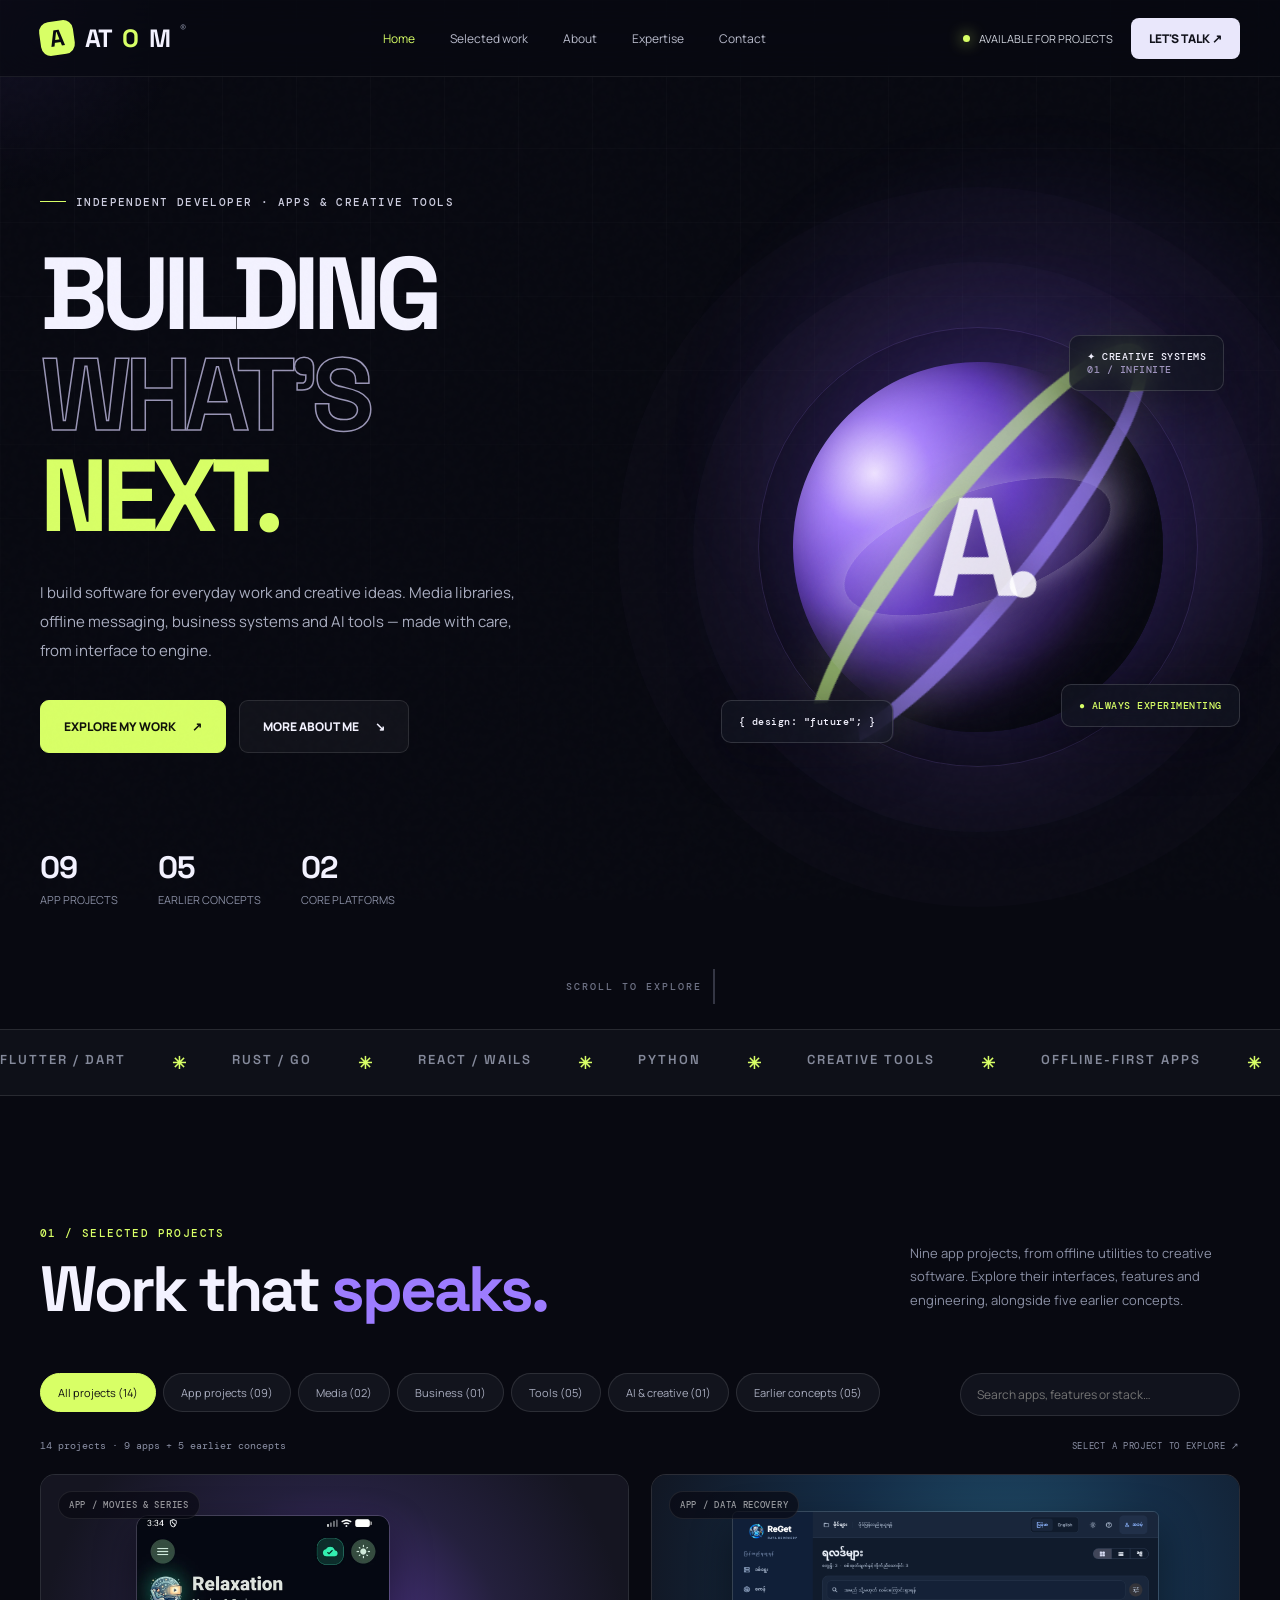
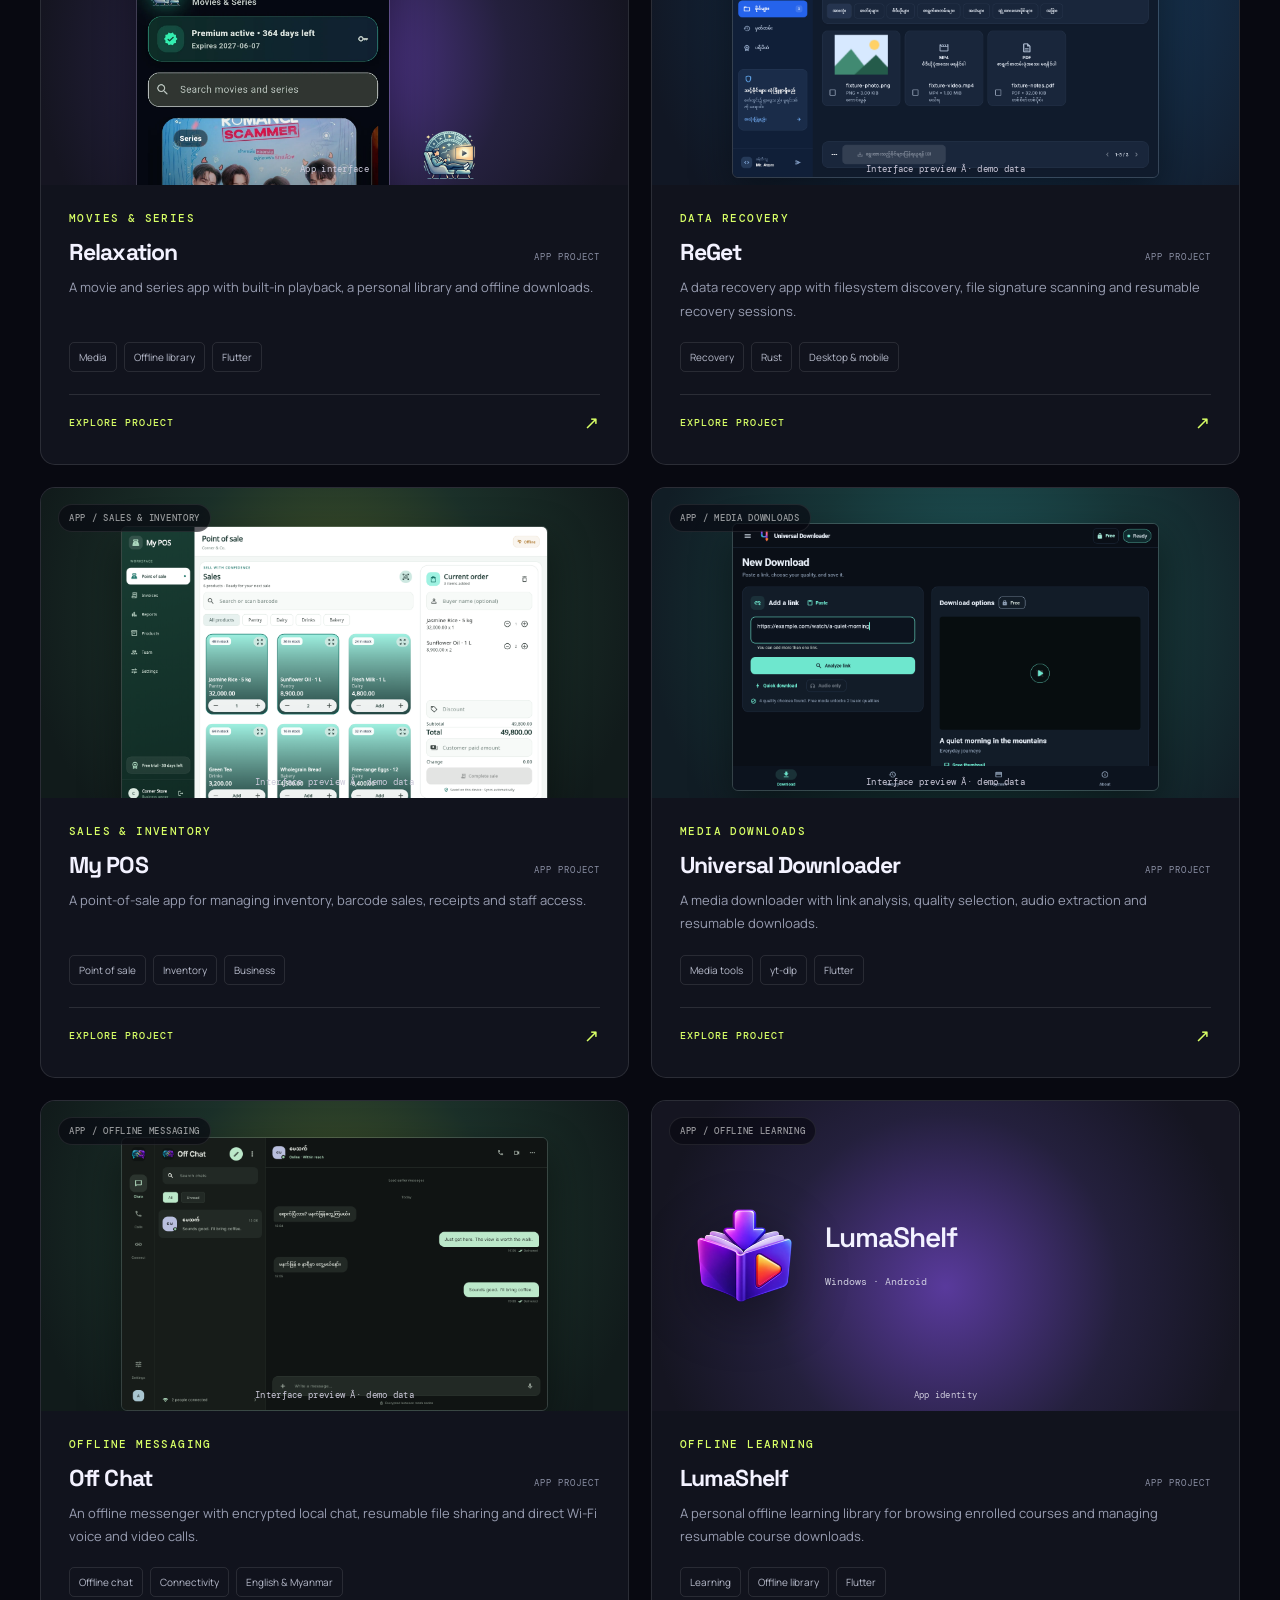
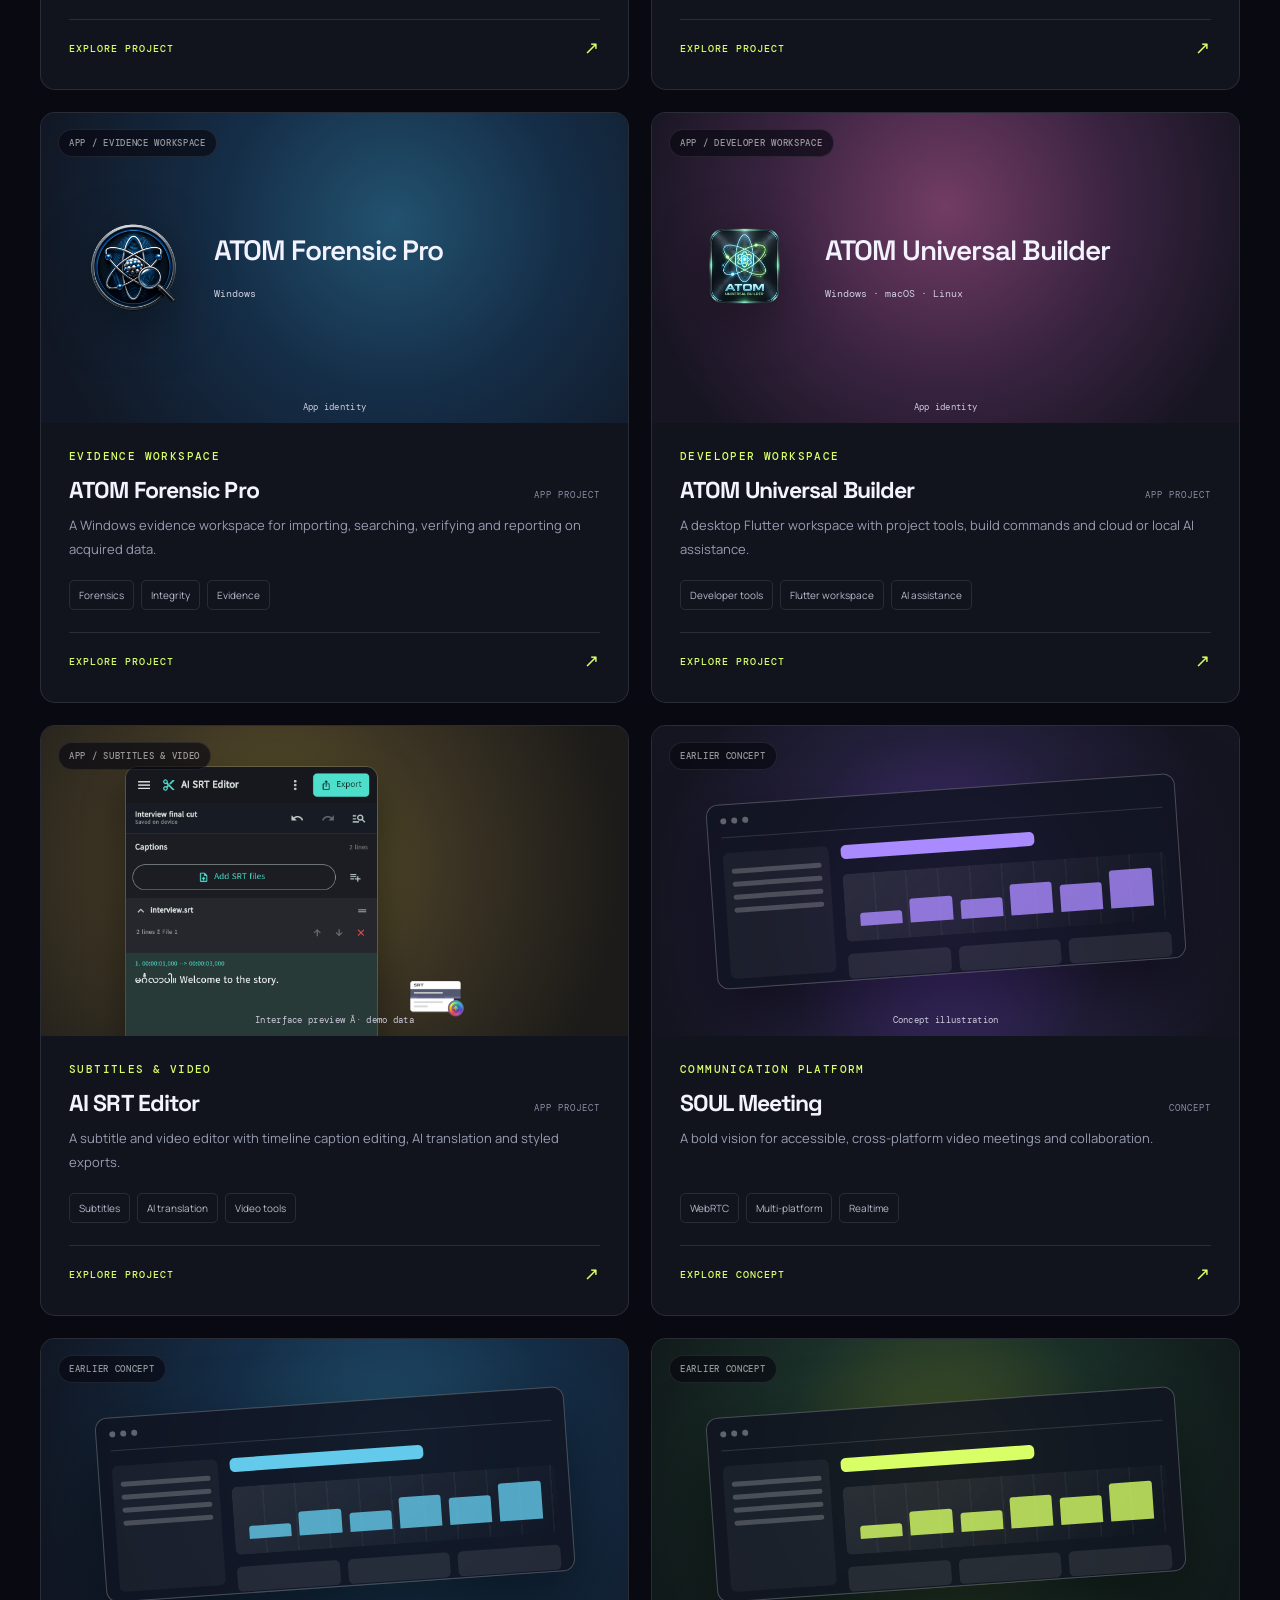
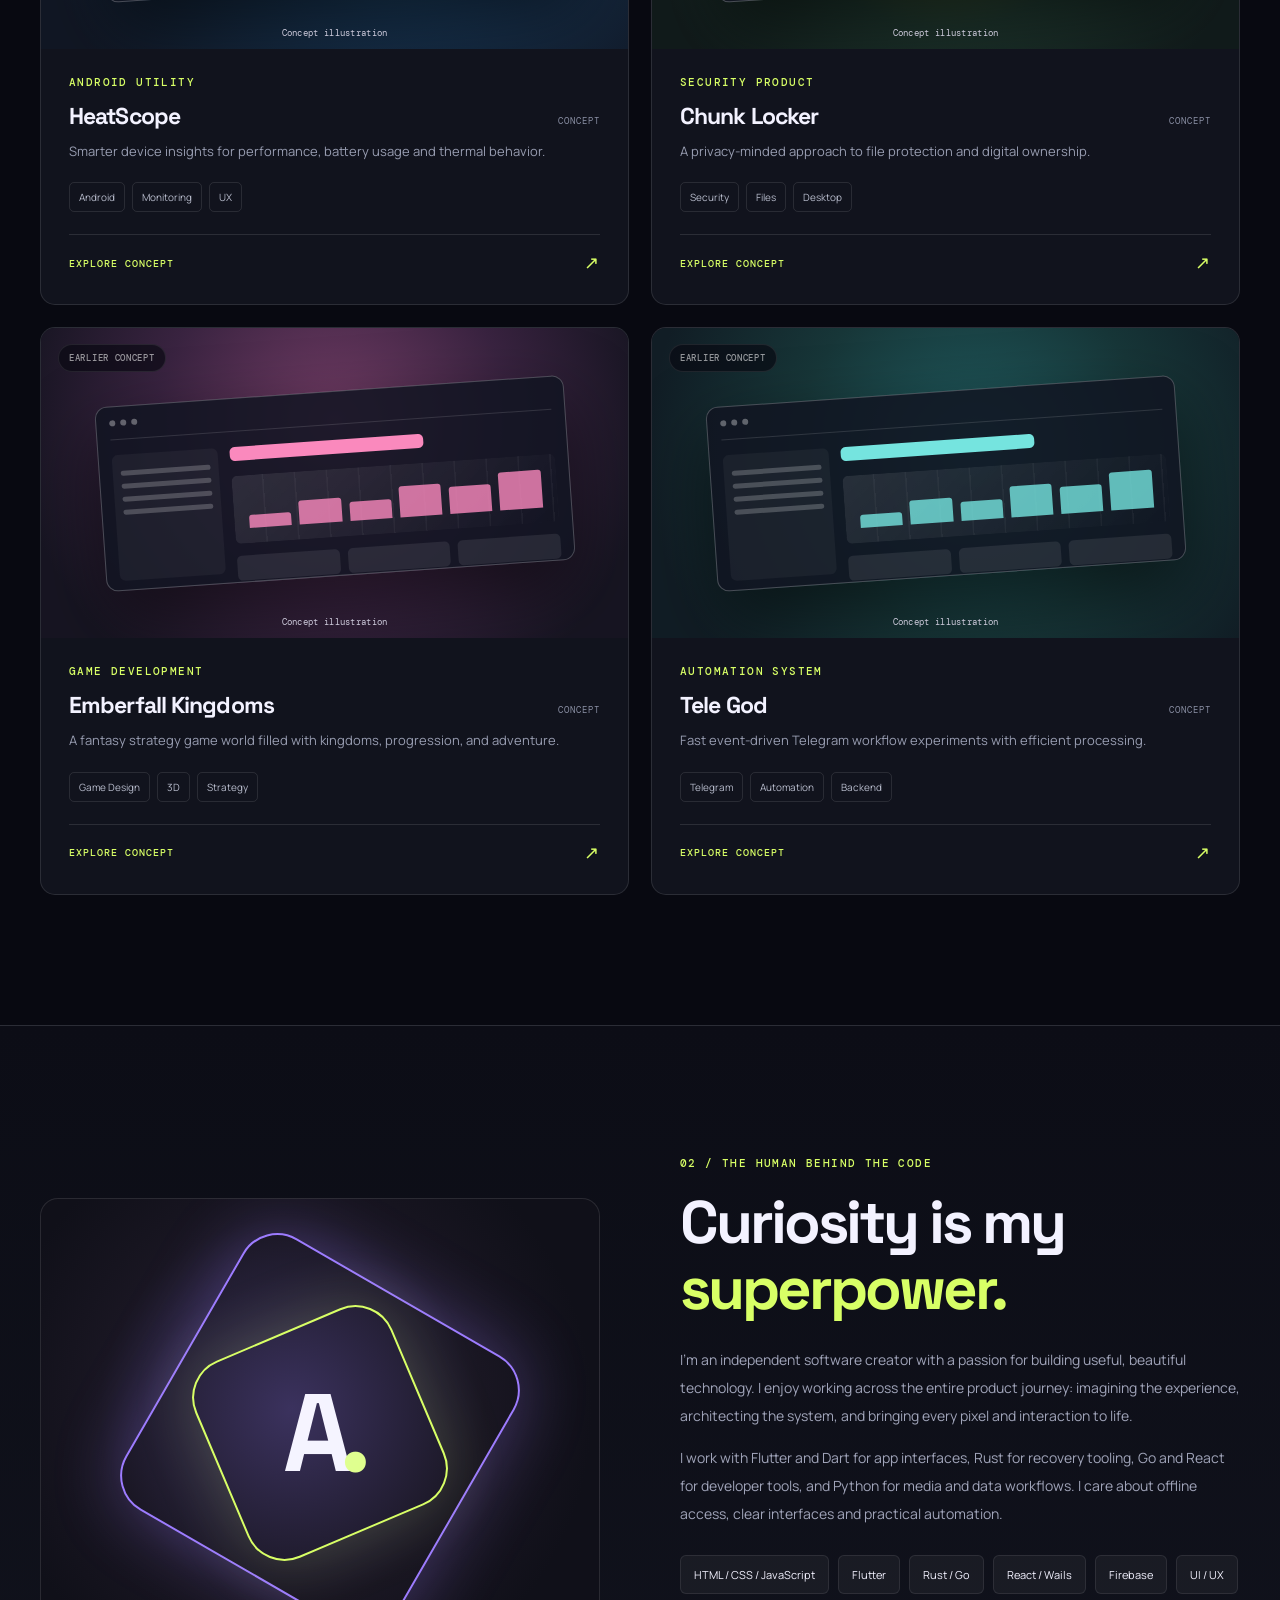
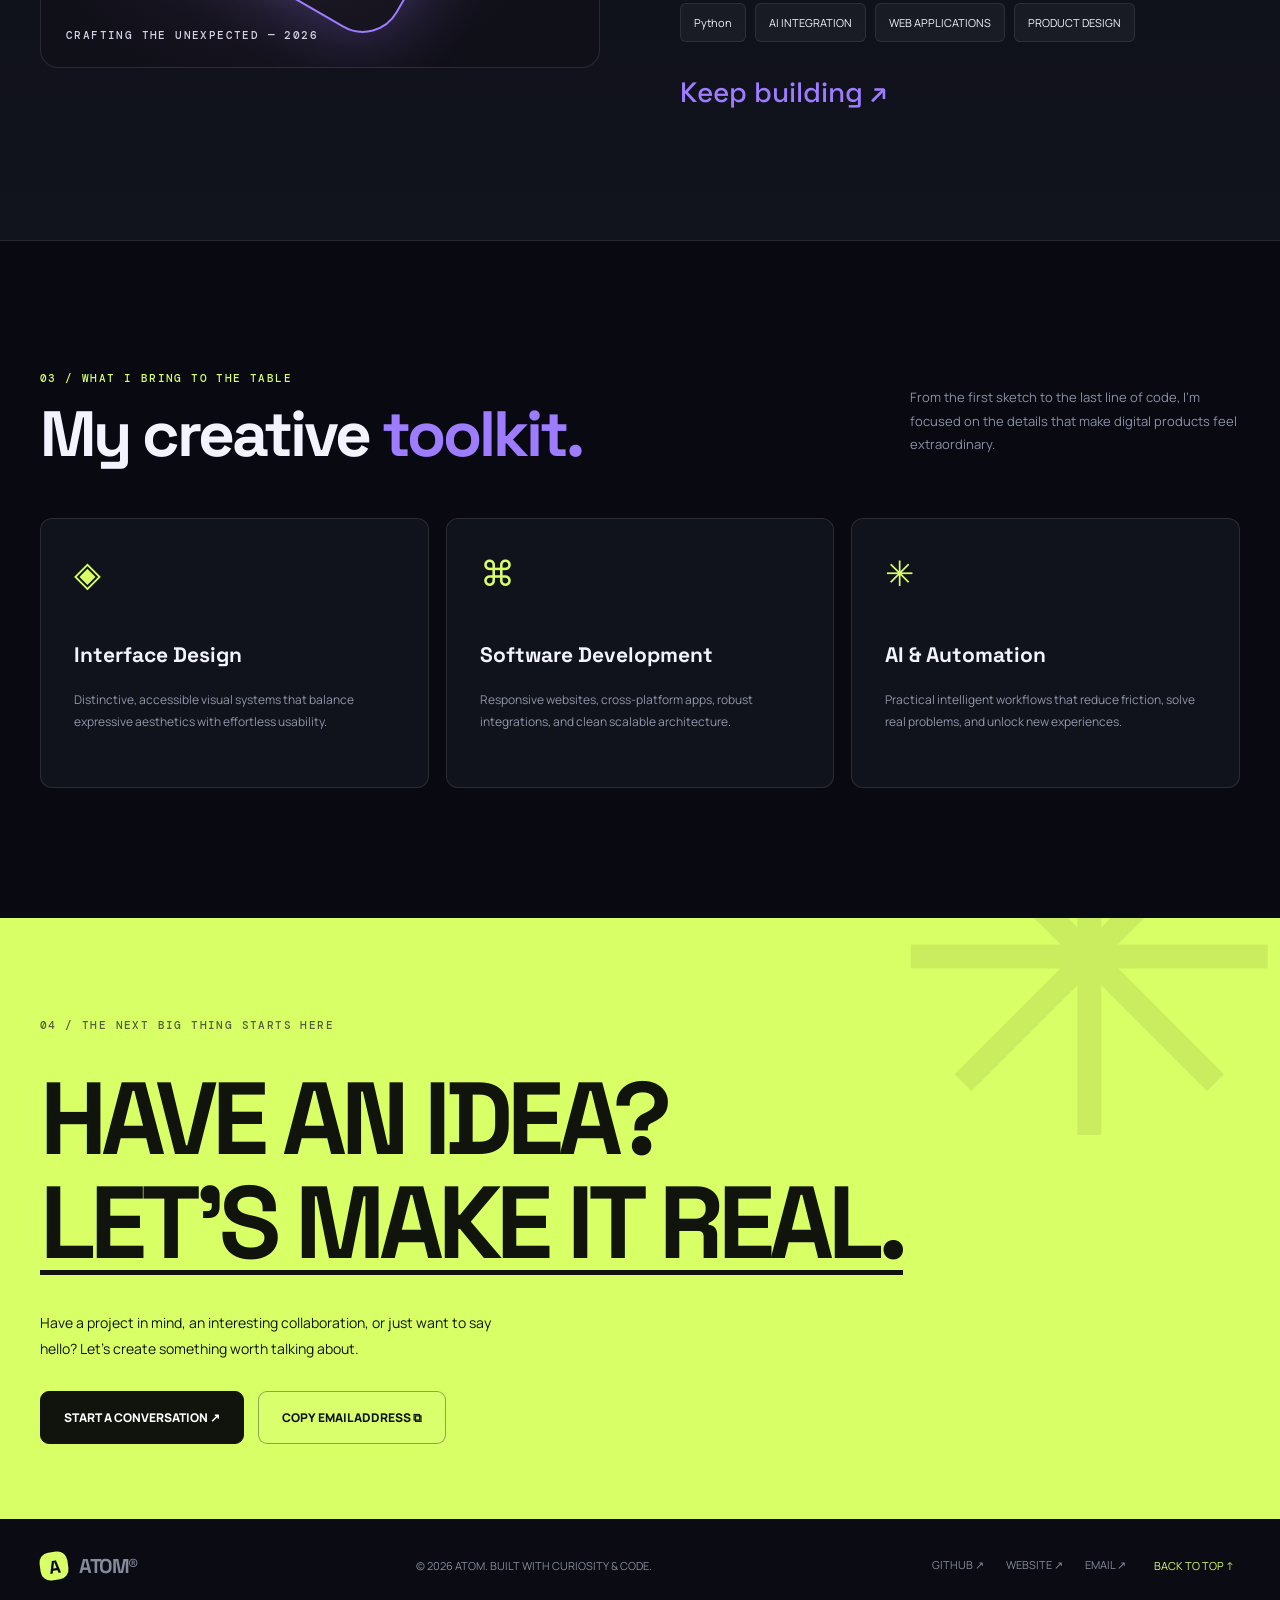
==== index.html @ 99573998 "Build ATOM portfolio with nine documented app projects" ====
<!DOCTYPE html>
<html lang="en">
<head>
<meta charset="UTF-8"><meta name="viewport" content="width=device-width, initial-scale=1"><meta name="theme-color" content="#080911">
<title>ATOM — Apps, Tools & Creative Development</title>
<meta name="description" content="Explore ATOM’s app portfolio: Relaxation, ReGet, My POS, Universal Downloader, Off Chat, LumaShelf, ATOM Forensic Pro, ATOM Universal Builder and AI SRT Editor.">
<meta property="og:title" content="ATOM — Apps, Tools & Creative Development">
<meta property="og:description" content="Nine apps across media, business, communication, developer tools and AI. Explore interfaces, features and the technology behind each project.">
<meta property="og:type" content="website"><meta property="og:url" content="https://mratom1.github.io/portfolio/">
<meta property="og:image" content="https://mratom1.github.io/portfolio/assets/projects/reget.png">
<meta name="twitter:card" content="summary_large_image">
<link rel="canonical" href="https://mratom1.github.io/portfolio/">
<link rel="icon" href="favicon.svg" type="image/svg+xml">
<link rel="stylesheet" href="styles.css">
</head>
<body>
<div class="cursor-glow" id="cursorGlow" aria-hidden="true"></div>
<header class="topbar"><div class="wrap nav"><a href="#home" class="brand" aria-label="Atom home"><span class="brand-icon">A</span>AT<span style="color:var(--acid)">O</span>M<span style="font-size:12px;color:var(--muted);align-self:start;letter-spacing:0">®</span></a><nav class="nav-links" id="navLinks" aria-label="Primary navigation"><a href="#home" class="active">Home</a><a href="#work">Selected work</a><a href="#about">About</a><a href="#services">Expertise</a><a href="#contact">Contact</a></nav><div class="nav-right"><span class="availability"><i class="dot"></i> AVAILABLE FOR PROJECTS</span><a class="nav-cta" href="#contact">LET'S TALK ↗</a><button class="menu" id="menuBtn" aria-label="Toggle menu" aria-expanded="false">☰</button></div></div></header>
<main><section class="hero" id="home"><div class="hero-grid"></div><div class="hero-glow"></div><div class="wrap hero-inner"><div class="hero-content"><div class="eyebrow mono"><i></i> INDEPENDENT DEVELOPER · APPS & CREATIVE TOOLS</div><h1>BUILDING<br><span class="outline">WHAT'S</span><br><span class="accent">NEXT.</span></h1><p class="hero-copy">I build software for everyday work and creative ideas. Media libraries, offline messaging, business systems and AI tools — made with care, from interface to engine.</p><div class="hero-actions"><a href="#work" class="btn btn-primary">EXPLORE MY WORK <span>↗</span></a><a href="#about" class="btn btn-secondary">MORE ABOUT ME <span>↘</span></a></div><div class="hero-foot"><div><strong>09</strong><span>APP PROJECTS</span></div><div><strong>05</strong><span>EARLIER CONCEPTS</span></div><div><strong>02</strong><span>CORE PLATFORMS</span></div></div></div><div class="hero-visual" aria-label="Decorative luminous 3D-style ATOM sculpture"><div class="orb-back"></div><div class="orb"><span>A.</span></div><div class="floating-label label-a">✦ CREATIVE SYSTEMS<br><span style="color:#9e94bd">01 / INFINITE</span></div><div class="floating-label label-b">{ design: "future"; }</div><div class="floating-label label-c">● ALWAYS EXPERIMENTING</div></div></div><div class="scroll-hint mono">SCROLL TO EXPLORE</div></section>
<div class="marquee" aria-hidden="true"><div class="marquee-track" id="marquee"></div></div>
<section class="section" id="work"><div class="wrap"><div class="section-head reveal"><div><div class="section-kicker mono"><span class="section-index">01 /</span> SELECTED PROJECTS</div><h2>Work that <em>speaks.</em></h2></div><p class="section-note">Nine app projects, from offline utilities to creative software. Explore their interfaces, features and engineering, alongside five earlier concepts.</p></div>
<div class="work-controls"><div class="filters" role="group" aria-label="Project filters"><button type="button" class="filter active" data-filter="all" aria-pressed="true">All projects <span>(14)</span></button><button type="button" class="filter" data-filter="apps" aria-pressed="false">App projects <span>(09)</span></button><button type="button" class="filter" data-filter="media" aria-pressed="false">Media <span>(02)</span></button><button type="button" class="filter" data-filter="business" aria-pressed="false">Business <span>(01)</span></button><button type="button" class="filter" data-filter="tools" aria-pressed="false">Tools <span>(05)</span></button><button type="button" class="filter" data-filter="ai" aria-pressed="false">AI & creative <span>(01)</span></button><button type="button" class="filter" data-filter="concepts" aria-pressed="false">Earlier concepts <span>(05)</span></button></div><label class="project-search"><span class="sr-only">Search projects</span><input id="projectSearch" type="search" placeholder="Search apps, features or stack…" autocomplete="off"></label></div>
<div class="work-status"><p id="resultCount" role="status" aria-live="polite">14 projects · 9 apps + 5 earlier concepts</p><span>SELECT A PROJECT TO EXPLORE ↗</span></div>
<div class="projects" id="projectGrid"><article class="project" id="relaxation" data-index="0" data-category="media"><div class="project-visual visual-purple"><span class="project-number mono">APP / MOVIES &amp; SERIES</span><div class="portrait-preview"><img class="screen" src="assets/projects/relaxation.webp" alt="Relaxation interface preview" loading="lazy" width="900" height="2000"><div class="preview-aside"><img src="assets/projects/relaxation-icon.png" alt="" width="58" height="58" loading="lazy"><strong>Relaxation</strong><span>Windows · Android</span></div></div><span class="preview-caption">App interface</span></div><div class="project-details"><div class="mono" style="color:var(--acid);margin-bottom:12px">MOVIES &amp; SERIES</div><div class="project-title"><h3>Relaxation</h3><span class="project-status">APP PROJECT</span></div><p>A movie and series app with built-in playback, a personal library and offline downloads.</p><div class="tags"><span>Media</span><span>Offline library</span><span>Flutter</span></div><button type="button" class="project-action" aria-label="Explore Relaxation" data-open="0">EXPLORE PROJECT<span aria-hidden="true">↗</span></button><details><summary>Project details</summary><p>Relaxation brings search, favorites and a built-in video player into one Flutter app for Windows and Android. Playback history, resume controls and an offline library help viewers continue across sessions.</p><ul><li>Movie and series search</li><li>Favorites and personal library</li><li>Playback history and resume</li><li>Offline media downloads</li></ul><p>Built with: Flutter, Dart, Firebase, Telegram, Telethon</p></details></div></article>
<article class="project" id="reget" data-index="1" data-category="tools"><div class="project-visual visual-blue"><span class="project-number mono">APP / DATA RECOVERY</span><img class="screen" src="assets/projects/reget.png" alt="ReGet interface preview" loading="lazy" width="1280" height="800"><span class="preview-caption">Interface preview Â· demo data</span></div><div class="project-details"><div class="mono" style="color:var(--acid);margin-bottom:12px">DATA RECOVERY</div><div class="project-title"><h3>ReGet</h3><span class="project-status">APP PROJECT</span></div><p>A data recovery app with filesystem discovery, file signature scanning and resumable recovery sessions.</p><div class="tags"><span>Recovery</span><span>Rust</span><span>Desktop &amp; mobile</span></div><button type="button" class="project-action" aria-label="Explore ReGet" data-open="1">EXPLORE PROJECT<span aria-hidden="true">↗</span></button><details><summary>Project details</summary><p>ReGet combines a Flutter interface with a Rust scanning engine to explore recoverable files on Windows and Android. Saved sessions, bounded file previews and licensed export support a structured recovery workflow.</p><ul><li>Filesystem discovery</li><li>File signature scanning</li><li>Resumable scan sessions</li><li>File previews and licensed export</li></ul><p>Built with: Flutter, Dart FFI, Rust, SQLite</p><p>Local scanning, resumable sessions and file previews lead into a licensed export workflow.</p></details></div></article>
<article class="project" id="my-pos" data-index="2" data-category="business"><div class="project-visual visual-green"><span class="project-number mono">APP / SALES &amp; INVENTORY</span><img class="screen" src="assets/projects/my-pos.png" alt="My POS interface preview" loading="lazy" width="1280" height="847"><span class="preview-caption">Interface preview Â· demo data</span></div><div class="project-details"><div class="mono" style="color:var(--acid);margin-bottom:12px">SALES &amp; INVENTORY</div><div class="project-title"><h3>My POS</h3><span class="project-status">APP PROJECT</span></div><p>A point-of-sale app for managing inventory, barcode sales, receipts and staff access.</p><div class="tags"><span>Point of sale</span><span>Inventory</span><span>Business</span></div><button type="button" class="project-action" aria-label="Explore My POS" data-open="2">EXPLORE PROJECT<span aria-hidden="true">↗</span></button><details><summary>Project details</summary><p>My POS supports retail and restaurant sales workflows with inventory controls, receipts and sales reports on Windows and Android. Staff roles and encrypted local storage complement Firebase account and database services.</p><ul><li>Barcode sales and inventory</li><li>Receipts and billing</li><li>Staff roles and access</li><li>Sales reporting</li></ul><p>Built with: Flutter, Dart, Hive, Firebase Auth, Firebase Realtime Database</p><p>Includes appointment-fee billing for clinic reception workflows.</p></details></div></article>
<article class="project" id="universal-downloader" data-index="3" data-category="media"><div class="project-visual visual-cyan"><span class="project-number mono">APP / MEDIA DOWNLOADS</span><img class="screen" src="assets/projects/universal-downloader.png" alt="Universal Downloader interface preview" loading="lazy" width="1280" height="800"><span class="preview-caption">Interface preview Â· demo data</span></div><div class="project-details"><div class="mono" style="color:var(--acid);margin-bottom:12px">MEDIA DOWNLOADS</div><div class="project-title"><h3>Universal Downloader</h3><span class="project-status">APP PROJECT</span></div><p>A media downloader with link analysis, quality selection, audio extraction and resumable downloads.</p><div class="tags"><span>Media tools</span><span>yt-dlp</span><span>Flutter</span></div><button type="button" class="project-action" aria-label="Explore Universal Downloader" data-open="3">EXPLORE PROJECT<span aria-hidden="true">↗</span></button><details><summary>Project details</summary><p>Universal Downloader uses yt-dlp with platform-specific media tools to download selected video and audio formats on Windows and Android. Local history, thumbnail saving and download controls keep the workflow in one Flutter interface.</p><ul><li>Media link and quality analysis</li><li>Video and audio downloads</li><li>Pause, resume and retry</li><li>Thumbnails and local history</li></ul><p>Built with: Flutter, Dart, yt-dlp, Python, FFmpeg, Firebase, Cloudflare Workers</p><p>Video and audio formats are selected from those made available by the source.</p></details></div></article>
<article class="project" id="off-chat" data-index="4" data-category="tools"><div class="project-visual visual-green"><span class="project-number mono">APP / OFFLINE MESSAGING</span><img class="screen" src="assets/projects/off-chat.png" alt="Off Chat interface preview" loading="lazy" width="1280" height="820"><span class="preview-caption">Interface preview Â· demo data</span></div><div class="project-details"><div class="mono" style="color:var(--acid);margin-bottom:12px">OFFLINE MESSAGING</div><div class="project-title"><h3>Off Chat</h3><span class="project-status">APP PROJECT</span></div><p>An offline messenger with encrypted local chat, resumable file sharing and direct Wi-Fi voice and video calls.</p><div class="tags"><span>Offline chat</span><span>Connectivity</span><span>English &amp; Myanmar</span></div><button type="button" class="project-action" aria-label="Explore Off Chat" data-open="4">EXPLORE PROJECT<span aria-hidden="true">↗</span></button><details><summary>Project details</summary><p>Off Chat runs its mesh engine inside the Windows and Android apps, with no separate server required for local messaging. English and Myanmar interfaces bring together groups, local discovery, file transfers and direct calls.</p><ul><li>Encrypted local messaging</li><li>Groups and member controls</li><li>Resumable file sharing</li><li>Direct Wi-Fi voice and video calls</li></ul><p>Built with: Flutter, Dart, WebRTC, TCP / UDP, Bluetooth LE, Hive, Firebase</p><p>Voice and video connect over local Wi-Fi, LAN or a hotspot.</p></details></div></article>
<article class="project" id="lumashelf" data-index="5" data-category="tools"><div class="project-visual visual-purple"><span class="project-number mono">APP / OFFLINE LEARNING</span><div class="identity-preview"><img src="assets/projects/lumashelf-icon.png" alt="LumaShelf app icon" loading="lazy" width="192" height="192"><div><strong>LumaShelf</strong><span>Windows · Android</span></div></div><span class="preview-caption">App identity</span></div><div class="project-details"><div class="mono" style="color:var(--acid);margin-bottom:12px">OFFLINE LEARNING</div><div class="project-title"><h3>LumaShelf</h3><span class="project-status">APP PROJECT</span></div><p>A personal offline learning library for browsing enrolled courses and managing resumable course downloads.</p><div class="tags"><span>Learning</span><span>Offline library</span><span>Flutter</span></div><button type="button" class="project-action" aria-label="Explore LumaShelf" data-open="5">EXPLORE PROJECT<span aria-hidden="true">↗</span></button><details><summary>Project details</summary><p>LumaShelf provides a native Flutter interface for an enrolled Udemy library on Windows and Android. Course search, curriculum selection and a persistent download queue work with platform-encrypted session storage.</p><ul><li>Enrolled course search</li><li>Curriculum and quality selection</li><li>Resumable download queue</li><li>Platform-encrypted session storage</li></ul><p>Built with: Flutter, Dart, Dio, Windows DPAPI, Android KeyStore</p><p>Native Flutter adaptation derived from UdemySaver, with support for downloadable MP4 lectures and course resources.</p><a href="https://github.com/jadis0x/UdemySaver" target="_blank" rel="noopener noreferrer">Original upstream ↗</a></details></div></article>
<article class="project" id="atom-forensic-pro" data-index="6" data-category="tools"><div class="project-visual visual-blue"><span class="project-number mono">APP / EVIDENCE WORKSPACE</span><div class="identity-preview"><img src="assets/projects/forensic-icon.png" alt="ATOM Forensic Pro app icon" loading="lazy" width="192" height="192"><div><strong>ATOM Forensic Pro</strong><span>Windows</span></div></div><span class="preview-caption">App identity</span></div><div class="project-details"><div class="mono" style="color:var(--acid);margin-bottom:12px">EVIDENCE WORKSPACE</div><div class="project-title"><h3>ATOM Forensic Pro</h3><span class="project-status">APP PROJECT</span></div><p>A Windows evidence workspace for importing, searching, verifying and reporting on acquired data.</p><div class="tags"><span>Forensics</span><span>Integrity</span><span>Evidence</span></div><button type="button" class="project-action" aria-label="Explore ATOM Forensic Pro" data-open="6">EXPLORE PROJECT<span aria-hidden="true">↗</span></button><details><summary>Project details</summary><p>ATOM Forensic Pro brings folder and JSON imports together with explicit read-only Android acquisition through ADB. SHA-256 integrity checks, an audit log and HTML, CSV and JSON reports support evidence review.</p><ul><li>Folder and JSON evidence imports</li><li>Read-only Android ADB acquisition</li><li>SHA-256 integrity verification</li><li>Search, audit log and reports</li></ul><p>Built with: Flutter, Dart, Python, SQLite, ADB</p><p>Works with accessible local artifacts and explicitly authorized Android ADB acquisitions.</p></details></div></article>
<article class="project" id="atom-builder" data-index="7" data-category="tools"><div class="project-visual visual-pink"><span class="project-number mono">APP / DEVELOPER WORKSPACE</span><div class="identity-preview"><img src="assets/projects/atom-builder-icon.png" alt="ATOM Universal Builder app icon" loading="lazy" width="192" height="192"><div><strong>ATOM Universal Builder</strong><span>Windows · macOS · Linux</span></div></div><span class="preview-caption">App identity</span></div><div class="project-details"><div class="mono" style="color:var(--acid);margin-bottom:12px">DEVELOPER WORKSPACE</div><div class="project-title"><h3>ATOM Universal Builder</h3><span class="project-status">APP PROJECT</span></div><p>A desktop Flutter workspace with project tools, build commands and cloud or local AI assistance.</p><div class="tags"><span>Developer tools</span><span>Flutter workspace</span><span>AI assistance</span></div><button type="button" class="project-action" aria-label="Explore ATOM Universal Builder" data-open="7">EXPLORE PROJECT<span aria-hidden="true">↗</span></button><details><summary>Project details</summary><p>ATOM Universal Builder combines a Go and Wails desktop shell with a React interface and Monaco editor. Build, run, test and doctor commands sit alongside project search, Git tools, extensions and AI Ask and Agent workflows.</p><ul><li>Flutter build, run, test and doctor</li><li>Project search and Git tools</li><li>Monaco editor and extensions</li><li>Cloud and local AI workflows</li></ul><p>Built with: Go, Wails v2, React, Monaco, Vite</p><p>Windows desktop workspace with macOS and Linux build targets.</p></details></div></article>
<article class="project" id="ai-srt-editor" data-index="8" data-category="ai"><div class="project-visual visual-yellow"><span class="project-number mono">APP / SUBTITLES &amp; VIDEO</span><div class="portrait-preview"><img class="screen" src="assets/projects/ai-srt-editor.png" alt="AI SRT Editor interface preview" loading="lazy" width="780" height="1688"><div class="preview-aside"><img src="assets/projects/ai-srt-editor-icon.png" alt="" width="58" height="58" loading="lazy"><strong>AI SRT Editor</strong><span>Windows · Android</span></div></div><span class="preview-caption">Interface preview Â· demo data</span></div><div class="project-details"><div class="mono" style="color:var(--acid);margin-bottom:12px">SUBTITLES &amp; VIDEO</div><div class="project-title"><h3>AI SRT Editor</h3><span class="project-status">APP PROJECT</span></div><p>A subtitle and video editor with timeline caption editing, AI translation and styled exports.</p><div class="tags"><span>Subtitles</span><span>AI translation</span><span>Video tools</span></div><button type="button" class="project-action" aria-label="Explore AI SRT Editor" data-open="8">EXPLORE PROJECT<span aria-hidden="true">↗</span></button><details><summary>Project details</summary><p>AI SRT Editor brings caption timing, text editing and subtitle styles into a Flutter workspace for Windows and Android. A project library, autosave and undo support ongoing edits, with SRT, VTT, TXT and MP4 export options.</p><ul><li>Timeline caption editing</li><li>AI-assisted translation</li><li>Subtitle styles and project autosave</li><li>SRT, VTT, TXT and MP4 export</li></ul><p>Built with: Flutter, Dart, FFmpeg, media_kit, Firebase, Cloudflare Workers</p></details></div></article>
<article class="project" id="soul-meeting" data-index="9" data-category="concepts"><div class="project-visual visual-purple" style="--mock:#a98aff"><span class="project-number mono">EARLIER CONCEPT</span><div class="concept-preview"><div class="mock-window"><div class="mock-top"><i></i><i></i><i></i></div><div class="mock-body"><div class="mock-side"><i></i><i></i><i></i><i></i></div><div class="mock-main"><div class="mock-title"></div><div class="mock-chart"><i style="--h:35%"></i><i style="--h:64%"></i><i style="--h:51%"></i><i style="--h:83%"></i><i style="--h:70%"></i><i style="--h:100%"></i></div><div class="mock-row"><i></i><i></i><i></i></div></div></div></div></div><span class="preview-caption">Concept illustration</span></div><div class="project-details"><div class="mono" style="color:var(--acid);margin-bottom:12px">COMMUNICATION PLATFORM</div><div class="project-title"><h3>SOUL Meeting</h3><span class="project-status">CONCEPT</span></div><p>A bold vision for accessible, cross-platform video meetings and collaboration.</p><div class="tags"><span>WebRTC</span><span>Multi-platform</span><span>Realtime</span></div><button type="button" class="project-action" aria-label="Explore SOUL Meeting" data-open="9">EXPLORE CONCEPT<span aria-hidden="true">↗</span></button><details><summary>Project details</summary><p>SOUL is a concept for a modern video meeting platform across Web, Android, iOS and Windows, designed with affordability, useful collaboration tools and large meetings in mind.</p><p>Built with: WebRTC, Multi-platform, Realtime</p></details></div></article>
<article class="project" id="heatscope" data-index="10" data-category="concepts"><div class="project-visual visual-blue" style="--mock:#63caec"><span class="project-number mono">EARLIER CONCEPT</span><div class="concept-preview"><div class="mock-window"><div class="mock-top"><i></i><i></i><i></i></div><div class="mock-body"><div class="mock-side"><i></i><i></i><i></i><i></i></div><div class="mock-main"><div class="mock-title"></div><div class="mock-chart"><i style="--h:35%"></i><i style="--h:64%"></i><i style="--h:51%"></i><i style="--h:83%"></i><i style="--h:70%"></i><i style="--h:100%"></i></div><div class="mock-row"><i></i><i></i><i></i></div></div></div></div></div><span class="preview-caption">Concept illustration</span></div><div class="project-details"><div class="mono" style="color:var(--acid);margin-bottom:12px">ANDROID UTILITY</div><div class="project-title"><h3>HeatScope</h3><span class="project-status">CONCEPT</span></div><p>Smarter device insights for performance, battery usage and thermal behavior.</p><div class="tags"><span>Android</span><span>Monitoring</span><span>UX</span></div><button type="button" class="project-action" aria-label="Explore HeatScope" data-open="10">EXPLORE CONCEPT<span aria-hidden="true">↗</span></button><details><summary>Project details</summary><p>HeatScope explores a privacy-minded Android utility that helps people understand which background activities may contribute to device heat and drain, with clear, honest diagnostics.</p><p>Built with: Android, Monitoring, UX</p></details></div></article>
<article class="project" id="chunk-locker" data-index="11" data-category="concepts"><div class="project-visual visual-green" style="--mock:#d8ff66"><span class="project-number mono">EARLIER CONCEPT</span><div class="concept-preview"><div class="mock-window"><div class="mock-top"><i></i><i></i><i></i></div><div class="mock-body"><div class="mock-side"><i></i><i></i><i></i><i></i></div><div class="mock-main"><div class="mock-title"></div><div class="mock-chart"><i style="--h:35%"></i><i style="--h:64%"></i><i style="--h:51%"></i><i style="--h:83%"></i><i style="--h:70%"></i><i style="--h:100%"></i></div><div class="mock-row"><i></i><i></i><i></i></div></div></div></div></div><span class="preview-caption">Concept illustration</span></div><div class="project-details"><div class="mono" style="color:var(--acid);margin-bottom:12px">SECURITY PRODUCT</div><div class="project-title"><h3>Chunk Locker</h3><span class="project-status">CONCEPT</span></div><p>A privacy-minded approach to file protection and digital ownership.</p><div class="tags"><span>Security</span><span>Files</span><span>Desktop</span></div><button type="button" class="project-action" aria-label="Explore Chunk Locker" data-open="11">EXPLORE CONCEPT<span aria-hidden="true">↗</span></button><details><summary>Project details</summary><p>Chunk Locker represents the idea that strong data protection should still feel approachable, usable and under the user’s control.</p><p>Built with: Security, Files, Desktop</p></details></div></article>
<article class="project" id="emberfall-kingdoms" data-index="12" data-category="concepts"><div class="project-visual visual-pink" style="--mock:#fa89bd"><span class="project-number mono">EARLIER CONCEPT</span><div class="concept-preview"><div class="mock-window"><div class="mock-top"><i></i><i></i><i></i></div><div class="mock-body"><div class="mock-side"><i></i><i></i><i></i><i></i></div><div class="mock-main"><div class="mock-title"></div><div class="mock-chart"><i style="--h:35%"></i><i style="--h:64%"></i><i style="--h:51%"></i><i style="--h:83%"></i><i style="--h:70%"></i><i style="--h:100%"></i></div><div class="mock-row"><i></i><i></i><i></i></div></div></div></div></div><span class="preview-caption">Concept illustration</span></div><div class="project-details"><div class="mono" style="color:var(--acid);margin-bottom:12px">GAME DEVELOPMENT</div><div class="project-title"><h3>Emberfall Kingdoms</h3><span class="project-status">CONCEPT</span></div><p>A fantasy strategy game world filled with kingdoms, progression, and adventure.</p><div class="tags"><span>Game Design</span><span>3D</span><span>Strategy</span></div><button type="button" class="project-action" aria-label="Explore Emberfall Kingdoms" data-open="12">EXPLORE CONCEPT<span aria-hidden="true">↗</span></button><details><summary>Project details</summary><p>Emberfall Kingdoms is a game development project exploring evolving heroes, armies, environments and upgradeable buildings with visually distinct progression.</p><p>Built with: Game Design, 3D, Strategy</p></details></div></article>
<article class="project" id="tele-god" data-index="13" data-category="concepts"><div class="project-visual visual-cyan" style="--mock:#75e4df"><span class="project-number mono">EARLIER CONCEPT</span><div class="concept-preview"><div class="mock-window"><div class="mock-top"><i></i><i></i><i></i></div><div class="mock-body"><div class="mock-side"><i></i><i></i><i></i><i></i></div><div class="mock-main"><div class="mock-title"></div><div class="mock-chart"><i style="--h:35%"></i><i style="--h:64%"></i><i style="--h:51%"></i><i style="--h:83%"></i><i style="--h:70%"></i><i style="--h:100%"></i></div><div class="mock-row"><i></i><i></i><i></i></div></div></div></div></div><span class="preview-caption">Concept illustration</span></div><div class="project-details"><div class="mono" style="color:var(--acid);margin-bottom:12px">AUTOMATION SYSTEM</div><div class="project-title"><h3>Tele God</h3><span class="project-status">CONCEPT</span></div><p>Fast event-driven Telegram workflow experiments with efficient processing.</p><div class="tags"><span>Telegram</span><span>Automation</span><span>Backend</span></div><button type="button" class="project-action" aria-label="Explore Tele God" data-open="13">EXPLORE CONCEPT<span aria-hidden="true">↗</span></button><details><summary>Project details</summary><p>Tele God explores Telegram monitoring and forwarding automation, with an emphasis on response speed, resource efficiency and dependable background processing.</p><p>Built with: Telegram, Automation, Backend</p></details></div></article></div><p class="empty" id="emptyMessage" hidden>No projects match your search. Try a different term or category.</p><noscript><p class="section-note">JavaScript is disabled. All projects and their expandable details are available below.</p></noscript></div></section>
<section class="section about" id="about"><div class="wrap about-layout"><div class="about-art reveal"><strong>A<span style="color:var(--acid)">.</span></strong><span class="about-corner mono">CRAFTING THE UNEXPECTED — 2026</span></div><div class="about-copy reveal"><div class="section-kicker mono"><span class="section-index">02 /</span> THE HUMAN BEHIND THE CODE</div><h2>Curiosity is my <em>superpower.</em></h2><p>I'm an independent software creator with a passion for building useful, beautiful technology. I enjoy working across the entire product journey: imagining the experience, architecting the system, and bringing every pixel and interaction to life.</p><p>I work with Flutter and Dart for app interfaces, Rust for recovery tooling, Go and React for developer tools, and Python for media and data workflows. I care about offline access, clear interfaces and practical automation.</p><div class="skills"><span>HTML / CSS / JavaScript</span><span>Flutter</span><span>Rust / Go</span><span>React / Wails</span><span>Firebase</span><span>UI / UX</span><span>Python</span><span>AI INTEGRATION</span><span>WEB APPLICATIONS</span><span>PRODUCT DESIGN</span></div><div class="about-signature">Keep building ↗</div></div></div></section>
<section class="section" id="services"><div class="wrap"><div class="section-head reveal"><div><div class="section-kicker mono"><span class="section-index">03 /</span> WHAT I BRING TO THE TABLE</div><h2>My creative <em>toolkit.</em></h2></div><p class="section-note">From the first sketch to the last line of code, I'm focused on the details that make digital products feel extraordinary.</p></div><div class="services"><article class="service reveal"><div class="service-icon">◈</div><h3>Interface Design</h3><p>Distinctive, accessible visual systems that balance expressive aesthetics with effortless usability.</p></article><article class="service reveal"><div class="service-icon">⌘</div><h3>Software Development</h3><p>Responsive websites, cross-platform apps, robust integrations, and clean scalable architecture.</p></article><article class="service reveal"><div class="service-icon">✳</div><h3>AI & Automation</h3><p>Practical intelligent workflows that reduce friction, solve real problems, and unlock new experiences.</p></article></div></div></section>
<section class="contact" id="contact"><div class="wrap"><div class="mono">04 / THE NEXT BIG THING STARTS HERE</div><h2>HAVE AN IDEA?<br><span>LET'S MAKE IT REAL.</span></h2><p>Have a project in mind, an interesting collaboration, or just want to say hello? Let's create something worth talking about.</p><div class="contact-actions"><a href="mailto:hello@mratom.asia?subject=Let's%20create%20something" class="btn btn-primary">START A CONVERSATION ↗</a><button class="btn btn-secondary" id="copyEmail">COPY EMAIL ADDRESS ⧉</button></div></div></section></main>
<footer class="footer"><div class="wrap"><a href="#home" class="brand" style="font-size:20px"><span class="brand-icon" style="width:28px;height:28px;font-size:18px">A</span>ATOM®</a><p>© <span id="year"></span> ATOM. BUILT WITH CURIOSITY & CODE.</p><div class="footer-links"><a href="https://github.com/mratom1/portfolio" target="_blank" rel="noopener noreferrer">GITHUB ↗</a><a href="https://mratom.asia" target="_blank" rel="noopener noreferrer">WEBSITE ↗</a><a href="mailto:hello@mratom.asia">EMAIL ↗</a><button class="back-top" id="backTop">BACK TO TOP ↑</button></div></div></footer>
<dialog id="projectDialog" aria-labelledby="modalTitle"><div class="modal"><button class="close" id="closeModal" aria-label="Close project details">×</button><span class="mono" id="modalCategory"></span><h3 id="modalTitle"></h3><div id="modalVisual"></div><p id="modalDescription"></p><div id="modalPlatforms" class="tags"></div><section id="featureSection"><h4>Inside the app</h4><ul id="modalFeatures"></ul></section><section><h4>Built with</h4><div class="tags" id="modalTags"></div></section><p id="modalNote" class="project-note"></p><a id="modalCredit" target="_blank" rel="noopener noreferrer">Original upstream ↗</a><div class="modal-actions"><a href="#contact" class="btn btn-primary" id="modalContact">DISCUSS A SIMILAR PROJECT ↗</a><button type="button" class="btn btn-secondary" id="shareProject">COPY PROJECT LINK ⧉</button></div><p id="shareStatus" role="status" aria-live="polite"></p></div></dialog>
<script id="projectData" type="application/json">[{"id":"relaxation","title":"Relaxation","kind":"app","category":"media","label":"MOVIES & SERIES","description":"A movie and series app with built-in playback, a personal library and offline downloads.","detail":"Relaxation brings search, favorites and a built-in video player into one Flutter app for Windows and Android. Playback history, resume controls and an offline library help viewers continue across sessions.","features":["Movie and series search","Favorites and personal library","Playback history and resume","Offline media downloads"],"stack":["Flutter","Dart","Firebase","Telegram","Telethon"],"platforms":["Windows","Android"],"icon":"assets/projects/relaxation-icon.png","image":"assets/projects/relaxation.webp","imageCaption":"App interface","previewType":"screenshot","tags":["Media","Offline library","Flutter"],"tone":"purple","color":"#b397f4"},{"id":"reget","title":"ReGet","kind":"app","category":"tools","label":"DATA RECOVERY","description":"A data recovery app with filesystem discovery, file signature scanning and resumable recovery sessions.","detail":"ReGet combines a Flutter interface with a Rust scanning engine to explore recoverable files on Windows and Android. Saved sessions, bounded file previews and licensed export support a structured recovery workflow.","features":["Filesystem discovery","File signature scanning","Resumable scan sessions","File previews and licensed export"],"stack":["Flutter","Dart FFI","Rust","SQLite"],"platforms":["Windows","Android"],"icon":"assets/projects/reget-icon.png","image":"assets/projects/reget.png","imageCaption":"Interface preview Â· demo data","previewType":"screenshot","note":"Local scanning, resumable sessions and file previews lead into a licensed export workflow.","tags":["Recovery","Rust","Desktop & mobile"],"tone":"blue","color":"#63caec"},{"id":"my-pos","title":"My POS","kind":"app","category":"business","label":"SALES & INVENTORY","description":"A point-of-sale app for managing inventory, barcode sales, receipts and staff access.","detail":"My POS supports retail and restaurant sales workflows with inventory controls, receipts and sales reports on Windows and Android. Staff roles and encrypted local storage complement Firebase account and database services.","features":["Barcode sales and inventory","Receipts and billing","Staff roles and access","Sales reporting"],"stack":["Flutter","Dart","Hive","Firebase Auth","Firebase Realtime Database"],"platforms":["Windows","Android"],"icon":"assets/projects/my-pos-icon.png","image":"assets/projects/my-pos.png","imageCaption":"Interface preview Â· demo data","previewType":"screenshot","note":"Includes appointment-fee billing for clinic reception workflows.","tags":["Point of sale","Inventory","Business"],"tone":"green","color":"#b8e4c4"},{"id":"universal-downloader","title":"Universal Downloader","kind":"app","category":"media","label":"MEDIA DOWNLOADS","description":"A media downloader with link analysis, quality selection, audio extraction and resumable downloads.","detail":"Universal Downloader uses yt-dlp with platform-specific media tools to download selected video and audio formats on Windows and Android. Local history, thumbnail saving and download controls keep the workflow in one Flutter interface.","features":["Media link and quality analysis","Video and audio downloads","Pause, resume and retry","Thumbnails and local history"],"stack":["Flutter","Dart","yt-dlp","Python","FFmpeg","Firebase","Cloudflare Workers"],"platforms":["Windows","Android"],"icon":"assets/projects/universal-downloader-icon.png","image":"assets/projects/universal-downloader.png","imageCaption":"Interface preview Â· demo data","previewType":"screenshot","note":"Video and audio formats are selected from those made available by the source.","tags":["Media tools","yt-dlp","Flutter"],"tone":"cyan","color":"#75e4df"},{"id":"off-chat","title":"Off Chat","kind":"app","category":"tools","label":"OFFLINE MESSAGING","description":"An offline messenger with encrypted local chat, resumable file sharing and direct Wi-Fi voice and video calls.","detail":"Off Chat runs its mesh engine inside the Windows and Android apps, with no separate server required for local messaging. English and Myanmar interfaces bring together groups, local discovery, file transfers and direct calls.","features":["Encrypted local messaging","Groups and member controls","Resumable file sharing","Direct Wi-Fi voice and video calls"],"stack":["Flutter","Dart","WebRTC","TCP / UDP","Bluetooth LE","Hive","Firebase"],"platforms":["Windows","Android"],"icon":"assets/projects/off-chat-icon.png","image":"assets/projects/off-chat.png","imageCaption":"Interface preview Â· demo data","previewType":"screenshot","note":"Voice and video connect over local Wi-Fi, LAN or a hotspot.","tags":["Offline chat","Connectivity","English & Myanmar"],"tone":"green","color":"#b8e4c4"},{"id":"lumashelf","title":"LumaShelf","kind":"app","category":"tools","label":"OFFLINE LEARNING","description":"A personal offline learning library for browsing enrolled courses and managing resumable course downloads.","detail":"LumaShelf provides a native Flutter interface for an enrolled Udemy library on Windows and Android. Course search, curriculum selection and a persistent download queue work with platform-encrypted session storage.","features":["Enrolled course search","Curriculum and quality selection","Resumable download queue","Platform-encrypted session storage"],"stack":["Flutter","Dart","Dio","Windows DPAPI","Android KeyStore"],"platforms":["Windows","Android"],"icon":"assets/projects/lumashelf-icon.png","imageCaption":"App identity","previewType":"identity","note":"Native Flutter adaptation derived from UdemySaver, with support for downloadable MP4 lectures and course resources.","creditUrl":"https://github.com/jadis0x/UdemySaver","tags":["Learning","Offline library","Flutter"],"tone":"purple","color":"#b397f4"},{"id":"atom-forensic-pro","title":"ATOM Forensic Pro","kind":"app","category":"tools","label":"EVIDENCE WORKSPACE","description":"A Windows evidence workspace for importing, searching, verifying and reporting on acquired data.","detail":"ATOM Forensic Pro brings folder and JSON imports together with explicit read-only Android acquisition through ADB. SHA-256 integrity checks, an audit log and HTML, CSV and JSON reports support evidence review.","features":["Folder and JSON evidence imports","Read-only Android ADB acquisition","SHA-256 integrity verification","Search, audit log and reports"],"stack":["Flutter","Dart","Python","SQLite","ADB"],"platforms":["Windows"],"icon":"assets/projects/forensic-icon.png","imageCaption":"App identity","previewType":"identity","note":"Works with accessible local artifacts and explicitly authorized Android ADB acquisitions.","tags":["Forensics","Integrity","Evidence"],"tone":"blue","color":"#63caec"},{"id":"atom-builder","title":"ATOM Universal Builder","kind":"app","category":"tools","label":"DEVELOPER WORKSPACE","description":"A desktop Flutter workspace with project tools, build commands and cloud or local AI assistance.","detail":"ATOM Universal Builder combines a Go and Wails desktop shell with a React interface and Monaco editor. Build, run, test and doctor commands sit alongside project search, Git tools, extensions and AI Ask and Agent workflows.","features":["Flutter build, run, test and doctor","Project search and Git tools","Monaco editor and extensions","Cloud and local AI workflows"],"stack":["Go","Wails v2","React","Monaco","Vite"],"platforms":["Windows","macOS","Linux"],"icon":"assets/projects/atom-builder-icon.png","imageCaption":"App identity","previewType":"identity","note":"Windows desktop workspace with macOS and Linux build targets.","tags":["Developer tools","Flutter workspace","AI assistance"],"tone":"pink","color":"#fa89bd"},{"id":"ai-srt-editor","title":"AI SRT Editor","kind":"app","category":"ai","label":"SUBTITLES & VIDEO","description":"A subtitle and video editor with timeline caption editing, AI translation and styled exports.","detail":"AI SRT Editor brings caption timing, text editing and subtitle styles into a Flutter workspace for Windows and Android. A project library, autosave and undo support ongoing edits, with SRT, VTT, TXT and MP4 export options.","features":["Timeline caption editing","AI-assisted translation","Subtitle styles and project autosave","SRT, VTT, TXT and MP4 export"],"stack":["Flutter","Dart","FFmpeg","media_kit","Firebase","Cloudflare Workers"],"platforms":["Windows","Android"],"icon":"assets/projects/ai-srt-editor-icon.png","image":"assets/projects/ai-srt-editor.png","imageCaption":"Interface preview Â· demo data","previewType":"screenshot","tags":["Subtitles","AI translation","Video tools"],"tone":"yellow","color":"#e5d976"},{"title":"SOUL Meeting","category":"web","label":"COMMUNICATION PLATFORM","description":"A bold vision for accessible, cross-platform video meetings and collaboration.","detail":"SOUL is a concept for a modern video meeting platform across Web, Android, iOS and Windows, designed with affordability, useful collaboration tools and large meetings in mind.","tags":["WebRTC","Multi-platform","Realtime"],"tone":"purple","color":"#a98aff","id":"soul-meeting","kind":"concept","features":[],"platforms":[],"stack":["WebRTC","Multi-platform","Realtime"]},{"title":"HeatScope","category":"tools","label":"ANDROID UTILITY","description":"Smarter device insights for performance, battery usage and thermal behavior.","detail":"HeatScope explores a privacy-minded Android utility that helps people understand which background activities may contribute to device heat and drain, with clear, honest diagnostics.","tags":["Android","Monitoring","UX"],"tone":"blue","color":"#63caec","id":"heatscope","kind":"concept","features":[],"platforms":[],"stack":["Android","Monitoring","UX"]},{"title":"Chunk Locker","category":"tools","label":"SECURITY PRODUCT","description":"A privacy-minded approach to file protection and digital ownership.","detail":"Chunk Locker represents the idea that strong data protection should still feel approachable, usable and under the user’s control.","tags":["Security","Files","Desktop"],"tone":"green","color":"#d8ff66","id":"chunk-locker","kind":"concept","features":[],"platforms":[],"stack":["Security","Files","Desktop"]},{"title":"Emberfall Kingdoms","category":"web","label":"GAME DEVELOPMENT","description":"A fantasy strategy game world filled with kingdoms, progression, and adventure.","detail":"Emberfall Kingdoms is a game development project exploring evolving heroes, armies, environments and upgradeable buildings with visually distinct progression.","tags":["Game Design","3D","Strategy"],"tone":"pink","color":"#fa89bd","id":"emberfall-kingdoms","kind":"concept","features":[],"platforms":[],"stack":["Game Design","3D","Strategy"]},{"title":"Tele God","category":"ai","label":"AUTOMATION SYSTEM","description":"Fast event-driven Telegram workflow experiments with efficient processing.","detail":"Tele God explores Telegram monitoring and forwarding automation, with an emphasis on response speed, resource efficiency and dependable background processing.","tags":["Telegram","Automation","Backend"],"tone":"cyan","color":"#75e4df","id":"tele-god","kind":"concept","features":[],"platforms":[],"stack":["Telegram","Automation","Backend"]}]</script>
<script src="app.js" defer></script>
</body></html>
---- styles.css ----
@import url('https://fonts.googleapis.com/css2?family=DM+Mono:wght@400;500&family=Manrope:wght@400;500;600;700;800&family=Space+Grotesk:wght@400;500;600;700&display=swap');
:root{--bg:#080911;--panel:#11131d;--panel2:#161923;--line:rgba(255,255,255,.11);--muted:#8b90a5;--text:#f3f2ff;--acid:#d8ff66;--violet:#9d7cff;--cyan:#70d9ef;--max:1240px}
*{box-sizing:border-box}html{scroll-behavior:smooth}body{margin:0;background:var(--bg);color:var(--text);font-family:Manrope,sans-serif;overflow-x:hidden}body:before{content:"";position:fixed;inset:0;pointer-events:none;z-index:30;background-image:url("data:image/svg+xml,%3Csvg viewBox='0 0 160 160' xmlns='http://www.w3.org/2000/svg'%3E%3Cfilter id='n'%3E%3CfeTurbulence type='fractalNoise' baseFrequency='.8' numOctaves='3' stitchTiles='stitch'/%3E%3C/filter%3E%3Crect width='100%25' height='100%25' opacity='.075' filter='url(%23n)'/%3E%3C/svg%3E");opacity:.2}a{color:inherit;text-decoration:none}button{font:inherit;cursor:pointer}button:focus-visible,a:focus-visible,input:focus-visible{outline:2px solid var(--acid);outline-offset:4px}::selection{background:var(--acid);color:#111}
.wrap{width:min(var(--max),calc(100% - 80px));margin:auto}.mono{font:500 11px 'DM Mono',monospace;letter-spacing:1.4px;text-transform:uppercase}.section-index{color:var(--acid)}.topbar{position:fixed;top:0;left:0;right:0;z-index:50;background:rgba(8,9,17,.72);border-bottom:1px solid rgba(255,255,255,.075);backdrop-filter:blur(22px)}.nav{height:76px;display:flex;align-items:center;justify-content:space-between}.brand{display:flex;align-items:center;gap:11px;font:700 25px 'Space Grotesk';letter-spacing:-1.5px}.brand-icon{display:grid;place-items:center;width:34px;height:34px;background:var(--acid);color:#080911;border-radius:10px;font:800 23px 'Space Grotesk';transform:rotate(-8deg)}.nav-links{display:flex;align-items:center;gap:35px}.nav-links a{font-size:12px;color:#b9bbcb;transition:.2s}.nav-links a:hover,.nav-links a.active{color:var(--acid)}.nav-right{display:flex;align-items:center;gap:18px}.availability{display:flex;align-items:center;gap:9px;color:#cdd1da;font-size:11px}.dot{width:7px;height:7px;border-radius:50%;background:var(--acid);box-shadow:0 0 15px var(--acid);animation:pulse 2s infinite}@keyframes pulse{50%{opacity:.45}}.nav-cta{background:#e9e7fb;color:#11121b;border:0;padding:12px 18px;border-radius:8px;font-size:12px;font-weight:800}.menu{display:none;background:none;border:0;color:var(--text);font-size:23px}
.hero{position:relative;min-height:825px;padding:185px 0 120px;overflow:hidden}.hero-grid{position:absolute;inset:0;background-image:linear-gradient(rgba(255,255,255,.025) 1px,transparent 1px),linear-gradient(90deg,rgba(255,255,255,.025) 1px,transparent 1px);background-size:74px 74px;mask-image:linear-gradient(to bottom,black,transparent 95%)}.hero-glow{position:absolute;top:10%;right:-10%;height:650px;width:750px;background:radial-gradient(ellipse,rgba(105,70,204,.24),transparent 65%);filter:blur(20px);pointer-events:none}.hero-inner{position:relative;display:grid;grid-template-columns:1.1fr .9fr;align-items:center;gap:35px}.eyebrow{display:inline-flex;align-items:center;gap:10px;color:#cecee0;margin-bottom:34px}.eyebrow i{display:block;width:26px;height:1px;background:var(--acid)}h1,h2,h3,p{margin-top:0}.hero h1{font:700 clamp(64px,8vw,116px)/.99 'Space Grotesk',sans-serif;letter-spacing:-7px;margin-bottom:31px}.hero h1 .outline{color:transparent;-webkit-text-stroke:1.5px #9995b5}.hero h1 .accent{color:var(--acid)}.hero-copy{font-size:15px;line-height:1.95;color:#aaaec1;max-width:500px}.hero-actions{display:flex;gap:13px;align-items:center;margin-top:35px}.btn{display:inline-flex;justify-content:center;align-items:center;gap:16px;padding:17px 23px;border-radius:9px;font-size:12px;font-weight:800;transition:transform .2s,background .2s;border:1px solid var(--line)}.btn:hover{transform:translateY(-4px)}.btn-primary{background:var(--acid);color:#10120a;border-color:var(--acid)}.btn-secondary{background:rgba(255,255,255,.04)}.hero-foot{display:flex;gap:40px;margin-top:94px}.hero-foot strong{display:block;font:700 29px 'Space Grotesk';letter-spacing:-1px}.hero-foot span{color:#888da2;font-size:11px}.hero-visual{position:relative;height:530px;display:grid;place-items:center;perspective:900px}.orb-back{position:absolute;width:440px;height:440px;border:1px solid rgba(171,139,255,.16);border-radius:50%;box-shadow:0 0 0 65px rgba(157,124,255,.025),0 0 0 140px rgba(157,124,255,.015)}.orb{width:min(370px,83%);aspect-ratio:1;border-radius:50%;position:relative;display:grid;place-items:center;transform:rotate(-19deg);background:radial-gradient(circle at 30% 22%,#eee2ff 0%,#a781fa 15%,#6941c9 36%,#19112c 67%,#0b0b17 78%);box-shadow:inset -20px -30px 60px #080911,0 0 140px rgba(140,89,255,.25);animation:float 7s ease-in-out infinite}.orb:before{content:"";position:absolute;inset:12%;border:1px solid rgba(255,255,255,.2);border-radius:50%;transform:rotateX(67deg) rotate(20deg);box-shadow:0 0 50px rgba(255,255,255,.3)}.orb:after{content:"";position:absolute;width:130%;height:24%;border-radius:50%;border:17px solid rgba(206,255,137,.6);border-left-color:transparent;border-bottom-color:rgba(159,134,255,.65);transform:rotate(-32deg);filter:drop-shadow(0 0 22px rgba(216,255,102,.35))}.orb span{font:700 140px 'Space Grotesk';letter-spacing:-18px;color:rgba(255,255,255,.85);text-shadow:0 8px 45px rgba(0,0,0,.5);transform:rotate(19deg);z-index:2}.floating-label{position:absolute;padding:14px 17px;border:1px solid rgba(255,255,255,.14);background:rgba(18,20,33,.75);backdrop-filter:blur(12px);border-radius:10px;box-shadow:0 14px 50px #07071070;font:500 10px 'DM Mono';letter-spacing:.5px}.label-a{right:3%;top:10%}.label-b{left:1%;bottom:13%}.label-c{right:0;bottom:16%;color:var(--acid)}@keyframes float{50%{transform:rotate(-15deg) translateY(-20px)}}.scroll-hint{position:absolute;bottom:25px;left:50%;transform:translateX(-50%);color:#6e7285;font-size:10px;letter-spacing:2px;display:flex;align-items:center;gap:12px}.scroll-hint:after{content:"";height:35px;width:1px;background:#616478}
.marquee{border-block:1px solid var(--line);overflow:hidden;background:#0e1018;padding:21px 0}.marquee-track{display:flex;width:max-content;gap:46px;animation:slide 28s linear infinite}.marquee-track span{font:600 13px 'Space Grotesk';letter-spacing:2px;color:#858a9b;white-space:nowrap}.marquee-track b{color:var(--acid);font-size:17px}@keyframes slide{to{transform:translateX(-50%)}}
.section{padding:130px 0}.section-head{display:flex;justify-content:space-between;align-items:end;gap:20px;margin-bottom:48px}.section-kicker{margin-bottom:15px;color:var(--acid)}.section-head h2{font:700 clamp(40px,5vw,65px)/1.09 'Space Grotesk';letter-spacing:-3px;margin:0}.section-head h2 em{font-style:normal;color:var(--violet)}.section-note{max-width:330px;color:var(--muted);font-size:13px;line-height:1.8}.filters{display:flex;gap:8px;flex-wrap:wrap;margin-bottom:27px}.filter{border:1px solid var(--line);background:#12141d;color:#aaaec0;font-size:11px;padding:11px 17px;border-radius:25px;transition:.2s}.filter.active,.filter:hover{background:var(--acid);color:#111;border-color:var(--acid)}.projects{display:grid;grid-template-columns:repeat(2,minmax(0,1fr));gap:22px}.project{position:relative;overflow:hidden;background:var(--panel);border:1px solid var(--line);border-radius:15px;transition:transform .25s,border-color .25s;cursor:pointer}.project:hover{transform:translateY(-6px);border-color:rgba(216,255,102,.45)}.project-visual{height:295px;position:relative;display:grid;place-items:center;overflow:hidden}.visual-purple{background:radial-gradient(circle at 50% 60%,#593a9c,#24203d 50%,#151521 85%)}.visual-blue{background:radial-gradient(circle at 60% 35%,#22526f,#152e48 42%,#111724 90%)}.visual-green{background:radial-gradient(circle at 50% 40%,#4a5b28,#1b3029 48%,#111b1b 89%)}.visual-pink{background:radial-gradient(circle at 50% 30%,#723c65,#392340 48%,#171522 87%)}.visual-yellow{background:radial-gradient(circle at 40% 45%,#675e2b,#3d3524 43%,#1c1b19 88%)}.visual-cyan{background:radial-gradient(circle at 55% 40%,#205d61,#173638 48%,#111d25 88%)}.mock-window{width:75%;height:73%;border:1px solid #ffffff3b;background:#111522d9;border-radius:12px;box-shadow:0 30px 70px #0008;transform:rotate(-7deg) rotateY(-10deg);overflow:hidden;padding:13px}.mock-top{display:flex;gap:5px;padding-bottom:13px;border-bottom:1px solid #ffffff20}.mock-top i{height:6px;width:6px;border-radius:50%;background:#ffffff55}.mock-body{display:flex;gap:12px;height:90%;padding-top:15px}.mock-side{width:24%;background:#ffffff0b;border-radius:6px;padding:8px}.mock-side i{display:block;height:5px;background:#ffffff35;border-radius:9px;margin:8px 0}.mock-main{flex:1}.mock-main .mock-title{height:14px;width:60%;background:var(--mock,#9679ff);border-radius:5px;margin-bottom:15px}.mock-chart{height:54%;border-radius:6px;background:linear-gradient(140deg,#ffffff18,transparent),repeating-linear-gradient(90deg,transparent 0 30px,#ffffff0a 31px 32px);display:flex;align-items:end;gap:8px;padding:15px}.mock-chart i{flex:1;height:var(--h);background:var(--mock,#9679ff);opacity:.8;border-radius:3px 3px 0 0}.mock-row{display:flex;gap:8px;margin-top:12px}.mock-row i{height:25px;flex:1;background:#ffffff15;border-radius:5px}.project-number{position:absolute;top:20px;left:24px;color:#ffffff90}.project-arrow{position:absolute;right:19px;top:17px;border:1px solid #ffffff50;border-radius:50%;width:32px;height:32px;display:grid;place-items:center;font-size:19px}.project-details{padding:26px 28px 29px}.project-title{display:flex;justify-content:space-between;gap:12px}.project h3{font:700 24px 'Space Grotesk';letter-spacing:-.9px;margin:0 0 9px}.project p{font-size:12px;color:#989db1;line-height:1.8;margin-bottom:19px}.tags{display:flex;gap:7px;flex-wrap:wrap}.tags span{color:#b7bbcb;border:1px solid #ffffff1a;border-radius:5px;font-size:10px;padding:7px 9px}.empty{display:none;color:var(--muted)}
.about{background:linear-gradient(180deg,#0c0d16,#11131d);border-block:1px solid var(--line)}.about-layout{display:grid;grid-template-columns:1fr 1fr;gap:80px;align-items:center}.about-art{height:470px;border:1px solid #ffffff1c;border-radius:18px;position:relative;background:radial-gradient(circle at 45% 45%,#3b325e,#191622 48%,#101019 75%);overflow:hidden;display:grid;place-items:center}.about-art:before,.about-art:after{content:"";position:absolute;width:310px;height:310px;border-radius:40px;border:2px solid var(--violet);transform:rotate(30deg);box-shadow:0 0 70px #9d7cff55}.about-art:after{width:210px;height:210px;transform:rotate(-23deg);border-color:var(--acid);box-shadow:0 0 65px #d8ff6630}.about-art strong{font:800 110px 'Space Grotesk';z-index:2;letter-spacing:-14px;mix-blend-mode:screen}.about-corner{position:absolute;bottom:25px;left:25px;color:#d4d0e4}.about-copy h2{font:700 clamp(40px,5vw,60px)/1.1 'Space Grotesk';letter-spacing:-3px;margin:20px 0 24px}.about-copy h2 em{font-style:normal;color:var(--acid)}.about-copy p{color:#a0a4b9;line-height:2;font-size:14px}.skills{display:flex;gap:9px;flex-wrap:wrap;margin-top:27px}.skills span{background:#ffffff0b;border:1px solid #ffffff16;border-radius:6px;padding:11px 13px;font-size:11px}.about-signature{font:500 28px 'Space Grotesk';margin-top:32px;color:var(--violet)}
.services{display:grid;grid-template-columns:repeat(3,1fr);gap:17px}.service{border:1px solid var(--line);background:#11131c;padding:33px;border-radius:12px;min-height:270px;transition:.2s}.service:hover{background:#181a26;border-color:#a48afe70}.service-icon{font:400 35px 'Space Grotesk';color:var(--acid);margin-bottom:45px}.service h3{font:700 21px 'Space Grotesk'}.service p{font-size:12px;color:#9096a9;line-height:1.9}.contact{padding:100px 0 75px;background:var(--acid);color:#11140c;position:relative;overflow:hidden}.contact:before{content:"✳";font-size:490px;position:absolute;right:-15px;top:-215px;opacity:.07;line-height:1}.contact .wrap{position:relative}.contact .mono{color:#555e39}.contact h2{font:700 clamp(53px,8vw,108px)/1.02 'Space Grotesk';letter-spacing:-6px;max-width:950px;margin:35px 0}.contact h2 span{text-decoration:underline;text-decoration-thickness:5px;text-underline-offset:12px}.contact p{font-size:14px;max-width:490px;line-height:1.8}.contact-actions{display:flex;gap:14px;flex-wrap:wrap;margin-top:30px}.contact .btn-primary{background:#11140c;color:#fff;border-color:#11140c}.contact .btn-secondary{border-color:#11140c60}.footer{background:#0b0c13;padding:33px 0}.footer .wrap{display:flex;justify-content:space-between;align-items:center;gap:16px;flex-wrap:wrap}.footer p,.footer a{margin:0;color:#858a9d;font-size:11px}.footer-links{display:flex;gap:22px}.back-top{border:0;background:transparent;color:var(--acid);font-size:11px}.reveal{opacity:0;transform:translateY(28px);transition:opacity .65s,transform .65s}.reveal.visible{opacity:1;transform:translateY(0)}.cursor-glow{position:fixed;left:0;top:0;width:420px;height:420px;background:radial-gradient(circle,rgba(145,108,255,.09),transparent 65%);pointer-events:none;z-index:2;transform:translate(-50%,-50%)}.modal-backdrop{display:none;position:fixed;inset:0;background:#05050bdc;z-index:80;padding:25px;align-items:center;justify-content:center;backdrop-filter:blur(13px)}.modal-backdrop.open{display:flex}.modal{max-width:530px;width:100%;background:#171925;border:1px solid #ffffff31;padding:35px;border-radius:18px;position:relative;box-shadow:0 30px 100px #0009}.modal .close{position:absolute;right:22px;top:18px;background:transparent;border:0;color:#eee;font-size:25px}.modal h3{font:700 32px 'Space Grotesk';margin:18px 0}.modal p{color:#aeb2c3;line-height:1.9;font-size:13px}.modal .tags{margin-top:20px}.modal .btn{margin-top:25px}
@media(max-width:1050px){.nav-links{gap:18px}.availability{display:none}.hero h1{font-size:76px}.hero-visual{height:420px}.orb{width:300px}.hero{min-height:710px}.about-layout{gap:38px}}@media(max-width:760px){.wrap{width:calc(100% - 38px)}.nav{height:68px}.nav-links{display:none;position:absolute;top:68px;left:0;right:0;background:#10111c;border-bottom:1px solid var(--line);padding:25px;flex-direction:column;align-items:flex-start;gap:23px}.nav-links.open{display:flex}.nav-cta{display:none}.menu{display:block}.hero{padding:126px 0 85px;min-height:auto}.hero-inner{grid-template-columns:1fr}.hero h1{font-size:clamp(59px,13vw,85px);letter-spacing:-4px}.hero-visual{height:370px;margin-top:25px}.orb{width:250px}.orb-back{width:300px;height:300px}.orb span{font-size:95px}.label-a{right:5%}.label-b{left:3%}.label-c{right:6%}.hero-foot{margin-top:46px;gap:30px}.section{padding:85px 0}.section-head{display:block}.section-note{margin-top:22px}.section-head h2{letter-spacing:-2px}.projects,.about-layout{grid-template-columns:1fr}.project-visual{height:265px}.about-art{height:330px}.about-art strong{font-size:80px}.about-art:before{width:230px;height:230px}.about-art:after{width:160px;height:160px}.services{grid-template-columns:1fr}.service{min-height:auto}.service-icon{margin-bottom:20px}.contact{padding:75px 0}.contact h2{letter-spacing:-3px}.scroll-hint{display:none}.cursor-glow{display:none}}
@media(prefers-reduced-motion:reduce){*,*:before,*:after{animation-duration:.01ms!important;scroll-behavior:auto!important;transition-duration:.01ms!important}.reveal{opacity:1;transform:none}}

.sr-only{position:absolute;width:1px;height:1px;padding:0;margin:-1px;overflow:hidden;clip:rect(0,0,0,0);white-space:nowrap;border:0}html{scroll-padding-top:96px}button,input{font:inherit}[hidden]{display:none!important}.work-controls{display:flex;align-items:start;gap:18px;justify-content:space-between}.filters{gap:7px}.filter{white-space:nowrap}.project-search{flex:0 1 280px}.project-search input{width:100%;border:1px solid var(--line);background:var(--panel);color:var(--text);padding:12px 16px;border-radius:24px;font-size:12px}.work-status{display:flex;justify-content:space-between;align-items:center;margin:0 0 22px;gap:14px;color:var(--muted);font:400 10px 'DM Mono',monospace}.work-status p{margin:0}.work-status span{font-size:9px;letter-spacing:.7px}.project{display:flex;flex-direction:column;cursor:default}.project-visual{flex-shrink:0;height:310px}.project-number,.project-arrow{z-index:2}.project-number{font-size:9px;top:16px;left:17px;background:#080911a8;border:1px solid #ffffff16;border-radius:20px;padding:7px 10px;letter-spacing:.7px}.project-details{display:flex;flex-direction:column;flex:1}.project-details p{font-size:13px}.project-details .tags{margin-top:auto}.project-action{border:0;border-top:1px solid var(--line);margin-top:22px;padding:16px 0 0;background:transparent;color:var(--acid);font:500 10px 'DM Mono',monospace;letter-spacing:1px;text-align:left;display:flex;justify-content:space-between;align-items:center;width:100%}.project-action span{font-size:18px}.project-status{font:400 9px 'DM Mono',monospace;color:var(--muted);letter-spacing:1px;margin-left:auto;white-space:nowrap}.project-title{align-items:baseline}.project-title h3{font-size:23px}.screen{object-fit:contain;display:block;max-width:92%;max-height:79%;width:auto;height:auto;border-radius:6px;box-shadow:0 16px 40px #0007;border:1px solid #ffffff25}.portrait-preview{display:flex;align-items:center;justify-content:center;gap:30px;width:100%;height:100%;padding:40px 24px 30px}.portrait-preview .screen{max-height:100%;max-width:47%;border-radius:12px}.preview-aside{max-width:190px}.preview-aside img{width:58px;height:58px;border-radius:15px;object-fit:contain;margin-bottom:16px}.preview-aside strong{display:block;font:600 23px/1.15 'Space Grotesk';letter-spacing:-.5px;margin-bottom:11px}.preview-aside span{font-size:10px;color:#d0cfe1;line-height:1.7}.preview-caption{position:absolute;bottom:10px;left:0;width:100%;text-align:center;font:400 9px 'DM Mono',monospace;color:#cecbdc;letter-spacing:.3px}.identity-preview{display:flex;align-items:center;gap:28px;padding:48px 40px;width:100%;height:100%}.identity-preview img{height:105px;width:105px;object-fit:contain;border-radius:23px;filter:drop-shadow(0 15px 28px #0006)}.identity-preview strong{display:block;font:600 28px/1.13 'Space Grotesk';letter-spacing:-1px;margin-bottom:14px}.identity-preview span{font:400 10px/1.7 'DM Mono';color:#d0cfe1}.concept-preview{width:80%;position:relative;display:grid;place-items:center}.concept-preview .mock-window{height:185px;width:100%;transform:rotate(-4deg)}.concept-label{position:absolute;bottom:10px;right:0;font:500 9px 'DM Mono';letter-spacing:1px;color:#d5d1e1}.project details{border-top:1px solid var(--line);margin-top:20px;padding-top:14px;font-size:12px;line-height:1.8;color:#b7bbcb}.project details summary{cursor:pointer;color:var(--acid)}.project details ul{padding-left:18px}.project details p{margin-top:14px}.project-action{display:none}.js .project-action{display:flex}.js .project details{display:none}dialog{border:1px solid #ffffff2b;border-radius:20px;background:#151722;color:var(--text);padding:0;max-width:790px;width:calc(100% - 40px);max-height:90dvh;box-shadow:0 30px 100px #0009}dialog::backdrop{background:#05050bdc;backdrop-filter:blur(12px)}dialog .modal{max-width:none;width:100%;border:0;background:transparent;border-radius:0;padding:36px;box-shadow:none}dialog .close{z-index:3;position:sticky;float:right;top:0;right:0;width:34px;height:34px;border-radius:50%;background:#292c3c;line-height:1}dialog h3{padding-right:25px}dialog h4{font:500 10px 'DM Mono',monospace;color:var(--acid);letter-spacing:1.2px;text-transform:uppercase;margin:28px 0 13px}dialog ul{padding-left:20px;color:#bfc2d3;font-size:13px;line-height:1.9}dialog #modalCategory{color:var(--acid)}dialog #modalVisual .project-visual{border-radius:12px;height:360px;margin-bottom:25px}dialog #modalVisual .screen{max-height:85%}dialog #modalVisual .portrait-preview .screen{max-height:100%}.modal-actions{display:flex;flex-wrap:wrap;gap:10px;align-items:center}.modal-actions .btn{font-size:10px;padding:14px 17px}dialog .project-note{font-size:11px;padding-left:14px;border-left:2px solid var(--violet);color:#aaaec2;margin-top:25px}#modalCredit{display:inline-block;font-size:12px;color:var(--violet);text-decoration:underline}#shareStatus{font-size:11px;margin:14px 0 0;min-height:17px}.footer-links{flex-wrap:wrap}.hero-foot strong{font-size:31px}.empty{display:block;padding:35px 0} @media(max-width:1050px){.work-controls{flex-direction:column;gap:0}.project-search{flex:auto;width:100%;max-width:380px;margin-bottom:24px}}@media(max-width:760px){.project-visual{height:285px}.work-status span{display:none}.project-title h3{font-size:22px}.project-details{padding:23px}.identity-preview{padding:45px 28px;gap:22px}.identity-preview img{width:88px;height:88px}.identity-preview strong{font-size:25px}.portrait-preview{gap:23px}.preview-aside strong{font-size:22px}dialog{width:calc(100% - 24px);max-height:93dvh}dialog .modal{padding:24px}dialog h3{font-size:28px}dialog #modalVisual .project-visual{height:300px}.filter{font-size:10px;padding:10px 13px}.hero-foot{gap:24px}.hero-foot span{font-size:9px}.hero-foot strong{font-size:28px}.contact h2{font-size:clamp(44px,9vw,74px)}}@media(max-width:370px){.hero h1{font-size:54px}.hero-actions .btn{padding:15px 16px;font-size:10px}.preview-aside strong{font-size:19px}.identity-preview{gap:16px;padding:40px 22px}.identity-preview img{width:72px;height:72px}.identity-preview strong{font-size:22px}.project-title{flex-wrap:wrap}.project-status{margin-left:0}.hero-foot{gap:19px}}
button{color:inherit}.reveal{opacity:1;transform:none}.js .reveal:not(.visible){opacity:0;transform:translateY(28px)}@media(prefers-reduced-motion:reduce){.js .reveal{opacity:1!important;transform:none!important}}
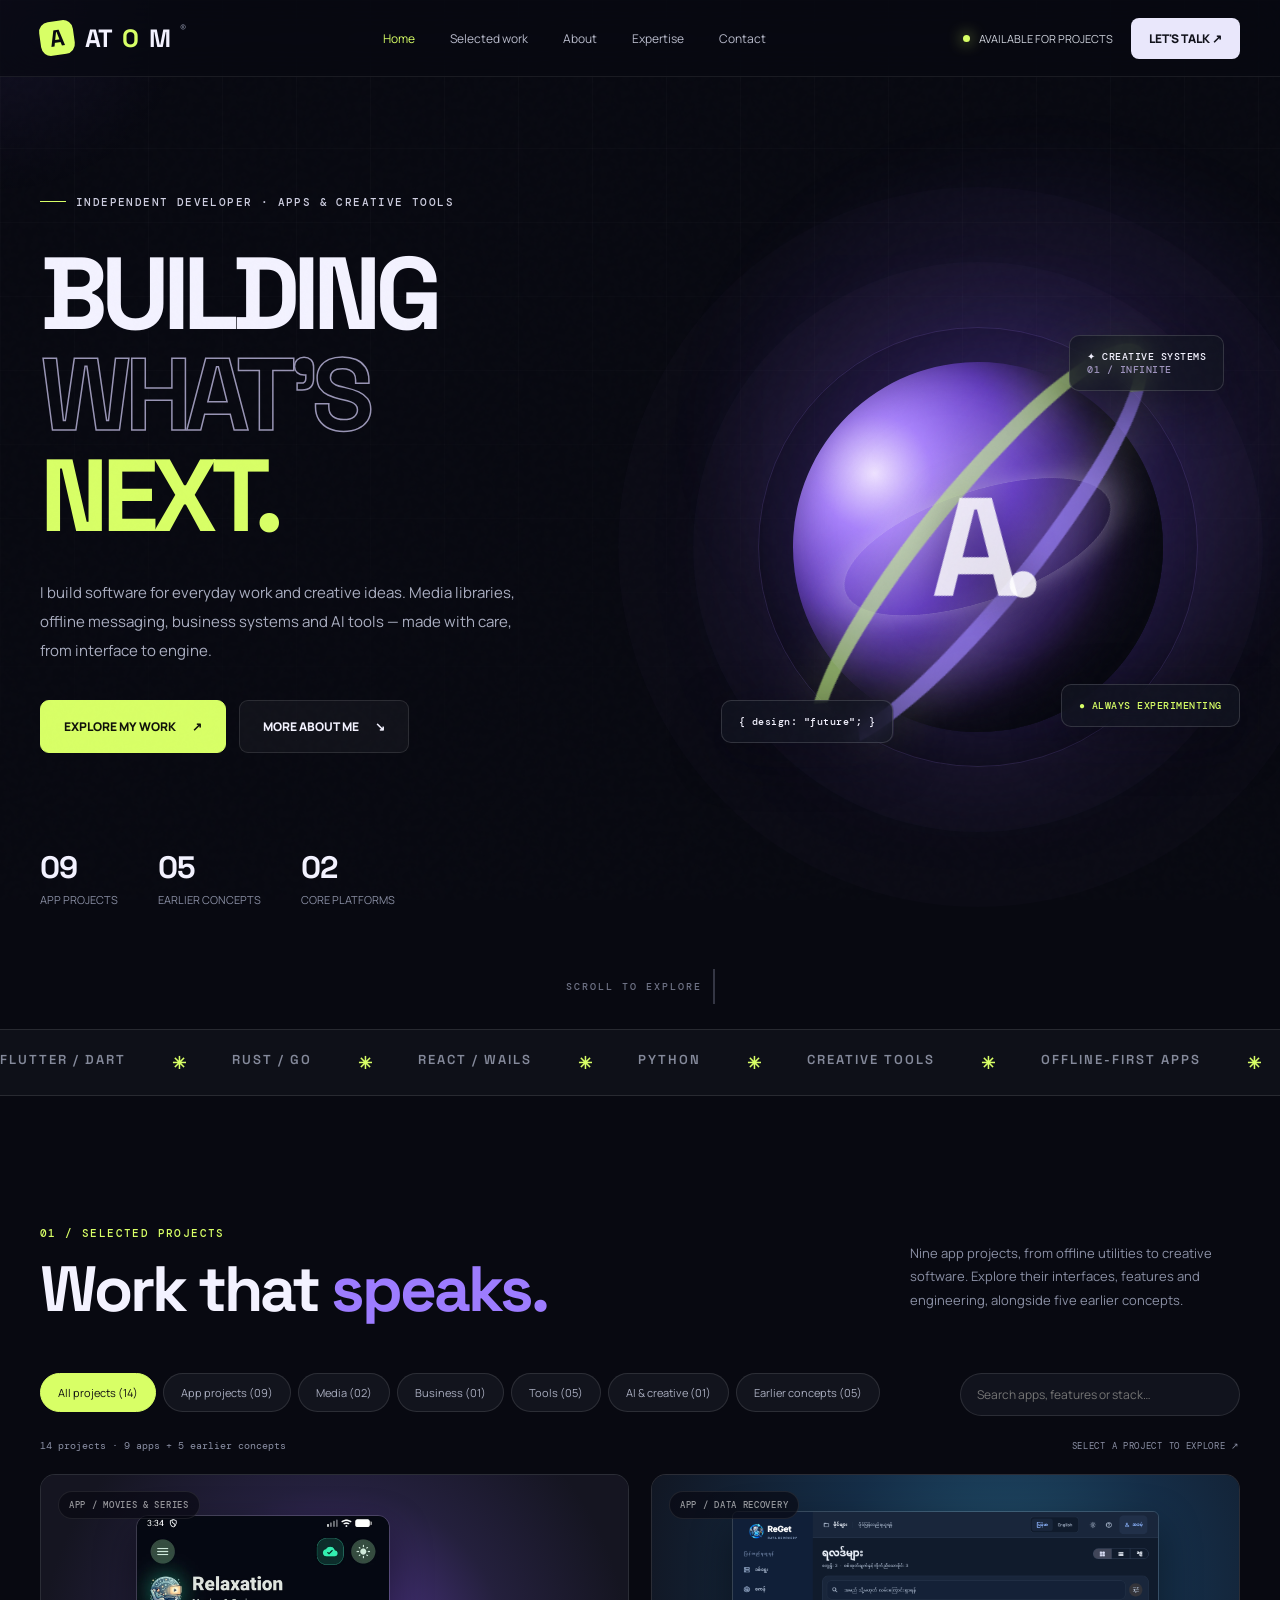
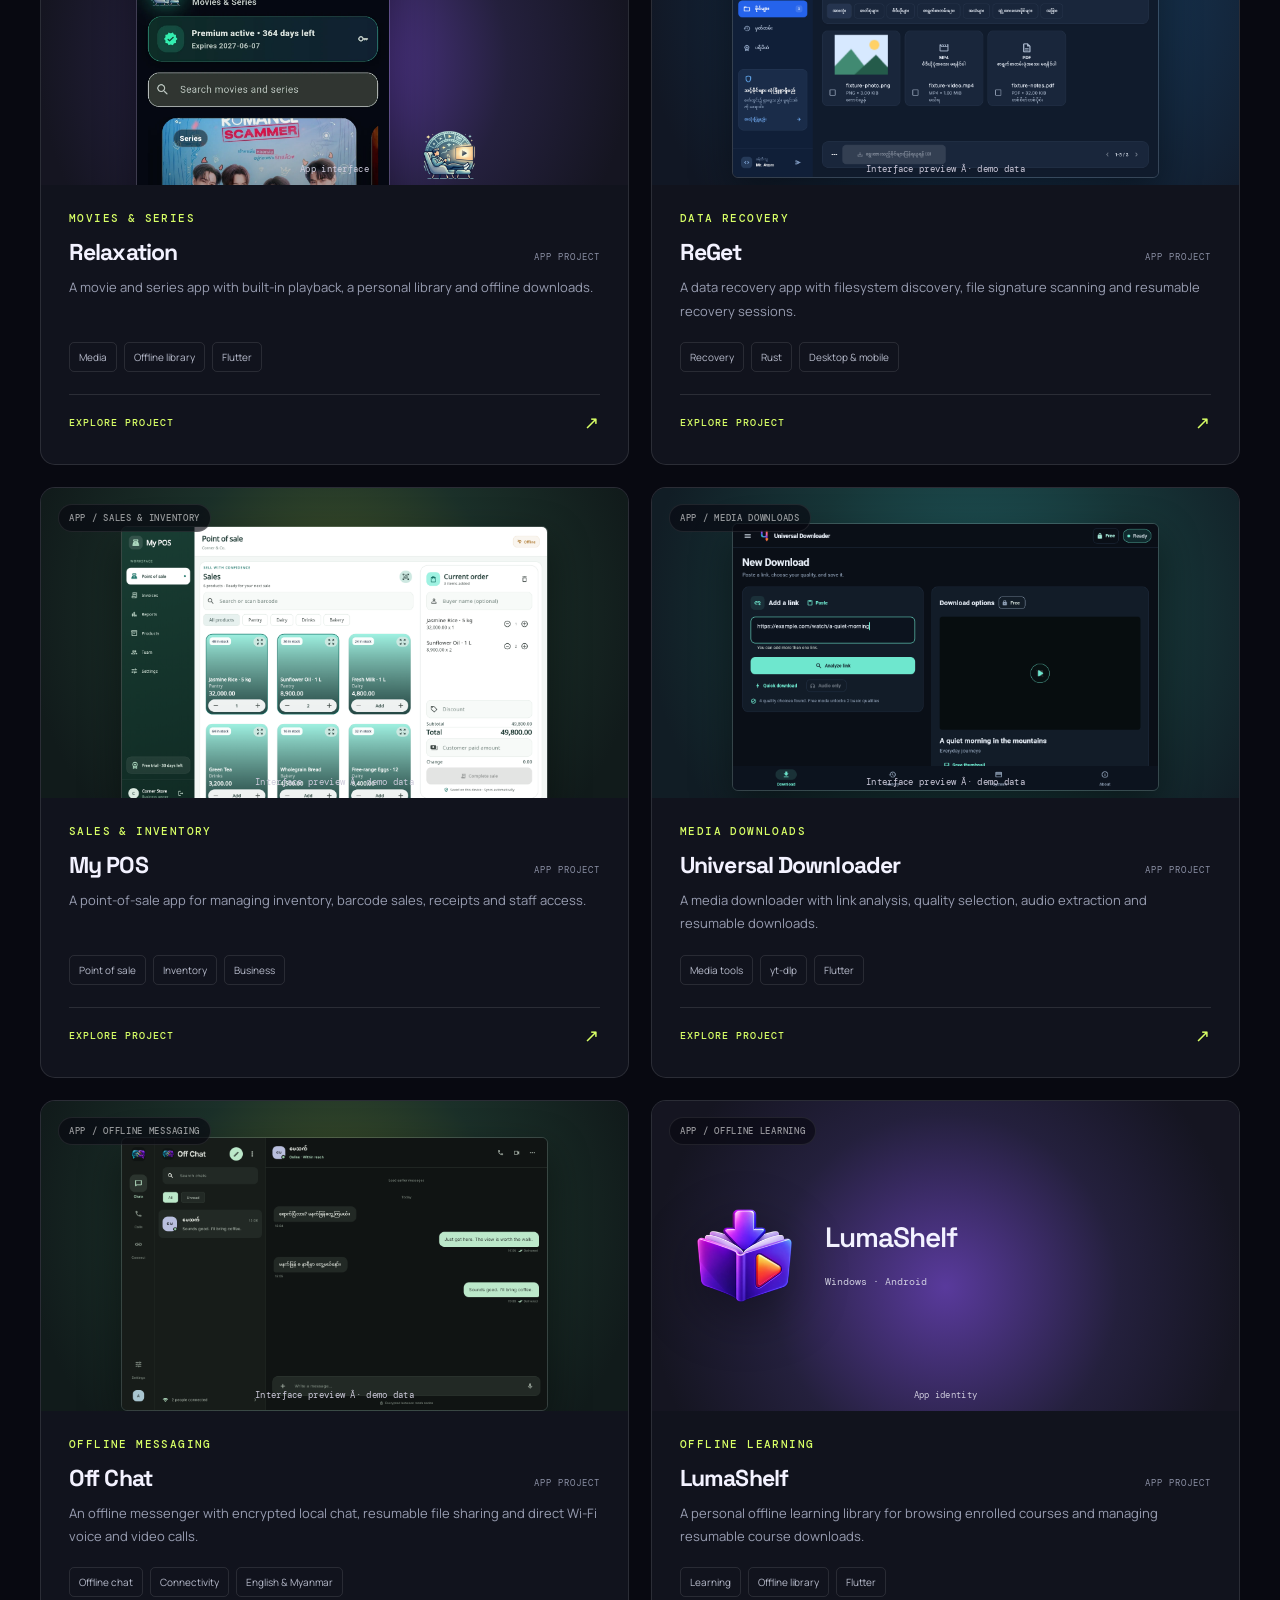
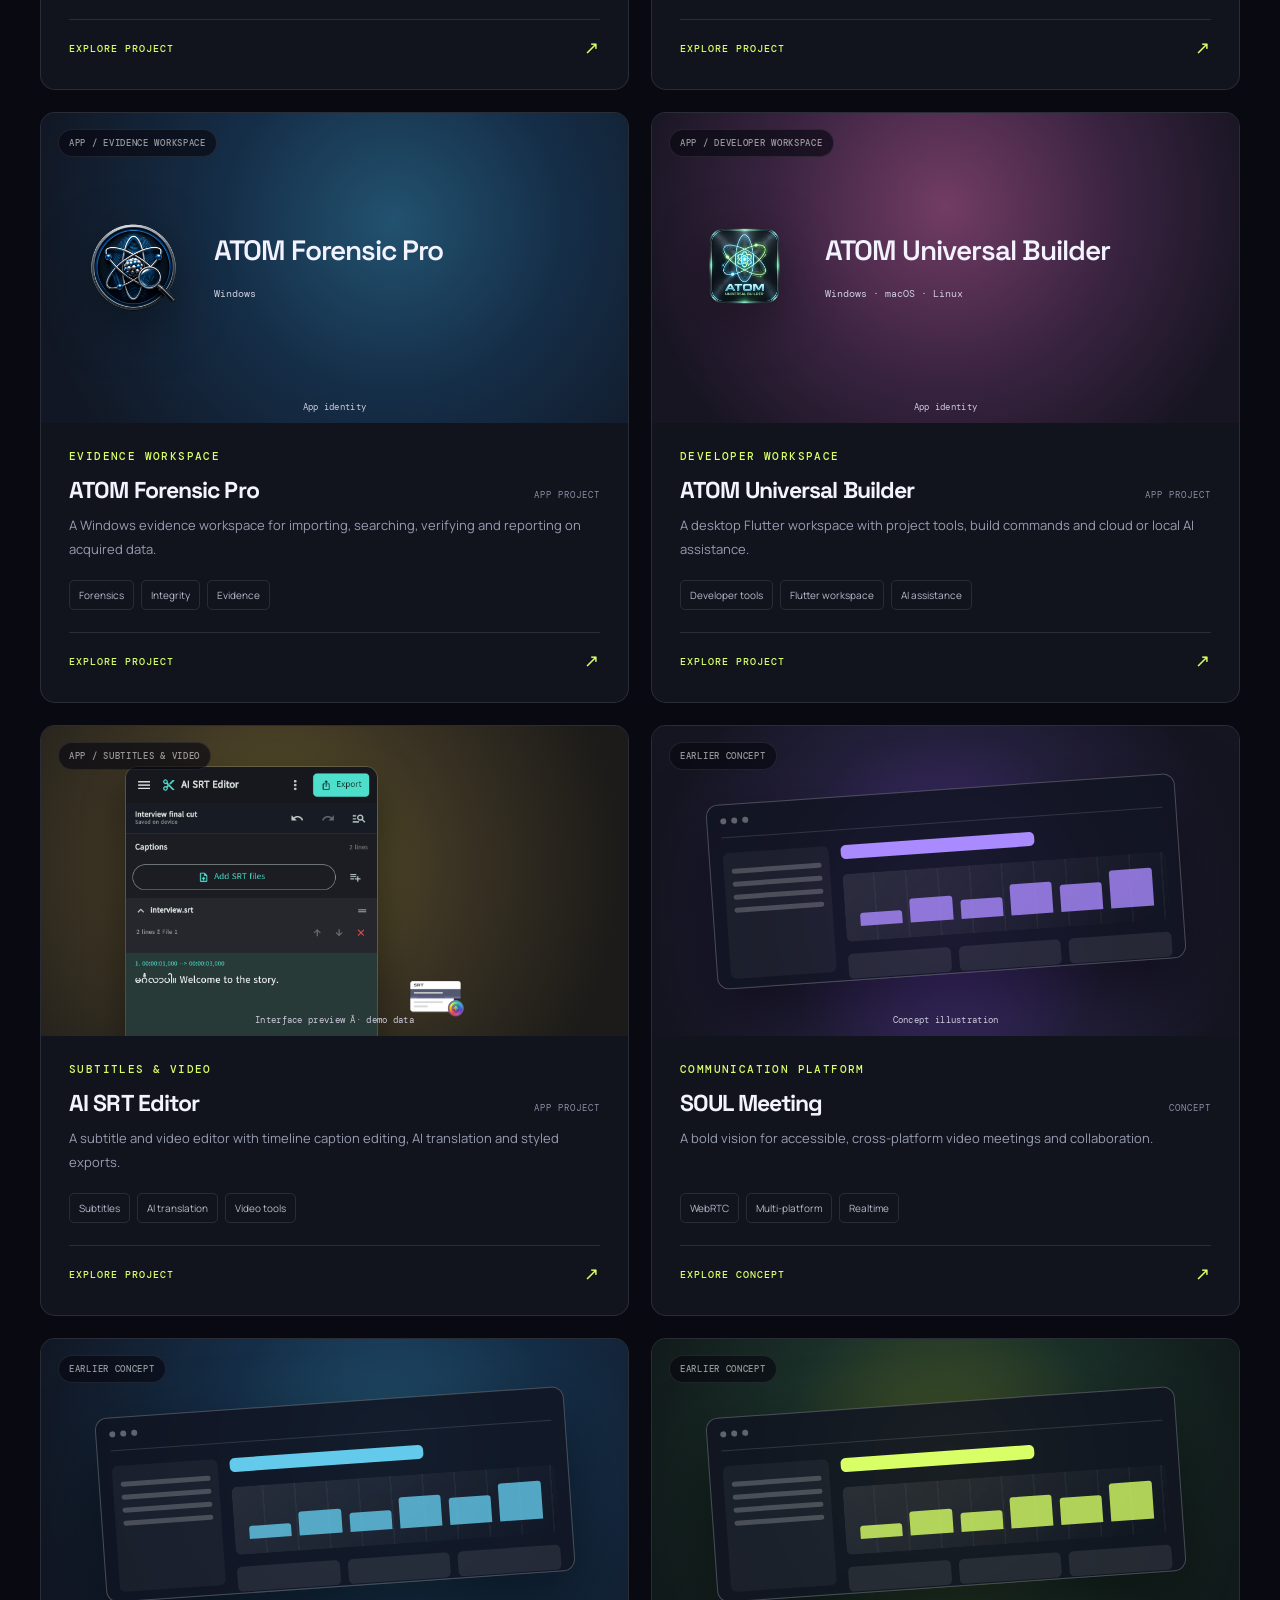
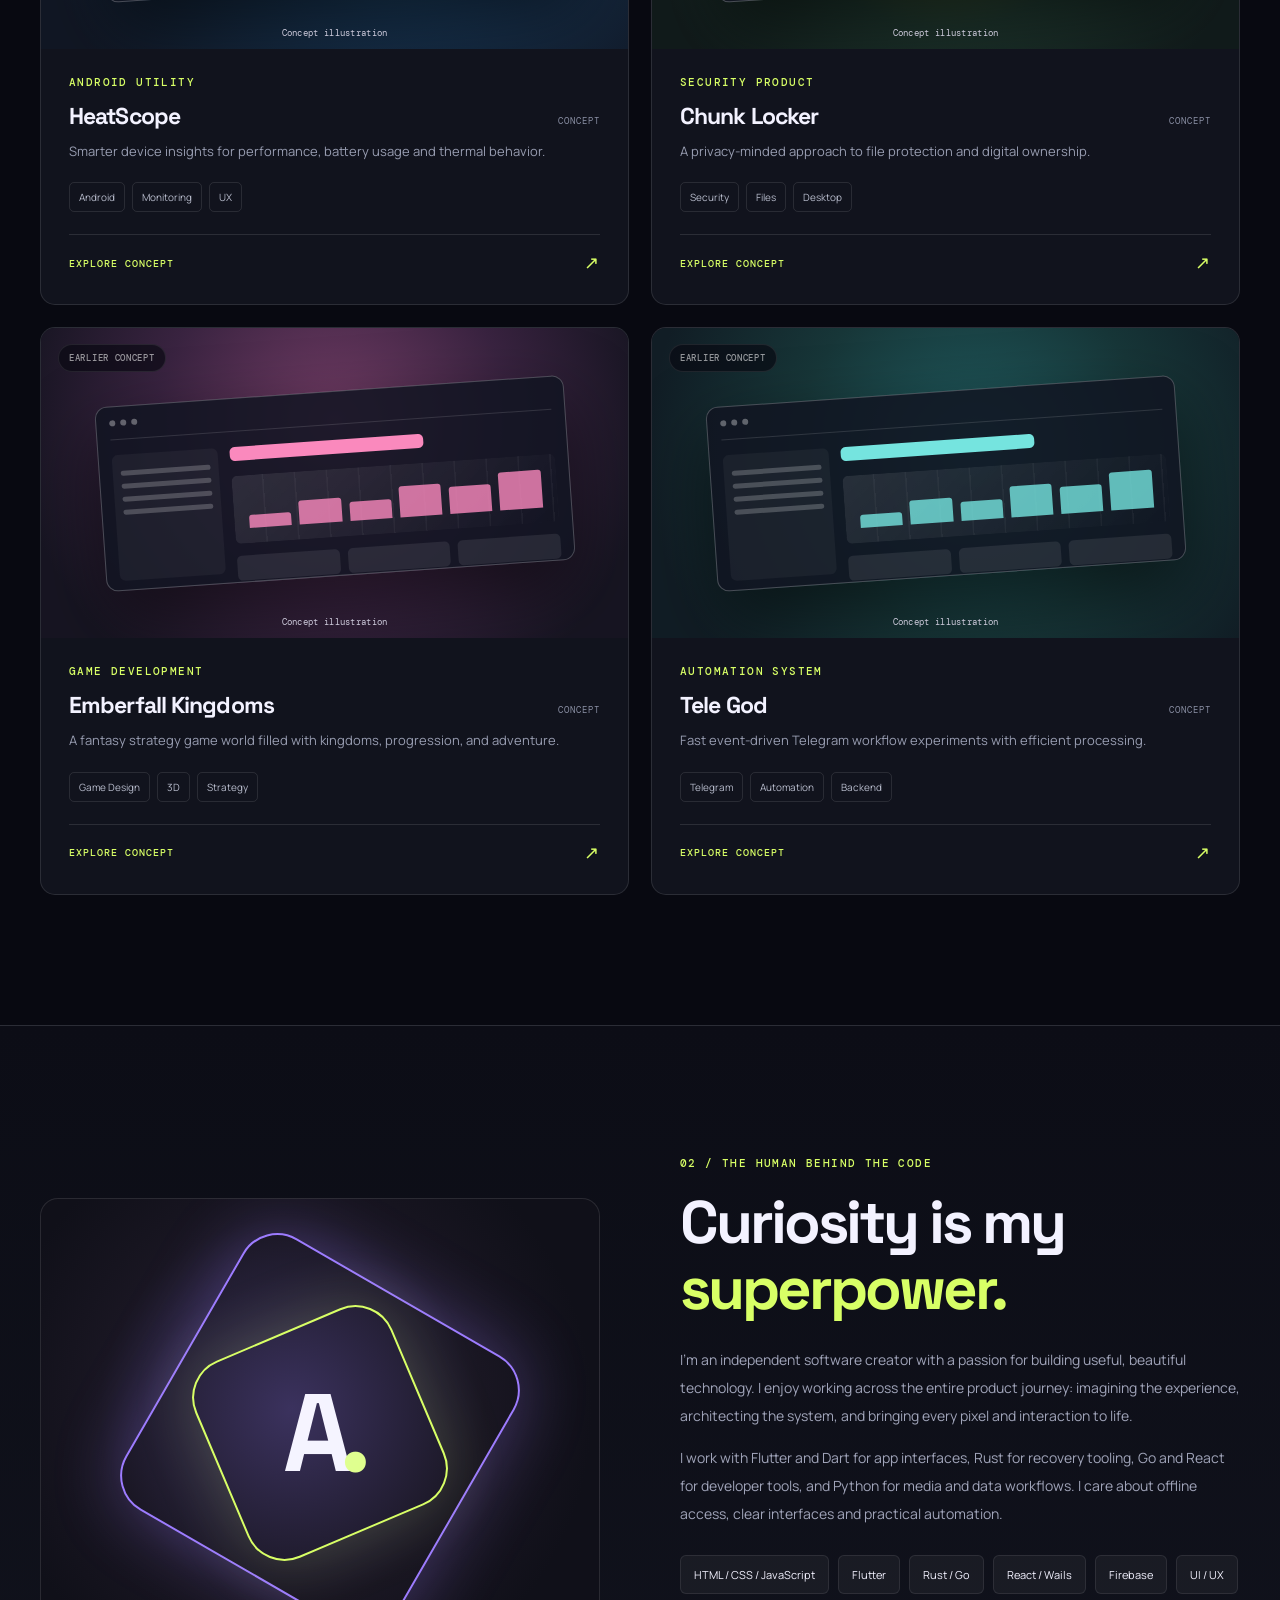
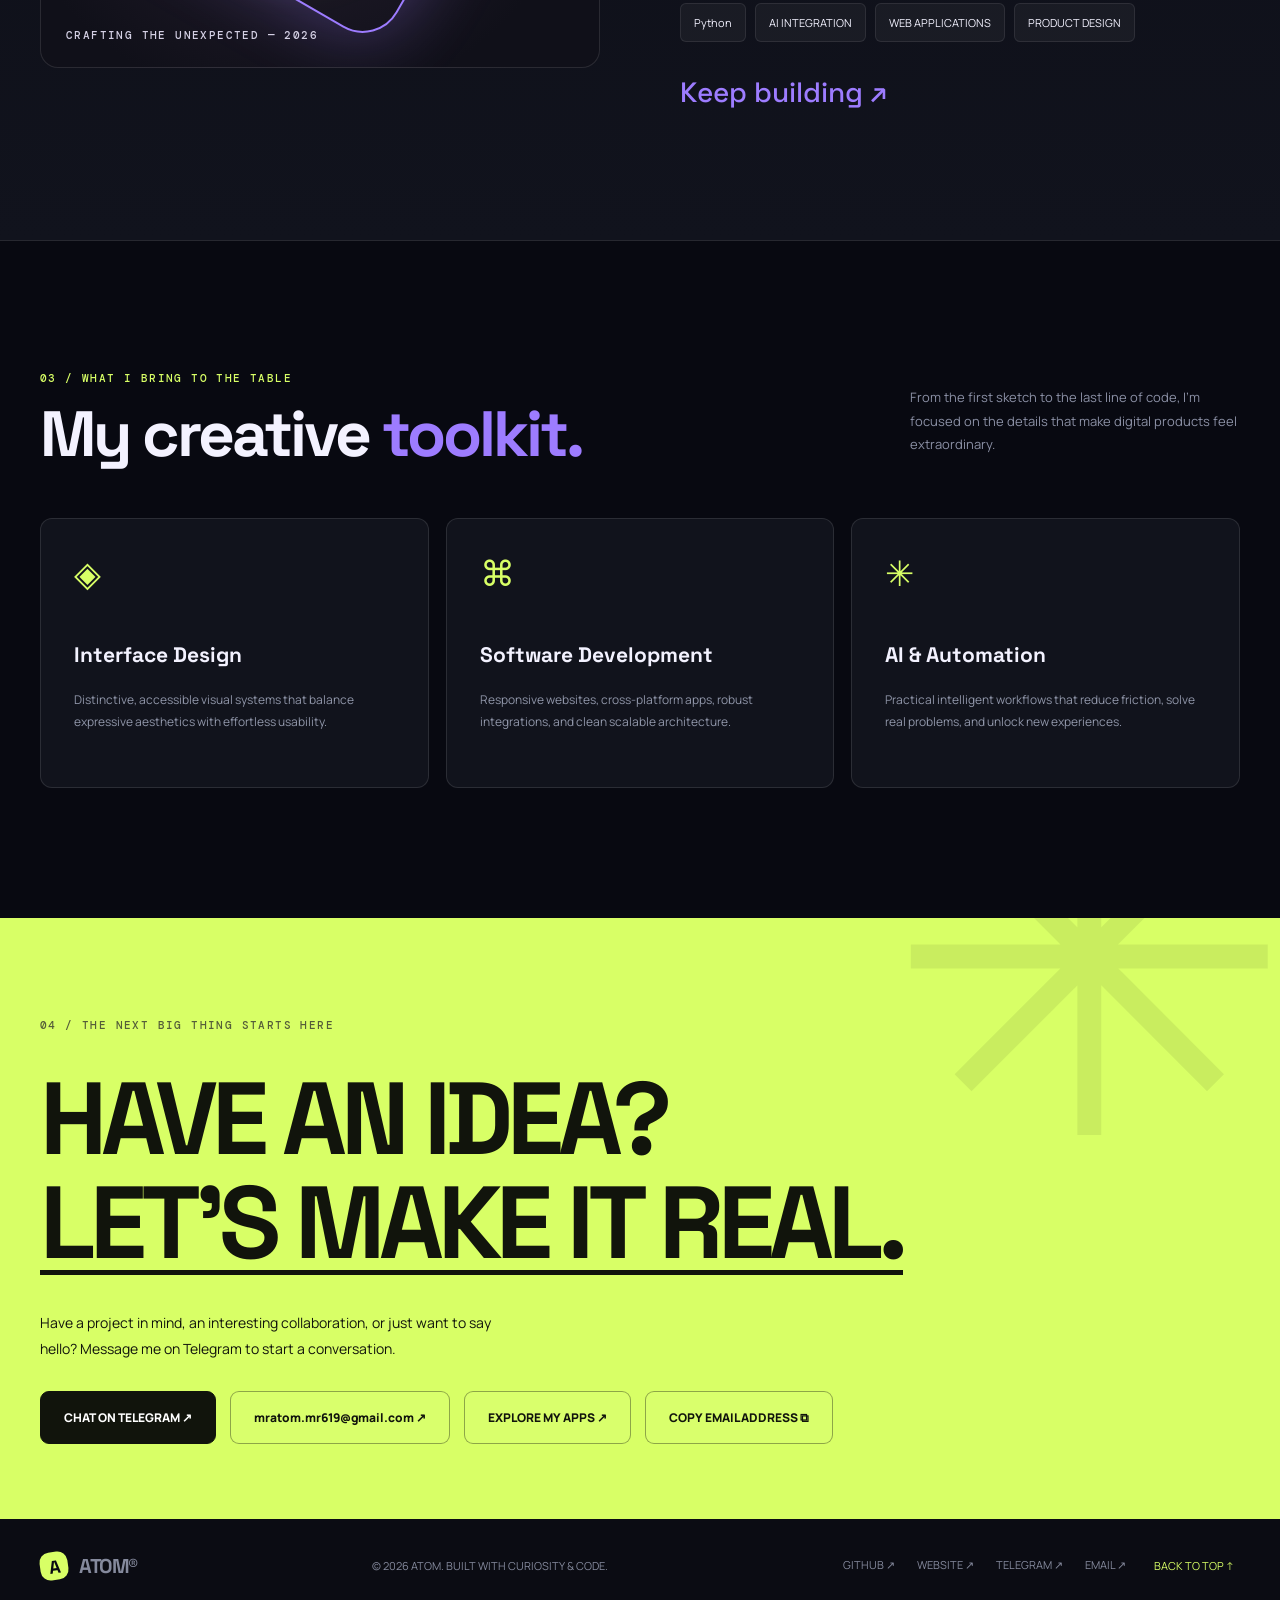
==== commit b458a638: "Route conversations to Telegram and update portfolio contact links" ====
--- a/index.html
+++ b/index.html
@@ -15,7 +15,7 @@
 </head>
 <body>
 <div class="cursor-glow" id="cursorGlow" aria-hidden="true"></div>
-<header class="topbar"><div class="wrap nav"><a href="#home" class="brand" aria-label="Atom home"><span class="brand-icon">A</span>AT<span style="color:var(--acid)">O</span>M<span style="font-size:12px;color:var(--muted);align-self:start;letter-spacing:0">®</span></a><nav class="nav-links" id="navLinks" aria-label="Primary navigation"><a href="#home" class="active">Home</a><a href="#work">Selected work</a><a href="#about">About</a><a href="#services">Expertise</a><a href="#contact">Contact</a></nav><div class="nav-right"><span class="availability"><i class="dot"></i> AVAILABLE FOR PROJECTS</span><a class="nav-cta" href="#contact">LET'S TALK ↗</a><button class="menu" id="menuBtn" aria-label="Toggle menu" aria-expanded="false">☰</button></div></div></header>
+<header class="topbar"><div class="wrap nav"><a href="#home" class="brand" aria-label="Atom home"><span class="brand-icon">A</span>AT<span style="color:var(--acid)">O</span>M<span style="font-size:12px;color:var(--muted);align-self:start;letter-spacing:0">®</span></a><nav class="nav-links" id="navLinks" aria-label="Primary navigation"><a href="#home" class="active">Home</a><a href="#work">Selected work</a><a href="#about">About</a><a href="#services">Expertise</a><a href="#contact">Contact</a></nav><div class="nav-right"><span class="availability"><i class="dot"></i> AVAILABLE FOR PROJECTS</span><a class="nav-cta" href="https://t.me/mratom_619" target="_blank" rel="noopener noreferrer">LET'S TALK ↗</a><button class="menu" id="menuBtn" aria-label="Toggle menu" aria-expanded="false">☰</button></div></div></header>
 <main><section class="hero" id="home"><div class="hero-grid"></div><div class="hero-glow"></div><div class="wrap hero-inner"><div class="hero-content"><div class="eyebrow mono"><i></i> INDEPENDENT DEVELOPER · APPS & CREATIVE TOOLS</div><h1>BUILDING<br><span class="outline">WHAT'S</span><br><span class="accent">NEXT.</span></h1><p class="hero-copy">I build software for everyday work and creative ideas. Media libraries, offline messaging, business systems and AI tools — made with care, from interface to engine.</p><div class="hero-actions"><a href="#work" class="btn btn-primary">EXPLORE MY WORK <span>↗</span></a><a href="#about" class="btn btn-secondary">MORE ABOUT ME <span>↘</span></a></div><div class="hero-foot"><div><strong>09</strong><span>APP PROJECTS</span></div><div><strong>05</strong><span>EARLIER CONCEPTS</span></div><div><strong>02</strong><span>CORE PLATFORMS</span></div></div></div><div class="hero-visual" aria-label="Decorative luminous 3D-style ATOM sculpture"><div class="orb-back"></div><div class="orb"><span>A.</span></div><div class="floating-label label-a">✦ CREATIVE SYSTEMS<br><span style="color:#9e94bd">01 / INFINITE</span></div><div class="floating-label label-b">{ design: "future"; }</div><div class="floating-label label-c">● ALWAYS EXPERIMENTING</div></div></div><div class="scroll-hint mono">SCROLL TO EXPLORE</div></section>
 <div class="marquee" aria-hidden="true"><div class="marquee-track" id="marquee"></div></div>
 <section class="section" id="work"><div class="wrap"><div class="section-head reveal"><div><div class="section-kicker mono"><span class="section-index">01 /</span> SELECTED PROJECTS</div><h2>Work that <em>speaks.</em></h2></div><p class="section-note">Nine app projects, from offline utilities to creative software. Explore their interfaces, features and engineering, alongside five earlier concepts.</p></div>
@@ -37,9 +37,9 @@
 <article class="project" id="tele-god" data-index="13" data-category="concepts"><div class="project-visual visual-cyan" style="--mock:#75e4df"><span class="project-number mono">EARLIER CONCEPT</span><div class="concept-preview"><div class="mock-window"><div class="mock-top"><i></i><i></i><i></i></div><div class="mock-body"><div class="mock-side"><i></i><i></i><i></i><i></i></div><div class="mock-main"><div class="mock-title"></div><div class="mock-chart"><i style="--h:35%"></i><i style="--h:64%"></i><i style="--h:51%"></i><i style="--h:83%"></i><i style="--h:70%"></i><i style="--h:100%"></i></div><div class="mock-row"><i></i><i></i><i></i></div></div></div></div></div><span class="preview-caption">Concept illustration</span></div><div class="project-details"><div class="mono" style="color:var(--acid);margin-bottom:12px">AUTOMATION SYSTEM</div><div class="project-title"><h3>Tele God</h3><span class="project-status">CONCEPT</span></div><p>Fast event-driven Telegram workflow experiments with efficient processing.</p><div class="tags"><span>Telegram</span><span>Automation</span><span>Backend</span></div><button type="button" class="project-action" aria-label="Explore Tele God" data-open="13">EXPLORE CONCEPT<span aria-hidden="true">↗</span></button><details><summary>Project details</summary><p>Tele God explores Telegram monitoring and forwarding automation, with an emphasis on response speed, resource efficiency and dependable background processing.</p><p>Built with: Telegram, Automation, Backend</p></details></div></article></div><p class="empty" id="emptyMessage" hidden>No projects match your search. Try a different term or category.</p><noscript><p class="section-note">JavaScript is disabled. All projects and their expandable details are available below.</p></noscript></div></section>
 <section class="section about" id="about"><div class="wrap about-layout"><div class="about-art reveal"><strong>A<span style="color:var(--acid)">.</span></strong><span class="about-corner mono">CRAFTING THE UNEXPECTED — 2026</span></div><div class="about-copy reveal"><div class="section-kicker mono"><span class="section-index">02 /</span> THE HUMAN BEHIND THE CODE</div><h2>Curiosity is my <em>superpower.</em></h2><p>I'm an independent software creator with a passion for building useful, beautiful technology. I enjoy working across the entire product journey: imagining the experience, architecting the system, and bringing every pixel and interaction to life.</p><p>I work with Flutter and Dart for app interfaces, Rust for recovery tooling, Go and React for developer tools, and Python for media and data workflows. I care about offline access, clear interfaces and practical automation.</p><div class="skills"><span>HTML / CSS / JavaScript</span><span>Flutter</span><span>Rust / Go</span><span>React / Wails</span><span>Firebase</span><span>UI / UX</span><span>Python</span><span>AI INTEGRATION</span><span>WEB APPLICATIONS</span><span>PRODUCT DESIGN</span></div><div class="about-signature">Keep building ↗</div></div></div></section>
 <section class="section" id="services"><div class="wrap"><div class="section-head reveal"><div><div class="section-kicker mono"><span class="section-index">03 /</span> WHAT I BRING TO THE TABLE</div><h2>My creative <em>toolkit.</em></h2></div><p class="section-note">From the first sketch to the last line of code, I'm focused on the details that make digital products feel extraordinary.</p></div><div class="services"><article class="service reveal"><div class="service-icon">◈</div><h3>Interface Design</h3><p>Distinctive, accessible visual systems that balance expressive aesthetics with effortless usability.</p></article><article class="service reveal"><div class="service-icon">⌘</div><h3>Software Development</h3><p>Responsive websites, cross-platform apps, robust integrations, and clean scalable architecture.</p></article><article class="service reveal"><div class="service-icon">✳</div><h3>AI & Automation</h3><p>Practical intelligent workflows that reduce friction, solve real problems, and unlock new experiences.</p></article></div></div></section>
-<section class="contact" id="contact"><div class="wrap"><div class="mono">04 / THE NEXT BIG THING STARTS HERE</div><h2>HAVE AN IDEA?<br><span>LET'S MAKE IT REAL.</span></h2><p>Have a project in mind, an interesting collaboration, or just want to say hello? Let's create something worth talking about.</p><div class="contact-actions"><a href="mailto:hello@mratom.asia?subject=Let's%20create%20something" class="btn btn-primary">START A CONVERSATION ↗</a><button class="btn btn-secondary" id="copyEmail">COPY EMAIL ADDRESS ⧉</button></div></div></section></main>
-<footer class="footer"><div class="wrap"><a href="#home" class="brand" style="font-size:20px"><span class="brand-icon" style="width:28px;height:28px;font-size:18px">A</span>ATOM®</a><p>© <span id="year"></span> ATOM. BUILT WITH CURIOSITY & CODE.</p><div class="footer-links"><a href="https://github.com/mratom1/portfolio" target="_blank" rel="noopener noreferrer">GITHUB ↗</a><a href="https://mratom.asia" target="_blank" rel="noopener noreferrer">WEBSITE ↗</a><a href="mailto:hello@mratom.asia">EMAIL ↗</a><button class="back-top" id="backTop">BACK TO TOP ↑</button></div></div></footer>
-<dialog id="projectDialog" aria-labelledby="modalTitle"><div class="modal"><button class="close" id="closeModal" aria-label="Close project details">×</button><span class="mono" id="modalCategory"></span><h3 id="modalTitle"></h3><div id="modalVisual"></div><p id="modalDescription"></p><div id="modalPlatforms" class="tags"></div><section id="featureSection"><h4>Inside the app</h4><ul id="modalFeatures"></ul></section><section><h4>Built with</h4><div class="tags" id="modalTags"></div></section><p id="modalNote" class="project-note"></p><a id="modalCredit" target="_blank" rel="noopener noreferrer">Original upstream ↗</a><div class="modal-actions"><a href="#contact" class="btn btn-primary" id="modalContact">DISCUSS A SIMILAR PROJECT ↗</a><button type="button" class="btn btn-secondary" id="shareProject">COPY PROJECT LINK ⧉</button></div><p id="shareStatus" role="status" aria-live="polite"></p></div></dialog>
+<section class="contact" id="contact"><div class="wrap"><div class="mono">04 / THE NEXT BIG THING STARTS HERE</div><h2>HAVE AN IDEA?<br><span>LET'S MAKE IT REAL.</span></h2><p>Have a project in mind, an interesting collaboration, or just want to say hello? Message me on Telegram to start a conversation.</p><div class="contact-actions"><a href="https://t.me/mratom_619" class="btn btn-primary" target="_blank" rel="noopener noreferrer">CHAT ON TELEGRAM ↗</a><a href="mailto:mratom.mr619@gmail.com" class="btn btn-secondary">mratom.mr619@gmail.com ↗</a><a href="https://apps.mratom.asia" class="btn btn-secondary" target="_blank" rel="noopener noreferrer">EXPLORE MY APPS ↗</a><button class="btn btn-secondary" id="copyEmail">COPY EMAIL ADDRESS ⧉</button></div></div></section></main>
+<footer class="footer"><div class="wrap"><a href="#home" class="brand" style="font-size:20px"><span class="brand-icon" style="width:28px;height:28px;font-size:18px">A</span>ATOM®</a><p>© <span id="year"></span> ATOM. BUILT WITH CURIOSITY & CODE.</p><div class="footer-links"><a href="https://github.com/mratom1/portfolio" target="_blank" rel="noopener noreferrer">GITHUB ↗</a><a href="https://apps.mratom.asia" target="_blank" rel="noopener noreferrer">WEBSITE ↗</a><a href="https://t.me/mratom_619" target="_blank" rel="noopener noreferrer">TELEGRAM ↗</a><a href="mailto:mratom.mr619@gmail.com">EMAIL ↗</a><button class="back-top" id="backTop">BACK TO TOP ↑</button></div></div></footer>
+<dialog id="projectDialog" aria-labelledby="modalTitle"><div class="modal"><button class="close" id="closeModal" aria-label="Close project details">×</button><span class="mono" id="modalCategory"></span><h3 id="modalTitle"></h3><div id="modalVisual"></div><p id="modalDescription"></p><div id="modalPlatforms" class="tags"></div><section id="featureSection"><h4>Inside the app</h4><ul id="modalFeatures"></ul></section><section><h4>Built with</h4><div class="tags" id="modalTags"></div></section><p id="modalNote" class="project-note"></p><a id="modalCredit" target="_blank" rel="noopener noreferrer">Original upstream ↗</a><div class="modal-actions"><a href="https://t.me/mratom_619" class="btn btn-primary" id="modalContact" target="_blank" rel="noopener noreferrer">LET'S TALK ON TELEGRAM ↗</a><button type="button" class="btn btn-secondary" id="shareProject">COPY PROJECT LINK ⧉</button></div><p id="shareStatus" role="status" aria-live="polite"></p></div></dialog>
 <script id="projectData" type="application/json">[{"id":"relaxation","title":"Relaxation","kind":"app","category":"media","label":"MOVIES & SERIES","description":"A movie and series app with built-in playback, a personal library and offline downloads.","detail":"Relaxation brings search, favorites and a built-in video player into one Flutter app for Windows and Android. Playback history, resume controls and an offline library help viewers continue across sessions.","features":["Movie and series search","Favorites and personal library","Playback history and resume","Offline media downloads"],"stack":["Flutter","Dart","Firebase","Telegram","Telethon"],"platforms":["Windows","Android"],"icon":"assets/projects/relaxation-icon.png","image":"assets/projects/relaxation.webp","imageCaption":"App interface","previewType":"screenshot","tags":["Media","Offline library","Flutter"],"tone":"purple","color":"#b397f4"},{"id":"reget","title":"ReGet","kind":"app","category":"tools","label":"DATA RECOVERY","description":"A data recovery app with filesystem discovery, file signature scanning and resumable recovery sessions.","detail":"ReGet combines a Flutter interface with a Rust scanning engine to explore recoverable files on Windows and Android. Saved sessions, bounded file previews and licensed export support a structured recovery workflow.","features":["Filesystem discovery","File signature scanning","Resumable scan sessions","File previews and licensed export"],"stack":["Flutter","Dart FFI","Rust","SQLite"],"platforms":["Windows","Android"],"icon":"assets/projects/reget-icon.png","image":"assets/projects/reget.png","imageCaption":"Interface preview Â· demo data","previewType":"screenshot","note":"Local scanning, resumable sessions and file previews lead into a licensed export workflow.","tags":["Recovery","Rust","Desktop & mobile"],"tone":"blue","color":"#63caec"},{"id":"my-pos","title":"My POS","kind":"app","category":"business","label":"SALES & INVENTORY","description":"A point-of-sale app for managing inventory, barcode sales, receipts and staff access.","detail":"My POS supports retail and restaurant sales workflows with inventory controls, receipts and sales reports on Windows and Android. Staff roles and encrypted local storage complement Firebase account and database services.","features":["Barcode sales and inventory","Receipts and billing","Staff roles and access","Sales reporting"],"stack":["Flutter","Dart","Hive","Firebase Auth","Firebase Realtime Database"],"platforms":["Windows","Android"],"icon":"assets/projects/my-pos-icon.png","image":"assets/projects/my-pos.png","imageCaption":"Interface preview Â· demo data","previewType":"screenshot","note":"Includes appointment-fee billing for clinic reception workflows.","tags":["Point of sale","Inventory","Business"],"tone":"green","color":"#b8e4c4"},{"id":"universal-downloader","title":"Universal Downloader","kind":"app","category":"media","label":"MEDIA DOWNLOADS","description":"A media downloader with link analysis, quality selection, audio extraction and resumable downloads.","detail":"Universal Downloader uses yt-dlp with platform-specific media tools to download selected video and audio formats on Windows and Android. Local history, thumbnail saving and download controls keep the workflow in one Flutter interface.","features":["Media link and quality analysis","Video and audio downloads","Pause, resume and retry","Thumbnails and local history"],"stack":["Flutter","Dart","yt-dlp","Python","FFmpeg","Firebase","Cloudflare Workers"],"platforms":["Windows","Android"],"icon":"assets/projects/universal-downloader-icon.png","image":"assets/projects/universal-downloader.png","imageCaption":"Interface preview Â· demo data","previewType":"screenshot","note":"Video and audio formats are selected from those made available by the source.","tags":["Media tools","yt-dlp","Flutter"],"tone":"cyan","color":"#75e4df"},{"id":"off-chat","title":"Off Chat","kind":"app","category":"tools","label":"OFFLINE MESSAGING","description":"An offline messenger with encrypted local chat, resumable file sharing and direct Wi-Fi voice and video calls.","detail":"Off Chat runs its mesh engine inside the Windows and Android apps, with no separate server required for local messaging. English and Myanmar interfaces bring together groups, local discovery, file transfers and direct calls.","features":["Encrypted local messaging","Groups and member controls","Resumable file sharing","Direct Wi-Fi voice and video calls"],"stack":["Flutter","Dart","WebRTC","TCP / UDP","Bluetooth LE","Hive","Firebase"],"platforms":["Windows","Android"],"icon":"assets/projects/off-chat-icon.png","image":"assets/projects/off-chat.png","imageCaption":"Interface preview Â· demo data","previewType":"screenshot","note":"Voice and video connect over local Wi-Fi, LAN or a hotspot.","tags":["Offline chat","Connectivity","English & Myanmar"],"tone":"green","color":"#b8e4c4"},{"id":"lumashelf","title":"LumaShelf","kind":"app","category":"tools","label":"OFFLINE LEARNING","description":"A personal offline learning library for browsing enrolled courses and managing resumable course downloads.","detail":"LumaShelf provides a native Flutter interface for an enrolled Udemy library on Windows and Android. Course search, curriculum selection and a persistent download queue work with platform-encrypted session storage.","features":["Enrolled course search","Curriculum and quality selection","Resumable download queue","Platform-encrypted session storage"],"stack":["Flutter","Dart","Dio","Windows DPAPI","Android KeyStore"],"platforms":["Windows","Android"],"icon":"assets/projects/lumashelf-icon.png","imageCaption":"App identity","previewType":"identity","note":"Native Flutter adaptation derived from UdemySaver, with support for downloadable MP4 lectures and course resources.","creditUrl":"https://github.com/jadis0x/UdemySaver","tags":["Learning","Offline library","Flutter"],"tone":"purple","color":"#b397f4"},{"id":"atom-forensic-pro","title":"ATOM Forensic Pro","kind":"app","category":"tools","label":"EVIDENCE WORKSPACE","description":"A Windows evidence workspace for importing, searching, verifying and reporting on acquired data.","detail":"ATOM Forensic Pro brings folder and JSON imports together with explicit read-only Android acquisition through ADB. SHA-256 integrity checks, an audit log and HTML, CSV and JSON reports support evidence review.","features":["Folder and JSON evidence imports","Read-only Android ADB acquisition","SHA-256 integrity verification","Search, audit log and reports"],"stack":["Flutter","Dart","Python","SQLite","ADB"],"platforms":["Windows"],"icon":"assets/projects/forensic-icon.png","imageCaption":"App identity","previewType":"identity","note":"Works with accessible local artifacts and explicitly authorized Android ADB acquisitions.","tags":["Forensics","Integrity","Evidence"],"tone":"blue","color":"#63caec"},{"id":"atom-builder","title":"ATOM Universal Builder","kind":"app","category":"tools","label":"DEVELOPER WORKSPACE","description":"A desktop Flutter workspace with project tools, build commands and cloud or local AI assistance.","detail":"ATOM Universal Builder combines a Go and Wails desktop shell with a React interface and Monaco editor. Build, run, test and doctor commands sit alongside project search, Git tools, extensions and AI Ask and Agent workflows.","features":["Flutter build, run, test and doctor","Project search and Git tools","Monaco editor and extensions","Cloud and local AI workflows"],"stack":["Go","Wails v2","React","Monaco","Vite"],"platforms":["Windows","macOS","Linux"],"icon":"assets/projects/atom-builder-icon.png","imageCaption":"App identity","previewType":"identity","note":"Windows desktop workspace with macOS and Linux build targets.","tags":["Developer tools","Flutter workspace","AI assistance"],"tone":"pink","color":"#fa89bd"},{"id":"ai-srt-editor","title":"AI SRT Editor","kind":"app","category":"ai","label":"SUBTITLES & VIDEO","description":"A subtitle and video editor with timeline caption editing, AI translation and styled exports.","detail":"AI SRT Editor brings caption timing, text editing and subtitle styles into a Flutter workspace for Windows and Android. A project library, autosave and undo support ongoing edits, with SRT, VTT, TXT and MP4 export options.","features":["Timeline caption editing","AI-assisted translation","Subtitle styles and project autosave","SRT, VTT, TXT and MP4 export"],"stack":["Flutter","Dart","FFmpeg","media_kit","Firebase","Cloudflare Workers"],"platforms":["Windows","Android"],"icon":"assets/projects/ai-srt-editor-icon.png","image":"assets/projects/ai-srt-editor.png","imageCaption":"Interface preview Â· demo data","previewType":"screenshot","tags":["Subtitles","AI translation","Video tools"],"tone":"yellow","color":"#e5d976"},{"title":"SOUL Meeting","category":"web","label":"COMMUNICATION PLATFORM","description":"A bold vision for accessible, cross-platform video meetings and collaboration.","detail":"SOUL is a concept for a modern video meeting platform across Web, Android, iOS and Windows, designed with affordability, useful collaboration tools and large meetings in mind.","tags":["WebRTC","Multi-platform","Realtime"],"tone":"purple","color":"#a98aff","id":"soul-meeting","kind":"concept","features":[],"platforms":[],"stack":["WebRTC","Multi-platform","Realtime"]},{"title":"HeatScope","category":"tools","label":"ANDROID UTILITY","description":"Smarter device insights for performance, battery usage and thermal behavior.","detail":"HeatScope explores a privacy-minded Android utility that helps people understand which background activities may contribute to device heat and drain, with clear, honest diagnostics.","tags":["Android","Monitoring","UX"],"tone":"blue","color":"#63caec","id":"heatscope","kind":"concept","features":[],"platforms":[],"stack":["Android","Monitoring","UX"]},{"title":"Chunk Locker","category":"tools","label":"SECURITY PRODUCT","description":"A privacy-minded approach to file protection and digital ownership.","detail":"Chunk Locker represents the idea that strong data protection should still feel approachable, usable and under the user’s control.","tags":["Security","Files","Desktop"],"tone":"green","color":"#d8ff66","id":"chunk-locker","kind":"concept","features":[],"platforms":[],"stack":["Security","Files","Desktop"]},{"title":"Emberfall Kingdoms","category":"web","label":"GAME DEVELOPMENT","description":"A fantasy strategy game world filled with kingdoms, progression, and adventure.","detail":"Emberfall Kingdoms is a game development project exploring evolving heroes, armies, environments and upgradeable buildings with visually distinct progression.","tags":["Game Design","3D","Strategy"],"tone":"pink","color":"#fa89bd","id":"emberfall-kingdoms","kind":"concept","features":[],"platforms":[],"stack":["Game Design","3D","Strategy"]},{"title":"Tele God","category":"ai","label":"AUTOMATION SYSTEM","description":"Fast event-driven Telegram workflow experiments with efficient processing.","detail":"Tele God explores Telegram monitoring and forwarding automation, with an emphasis on response speed, resource efficiency and dependable background processing.","tags":["Telegram","Automation","Backend"],"tone":"cyan","color":"#75e4df","id":"tele-god","kind":"concept","features":[],"platforms":[],"stack":["Telegram","Automation","Backend"]}]</script>
 <script src="app.js" defer></script>
 </body></html>
--- a/styles.css
+++ b/styles.css
@@ -13,3 +13,5 @@
 
 .sr-only{position:absolute;width:1px;height:1px;padding:0;margin:-1px;overflow:hidden;clip:rect(0,0,0,0);white-space:nowrap;border:0}html{scroll-padding-top:96px}button,input{font:inherit}[hidden]{display:none!important}.work-controls{display:flex;align-items:start;gap:18px;justify-content:space-between}.filters{gap:7px}.filter{white-space:nowrap}.project-search{flex:0 1 280px}.project-search input{width:100%;border:1px solid var(--line);background:var(--panel);color:var(--text);padding:12px 16px;border-radius:24px;font-size:12px}.work-status{display:flex;justify-content:space-between;align-items:center;margin:0 0 22px;gap:14px;color:var(--muted);font:400 10px 'DM Mono',monospace}.work-status p{margin:0}.work-status span{font-size:9px;letter-spacing:.7px}.project{display:flex;flex-direction:column;cursor:default}.project-visual{flex-shrink:0;height:310px}.project-number,.project-arrow{z-index:2}.project-number{font-size:9px;top:16px;left:17px;background:#080911a8;border:1px solid #ffffff16;border-radius:20px;padding:7px 10px;letter-spacing:.7px}.project-details{display:flex;flex-direction:column;flex:1}.project-details p{font-size:13px}.project-details .tags{margin-top:auto}.project-action{border:0;border-top:1px solid var(--line);margin-top:22px;padding:16px 0 0;background:transparent;color:var(--acid);font:500 10px 'DM Mono',monospace;letter-spacing:1px;text-align:left;display:flex;justify-content:space-between;align-items:center;width:100%}.project-action span{font-size:18px}.project-status{font:400 9px 'DM Mono',monospace;color:var(--muted);letter-spacing:1px;margin-left:auto;white-space:nowrap}.project-title{align-items:baseline}.project-title h3{font-size:23px}.screen{object-fit:contain;display:block;max-width:92%;max-height:79%;width:auto;height:auto;border-radius:6px;box-shadow:0 16px 40px #0007;border:1px solid #ffffff25}.portrait-preview{display:flex;align-items:center;justify-content:center;gap:30px;width:100%;height:100%;padding:40px 24px 30px}.portrait-preview .screen{max-height:100%;max-width:47%;border-radius:12px}.preview-aside{max-width:190px}.preview-aside img{width:58px;height:58px;border-radius:15px;object-fit:contain;margin-bottom:16px}.preview-aside strong{display:block;font:600 23px/1.15 'Space Grotesk';letter-spacing:-.5px;margin-bottom:11px}.preview-aside span{font-size:10px;color:#d0cfe1;line-height:1.7}.preview-caption{position:absolute;bottom:10px;left:0;width:100%;text-align:center;font:400 9px 'DM Mono',monospace;color:#cecbdc;letter-spacing:.3px}.identity-preview{display:flex;align-items:center;gap:28px;padding:48px 40px;width:100%;height:100%}.identity-preview img{height:105px;width:105px;object-fit:contain;border-radius:23px;filter:drop-shadow(0 15px 28px #0006)}.identity-preview strong{display:block;font:600 28px/1.13 'Space Grotesk';letter-spacing:-1px;margin-bottom:14px}.identity-preview span{font:400 10px/1.7 'DM Mono';color:#d0cfe1}.concept-preview{width:80%;position:relative;display:grid;place-items:center}.concept-preview .mock-window{height:185px;width:100%;transform:rotate(-4deg)}.concept-label{position:absolute;bottom:10px;right:0;font:500 9px 'DM Mono';letter-spacing:1px;color:#d5d1e1}.project details{border-top:1px solid var(--line);margin-top:20px;padding-top:14px;font-size:12px;line-height:1.8;color:#b7bbcb}.project details summary{cursor:pointer;color:var(--acid)}.project details ul{padding-left:18px}.project details p{margin-top:14px}.project-action{display:none}.js .project-action{display:flex}.js .project details{display:none}dialog{border:1px solid #ffffff2b;border-radius:20px;background:#151722;color:var(--text);padding:0;max-width:790px;width:calc(100% - 40px);max-height:90dvh;box-shadow:0 30px 100px #0009}dialog::backdrop{background:#05050bdc;backdrop-filter:blur(12px)}dialog .modal{max-width:none;width:100%;border:0;background:transparent;border-radius:0;padding:36px;box-shadow:none}dialog .close{z-index:3;position:sticky;float:right;top:0;right:0;width:34px;height:34px;border-radius:50%;background:#292c3c;line-height:1}dialog h3{padding-right:25px}dialog h4{font:500 10px 'DM Mono',monospace;color:var(--acid);letter-spacing:1.2px;text-transform:uppercase;margin:28px 0 13px}dialog ul{padding-left:20px;color:#bfc2d3;font-size:13px;line-height:1.9}dialog #modalCategory{color:var(--acid)}dialog #modalVisual .project-visual{border-radius:12px;height:360px;margin-bottom:25px}dialog #modalVisual .screen{max-height:85%}dialog #modalVisual .portrait-preview .screen{max-height:100%}.modal-actions{display:flex;flex-wrap:wrap;gap:10px;align-items:center}.modal-actions .btn{font-size:10px;padding:14px 17px}dialog .project-note{font-size:11px;padding-left:14px;border-left:2px solid var(--violet);color:#aaaec2;margin-top:25px}#modalCredit{display:inline-block;font-size:12px;color:var(--violet);text-decoration:underline}#shareStatus{font-size:11px;margin:14px 0 0;min-height:17px}.footer-links{flex-wrap:wrap}.hero-foot strong{font-size:31px}.empty{display:block;padding:35px 0} @media(max-width:1050px){.work-controls{flex-direction:column;gap:0}.project-search{flex:auto;width:100%;max-width:380px;margin-bottom:24px}}@media(max-width:760px){.project-visual{height:285px}.work-status span{display:none}.project-title h3{font-size:22px}.project-details{padding:23px}.identity-preview{padding:45px 28px;gap:22px}.identity-preview img{width:88px;height:88px}.identity-preview strong{font-size:25px}.portrait-preview{gap:23px}.preview-aside strong{font-size:22px}dialog{width:calc(100% - 24px);max-height:93dvh}dialog .modal{padding:24px}dialog h3{font-size:28px}dialog #modalVisual .project-visual{height:300px}.filter{font-size:10px;padding:10px 13px}.hero-foot{gap:24px}.hero-foot span{font-size:9px}.hero-foot strong{font-size:28px}.contact h2{font-size:clamp(44px,9vw,74px)}}@media(max-width:370px){.hero h1{font-size:54px}.hero-actions .btn{padding:15px 16px;font-size:10px}.preview-aside strong{font-size:19px}.identity-preview{gap:16px;padding:40px 22px}.identity-preview img{width:72px;height:72px}.identity-preview strong{font-size:22px}.project-title{flex-wrap:wrap}.project-status{margin-left:0}.hero-foot{gap:19px}}
 button{color:inherit}.reveal{opacity:1;transform:none}.js .reveal:not(.visible){opacity:0;transform:translateY(28px)}@media(prefers-reduced-motion:reduce){.js .reveal{opacity:1!important;transform:none!important}}
+
+.contact a:focus-visible,.contact button:focus-visible{outline-color:#11140c}
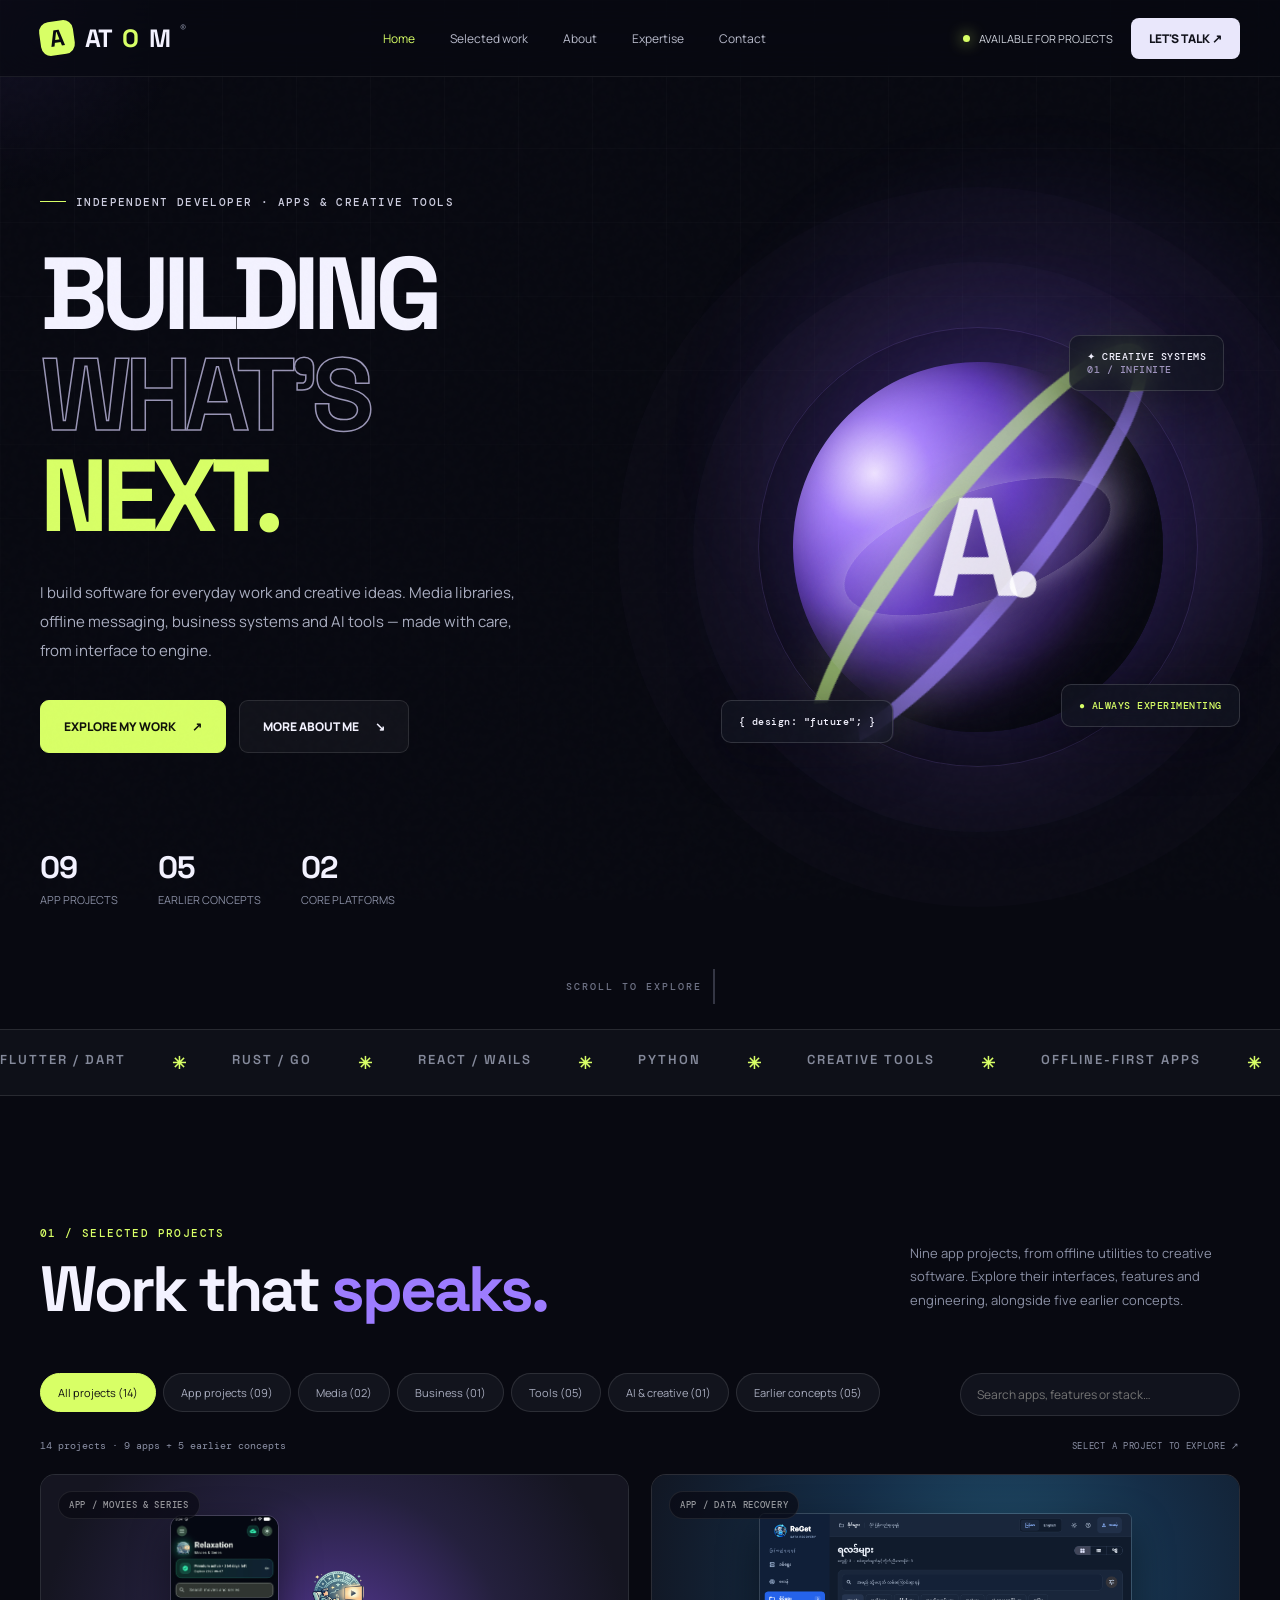
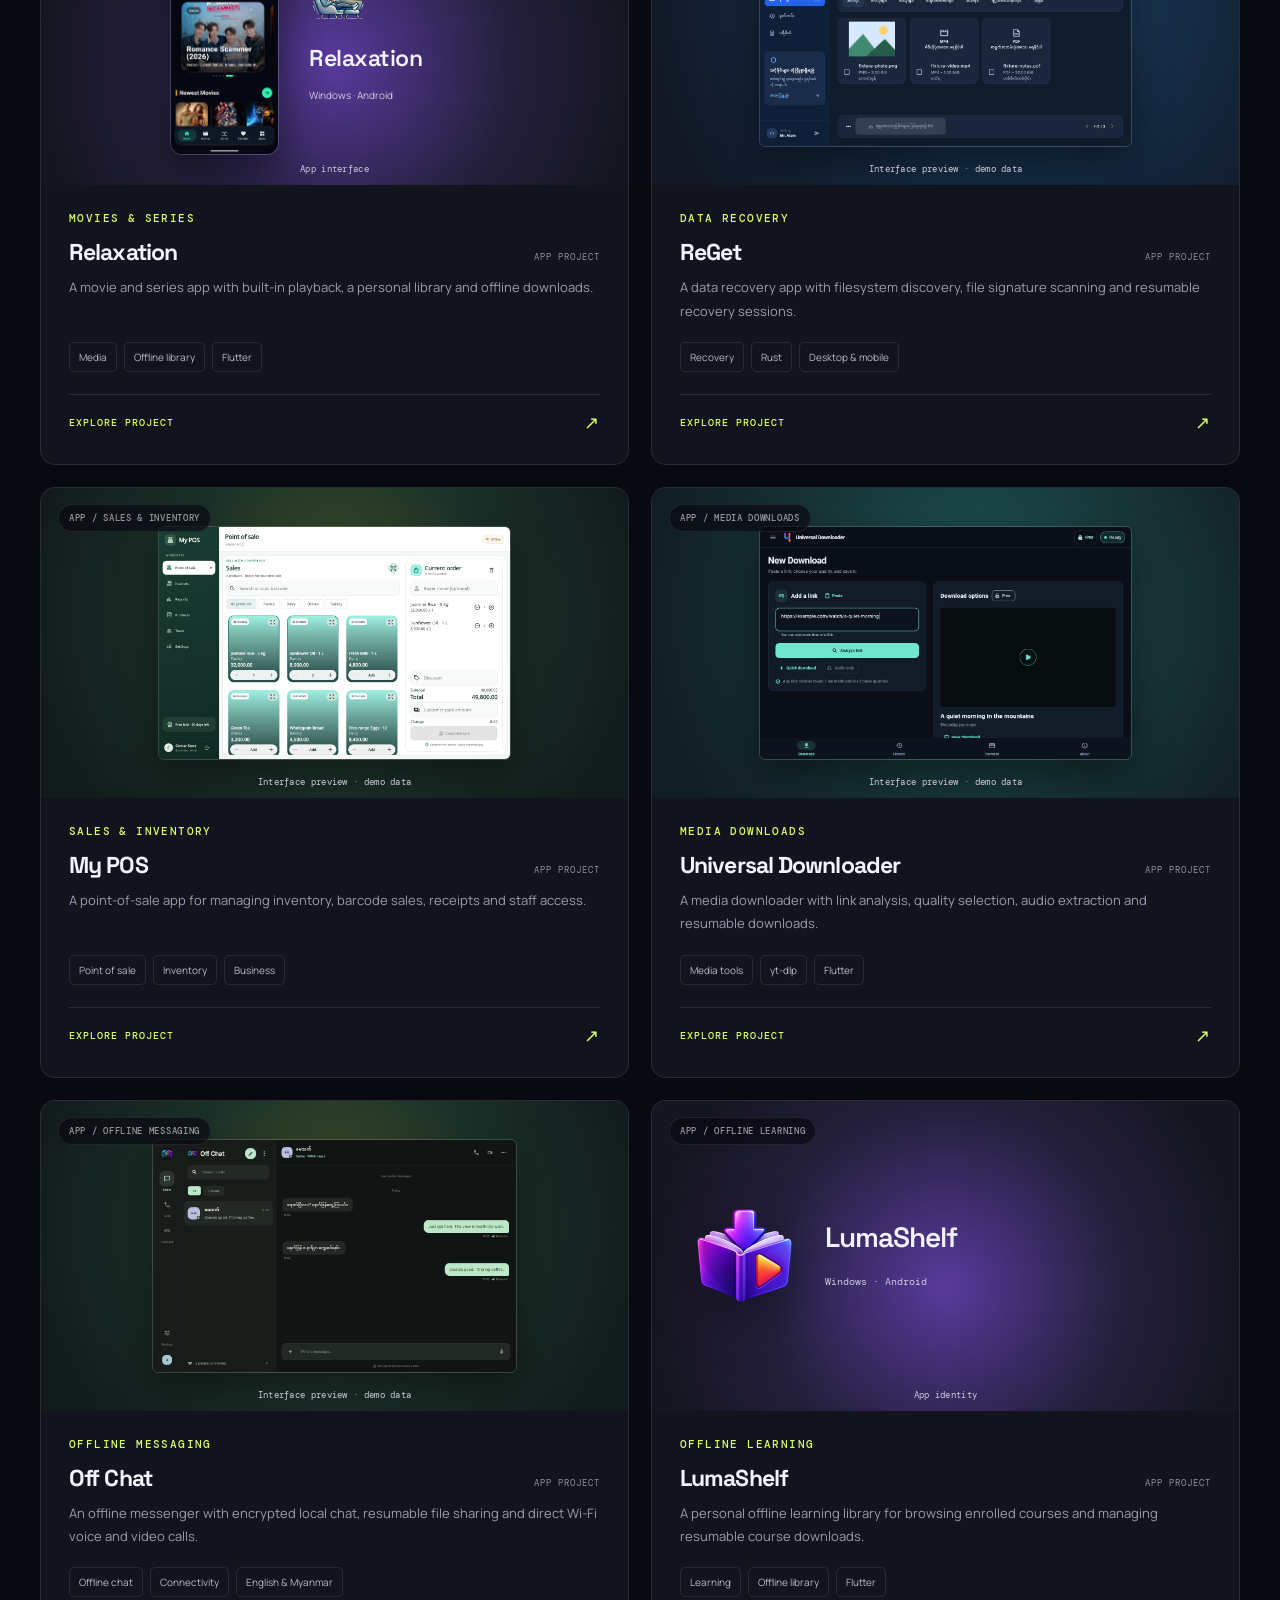
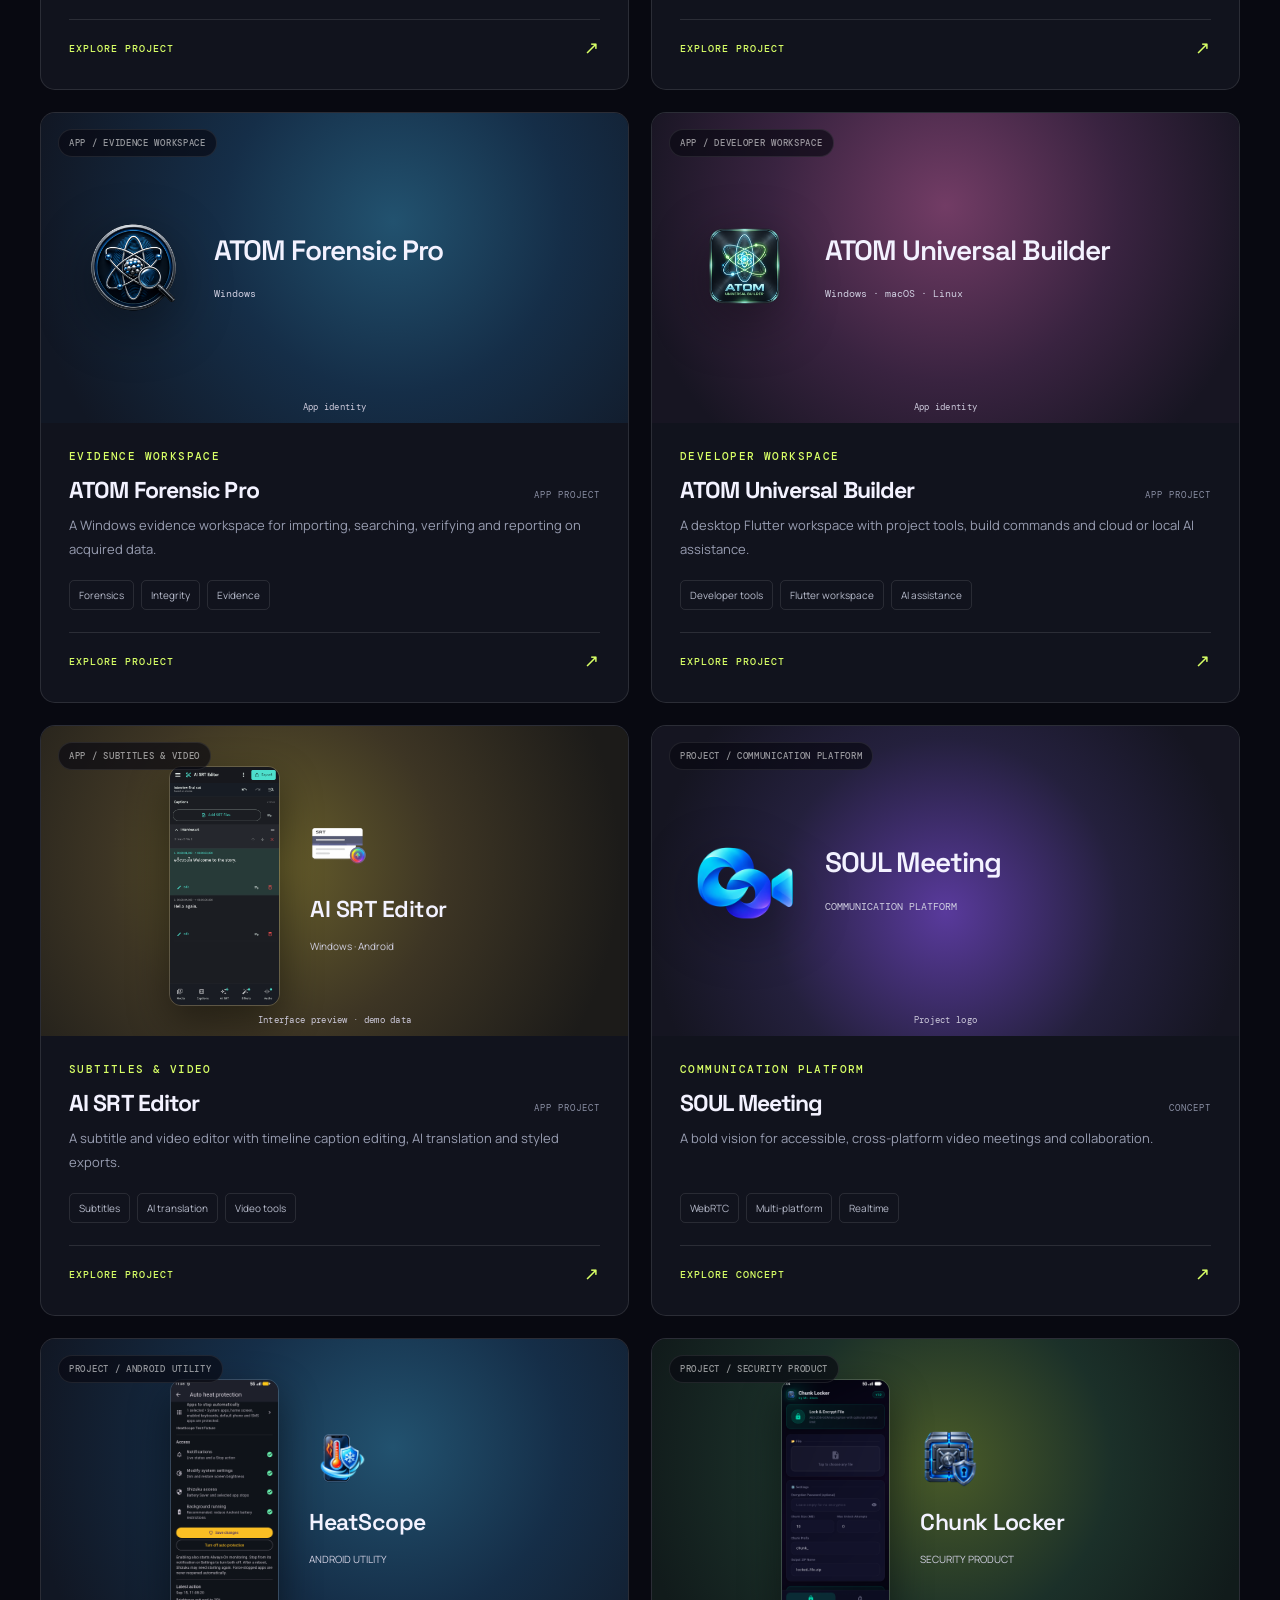
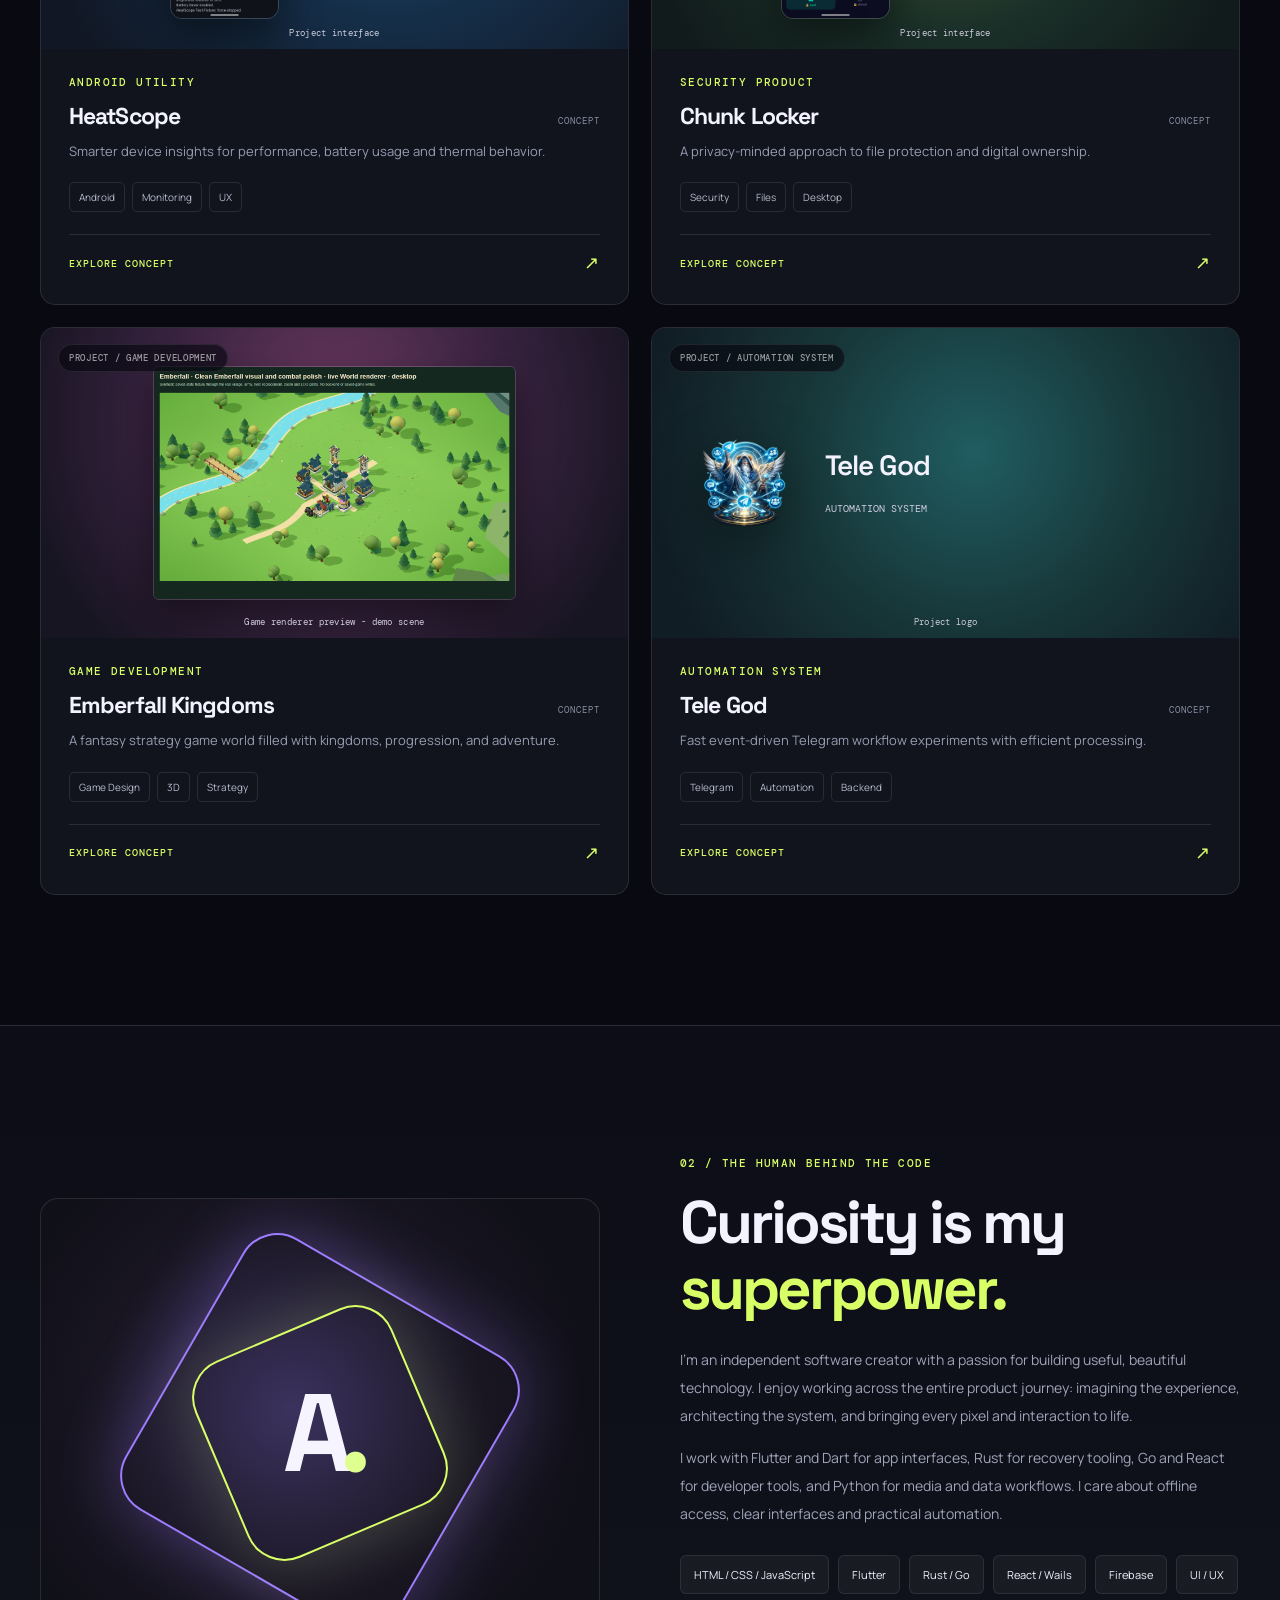
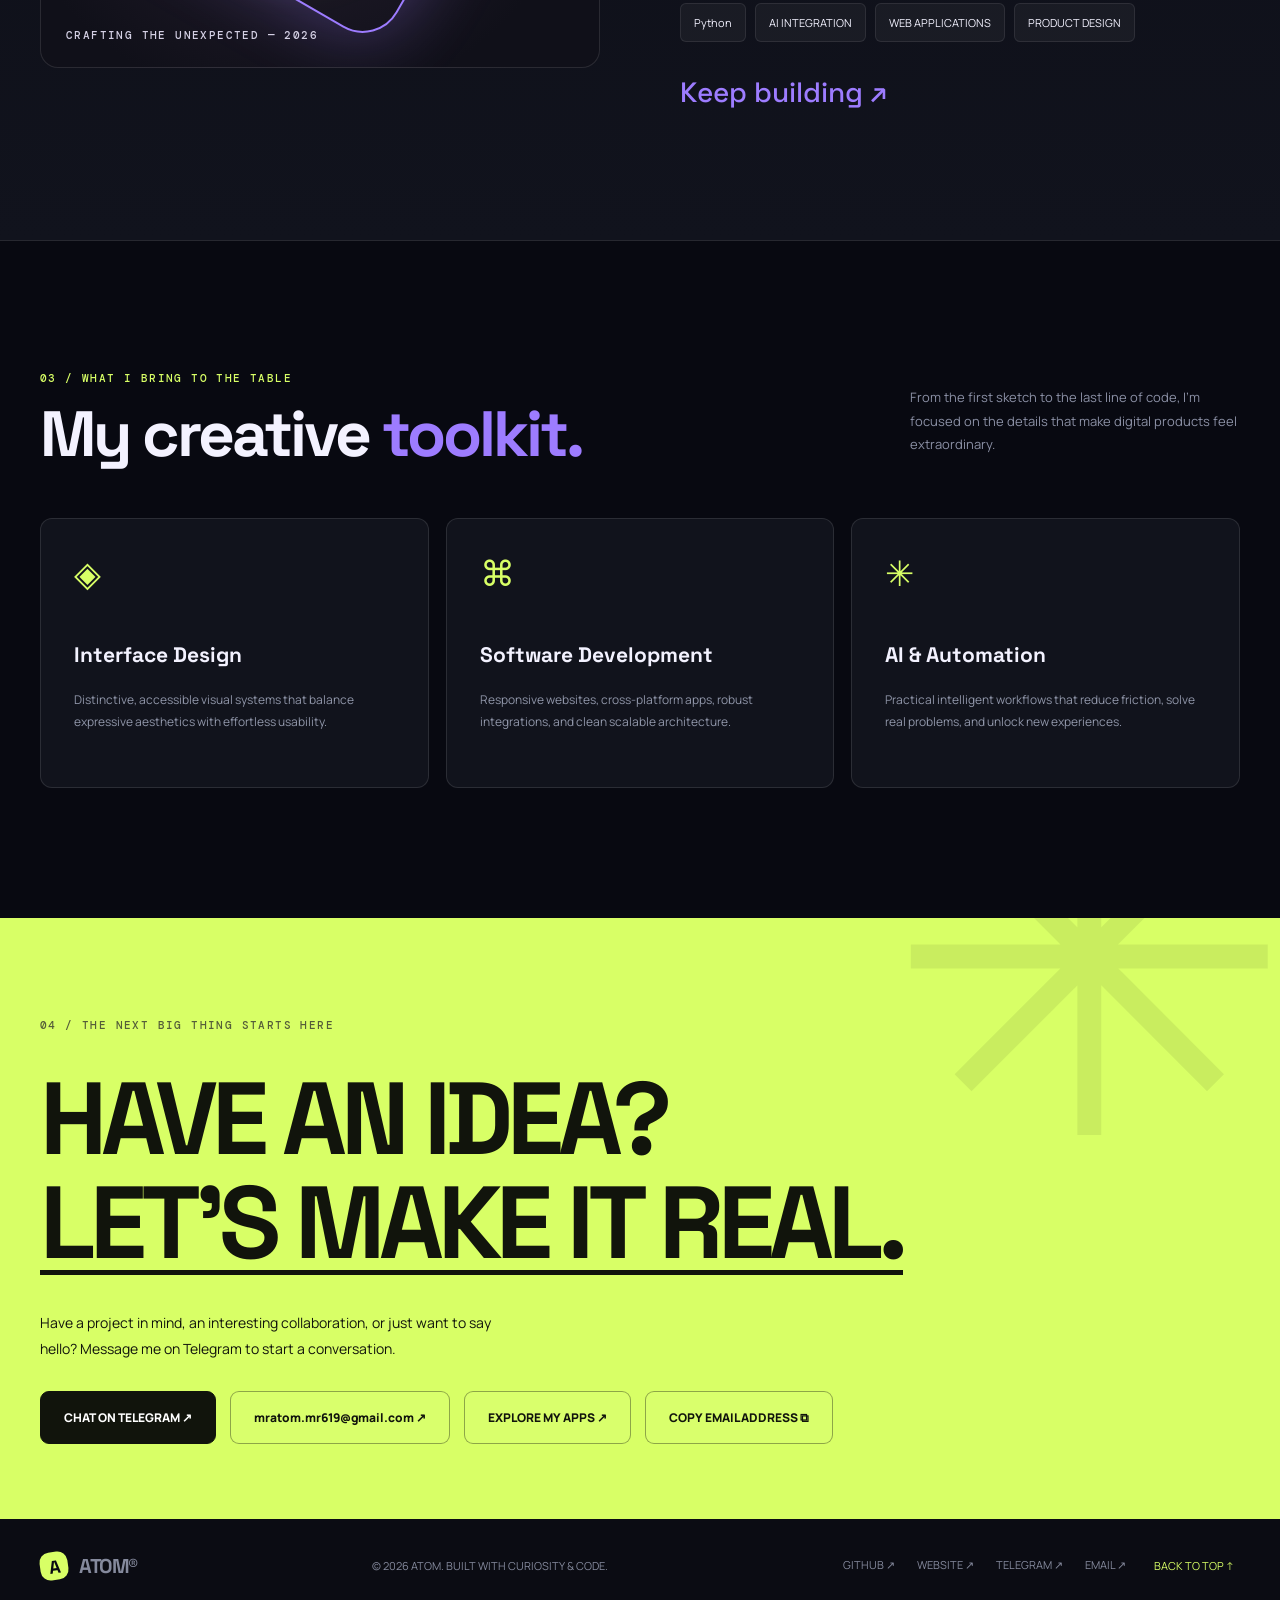
==== commit 4d51d256: "Add original project visuals and contain screenshots within cards" ====
--- a/index.html
+++ b/index.html
@@ -11,7 +11,7 @@
 <meta name="twitter:card" content="summary_large_image">
 <link rel="canonical" href="https://mratom1.github.io/portfolio/">
 <link rel="icon" href="favicon.svg" type="image/svg+xml">
-<link rel="stylesheet" href="styles.css">
+<link rel="stylesheet" href="styles.css?v=a83c1f78e23f">
 </head>
 <body>
 <div class="cursor-glow" id="cursorGlow" aria-hidden="true"></div>
@@ -21,25 +21,25 @@
 <section class="section" id="work"><div class="wrap"><div class="section-head reveal"><div><div class="section-kicker mono"><span class="section-index">01 /</span> SELECTED PROJECTS</div><h2>Work that <em>speaks.</em></h2></div><p class="section-note">Nine app projects, from offline utilities to creative software. Explore their interfaces, features and engineering, alongside five earlier concepts.</p></div>
 <div class="work-controls"><div class="filters" role="group" aria-label="Project filters"><button type="button" class="filter active" data-filter="all" aria-pressed="true">All projects <span>(14)</span></button><button type="button" class="filter" data-filter="apps" aria-pressed="false">App projects <span>(09)</span></button><button type="button" class="filter" data-filter="media" aria-pressed="false">Media <span>(02)</span></button><button type="button" class="filter" data-filter="business" aria-pressed="false">Business <span>(01)</span></button><button type="button" class="filter" data-filter="tools" aria-pressed="false">Tools <span>(05)</span></button><button type="button" class="filter" data-filter="ai" aria-pressed="false">AI & creative <span>(01)</span></button><button type="button" class="filter" data-filter="concepts" aria-pressed="false">Earlier concepts <span>(05)</span></button></div><label class="project-search"><span class="sr-only">Search projects</span><input id="projectSearch" type="search" placeholder="Search apps, features or stack…" autocomplete="off"></label></div>
 <div class="work-status"><p id="resultCount" role="status" aria-live="polite">14 projects · 9 apps + 5 earlier concepts</p><span>SELECT A PROJECT TO EXPLORE ↗</span></div>
-<div class="projects" id="projectGrid"><article class="project" id="relaxation" data-index="0" data-category="media"><div class="project-visual visual-purple"><span class="project-number mono">APP / MOVIES &amp; SERIES</span><div class="portrait-preview"><img class="screen" src="assets/projects/relaxation.webp" alt="Relaxation interface preview" loading="lazy" width="900" height="2000"><div class="preview-aside"><img src="assets/projects/relaxation-icon.png" alt="" width="58" height="58" loading="lazy"><strong>Relaxation</strong><span>Windows · Android</span></div></div><span class="preview-caption">App interface</span></div><div class="project-details"><div class="mono" style="color:var(--acid);margin-bottom:12px">MOVIES &amp; SERIES</div><div class="project-title"><h3>Relaxation</h3><span class="project-status">APP PROJECT</span></div><p>A movie and series app with built-in playback, a personal library and offline downloads.</p><div class="tags"><span>Media</span><span>Offline library</span><span>Flutter</span></div><button type="button" class="project-action" aria-label="Explore Relaxation" data-open="0">EXPLORE PROJECT<span aria-hidden="true">↗</span></button><details><summary>Project details</summary><p>Relaxation brings search, favorites and a built-in video player into one Flutter app for Windows and Android. Playback history, resume controls and an offline library help viewers continue across sessions.</p><ul><li>Movie and series search</li><li>Favorites and personal library</li><li>Playback history and resume</li><li>Offline media downloads</li></ul><p>Built with: Flutter, Dart, Firebase, Telegram, Telethon</p></details></div></article>
-<article class="project" id="reget" data-index="1" data-category="tools"><div class="project-visual visual-blue"><span class="project-number mono">APP / DATA RECOVERY</span><img class="screen" src="assets/projects/reget.png" alt="ReGet interface preview" loading="lazy" width="1280" height="800"><span class="preview-caption">Interface preview Â· demo data</span></div><div class="project-details"><div class="mono" style="color:var(--acid);margin-bottom:12px">DATA RECOVERY</div><div class="project-title"><h3>ReGet</h3><span class="project-status">APP PROJECT</span></div><p>A data recovery app with filesystem discovery, file signature scanning and resumable recovery sessions.</p><div class="tags"><span>Recovery</span><span>Rust</span><span>Desktop &amp; mobile</span></div><button type="button" class="project-action" aria-label="Explore ReGet" data-open="1">EXPLORE PROJECT<span aria-hidden="true">↗</span></button><details><summary>Project details</summary><p>ReGet combines a Flutter interface with a Rust scanning engine to explore recoverable files on Windows and Android. Saved sessions, bounded file previews and licensed export support a structured recovery workflow.</p><ul><li>Filesystem discovery</li><li>File signature scanning</li><li>Resumable scan sessions</li><li>File previews and licensed export</li></ul><p>Built with: Flutter, Dart FFI, Rust, SQLite</p><p>Local scanning, resumable sessions and file previews lead into a licensed export workflow.</p></details></div></article>
-<article class="project" id="my-pos" data-index="2" data-category="business"><div class="project-visual visual-green"><span class="project-number mono">APP / SALES &amp; INVENTORY</span><img class="screen" src="assets/projects/my-pos.png" alt="My POS interface preview" loading="lazy" width="1280" height="847"><span class="preview-caption">Interface preview Â· demo data</span></div><div class="project-details"><div class="mono" style="color:var(--acid);margin-bottom:12px">SALES &amp; INVENTORY</div><div class="project-title"><h3>My POS</h3><span class="project-status">APP PROJECT</span></div><p>A point-of-sale app for managing inventory, barcode sales, receipts and staff access.</p><div class="tags"><span>Point of sale</span><span>Inventory</span><span>Business</span></div><button type="button" class="project-action" aria-label="Explore My POS" data-open="2">EXPLORE PROJECT<span aria-hidden="true">↗</span></button><details><summary>Project details</summary><p>My POS supports retail and restaurant sales workflows with inventory controls, receipts and sales reports on Windows and Android. Staff roles and encrypted local storage complement Firebase account and database services.</p><ul><li>Barcode sales and inventory</li><li>Receipts and billing</li><li>Staff roles and access</li><li>Sales reporting</li></ul><p>Built with: Flutter, Dart, Hive, Firebase Auth, Firebase Realtime Database</p><p>Includes appointment-fee billing for clinic reception workflows.</p></details></div></article>
-<article class="project" id="universal-downloader" data-index="3" data-category="media"><div class="project-visual visual-cyan"><span class="project-number mono">APP / MEDIA DOWNLOADS</span><img class="screen" src="assets/projects/universal-downloader.png" alt="Universal Downloader interface preview" loading="lazy" width="1280" height="800"><span class="preview-caption">Interface preview Â· demo data</span></div><div class="project-details"><div class="mono" style="color:var(--acid);margin-bottom:12px">MEDIA DOWNLOADS</div><div class="project-title"><h3>Universal Downloader</h3><span class="project-status">APP PROJECT</span></div><p>A media downloader with link analysis, quality selection, audio extraction and resumable downloads.</p><div class="tags"><span>Media tools</span><span>yt-dlp</span><span>Flutter</span></div><button type="button" class="project-action" aria-label="Explore Universal Downloader" data-open="3">EXPLORE PROJECT<span aria-hidden="true">↗</span></button><details><summary>Project details</summary><p>Universal Downloader uses yt-dlp with platform-specific media tools to download selected video and audio formats on Windows and Android. Local history, thumbnail saving and download controls keep the workflow in one Flutter interface.</p><ul><li>Media link and quality analysis</li><li>Video and audio downloads</li><li>Pause, resume and retry</li><li>Thumbnails and local history</li></ul><p>Built with: Flutter, Dart, yt-dlp, Python, FFmpeg, Firebase, Cloudflare Workers</p><p>Video and audio formats are selected from those made available by the source.</p></details></div></article>
-<article class="project" id="off-chat" data-index="4" data-category="tools"><div class="project-visual visual-green"><span class="project-number mono">APP / OFFLINE MESSAGING</span><img class="screen" src="assets/projects/off-chat.png" alt="Off Chat interface preview" loading="lazy" width="1280" height="820"><span class="preview-caption">Interface preview Â· demo data</span></div><div class="project-details"><div class="mono" style="color:var(--acid);margin-bottom:12px">OFFLINE MESSAGING</div><div class="project-title"><h3>Off Chat</h3><span class="project-status">APP PROJECT</span></div><p>An offline messenger with encrypted local chat, resumable file sharing and direct Wi-Fi voice and video calls.</p><div class="tags"><span>Offline chat</span><span>Connectivity</span><span>English &amp; Myanmar</span></div><button type="button" class="project-action" aria-label="Explore Off Chat" data-open="4">EXPLORE PROJECT<span aria-hidden="true">↗</span></button><details><summary>Project details</summary><p>Off Chat runs its mesh engine inside the Windows and Android apps, with no separate server required for local messaging. English and Myanmar interfaces bring together groups, local discovery, file transfers and direct calls.</p><ul><li>Encrypted local messaging</li><li>Groups and member controls</li><li>Resumable file sharing</li><li>Direct Wi-Fi voice and video calls</li></ul><p>Built with: Flutter, Dart, WebRTC, TCP / UDP, Bluetooth LE, Hive, Firebase</p><p>Voice and video connect over local Wi-Fi, LAN or a hotspot.</p></details></div></article>
-<article class="project" id="lumashelf" data-index="5" data-category="tools"><div class="project-visual visual-purple"><span class="project-number mono">APP / OFFLINE LEARNING</span><div class="identity-preview"><img src="assets/projects/lumashelf-icon.png" alt="LumaShelf app icon" loading="lazy" width="192" height="192"><div><strong>LumaShelf</strong><span>Windows · Android</span></div></div><span class="preview-caption">App identity</span></div><div class="project-details"><div class="mono" style="color:var(--acid);margin-bottom:12px">OFFLINE LEARNING</div><div class="project-title"><h3>LumaShelf</h3><span class="project-status">APP PROJECT</span></div><p>A personal offline learning library for browsing enrolled courses and managing resumable course downloads.</p><div class="tags"><span>Learning</span><span>Offline library</span><span>Flutter</span></div><button type="button" class="project-action" aria-label="Explore LumaShelf" data-open="5">EXPLORE PROJECT<span aria-hidden="true">↗</span></button><details><summary>Project details</summary><p>LumaShelf provides a native Flutter interface for an enrolled Udemy library on Windows and Android. Course search, curriculum selection and a persistent download queue work with platform-encrypted session storage.</p><ul><li>Enrolled course search</li><li>Curriculum and quality selection</li><li>Resumable download queue</li><li>Platform-encrypted session storage</li></ul><p>Built with: Flutter, Dart, Dio, Windows DPAPI, Android KeyStore</p><p>Native Flutter adaptation derived from UdemySaver, with support for downloadable MP4 lectures and course resources.</p><a href="https://github.com/jadis0x/UdemySaver" target="_blank" rel="noopener noreferrer">Original upstream ↗</a></details></div></article>
-<article class="project" id="atom-forensic-pro" data-index="6" data-category="tools"><div class="project-visual visual-blue"><span class="project-number mono">APP / EVIDENCE WORKSPACE</span><div class="identity-preview"><img src="assets/projects/forensic-icon.png" alt="ATOM Forensic Pro app icon" loading="lazy" width="192" height="192"><div><strong>ATOM Forensic Pro</strong><span>Windows</span></div></div><span class="preview-caption">App identity</span></div><div class="project-details"><div class="mono" style="color:var(--acid);margin-bottom:12px">EVIDENCE WORKSPACE</div><div class="project-title"><h3>ATOM Forensic Pro</h3><span class="project-status">APP PROJECT</span></div><p>A Windows evidence workspace for importing, searching, verifying and reporting on acquired data.</p><div class="tags"><span>Forensics</span><span>Integrity</span><span>Evidence</span></div><button type="button" class="project-action" aria-label="Explore ATOM Forensic Pro" data-open="6">EXPLORE PROJECT<span aria-hidden="true">↗</span></button><details><summary>Project details</summary><p>ATOM Forensic Pro brings folder and JSON imports together with explicit read-only Android acquisition through ADB. SHA-256 integrity checks, an audit log and HTML, CSV and JSON reports support evidence review.</p><ul><li>Folder and JSON evidence imports</li><li>Read-only Android ADB acquisition</li><li>SHA-256 integrity verification</li><li>Search, audit log and reports</li></ul><p>Built with: Flutter, Dart, Python, SQLite, ADB</p><p>Works with accessible local artifacts and explicitly authorized Android ADB acquisitions.</p></details></div></article>
-<article class="project" id="atom-builder" data-index="7" data-category="tools"><div class="project-visual visual-pink"><span class="project-number mono">APP / DEVELOPER WORKSPACE</span><div class="identity-preview"><img src="assets/projects/atom-builder-icon.png" alt="ATOM Universal Builder app icon" loading="lazy" width="192" height="192"><div><strong>ATOM Universal Builder</strong><span>Windows · macOS · Linux</span></div></div><span class="preview-caption">App identity</span></div><div class="project-details"><div class="mono" style="color:var(--acid);margin-bottom:12px">DEVELOPER WORKSPACE</div><div class="project-title"><h3>ATOM Universal Builder</h3><span class="project-status">APP PROJECT</span></div><p>A desktop Flutter workspace with project tools, build commands and cloud or local AI assistance.</p><div class="tags"><span>Developer tools</span><span>Flutter workspace</span><span>AI assistance</span></div><button type="button" class="project-action" aria-label="Explore ATOM Universal Builder" data-open="7">EXPLORE PROJECT<span aria-hidden="true">↗</span></button><details><summary>Project details</summary><p>ATOM Universal Builder combines a Go and Wails desktop shell with a React interface and Monaco editor. Build, run, test and doctor commands sit alongside project search, Git tools, extensions and AI Ask and Agent workflows.</p><ul><li>Flutter build, run, test and doctor</li><li>Project search and Git tools</li><li>Monaco editor and extensions</li><li>Cloud and local AI workflows</li></ul><p>Built with: Go, Wails v2, React, Monaco, Vite</p><p>Windows desktop workspace with macOS and Linux build targets.</p></details></div></article>
-<article class="project" id="ai-srt-editor" data-index="8" data-category="ai"><div class="project-visual visual-yellow"><span class="project-number mono">APP / SUBTITLES &amp; VIDEO</span><div class="portrait-preview"><img class="screen" src="assets/projects/ai-srt-editor.png" alt="AI SRT Editor interface preview" loading="lazy" width="780" height="1688"><div class="preview-aside"><img src="assets/projects/ai-srt-editor-icon.png" alt="" width="58" height="58" loading="lazy"><strong>AI SRT Editor</strong><span>Windows · Android</span></div></div><span class="preview-caption">Interface preview Â· demo data</span></div><div class="project-details"><div class="mono" style="color:var(--acid);margin-bottom:12px">SUBTITLES &amp; VIDEO</div><div class="project-title"><h3>AI SRT Editor</h3><span class="project-status">APP PROJECT</span></div><p>A subtitle and video editor with timeline caption editing, AI translation and styled exports.</p><div class="tags"><span>Subtitles</span><span>AI translation</span><span>Video tools</span></div><button type="button" class="project-action" aria-label="Explore AI SRT Editor" data-open="8">EXPLORE PROJECT<span aria-hidden="true">↗</span></button><details><summary>Project details</summary><p>AI SRT Editor brings caption timing, text editing and subtitle styles into a Flutter workspace for Windows and Android. A project library, autosave and undo support ongoing edits, with SRT, VTT, TXT and MP4 export options.</p><ul><li>Timeline caption editing</li><li>AI-assisted translation</li><li>Subtitle styles and project autosave</li><li>SRT, VTT, TXT and MP4 export</li></ul><p>Built with: Flutter, Dart, FFmpeg, media_kit, Firebase, Cloudflare Workers</p></details></div></article>
-<article class="project" id="soul-meeting" data-index="9" data-category="concepts"><div class="project-visual visual-purple" style="--mock:#a98aff"><span class="project-number mono">EARLIER CONCEPT</span><div class="concept-preview"><div class="mock-window"><div class="mock-top"><i></i><i></i><i></i></div><div class="mock-body"><div class="mock-side"><i></i><i></i><i></i><i></i></div><div class="mock-main"><div class="mock-title"></div><div class="mock-chart"><i style="--h:35%"></i><i style="--h:64%"></i><i style="--h:51%"></i><i style="--h:83%"></i><i style="--h:70%"></i><i style="--h:100%"></i></div><div class="mock-row"><i></i><i></i><i></i></div></div></div></div></div><span class="preview-caption">Concept illustration</span></div><div class="project-details"><div class="mono" style="color:var(--acid);margin-bottom:12px">COMMUNICATION PLATFORM</div><div class="project-title"><h3>SOUL Meeting</h3><span class="project-status">CONCEPT</span></div><p>A bold vision for accessible, cross-platform video meetings and collaboration.</p><div class="tags"><span>WebRTC</span><span>Multi-platform</span><span>Realtime</span></div><button type="button" class="project-action" aria-label="Explore SOUL Meeting" data-open="9">EXPLORE CONCEPT<span aria-hidden="true">↗</span></button><details><summary>Project details</summary><p>SOUL is a concept for a modern video meeting platform across Web, Android, iOS and Windows, designed with affordability, useful collaboration tools and large meetings in mind.</p><p>Built with: WebRTC, Multi-platform, Realtime</p></details></div></article>
-<article class="project" id="heatscope" data-index="10" data-category="concepts"><div class="project-visual visual-blue" style="--mock:#63caec"><span class="project-number mono">EARLIER CONCEPT</span><div class="concept-preview"><div class="mock-window"><div class="mock-top"><i></i><i></i><i></i></div><div class="mock-body"><div class="mock-side"><i></i><i></i><i></i><i></i></div><div class="mock-main"><div class="mock-title"></div><div class="mock-chart"><i style="--h:35%"></i><i style="--h:64%"></i><i style="--h:51%"></i><i style="--h:83%"></i><i style="--h:70%"></i><i style="--h:100%"></i></div><div class="mock-row"><i></i><i></i><i></i></div></div></div></div></div><span class="preview-caption">Concept illustration</span></div><div class="project-details"><div class="mono" style="color:var(--acid);margin-bottom:12px">ANDROID UTILITY</div><div class="project-title"><h3>HeatScope</h3><span class="project-status">CONCEPT</span></div><p>Smarter device insights for performance, battery usage and thermal behavior.</p><div class="tags"><span>Android</span><span>Monitoring</span><span>UX</span></div><button type="button" class="project-action" aria-label="Explore HeatScope" data-open="10">EXPLORE CONCEPT<span aria-hidden="true">↗</span></button><details><summary>Project details</summary><p>HeatScope explores a privacy-minded Android utility that helps people understand which background activities may contribute to device heat and drain, with clear, honest diagnostics.</p><p>Built with: Android, Monitoring, UX</p></details></div></article>
-<article class="project" id="chunk-locker" data-index="11" data-category="concepts"><div class="project-visual visual-green" style="--mock:#d8ff66"><span class="project-number mono">EARLIER CONCEPT</span><div class="concept-preview"><div class="mock-window"><div class="mock-top"><i></i><i></i><i></i></div><div class="mock-body"><div class="mock-side"><i></i><i></i><i></i><i></i></div><div class="mock-main"><div class="mock-title"></div><div class="mock-chart"><i style="--h:35%"></i><i style="--h:64%"></i><i style="--h:51%"></i><i style="--h:83%"></i><i style="--h:70%"></i><i style="--h:100%"></i></div><div class="mock-row"><i></i><i></i><i></i></div></div></div></div></div><span class="preview-caption">Concept illustration</span></div><div class="project-details"><div class="mono" style="color:var(--acid);margin-bottom:12px">SECURITY PRODUCT</div><div class="project-title"><h3>Chunk Locker</h3><span class="project-status">CONCEPT</span></div><p>A privacy-minded approach to file protection and digital ownership.</p><div class="tags"><span>Security</span><span>Files</span><span>Desktop</span></div><button type="button" class="project-action" aria-label="Explore Chunk Locker" data-open="11">EXPLORE CONCEPT<span aria-hidden="true">↗</span></button><details><summary>Project details</summary><p>Chunk Locker represents the idea that strong data protection should still feel approachable, usable and under the user’s control.</p><p>Built with: Security, Files, Desktop</p></details></div></article>
-<article class="project" id="emberfall-kingdoms" data-index="12" data-category="concepts"><div class="project-visual visual-pink" style="--mock:#fa89bd"><span class="project-number mono">EARLIER CONCEPT</span><div class="concept-preview"><div class="mock-window"><div class="mock-top"><i></i><i></i><i></i></div><div class="mock-body"><div class="mock-side"><i></i><i></i><i></i><i></i></div><div class="mock-main"><div class="mock-title"></div><div class="mock-chart"><i style="--h:35%"></i><i style="--h:64%"></i><i style="--h:51%"></i><i style="--h:83%"></i><i style="--h:70%"></i><i style="--h:100%"></i></div><div class="mock-row"><i></i><i></i><i></i></div></div></div></div></div><span class="preview-caption">Concept illustration</span></div><div class="project-details"><div class="mono" style="color:var(--acid);margin-bottom:12px">GAME DEVELOPMENT</div><div class="project-title"><h3>Emberfall Kingdoms</h3><span class="project-status">CONCEPT</span></div><p>A fantasy strategy game world filled with kingdoms, progression, and adventure.</p><div class="tags"><span>Game Design</span><span>3D</span><span>Strategy</span></div><button type="button" class="project-action" aria-label="Explore Emberfall Kingdoms" data-open="12">EXPLORE CONCEPT<span aria-hidden="true">↗</span></button><details><summary>Project details</summary><p>Emberfall Kingdoms is a game development project exploring evolving heroes, armies, environments and upgradeable buildings with visually distinct progression.</p><p>Built with: Game Design, 3D, Strategy</p></details></div></article>
-<article class="project" id="tele-god" data-index="13" data-category="concepts"><div class="project-visual visual-cyan" style="--mock:#75e4df"><span class="project-number mono">EARLIER CONCEPT</span><div class="concept-preview"><div class="mock-window"><div class="mock-top"><i></i><i></i><i></i></div><div class="mock-body"><div class="mock-side"><i></i><i></i><i></i><i></i></div><div class="mock-main"><div class="mock-title"></div><div class="mock-chart"><i style="--h:35%"></i><i style="--h:64%"></i><i style="--h:51%"></i><i style="--h:83%"></i><i style="--h:70%"></i><i style="--h:100%"></i></div><div class="mock-row"><i></i><i></i><i></i></div></div></div></div></div><span class="preview-caption">Concept illustration</span></div><div class="project-details"><div class="mono" style="color:var(--acid);margin-bottom:12px">AUTOMATION SYSTEM</div><div class="project-title"><h3>Tele God</h3><span class="project-status">CONCEPT</span></div><p>Fast event-driven Telegram workflow experiments with efficient processing.</p><div class="tags"><span>Telegram</span><span>Automation</span><span>Backend</span></div><button type="button" class="project-action" aria-label="Explore Tele God" data-open="13">EXPLORE CONCEPT<span aria-hidden="true">↗</span></button><details><summary>Project details</summary><p>Tele God explores Telegram monitoring and forwarding automation, with an emphasis on response speed, resource efficiency and dependable background processing.</p><p>Built with: Telegram, Automation, Backend</p></details></div></article></div><p class="empty" id="emptyMessage" hidden>No projects match your search. Try a different term or category.</p><noscript><p class="section-note">JavaScript is disabled. All projects and their expandable details are available below.</p></noscript></div></section>
+<div class="projects" id="projectGrid"><article class="project" id="relaxation" data-index="0" data-category="media"><div class="project-visual visual-purple"><span class="project-number mono">APP / MOVIES &amp; SERIES</span><div class="portrait-preview"><img class="screen" src="assets/projects/relaxation.webp" alt="Relaxation interface preview" loading="lazy" decoding="async" width="900" height="2000"><div class="preview-aside"><img src="assets/projects/relaxation-icon.png" alt="" width="58" height="58" loading="lazy" decoding="async"><strong>Relaxation</strong><span>Windows · Android</span></div></div><span class="preview-caption">App interface</span></div><div class="project-details"><div class="mono" style="color:var(--acid);margin-bottom:12px">MOVIES &amp; SERIES</div><div class="project-title"><h3>Relaxation</h3><span class="project-status">APP PROJECT</span></div><p>A movie and series app with built-in playback, a personal library and offline downloads.</p><div class="tags"><span>Media</span><span>Offline library</span><span>Flutter</span></div><button type="button" class="project-action" aria-label="Explore Relaxation" data-open="0">EXPLORE PROJECT<span aria-hidden="true">↗</span></button><details><summary>Project details</summary><p>Relaxation brings search, favorites and a built-in video player into one Flutter app for Windows and Android. Playback history, resume controls and an offline library help viewers continue across sessions.</p><ul><li>Movie and series search</li><li>Favorites and personal library</li><li>Playback history and resume</li><li>Offline media downloads</li></ul><p>Built with: Flutter, Dart, Firebase, Telegram, Telethon</p></details></div></article>
+<article class="project" id="reget" data-index="1" data-category="tools"><div class="project-visual visual-blue"><span class="project-number mono">APP / DATA RECOVERY</span><img class="screen" src="assets/projects/reget.png" alt="ReGet interface preview" loading="lazy" decoding="async" width="1280" height="800"><span class="preview-caption">Interface preview · demo data</span></div><div class="project-details"><div class="mono" style="color:var(--acid);margin-bottom:12px">DATA RECOVERY</div><div class="project-title"><h3>ReGet</h3><span class="project-status">APP PROJECT</span></div><p>A data recovery app with filesystem discovery, file signature scanning and resumable recovery sessions.</p><div class="tags"><span>Recovery</span><span>Rust</span><span>Desktop &amp; mobile</span></div><button type="button" class="project-action" aria-label="Explore ReGet" data-open="1">EXPLORE PROJECT<span aria-hidden="true">↗</span></button><details><summary>Project details</summary><p>ReGet combines a Flutter interface with a Rust scanning engine to explore recoverable files on Windows and Android. Saved sessions, bounded file previews and licensed export support a structured recovery workflow.</p><ul><li>Filesystem discovery</li><li>File signature scanning</li><li>Resumable scan sessions</li><li>File previews and licensed export</li></ul><p>Built with: Flutter, Dart FFI, Rust, SQLite</p><p>Local scanning, resumable sessions and file previews lead into a licensed export workflow.</p></details></div></article>
+<article class="project" id="my-pos" data-index="2" data-category="business"><div class="project-visual visual-green"><span class="project-number mono">APP / SALES &amp; INVENTORY</span><img class="screen" src="assets/projects/my-pos.png" alt="My POS interface preview" loading="lazy" decoding="async" width="1280" height="847"><span class="preview-caption">Interface preview · demo data</span></div><div class="project-details"><div class="mono" style="color:var(--acid);margin-bottom:12px">SALES &amp; INVENTORY</div><div class="project-title"><h3>My POS</h3><span class="project-status">APP PROJECT</span></div><p>A point-of-sale app for managing inventory, barcode sales, receipts and staff access.</p><div class="tags"><span>Point of sale</span><span>Inventory</span><span>Business</span></div><button type="button" class="project-action" aria-label="Explore My POS" data-open="2">EXPLORE PROJECT<span aria-hidden="true">↗</span></button><details><summary>Project details</summary><p>My POS supports retail and restaurant sales workflows with inventory controls, receipts and sales reports on Windows and Android. Staff roles and encrypted local storage complement Firebase account and database services.</p><ul><li>Barcode sales and inventory</li><li>Receipts and billing</li><li>Staff roles and access</li><li>Sales reporting</li></ul><p>Built with: Flutter, Dart, Hive, Firebase Auth, Firebase Realtime Database</p><p>Includes appointment-fee billing for clinic reception workflows.</p></details></div></article>
+<article class="project" id="universal-downloader" data-index="3" data-category="media"><div class="project-visual visual-cyan"><span class="project-number mono">APP / MEDIA DOWNLOADS</span><img class="screen" src="assets/projects/universal-downloader.png" alt="Universal Downloader interface preview" loading="lazy" decoding="async" width="1280" height="800"><span class="preview-caption">Interface preview · demo data</span></div><div class="project-details"><div class="mono" style="color:var(--acid);margin-bottom:12px">MEDIA DOWNLOADS</div><div class="project-title"><h3>Universal Downloader</h3><span class="project-status">APP PROJECT</span></div><p>A media downloader with link analysis, quality selection, audio extraction and resumable downloads.</p><div class="tags"><span>Media tools</span><span>yt-dlp</span><span>Flutter</span></div><button type="button" class="project-action" aria-label="Explore Universal Downloader" data-open="3">EXPLORE PROJECT<span aria-hidden="true">↗</span></button><details><summary>Project details</summary><p>Universal Downloader uses yt-dlp with platform-specific media tools to download selected video and audio formats on Windows and Android. Local history, thumbnail saving and download controls keep the workflow in one Flutter interface.</p><ul><li>Media link and quality analysis</li><li>Video and audio downloads</li><li>Pause, resume and retry</li><li>Thumbnails and local history</li></ul><p>Built with: Flutter, Dart, yt-dlp, Python, FFmpeg, Firebase, Cloudflare Workers</p><p>Video and audio formats are selected from those made available by the source.</p></details></div></article>
+<article class="project" id="off-chat" data-index="4" data-category="tools"><div class="project-visual visual-green"><span class="project-number mono">APP / OFFLINE MESSAGING</span><img class="screen" src="assets/projects/off-chat.png" alt="Off Chat interface preview" loading="lazy" decoding="async" width="1280" height="820"><span class="preview-caption">Interface preview · demo data</span></div><div class="project-details"><div class="mono" style="color:var(--acid);margin-bottom:12px">OFFLINE MESSAGING</div><div class="project-title"><h3>Off Chat</h3><span class="project-status">APP PROJECT</span></div><p>An offline messenger with encrypted local chat, resumable file sharing and direct Wi-Fi voice and video calls.</p><div class="tags"><span>Offline chat</span><span>Connectivity</span><span>English &amp; Myanmar</span></div><button type="button" class="project-action" aria-label="Explore Off Chat" data-open="4">EXPLORE PROJECT<span aria-hidden="true">↗</span></button><details><summary>Project details</summary><p>Off Chat runs its mesh engine inside the Windows and Android apps, with no separate server required for local messaging. English and Myanmar interfaces bring together groups, local discovery, file transfers and direct calls.</p><ul><li>Encrypted local messaging</li><li>Groups and member controls</li><li>Resumable file sharing</li><li>Direct Wi-Fi voice and video calls</li></ul><p>Built with: Flutter, Dart, WebRTC, TCP / UDP, Bluetooth LE, Hive, Firebase</p><p>Voice and video connect over local Wi-Fi, LAN or a hotspot.</p></details></div></article>
+<article class="project" id="lumashelf" data-index="5" data-category="tools"><div class="project-visual visual-purple"><span class="project-number mono">APP / OFFLINE LEARNING</span><div class="identity-preview"><img src="assets/projects/lumashelf-icon.png" alt="LumaShelf app icon" loading="lazy" decoding="async" width="256" height="256"><div><strong>LumaShelf</strong><span>Windows · Android</span></div></div><span class="preview-caption">App identity</span></div><div class="project-details"><div class="mono" style="color:var(--acid);margin-bottom:12px">OFFLINE LEARNING</div><div class="project-title"><h3>LumaShelf</h3><span class="project-status">APP PROJECT</span></div><p>A personal offline learning library for browsing enrolled courses and managing resumable course downloads.</p><div class="tags"><span>Learning</span><span>Offline library</span><span>Flutter</span></div><button type="button" class="project-action" aria-label="Explore LumaShelf" data-open="5">EXPLORE PROJECT<span aria-hidden="true">↗</span></button><details><summary>Project details</summary><p>LumaShelf provides a native Flutter interface for an enrolled Udemy library on Windows and Android. Course search, curriculum selection and a persistent download queue work with platform-encrypted session storage.</p><ul><li>Enrolled course search</li><li>Curriculum and quality selection</li><li>Resumable download queue</li><li>Platform-encrypted session storage</li></ul><p>Built with: Flutter, Dart, Dio, Windows DPAPI, Android KeyStore</p><p>Native Flutter adaptation derived from UdemySaver, with support for downloadable MP4 lectures and course resources.</p><a href="https://github.com/jadis0x/UdemySaver" target="_blank" rel="noopener noreferrer">Original upstream ↗</a></details></div></article>
+<article class="project" id="atom-forensic-pro" data-index="6" data-category="tools"><div class="project-visual visual-blue"><span class="project-number mono">APP / EVIDENCE WORKSPACE</span><div class="identity-preview"><img src="assets/projects/forensic-icon.png" alt="ATOM Forensic Pro app icon" loading="lazy" decoding="async" width="256" height="256"><div><strong>ATOM Forensic Pro</strong><span>Windows</span></div></div><span class="preview-caption">App identity</span></div><div class="project-details"><div class="mono" style="color:var(--acid);margin-bottom:12px">EVIDENCE WORKSPACE</div><div class="project-title"><h3>ATOM Forensic Pro</h3><span class="project-status">APP PROJECT</span></div><p>A Windows evidence workspace for importing, searching, verifying and reporting on acquired data.</p><div class="tags"><span>Forensics</span><span>Integrity</span><span>Evidence</span></div><button type="button" class="project-action" aria-label="Explore ATOM Forensic Pro" data-open="6">EXPLORE PROJECT<span aria-hidden="true">↗</span></button><details><summary>Project details</summary><p>ATOM Forensic Pro brings folder and JSON imports together with explicit read-only Android acquisition through ADB. SHA-256 integrity checks, an audit log and HTML, CSV and JSON reports support evidence review.</p><ul><li>Folder and JSON evidence imports</li><li>Read-only Android ADB acquisition</li><li>SHA-256 integrity verification</li><li>Search, audit log and reports</li></ul><p>Built with: Flutter, Dart, Python, SQLite, ADB</p><p>Works with accessible local artifacts and explicitly authorized Android ADB acquisitions.</p></details></div></article>
+<article class="project" id="atom-builder" data-index="7" data-category="tools"><div class="project-visual visual-pink"><span class="project-number mono">APP / DEVELOPER WORKSPACE</span><div class="identity-preview"><img src="assets/projects/atom-builder-icon.png" alt="ATOM Universal Builder app icon" loading="lazy" decoding="async" width="256" height="256"><div><strong>ATOM Universal Builder</strong><span>Windows · macOS · Linux</span></div></div><span class="preview-caption">App identity</span></div><div class="project-details"><div class="mono" style="color:var(--acid);margin-bottom:12px">DEVELOPER WORKSPACE</div><div class="project-title"><h3>ATOM Universal Builder</h3><span class="project-status">APP PROJECT</span></div><p>A desktop Flutter workspace with project tools, build commands and cloud or local AI assistance.</p><div class="tags"><span>Developer tools</span><span>Flutter workspace</span><span>AI assistance</span></div><button type="button" class="project-action" aria-label="Explore ATOM Universal Builder" data-open="7">EXPLORE PROJECT<span aria-hidden="true">↗</span></button><details><summary>Project details</summary><p>ATOM Universal Builder combines a Go and Wails desktop shell with a React interface and Monaco editor. Build, run, test and doctor commands sit alongside project search, Git tools, extensions and AI Ask and Agent workflows.</p><ul><li>Flutter build, run, test and doctor</li><li>Project search and Git tools</li><li>Monaco editor and extensions</li><li>Cloud and local AI workflows</li></ul><p>Built with: Go, Wails v2, React, Monaco, Vite</p><p>Windows desktop workspace with macOS and Linux build targets.</p></details></div></article>
+<article class="project" id="ai-srt-editor" data-index="8" data-category="ai"><div class="project-visual visual-yellow"><span class="project-number mono">APP / SUBTITLES &amp; VIDEO</span><div class="portrait-preview"><img class="screen" src="assets/projects/ai-srt-editor.png" alt="AI SRT Editor interface preview" loading="lazy" decoding="async" width="780" height="1688"><div class="preview-aside"><img src="assets/projects/ai-srt-editor-icon.png" alt="" width="58" height="58" loading="lazy" decoding="async"><strong>AI SRT Editor</strong><span>Windows · Android</span></div></div><span class="preview-caption">Interface preview · demo data</span></div><div class="project-details"><div class="mono" style="color:var(--acid);margin-bottom:12px">SUBTITLES &amp; VIDEO</div><div class="project-title"><h3>AI SRT Editor</h3><span class="project-status">APP PROJECT</span></div><p>A subtitle and video editor with timeline caption editing, AI translation and styled exports.</p><div class="tags"><span>Subtitles</span><span>AI translation</span><span>Video tools</span></div><button type="button" class="project-action" aria-label="Explore AI SRT Editor" data-open="8">EXPLORE PROJECT<span aria-hidden="true">↗</span></button><details><summary>Project details</summary><p>AI SRT Editor brings caption timing, text editing and subtitle styles into a Flutter workspace for Windows and Android. A project library, autosave and undo support ongoing edits, with SRT, VTT, TXT and MP4 export options.</p><ul><li>Timeline caption editing</li><li>AI-assisted translation</li><li>Subtitle styles and project autosave</li><li>SRT, VTT, TXT and MP4 export</li></ul><p>Built with: Flutter, Dart, FFmpeg, media_kit, Firebase, Cloudflare Workers</p></details></div></article>
+<article class="project" id="soul-meeting" data-index="9" data-category="concepts"><div class="project-visual visual-purple"><span class="project-number mono">PROJECT / COMMUNICATION PLATFORM</span><div class="identity-preview"><img src="assets/projects/soul-meeting-icon.png" alt="SOUL Meeting app icon" loading="lazy" decoding="async" width="256" height="256"><div><strong>SOUL Meeting</strong><span>COMMUNICATION PLATFORM</span></div></div><span class="preview-caption">Project logo</span></div><div class="project-details"><div class="mono" style="color:var(--acid);margin-bottom:12px">COMMUNICATION PLATFORM</div><div class="project-title"><h3>SOUL Meeting</h3><span class="project-status">CONCEPT</span></div><p>A bold vision for accessible, cross-platform video meetings and collaboration.</p><div class="tags"><span>WebRTC</span><span>Multi-platform</span><span>Realtime</span></div><button type="button" class="project-action" aria-label="Explore SOUL Meeting" data-open="9">EXPLORE CONCEPT<span aria-hidden="true">↗</span></button><details><summary>Project details</summary><p>SOUL is a concept for a modern video meeting platform across Web, Android, iOS and Windows, designed with affordability, useful collaboration tools and large meetings in mind.</p><p>Built with: WebRTC, Multi-platform, Realtime</p></details></div></article>
+<article class="project" id="heatscope" data-index="10" data-category="concepts"><div class="project-visual visual-blue"><span class="project-number mono">PROJECT / ANDROID UTILITY</span><div class="portrait-preview"><img class="screen" src="assets/projects/heatscope.png" alt="HeatScope interface preview" loading="lazy" decoding="async" width="1080" height="2400"><div class="preview-aside"><img src="assets/projects/heatscope-icon.png" alt="" width="58" height="58" loading="lazy" decoding="async"><strong>HeatScope</strong><span>ANDROID UTILITY</span></div></div><span class="preview-caption">Project interface</span></div><div class="project-details"><div class="mono" style="color:var(--acid);margin-bottom:12px">ANDROID UTILITY</div><div class="project-title"><h3>HeatScope</h3><span class="project-status">CONCEPT</span></div><p>Smarter device insights for performance, battery usage and thermal behavior.</p><div class="tags"><span>Android</span><span>Monitoring</span><span>UX</span></div><button type="button" class="project-action" aria-label="Explore HeatScope" data-open="10">EXPLORE CONCEPT<span aria-hidden="true">↗</span></button><details><summary>Project details</summary><p>HeatScope explores a privacy-minded Android utility that helps people understand which background activities may contribute to device heat and drain, with clear, honest diagnostics.</p><p>Built with: Android, Monitoring, UX</p></details></div></article>
+<article class="project" id="chunk-locker" data-index="11" data-category="concepts"><div class="project-visual visual-green"><span class="project-number mono">PROJECT / SECURITY PRODUCT</span><div class="portrait-preview"><img class="screen" src="assets/projects/chunk-locker.png" alt="Chunk Locker interface preview" loading="lazy" decoding="async" width="1080" height="2400"><div class="preview-aside"><img src="assets/projects/chunk-locker-icon.png" alt="" width="58" height="58" loading="lazy" decoding="async"><strong>Chunk Locker</strong><span>SECURITY PRODUCT</span></div></div><span class="preview-caption">Project interface</span></div><div class="project-details"><div class="mono" style="color:var(--acid);margin-bottom:12px">SECURITY PRODUCT</div><div class="project-title"><h3>Chunk Locker</h3><span class="project-status">CONCEPT</span></div><p>A privacy-minded approach to file protection and digital ownership.</p><div class="tags"><span>Security</span><span>Files</span><span>Desktop</span></div><button type="button" class="project-action" aria-label="Explore Chunk Locker" data-open="11">EXPLORE CONCEPT<span aria-hidden="true">↗</span></button><details><summary>Project details</summary><p>Chunk Locker represents the idea that strong data protection should still feel approachable, usable and under the user’s control.</p><p>Built with: Security, Files, Desktop</p></details></div></article>
+<article class="project" id="emberfall-kingdoms" data-index="12" data-category="concepts"><div class="project-visual visual-pink"><span class="project-number mono">PROJECT / GAME DEVELOPMENT</span><img class="screen" src="assets/projects/emberfall-kingdoms.png" alt="Emberfall Kingdoms interface preview" loading="lazy" decoding="async" width="1280" height="821"><span class="preview-caption">Game renderer preview - demo scene</span></div><div class="project-details"><div class="mono" style="color:var(--acid);margin-bottom:12px">GAME DEVELOPMENT</div><div class="project-title"><h3>Emberfall Kingdoms</h3><span class="project-status">CONCEPT</span></div><p>A fantasy strategy game world filled with kingdoms, progression, and adventure.</p><div class="tags"><span>Game Design</span><span>3D</span><span>Strategy</span></div><button type="button" class="project-action" aria-label="Explore Emberfall Kingdoms" data-open="12">EXPLORE CONCEPT<span aria-hidden="true">↗</span></button><details><summary>Project details</summary><p>Emberfall Kingdoms is a game development project exploring evolving heroes, armies, environments and upgradeable buildings with visually distinct progression.</p><p>Built with: Game Design, 3D, Strategy</p></details></div></article>
+<article class="project" id="tele-god" data-index="13" data-category="concepts"><div class="project-visual visual-cyan"><span class="project-number mono">PROJECT / AUTOMATION SYSTEM</span><div class="identity-preview"><img src="assets/projects/tele-god-icon.png" alt="Tele God app icon" loading="lazy" decoding="async" width="256" height="256"><div><strong>Tele God</strong><span>AUTOMATION SYSTEM</span></div></div><span class="preview-caption">Project logo</span></div><div class="project-details"><div class="mono" style="color:var(--acid);margin-bottom:12px">AUTOMATION SYSTEM</div><div class="project-title"><h3>Tele God</h3><span class="project-status">CONCEPT</span></div><p>Fast event-driven Telegram workflow experiments with efficient processing.</p><div class="tags"><span>Telegram</span><span>Automation</span><span>Backend</span></div><button type="button" class="project-action" aria-label="Explore Tele God" data-open="13">EXPLORE CONCEPT<span aria-hidden="true">↗</span></button><details><summary>Project details</summary><p>Tele God explores Telegram monitoring and forwarding automation, with an emphasis on response speed, resource efficiency and dependable background processing.</p><p>Built with: Telegram, Automation, Backend</p></details></div></article></div><p class="empty" id="emptyMessage" hidden>No projects match your search. Try a different term or category.</p><noscript><p class="section-note">JavaScript is disabled. All projects and their expandable details are available below.</p></noscript></div></section>
 <section class="section about" id="about"><div class="wrap about-layout"><div class="about-art reveal"><strong>A<span style="color:var(--acid)">.</span></strong><span class="about-corner mono">CRAFTING THE UNEXPECTED — 2026</span></div><div class="about-copy reveal"><div class="section-kicker mono"><span class="section-index">02 /</span> THE HUMAN BEHIND THE CODE</div><h2>Curiosity is my <em>superpower.</em></h2><p>I'm an independent software creator with a passion for building useful, beautiful technology. I enjoy working across the entire product journey: imagining the experience, architecting the system, and bringing every pixel and interaction to life.</p><p>I work with Flutter and Dart for app interfaces, Rust for recovery tooling, Go and React for developer tools, and Python for media and data workflows. I care about offline access, clear interfaces and practical automation.</p><div class="skills"><span>HTML / CSS / JavaScript</span><span>Flutter</span><span>Rust / Go</span><span>React / Wails</span><span>Firebase</span><span>UI / UX</span><span>Python</span><span>AI INTEGRATION</span><span>WEB APPLICATIONS</span><span>PRODUCT DESIGN</span></div><div class="about-signature">Keep building ↗</div></div></div></section>
 <section class="section" id="services"><div class="wrap"><div class="section-head reveal"><div><div class="section-kicker mono"><span class="section-index">03 /</span> WHAT I BRING TO THE TABLE</div><h2>My creative <em>toolkit.</em></h2></div><p class="section-note">From the first sketch to the last line of code, I'm focused on the details that make digital products feel extraordinary.</p></div><div class="services"><article class="service reveal"><div class="service-icon">◈</div><h3>Interface Design</h3><p>Distinctive, accessible visual systems that balance expressive aesthetics with effortless usability.</p></article><article class="service reveal"><div class="service-icon">⌘</div><h3>Software Development</h3><p>Responsive websites, cross-platform apps, robust integrations, and clean scalable architecture.</p></article><article class="service reveal"><div class="service-icon">✳</div><h3>AI & Automation</h3><p>Practical intelligent workflows that reduce friction, solve real problems, and unlock new experiences.</p></article></div></div></section>
 <section class="contact" id="contact"><div class="wrap"><div class="mono">04 / THE NEXT BIG THING STARTS HERE</div><h2>HAVE AN IDEA?<br><span>LET'S MAKE IT REAL.</span></h2><p>Have a project in mind, an interesting collaboration, or just want to say hello? Message me on Telegram to start a conversation.</p><div class="contact-actions"><a href="https://t.me/mratom_619" class="btn btn-primary" target="_blank" rel="noopener noreferrer">CHAT ON TELEGRAM ↗</a><a href="mailto:mratom.mr619@gmail.com" class="btn btn-secondary">mratom.mr619@gmail.com ↗</a><a href="https://apps.mratom.asia" class="btn btn-secondary" target="_blank" rel="noopener noreferrer">EXPLORE MY APPS ↗</a><button class="btn btn-secondary" id="copyEmail">COPY EMAIL ADDRESS ⧉</button></div></div></section></main>
 <footer class="footer"><div class="wrap"><a href="#home" class="brand" style="font-size:20px"><span class="brand-icon" style="width:28px;height:28px;font-size:18px">A</span>ATOM®</a><p>© <span id="year"></span> ATOM. BUILT WITH CURIOSITY & CODE.</p><div class="footer-links"><a href="https://github.com/mratom1/portfolio" target="_blank" rel="noopener noreferrer">GITHUB ↗</a><a href="https://apps.mratom.asia" target="_blank" rel="noopener noreferrer">WEBSITE ↗</a><a href="https://t.me/mratom_619" target="_blank" rel="noopener noreferrer">TELEGRAM ↗</a><a href="mailto:mratom.mr619@gmail.com">EMAIL ↗</a><button class="back-top" id="backTop">BACK TO TOP ↑</button></div></div></footer>
 <dialog id="projectDialog" aria-labelledby="modalTitle"><div class="modal"><button class="close" id="closeModal" aria-label="Close project details">×</button><span class="mono" id="modalCategory"></span><h3 id="modalTitle"></h3><div id="modalVisual"></div><p id="modalDescription"></p><div id="modalPlatforms" class="tags"></div><section id="featureSection"><h4>Inside the app</h4><ul id="modalFeatures"></ul></section><section><h4>Built with</h4><div class="tags" id="modalTags"></div></section><p id="modalNote" class="project-note"></p><a id="modalCredit" target="_blank" rel="noopener noreferrer">Original upstream ↗</a><div class="modal-actions"><a href="https://t.me/mratom_619" class="btn btn-primary" id="modalContact" target="_blank" rel="noopener noreferrer">LET'S TALK ON TELEGRAM ↗</a><button type="button" class="btn btn-secondary" id="shareProject">COPY PROJECT LINK ⧉</button></div><p id="shareStatus" role="status" aria-live="polite"></p></div></dialog>
-<script id="projectData" type="application/json">[{"id":"relaxation","title":"Relaxation","kind":"app","category":"media","label":"MOVIES & SERIES","description":"A movie and series app with built-in playback, a personal library and offline downloads.","detail":"Relaxation brings search, favorites and a built-in video player into one Flutter app for Windows and Android. Playback history, resume controls and an offline library help viewers continue across sessions.","features":["Movie and series search","Favorites and personal library","Playback history and resume","Offline media downloads"],"stack":["Flutter","Dart","Firebase","Telegram","Telethon"],"platforms":["Windows","Android"],"icon":"assets/projects/relaxation-icon.png","image":"assets/projects/relaxation.webp","imageCaption":"App interface","previewType":"screenshot","tags":["Media","Offline library","Flutter"],"tone":"purple","color":"#b397f4"},{"id":"reget","title":"ReGet","kind":"app","category":"tools","label":"DATA RECOVERY","description":"A data recovery app with filesystem discovery, file signature scanning and resumable recovery sessions.","detail":"ReGet combines a Flutter interface with a Rust scanning engine to explore recoverable files on Windows and Android. Saved sessions, bounded file previews and licensed export support a structured recovery workflow.","features":["Filesystem discovery","File signature scanning","Resumable scan sessions","File previews and licensed export"],"stack":["Flutter","Dart FFI","Rust","SQLite"],"platforms":["Windows","Android"],"icon":"assets/projects/reget-icon.png","image":"assets/projects/reget.png","imageCaption":"Interface preview Â· demo data","previewType":"screenshot","note":"Local scanning, resumable sessions and file previews lead into a licensed export workflow.","tags":["Recovery","Rust","Desktop & mobile"],"tone":"blue","color":"#63caec"},{"id":"my-pos","title":"My POS","kind":"app","category":"business","label":"SALES & INVENTORY","description":"A point-of-sale app for managing inventory, barcode sales, receipts and staff access.","detail":"My POS supports retail and restaurant sales workflows with inventory controls, receipts and sales reports on Windows and Android. Staff roles and encrypted local storage complement Firebase account and database services.","features":["Barcode sales and inventory","Receipts and billing","Staff roles and access","Sales reporting"],"stack":["Flutter","Dart","Hive","Firebase Auth","Firebase Realtime Database"],"platforms":["Windows","Android"],"icon":"assets/projects/my-pos-icon.png","image":"assets/projects/my-pos.png","imageCaption":"Interface preview Â· demo data","previewType":"screenshot","note":"Includes appointment-fee billing for clinic reception workflows.","tags":["Point of sale","Inventory","Business"],"tone":"green","color":"#b8e4c4"},{"id":"universal-downloader","title":"Universal Downloader","kind":"app","category":"media","label":"MEDIA DOWNLOADS","description":"A media downloader with link analysis, quality selection, audio extraction and resumable downloads.","detail":"Universal Downloader uses yt-dlp with platform-specific media tools to download selected video and audio formats on Windows and Android. Local history, thumbnail saving and download controls keep the workflow in one Flutter interface.","features":["Media link and quality analysis","Video and audio downloads","Pause, resume and retry","Thumbnails and local history"],"stack":["Flutter","Dart","yt-dlp","Python","FFmpeg","Firebase","Cloudflare Workers"],"platforms":["Windows","Android"],"icon":"assets/projects/universal-downloader-icon.png","image":"assets/projects/universal-downloader.png","imageCaption":"Interface preview Â· demo data","previewType":"screenshot","note":"Video and audio formats are selected from those made available by the source.","tags":["Media tools","yt-dlp","Flutter"],"tone":"cyan","color":"#75e4df"},{"id":"off-chat","title":"Off Chat","kind":"app","category":"tools","label":"OFFLINE MESSAGING","description":"An offline messenger with encrypted local chat, resumable file sharing and direct Wi-Fi voice and video calls.","detail":"Off Chat runs its mesh engine inside the Windows and Android apps, with no separate server required for local messaging. English and Myanmar interfaces bring together groups, local discovery, file transfers and direct calls.","features":["Encrypted local messaging","Groups and member controls","Resumable file sharing","Direct Wi-Fi voice and video calls"],"stack":["Flutter","Dart","WebRTC","TCP / UDP","Bluetooth LE","Hive","Firebase"],"platforms":["Windows","Android"],"icon":"assets/projects/off-chat-icon.png","image":"assets/projects/off-chat.png","imageCaption":"Interface preview Â· demo data","previewType":"screenshot","note":"Voice and video connect over local Wi-Fi, LAN or a hotspot.","tags":["Offline chat","Connectivity","English & Myanmar"],"tone":"green","color":"#b8e4c4"},{"id":"lumashelf","title":"LumaShelf","kind":"app","category":"tools","label":"OFFLINE LEARNING","description":"A personal offline learning library for browsing enrolled courses and managing resumable course downloads.","detail":"LumaShelf provides a native Flutter interface for an enrolled Udemy library on Windows and Android. Course search, curriculum selection and a persistent download queue work with platform-encrypted session storage.","features":["Enrolled course search","Curriculum and quality selection","Resumable download queue","Platform-encrypted session storage"],"stack":["Flutter","Dart","Dio","Windows DPAPI","Android KeyStore"],"platforms":["Windows","Android"],"icon":"assets/projects/lumashelf-icon.png","imageCaption":"App identity","previewType":"identity","note":"Native Flutter adaptation derived from UdemySaver, with support for downloadable MP4 lectures and course resources.","creditUrl":"https://github.com/jadis0x/UdemySaver","tags":["Learning","Offline library","Flutter"],"tone":"purple","color":"#b397f4"},{"id":"atom-forensic-pro","title":"ATOM Forensic Pro","kind":"app","category":"tools","label":"EVIDENCE WORKSPACE","description":"A Windows evidence workspace for importing, searching, verifying and reporting on acquired data.","detail":"ATOM Forensic Pro brings folder and JSON imports together with explicit read-only Android acquisition through ADB. SHA-256 integrity checks, an audit log and HTML, CSV and JSON reports support evidence review.","features":["Folder and JSON evidence imports","Read-only Android ADB acquisition","SHA-256 integrity verification","Search, audit log and reports"],"stack":["Flutter","Dart","Python","SQLite","ADB"],"platforms":["Windows"],"icon":"assets/projects/forensic-icon.png","imageCaption":"App identity","previewType":"identity","note":"Works with accessible local artifacts and explicitly authorized Android ADB acquisitions.","tags":["Forensics","Integrity","Evidence"],"tone":"blue","color":"#63caec"},{"id":"atom-builder","title":"ATOM Universal Builder","kind":"app","category":"tools","label":"DEVELOPER WORKSPACE","description":"A desktop Flutter workspace with project tools, build commands and cloud or local AI assistance.","detail":"ATOM Universal Builder combines a Go and Wails desktop shell with a React interface and Monaco editor. Build, run, test and doctor commands sit alongside project search, Git tools, extensions and AI Ask and Agent workflows.","features":["Flutter build, run, test and doctor","Project search and Git tools","Monaco editor and extensions","Cloud and local AI workflows"],"stack":["Go","Wails v2","React","Monaco","Vite"],"platforms":["Windows","macOS","Linux"],"icon":"assets/projects/atom-builder-icon.png","imageCaption":"App identity","previewType":"identity","note":"Windows desktop workspace with macOS and Linux build targets.","tags":["Developer tools","Flutter workspace","AI assistance"],"tone":"pink","color":"#fa89bd"},{"id":"ai-srt-editor","title":"AI SRT Editor","kind":"app","category":"ai","label":"SUBTITLES & VIDEO","description":"A subtitle and video editor with timeline caption editing, AI translation and styled exports.","detail":"AI SRT Editor brings caption timing, text editing and subtitle styles into a Flutter workspace for Windows and Android. A project library, autosave and undo support ongoing edits, with SRT, VTT, TXT and MP4 export options.","features":["Timeline caption editing","AI-assisted translation","Subtitle styles and project autosave","SRT, VTT, TXT and MP4 export"],"stack":["Flutter","Dart","FFmpeg","media_kit","Firebase","Cloudflare Workers"],"platforms":["Windows","Android"],"icon":"assets/projects/ai-srt-editor-icon.png","image":"assets/projects/ai-srt-editor.png","imageCaption":"Interface preview Â· demo data","previewType":"screenshot","tags":["Subtitles","AI translation","Video tools"],"tone":"yellow","color":"#e5d976"},{"title":"SOUL Meeting","category":"web","label":"COMMUNICATION PLATFORM","description":"A bold vision for accessible, cross-platform video meetings and collaboration.","detail":"SOUL is a concept for a modern video meeting platform across Web, Android, iOS and Windows, designed with affordability, useful collaboration tools and large meetings in mind.","tags":["WebRTC","Multi-platform","Realtime"],"tone":"purple","color":"#a98aff","id":"soul-meeting","kind":"concept","features":[],"platforms":[],"stack":["WebRTC","Multi-platform","Realtime"]},{"title":"HeatScope","category":"tools","label":"ANDROID UTILITY","description":"Smarter device insights for performance, battery usage and thermal behavior.","detail":"HeatScope explores a privacy-minded Android utility that helps people understand which background activities may contribute to device heat and drain, with clear, honest diagnostics.","tags":["Android","Monitoring","UX"],"tone":"blue","color":"#63caec","id":"heatscope","kind":"concept","features":[],"platforms":[],"stack":["Android","Monitoring","UX"]},{"title":"Chunk Locker","category":"tools","label":"SECURITY PRODUCT","description":"A privacy-minded approach to file protection and digital ownership.","detail":"Chunk Locker represents the idea that strong data protection should still feel approachable, usable and under the user’s control.","tags":["Security","Files","Desktop"],"tone":"green","color":"#d8ff66","id":"chunk-locker","kind":"concept","features":[],"platforms":[],"stack":["Security","Files","Desktop"]},{"title":"Emberfall Kingdoms","category":"web","label":"GAME DEVELOPMENT","description":"A fantasy strategy game world filled with kingdoms, progression, and adventure.","detail":"Emberfall Kingdoms is a game development project exploring evolving heroes, armies, environments and upgradeable buildings with visually distinct progression.","tags":["Game Design","3D","Strategy"],"tone":"pink","color":"#fa89bd","id":"emberfall-kingdoms","kind":"concept","features":[],"platforms":[],"stack":["Game Design","3D","Strategy"]},{"title":"Tele God","category":"ai","label":"AUTOMATION SYSTEM","description":"Fast event-driven Telegram workflow experiments with efficient processing.","detail":"Tele God explores Telegram monitoring and forwarding automation, with an emphasis on response speed, resource efficiency and dependable background processing.","tags":["Telegram","Automation","Backend"],"tone":"cyan","color":"#75e4df","id":"tele-god","kind":"concept","features":[],"platforms":[],"stack":["Telegram","Automation","Backend"]}]</script>
-<script src="app.js" defer></script>
+<script id="projectData" type="application/json">[{"id":"relaxation","title":"Relaxation","kind":"app","category":"media","label":"MOVIES & SERIES","description":"A movie and series app with built-in playback, a personal library and offline downloads.","detail":"Relaxation brings search, favorites and a built-in video player into one Flutter app for Windows and Android. Playback history, resume controls and an offline library help viewers continue across sessions.","features":["Movie and series search","Favorites and personal library","Playback history and resume","Offline media downloads"],"stack":["Flutter","Dart","Firebase","Telegram","Telethon"],"platforms":["Windows","Android"],"icon":"assets/projects/relaxation-icon.png","image":"assets/projects/relaxation.webp","imageCaption":"App interface","previewType":"screenshot","tags":["Media","Offline library","Flutter"],"tone":"purple","color":"#b397f4"},{"id":"reget","title":"ReGet","kind":"app","category":"tools","label":"DATA RECOVERY","description":"A data recovery app with filesystem discovery, file signature scanning and resumable recovery sessions.","detail":"ReGet combines a Flutter interface with a Rust scanning engine to explore recoverable files on Windows and Android. Saved sessions, bounded file previews and licensed export support a structured recovery workflow.","features":["Filesystem discovery","File signature scanning","Resumable scan sessions","File previews and licensed export"],"stack":["Flutter","Dart FFI","Rust","SQLite"],"platforms":["Windows","Android"],"icon":"assets/projects/reget-icon.png","image":"assets/projects/reget.png","imageCaption":"Interface preview · demo data","previewType":"screenshot","note":"Local scanning, resumable sessions and file previews lead into a licensed export workflow.","tags":["Recovery","Rust","Desktop & mobile"],"tone":"blue","color":"#63caec"},{"id":"my-pos","title":"My POS","kind":"app","category":"business","label":"SALES & INVENTORY","description":"A point-of-sale app for managing inventory, barcode sales, receipts and staff access.","detail":"My POS supports retail and restaurant sales workflows with inventory controls, receipts and sales reports on Windows and Android. Staff roles and encrypted local storage complement Firebase account and database services.","features":["Barcode sales and inventory","Receipts and billing","Staff roles and access","Sales reporting"],"stack":["Flutter","Dart","Hive","Firebase Auth","Firebase Realtime Database"],"platforms":["Windows","Android"],"icon":"assets/projects/my-pos-icon.png","image":"assets/projects/my-pos.png","imageCaption":"Interface preview · demo data","previewType":"screenshot","note":"Includes appointment-fee billing for clinic reception workflows.","tags":["Point of sale","Inventory","Business"],"tone":"green","color":"#b8e4c4"},{"id":"universal-downloader","title":"Universal Downloader","kind":"app","category":"media","label":"MEDIA DOWNLOADS","description":"A media downloader with link analysis, quality selection, audio extraction and resumable downloads.","detail":"Universal Downloader uses yt-dlp with platform-specific media tools to download selected video and audio formats on Windows and Android. Local history, thumbnail saving and download controls keep the workflow in one Flutter interface.","features":["Media link and quality analysis","Video and audio downloads","Pause, resume and retry","Thumbnails and local history"],"stack":["Flutter","Dart","yt-dlp","Python","FFmpeg","Firebase","Cloudflare Workers"],"platforms":["Windows","Android"],"icon":"assets/projects/universal-downloader-icon.png","image":"assets/projects/universal-downloader.png","imageCaption":"Interface preview · demo data","previewType":"screenshot","note":"Video and audio formats are selected from those made available by the source.","tags":["Media tools","yt-dlp","Flutter"],"tone":"cyan","color":"#75e4df"},{"id":"off-chat","title":"Off Chat","kind":"app","category":"tools","label":"OFFLINE MESSAGING","description":"An offline messenger with encrypted local chat, resumable file sharing and direct Wi-Fi voice and video calls.","detail":"Off Chat runs its mesh engine inside the Windows and Android apps, with no separate server required for local messaging. English and Myanmar interfaces bring together groups, local discovery, file transfers and direct calls.","features":["Encrypted local messaging","Groups and member controls","Resumable file sharing","Direct Wi-Fi voice and video calls"],"stack":["Flutter","Dart","WebRTC","TCP / UDP","Bluetooth LE","Hive","Firebase"],"platforms":["Windows","Android"],"icon":"assets/projects/off-chat-icon.png","image":"assets/projects/off-chat.png","imageCaption":"Interface preview · demo data","previewType":"screenshot","note":"Voice and video connect over local Wi-Fi, LAN or a hotspot.","tags":["Offline chat","Connectivity","English & Myanmar"],"tone":"green","color":"#b8e4c4"},{"id":"lumashelf","title":"LumaShelf","kind":"app","category":"tools","label":"OFFLINE LEARNING","description":"A personal offline learning library for browsing enrolled courses and managing resumable course downloads.","detail":"LumaShelf provides a native Flutter interface for an enrolled Udemy library on Windows and Android. Course search, curriculum selection and a persistent download queue work with platform-encrypted session storage.","features":["Enrolled course search","Curriculum and quality selection","Resumable download queue","Platform-encrypted session storage"],"stack":["Flutter","Dart","Dio","Windows DPAPI","Android KeyStore"],"platforms":["Windows","Android"],"icon":"assets/projects/lumashelf-icon.png","imageCaption":"App identity","previewType":"identity","note":"Native Flutter adaptation derived from UdemySaver, with support for downloadable MP4 lectures and course resources.","creditUrl":"https://github.com/jadis0x/UdemySaver","tags":["Learning","Offline library","Flutter"],"tone":"purple","color":"#b397f4"},{"id":"atom-forensic-pro","title":"ATOM Forensic Pro","kind":"app","category":"tools","label":"EVIDENCE WORKSPACE","description":"A Windows evidence workspace for importing, searching, verifying and reporting on acquired data.","detail":"ATOM Forensic Pro brings folder and JSON imports together with explicit read-only Android acquisition through ADB. SHA-256 integrity checks, an audit log and HTML, CSV and JSON reports support evidence review.","features":["Folder and JSON evidence imports","Read-only Android ADB acquisition","SHA-256 integrity verification","Search, audit log and reports"],"stack":["Flutter","Dart","Python","SQLite","ADB"],"platforms":["Windows"],"icon":"assets/projects/forensic-icon.png","imageCaption":"App identity","previewType":"identity","note":"Works with accessible local artifacts and explicitly authorized Android ADB acquisitions.","tags":["Forensics","Integrity","Evidence"],"tone":"blue","color":"#63caec"},{"id":"atom-builder","title":"ATOM Universal Builder","kind":"app","category":"tools","label":"DEVELOPER WORKSPACE","description":"A desktop Flutter workspace with project tools, build commands and cloud or local AI assistance.","detail":"ATOM Universal Builder combines a Go and Wails desktop shell with a React interface and Monaco editor. Build, run, test and doctor commands sit alongside project search, Git tools, extensions and AI Ask and Agent workflows.","features":["Flutter build, run, test and doctor","Project search and Git tools","Monaco editor and extensions","Cloud and local AI workflows"],"stack":["Go","Wails v2","React","Monaco","Vite"],"platforms":["Windows","macOS","Linux"],"icon":"assets/projects/atom-builder-icon.png","imageCaption":"App identity","previewType":"identity","note":"Windows desktop workspace with macOS and Linux build targets.","tags":["Developer tools","Flutter workspace","AI assistance"],"tone":"pink","color":"#fa89bd"},{"id":"ai-srt-editor","title":"AI SRT Editor","kind":"app","category":"ai","label":"SUBTITLES & VIDEO","description":"A subtitle and video editor with timeline caption editing, AI translation and styled exports.","detail":"AI SRT Editor brings caption timing, text editing and subtitle styles into a Flutter workspace for Windows and Android. A project library, autosave and undo support ongoing edits, with SRT, VTT, TXT and MP4 export options.","features":["Timeline caption editing","AI-assisted translation","Subtitle styles and project autosave","SRT, VTT, TXT and MP4 export"],"stack":["Flutter","Dart","FFmpeg","media_kit","Firebase","Cloudflare Workers"],"platforms":["Windows","Android"],"icon":"assets/projects/ai-srt-editor-icon.png","image":"assets/projects/ai-srt-editor.png","imageCaption":"Interface preview · demo data","previewType":"screenshot","tags":["Subtitles","AI translation","Video tools"],"tone":"yellow","color":"#e5d976"},{"title":"SOUL Meeting","category":"web","label":"COMMUNICATION PLATFORM","description":"A bold vision for accessible, cross-platform video meetings and collaboration.","detail":"SOUL is a concept for a modern video meeting platform across Web, Android, iOS and Windows, designed with affordability, useful collaboration tools and large meetings in mind.","tags":["WebRTC","Multi-platform","Realtime"],"tone":"purple","color":"#a98aff","id":"soul-meeting","kind":"concept","features":[],"platforms":[],"stack":["WebRTC","Multi-platform","Realtime"],"icon":"assets/projects/soul-meeting-icon.png","imageCaption":"Project logo"},{"title":"HeatScope","category":"tools","label":"ANDROID UTILITY","description":"Smarter device insights for performance, battery usage and thermal behavior.","detail":"HeatScope explores a privacy-minded Android utility that helps people understand which background activities may contribute to device heat and drain, with clear, honest diagnostics.","tags":["Android","Monitoring","UX"],"tone":"blue","color":"#63caec","id":"heatscope","kind":"concept","features":[],"platforms":[],"stack":["Android","Monitoring","UX"],"icon":"assets/projects/heatscope-icon.png","imageCaption":"Project interface","image":"assets/projects/heatscope.png","imageLayout":"portrait","imageWidth":1080,"imageHeight":2400},{"title":"Chunk Locker","category":"tools","label":"SECURITY PRODUCT","description":"A privacy-minded approach to file protection and digital ownership.","detail":"Chunk Locker represents the idea that strong data protection should still feel approachable, usable and under the user’s control.","tags":["Security","Files","Desktop"],"tone":"green","color":"#d8ff66","id":"chunk-locker","kind":"concept","features":[],"platforms":[],"stack":["Security","Files","Desktop"],"icon":"assets/projects/chunk-locker-icon.png","imageCaption":"Project interface","image":"assets/projects/chunk-locker.png","imageLayout":"portrait","imageWidth":1080,"imageHeight":2400},{"title":"Emberfall Kingdoms","category":"web","label":"GAME DEVELOPMENT","description":"A fantasy strategy game world filled with kingdoms, progression, and adventure.","detail":"Emberfall Kingdoms is a game development project exploring evolving heroes, armies, environments and upgradeable buildings with visually distinct progression.","tags":["Game Design","3D","Strategy"],"tone":"pink","color":"#fa89bd","id":"emberfall-kingdoms","kind":"concept","features":[],"platforms":[],"stack":["Game Design","3D","Strategy"],"icon":"assets/projects/emberfall-kingdoms-icon.png","imageCaption":"Game renderer preview - demo scene","image":"assets/projects/emberfall-kingdoms.png","imageLayout":"landscape","imageWidth":1280,"imageHeight":821},{"title":"Tele God","category":"ai","label":"AUTOMATION SYSTEM","description":"Fast event-driven Telegram workflow experiments with efficient processing.","detail":"Tele God explores Telegram monitoring and forwarding automation, with an emphasis on response speed, resource efficiency and dependable background processing.","tags":["Telegram","Automation","Backend"],"tone":"cyan","color":"#75e4df","id":"tele-god","kind":"concept","features":[],"platforms":[],"stack":["Telegram","Automation","Backend"],"icon":"assets/projects/tele-god-icon.png","imageCaption":"Project logo"}]</script>
+<script src="app.js?v=d6efecaca2f9" defer></script>
 </body></html>
--- a/styles.css
+++ b/styles.css
@@ -15,3 +15,5 @@
 button{color:inherit}.reveal{opacity:1;transform:none}.js .reveal:not(.visible){opacity:0;transform:translateY(28px)}@media(prefers-reduced-motion:reduce){.js .reveal{opacity:1!important;transform:none!important}}
 
 .contact a:focus-visible,.contact button:focus-visible{outline-color:#11140c}
+
+.project-visual{grid-template-columns:minmax(0,1fr);grid-template-rows:minmax(0,1fr)}.screen,.portrait-preview,.identity-preview{min-width:0;min-height:0}.project-visual>.screen{max-width:calc(100% - 40px);max-height:calc(100% - 76px)}.portrait-preview .screen{height:100%;width:auto;flex-shrink:1}.preview-aside{min-width:0;flex:0 1 190px}
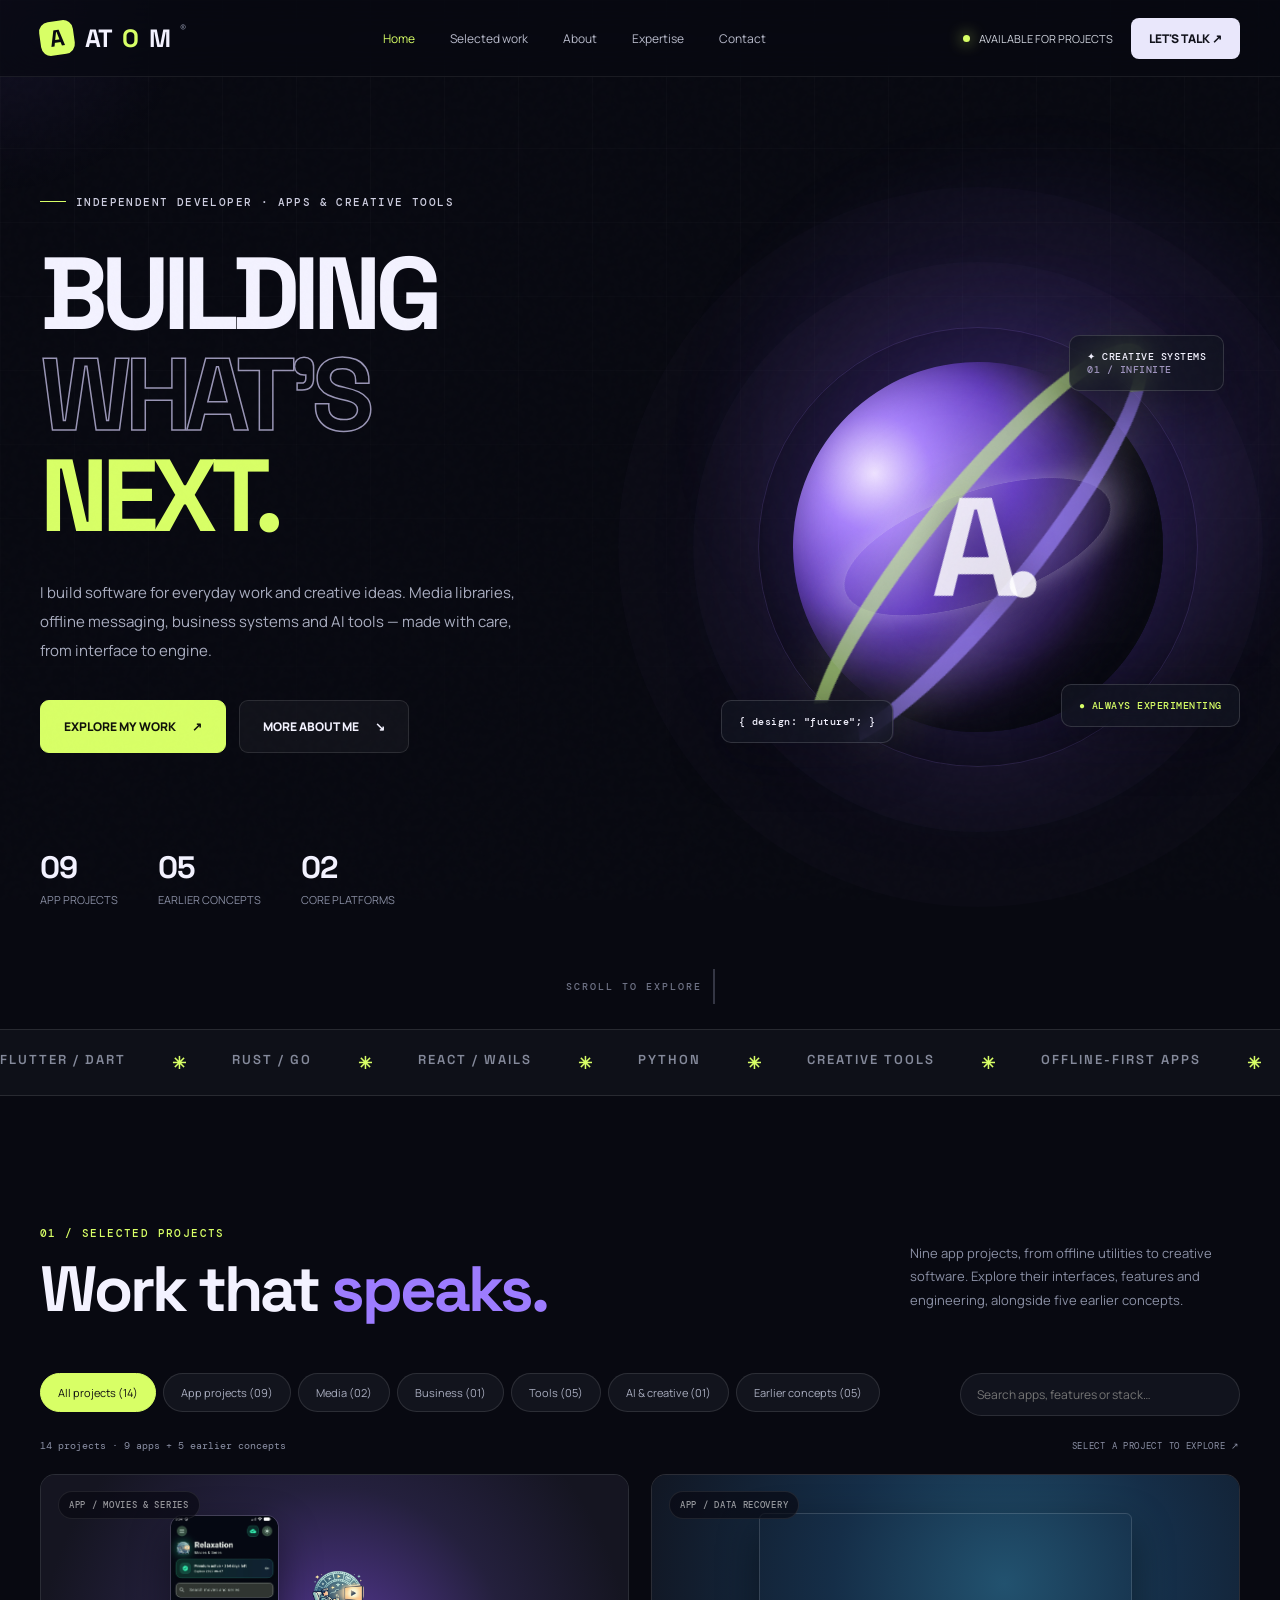
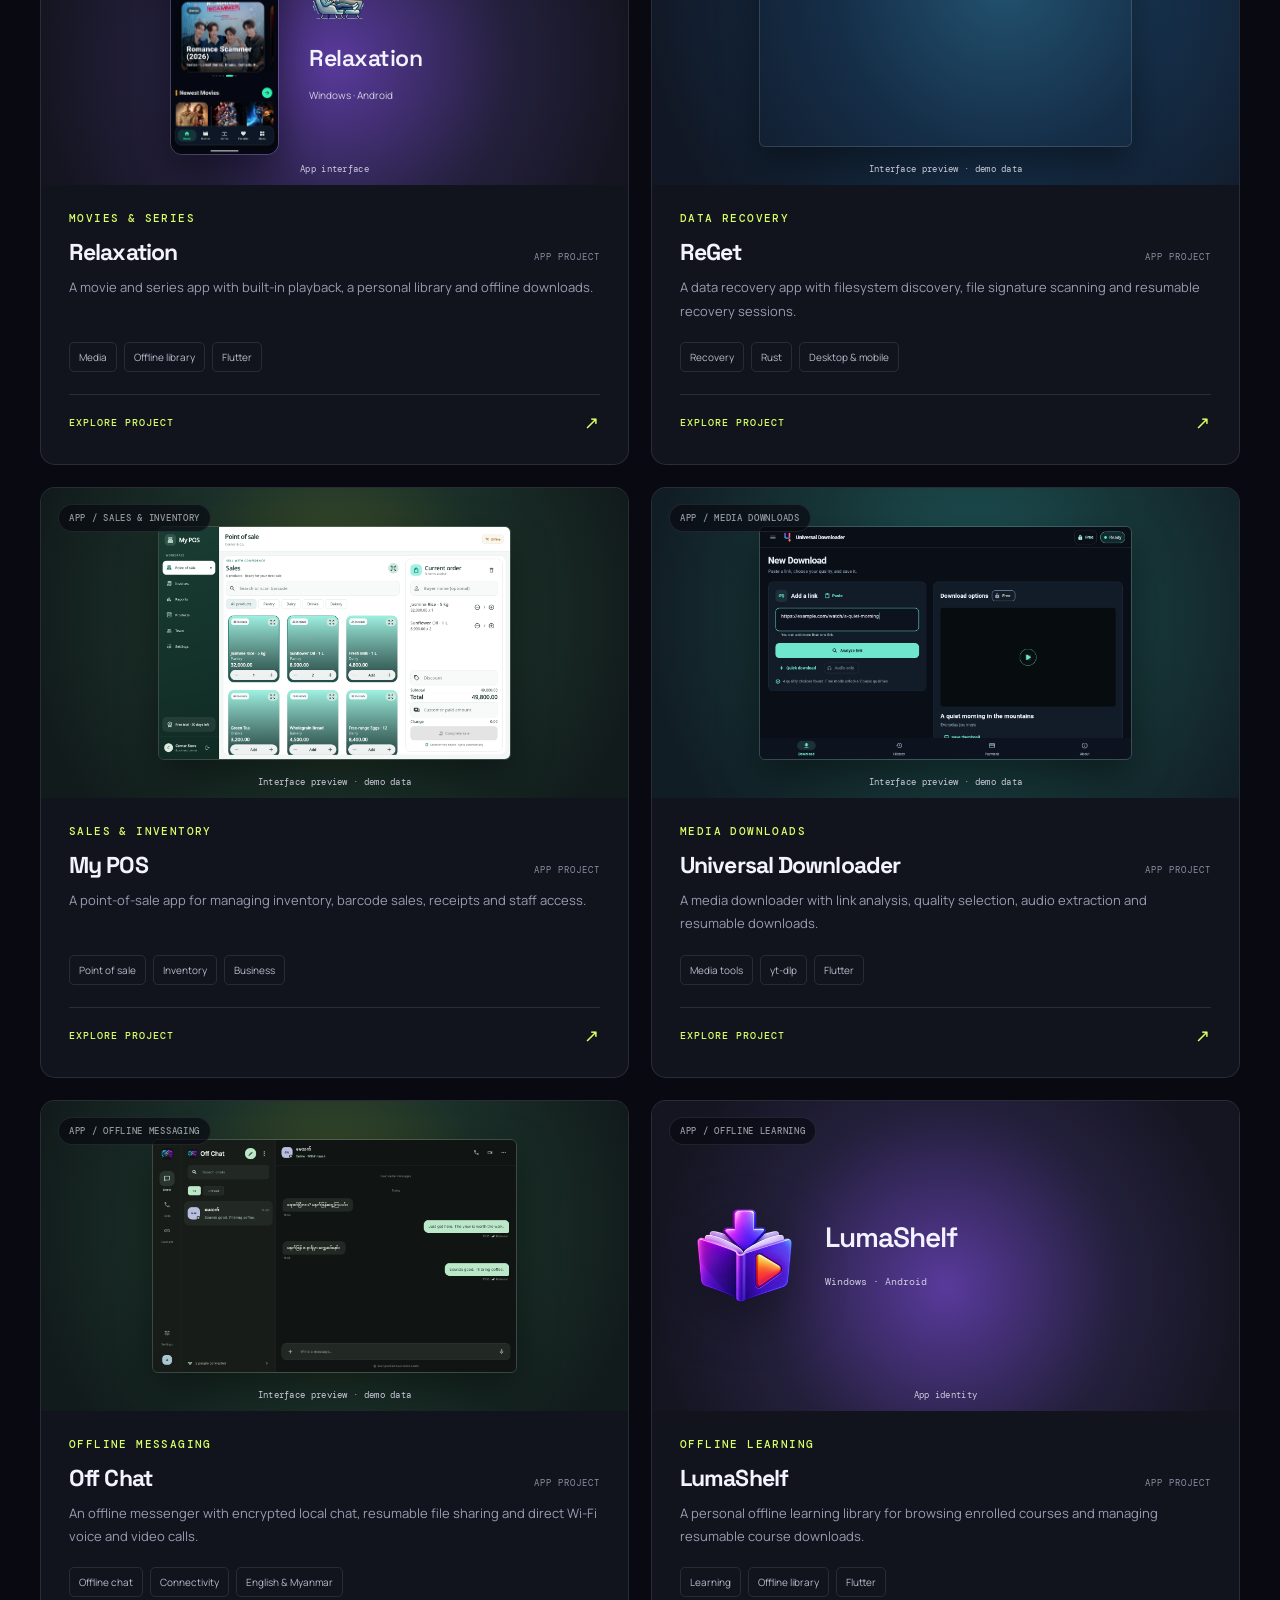
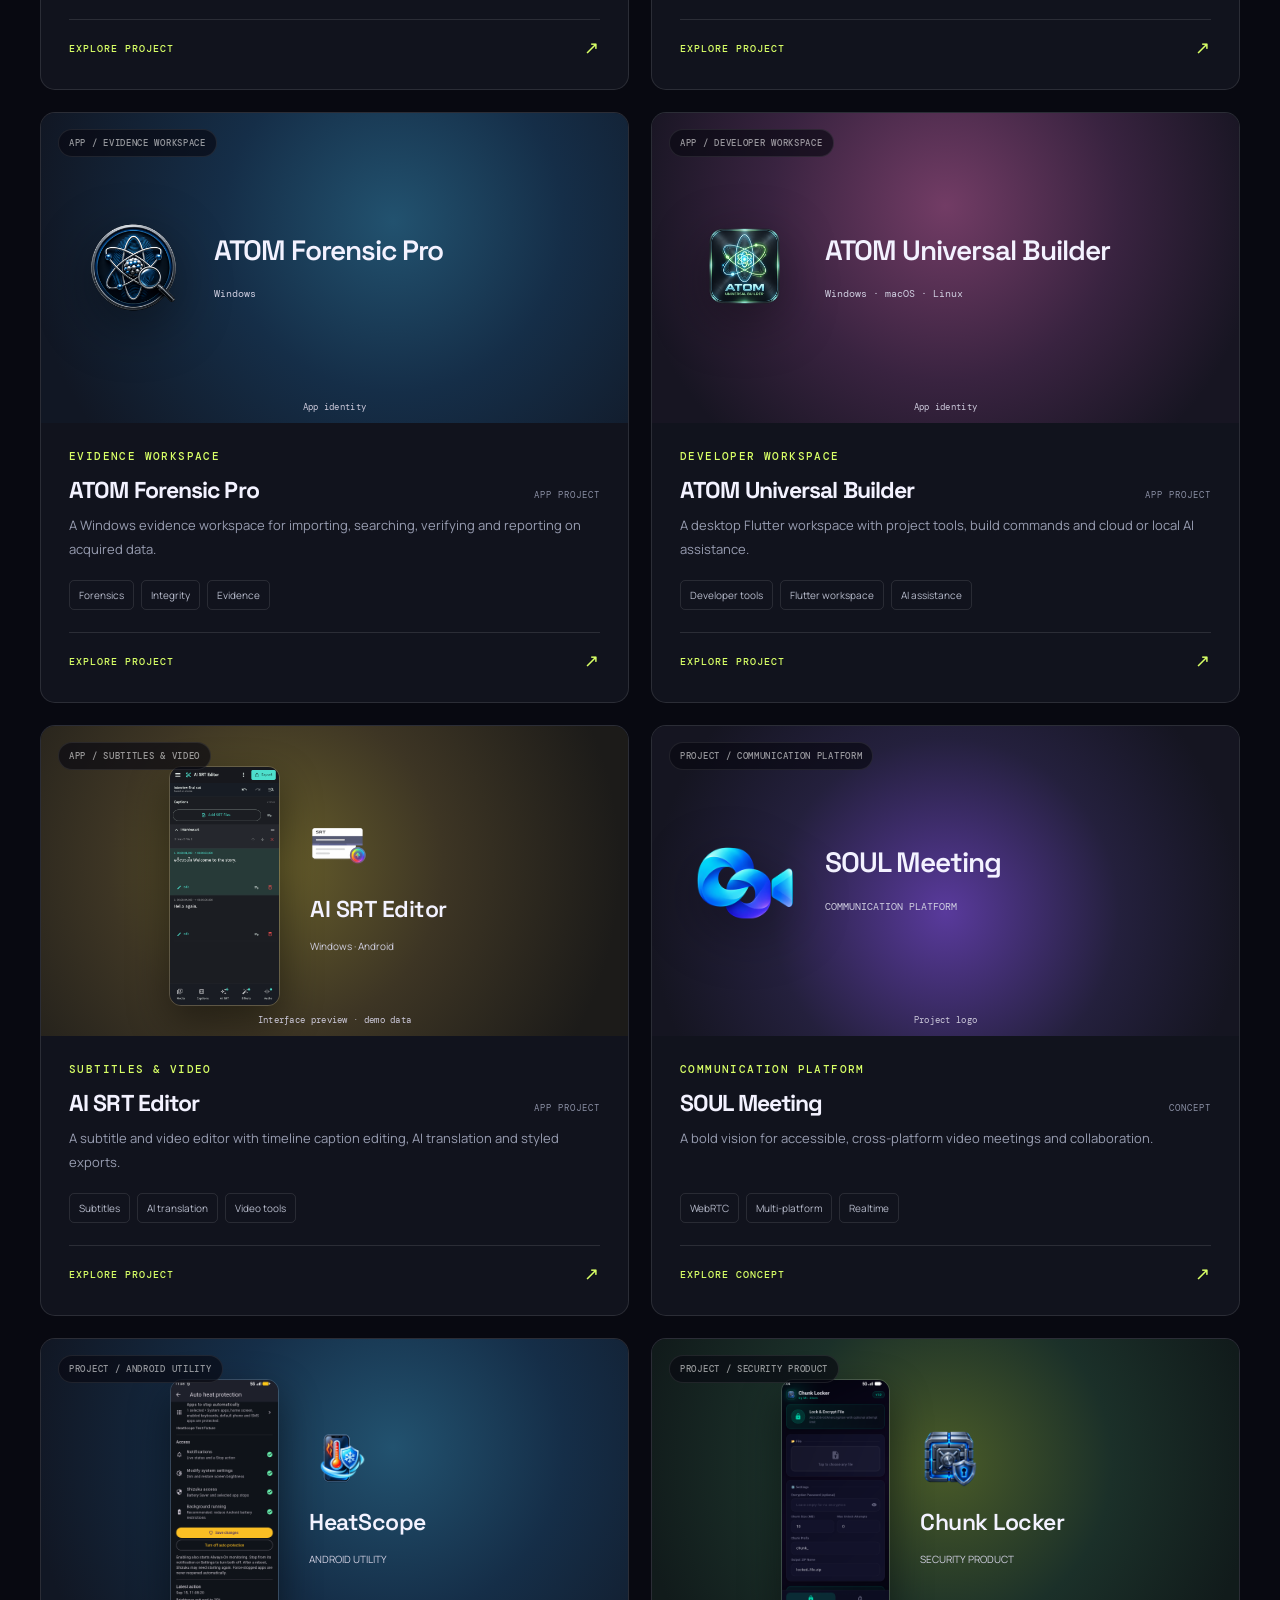
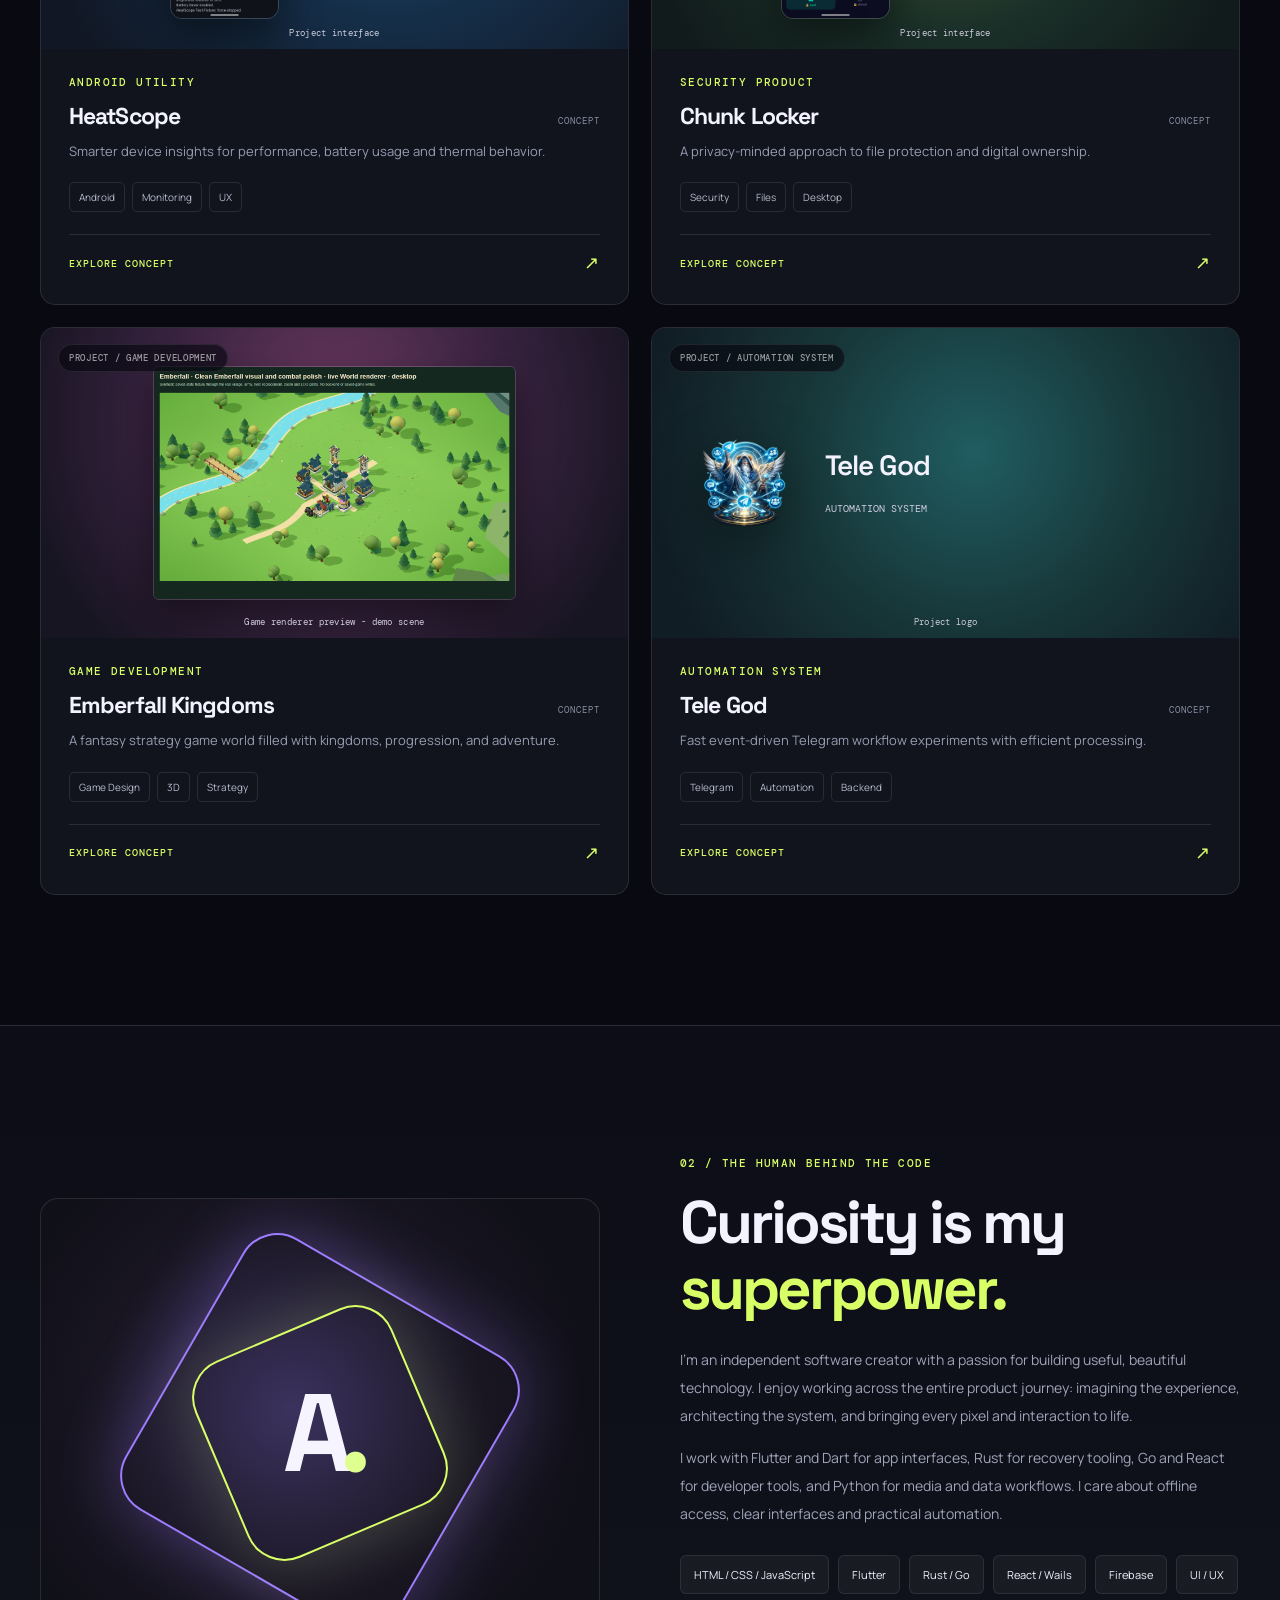
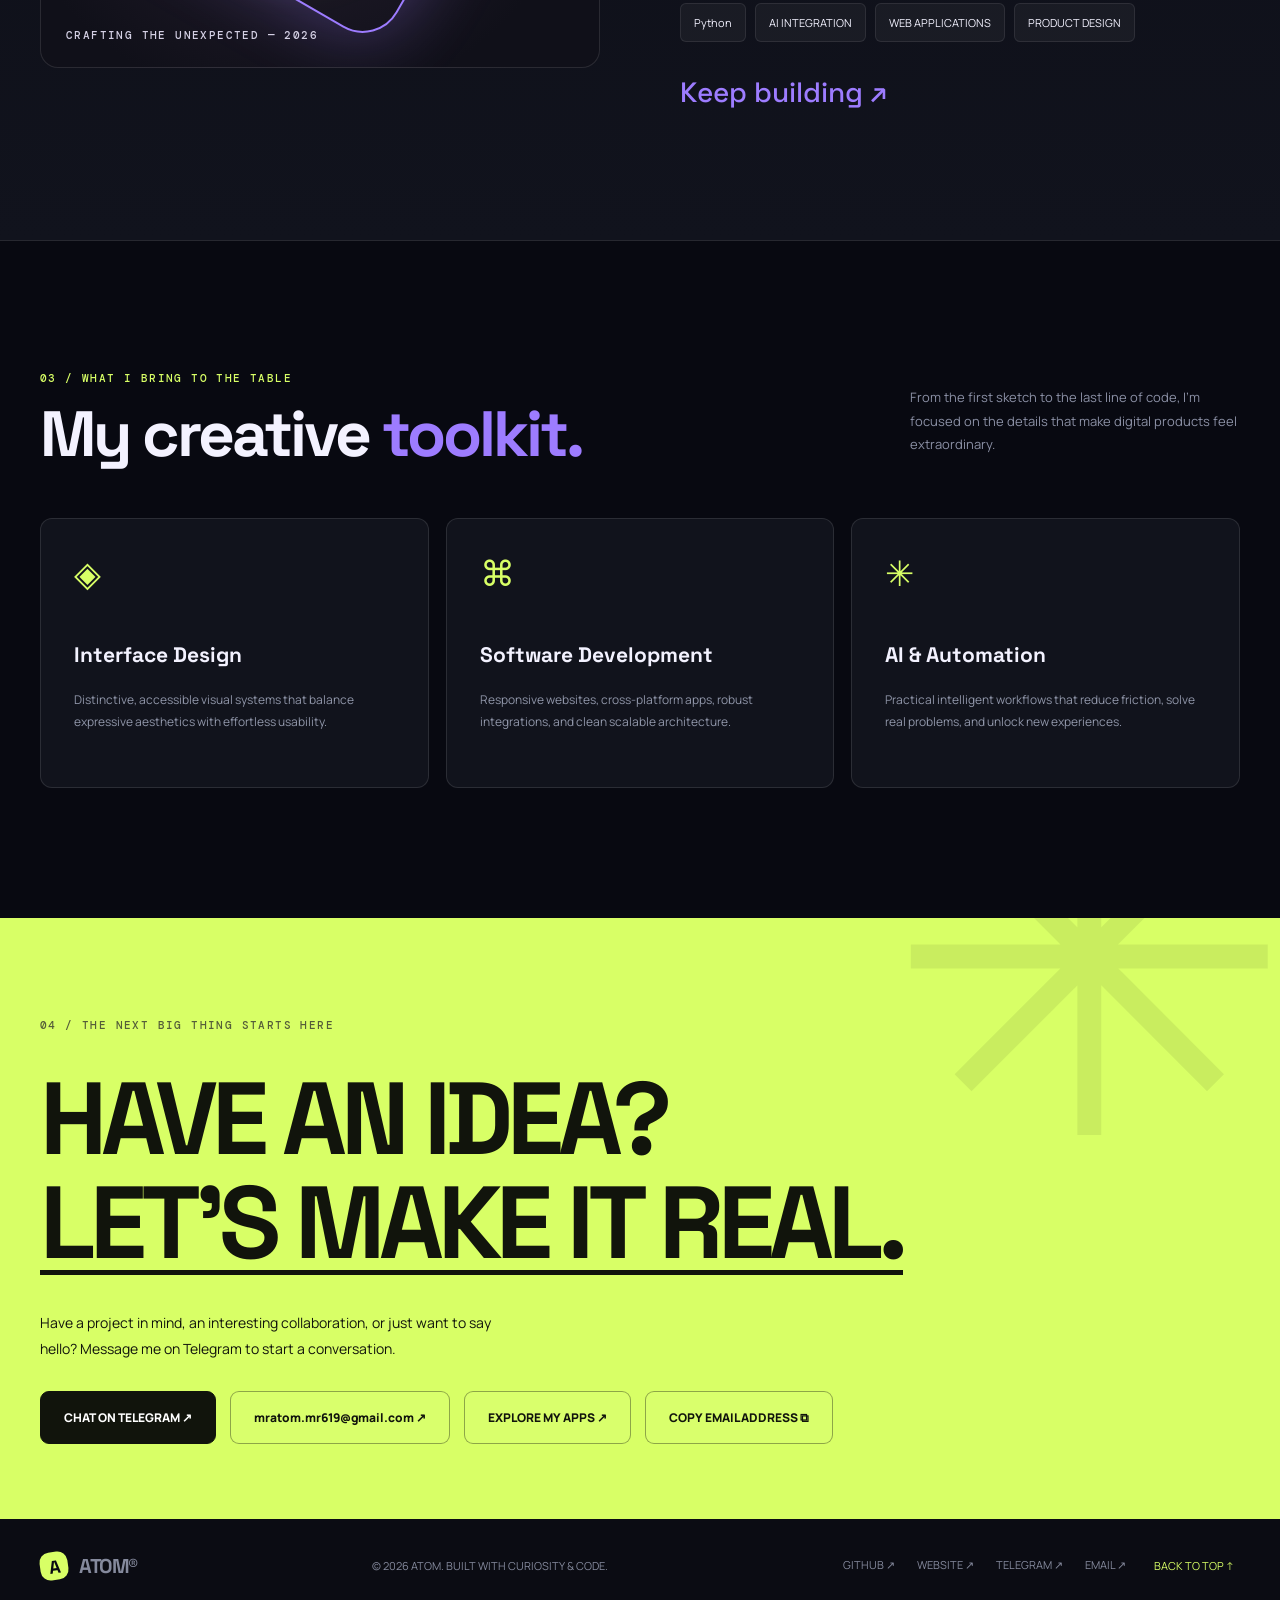
==== commit fcb32313: "Update portfolio public URL to mratom.asia" ====
--- a/index.html
+++ b/index.html
@@ -6,10 +6,10 @@
 <meta name="description" content="Explore ATOM’s app portfolio: Relaxation, ReGet, My POS, Universal Downloader, Off Chat, LumaShelf, ATOM Forensic Pro, ATOM Universal Builder and AI SRT Editor.">
 <meta property="og:title" content="ATOM — Apps, Tools & Creative Development">
 <meta property="og:description" content="Nine apps across media, business, communication, developer tools and AI. Explore interfaces, features and the technology behind each project.">
-<meta property="og:type" content="website"><meta property="og:url" content="https://mratom1.github.io/portfolio/">
-<meta property="og:image" content="https://mratom1.github.io/portfolio/assets/projects/reget.png">
+<meta property="og:type" content="website"><meta property="og:url" content="https://mratom.asia/">
+<meta property="og:image" content="https://mratom.asia/assets/projects/reget.png">
 <meta name="twitter:card" content="summary_large_image">
-<link rel="canonical" href="https://mratom1.github.io/portfolio/">
+<link rel="canonical" href="https://mratom.asia/">
 <link rel="icon" href="favicon.svg" type="image/svg+xml">
 <link rel="stylesheet" href="styles.css?v=a83c1f78e23f">
 </head>
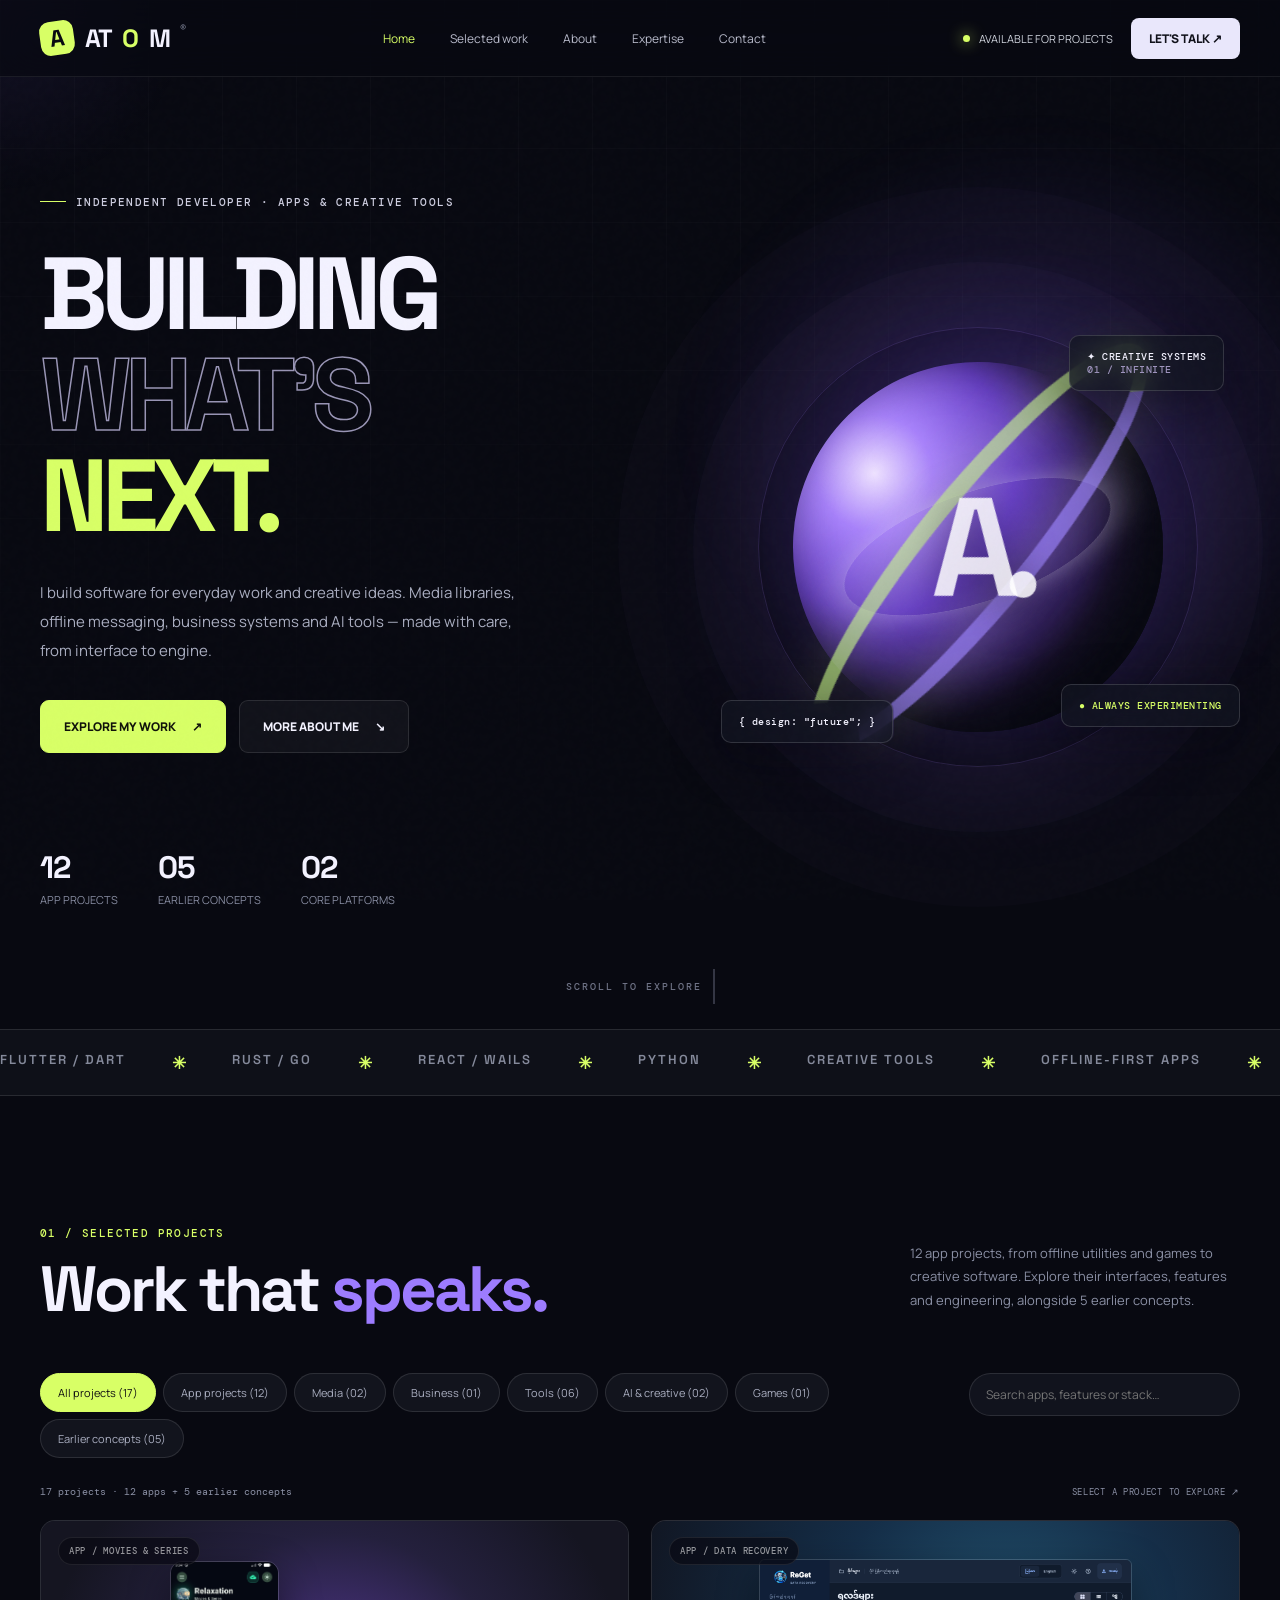
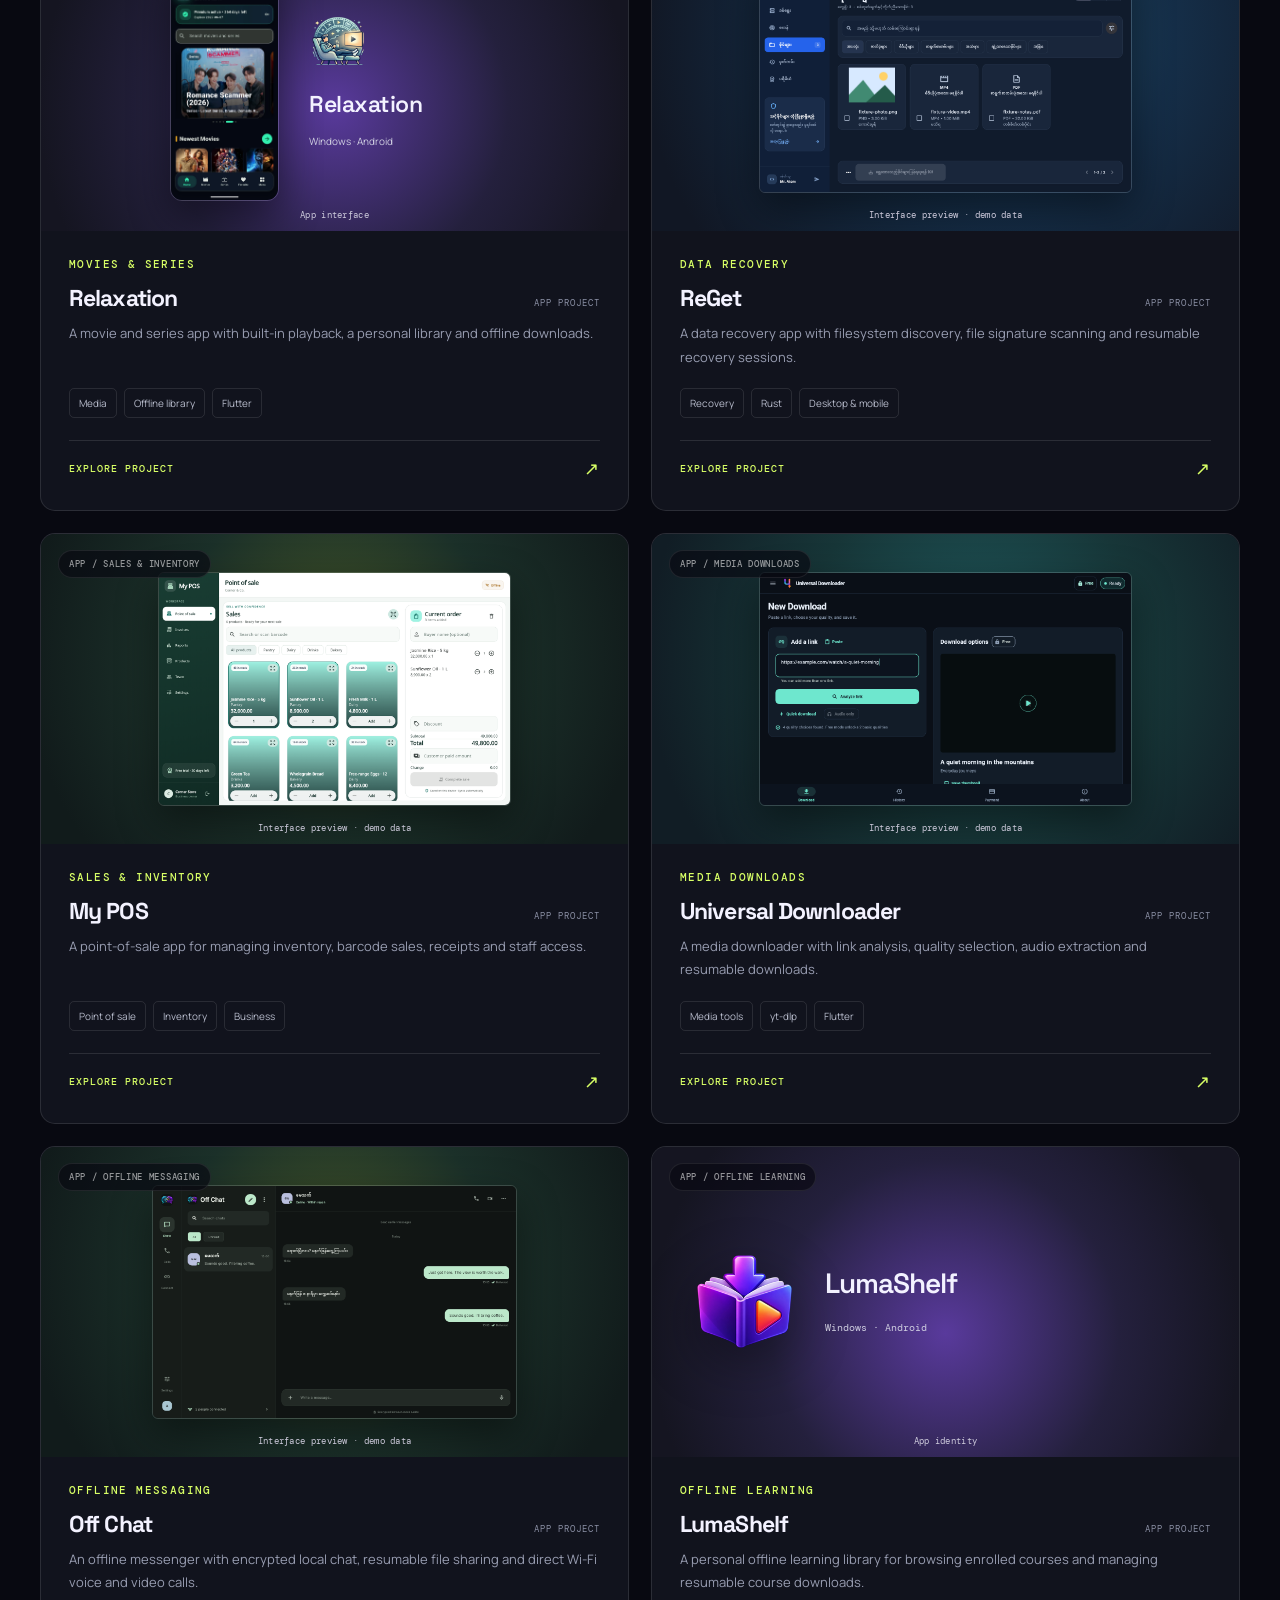
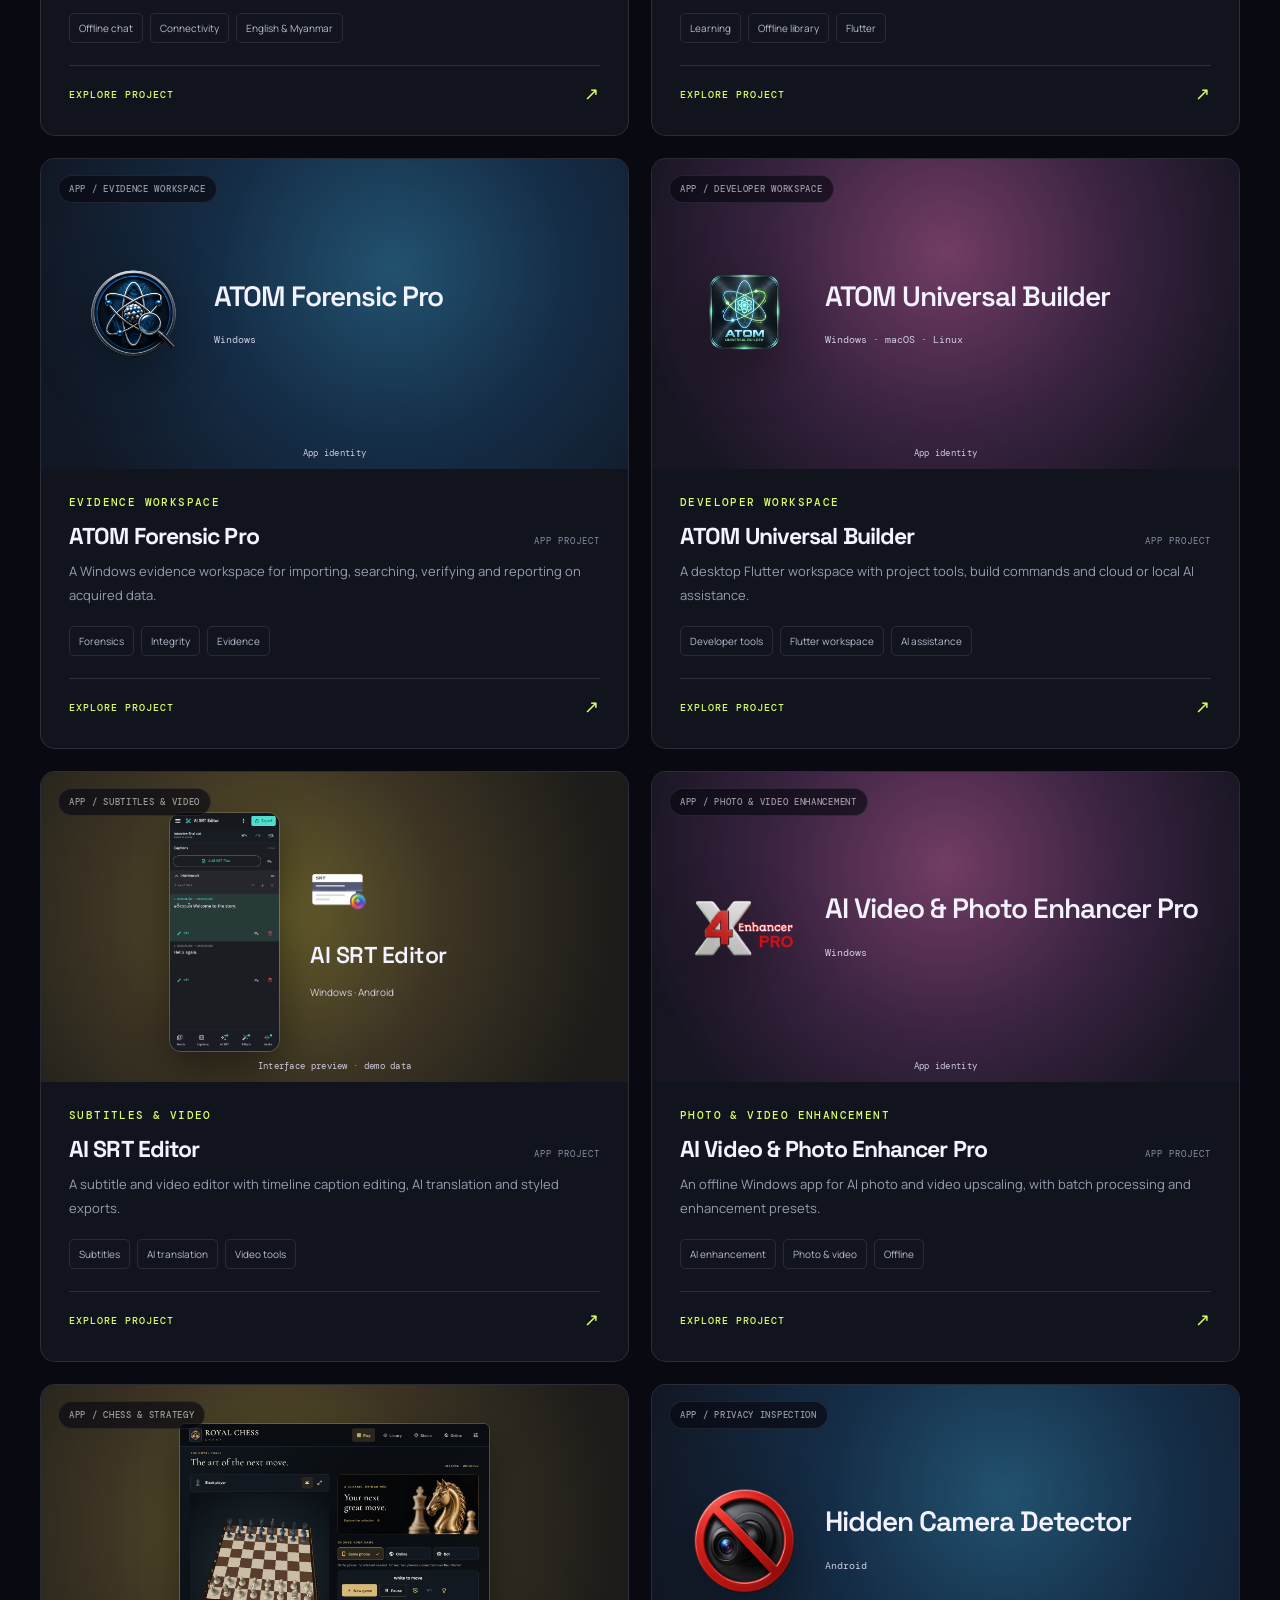
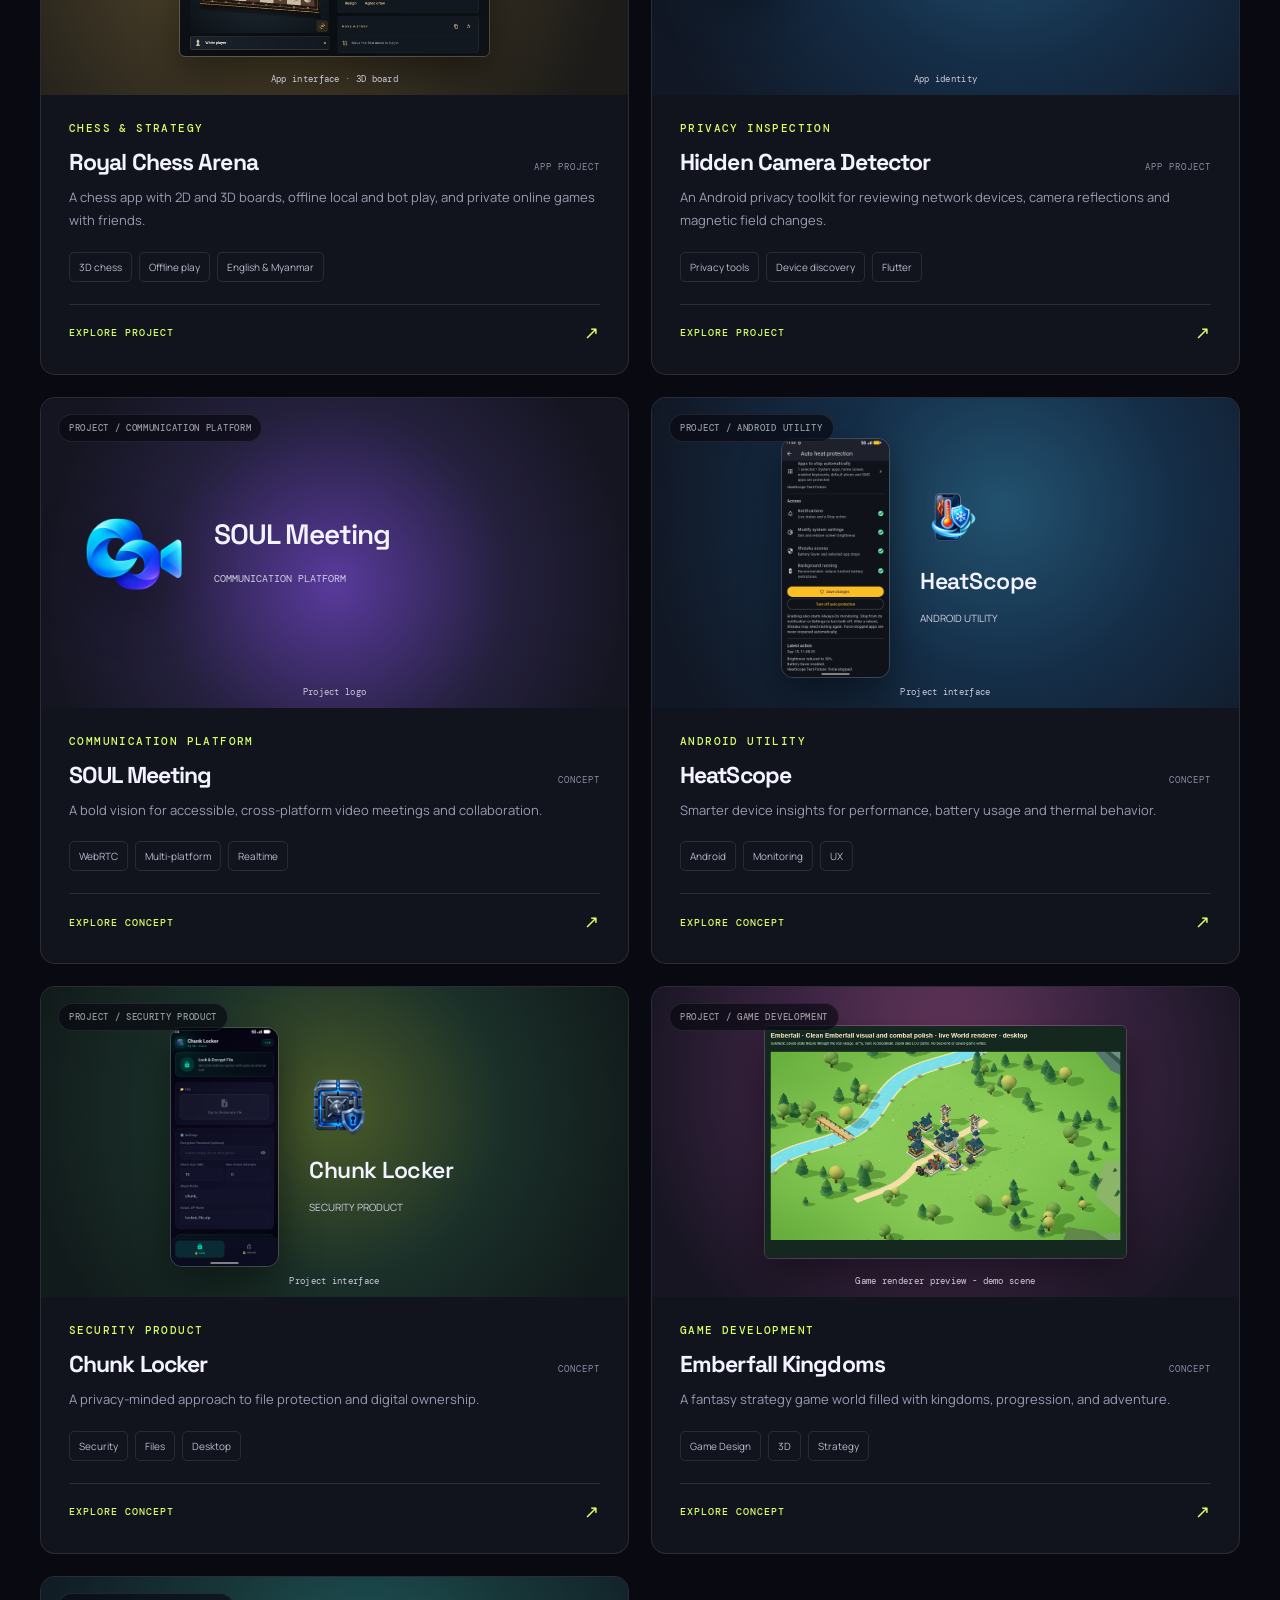
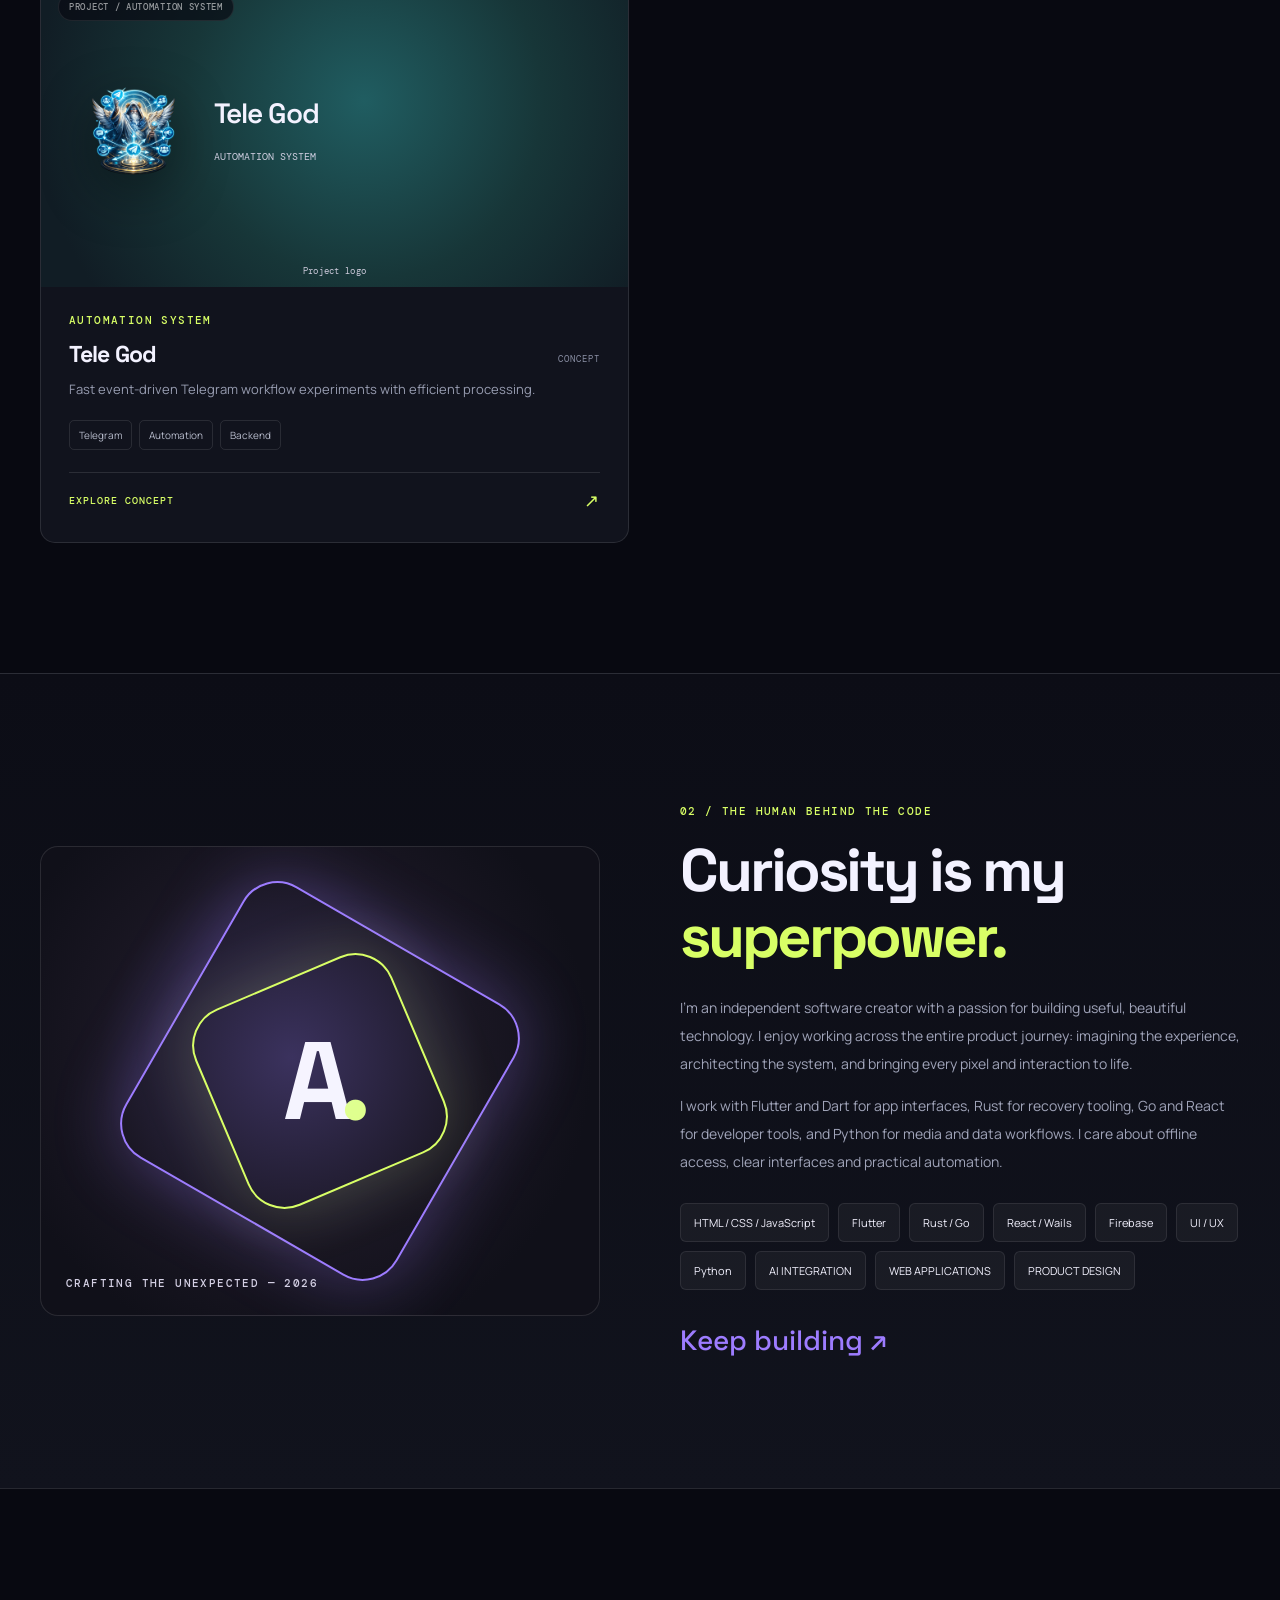
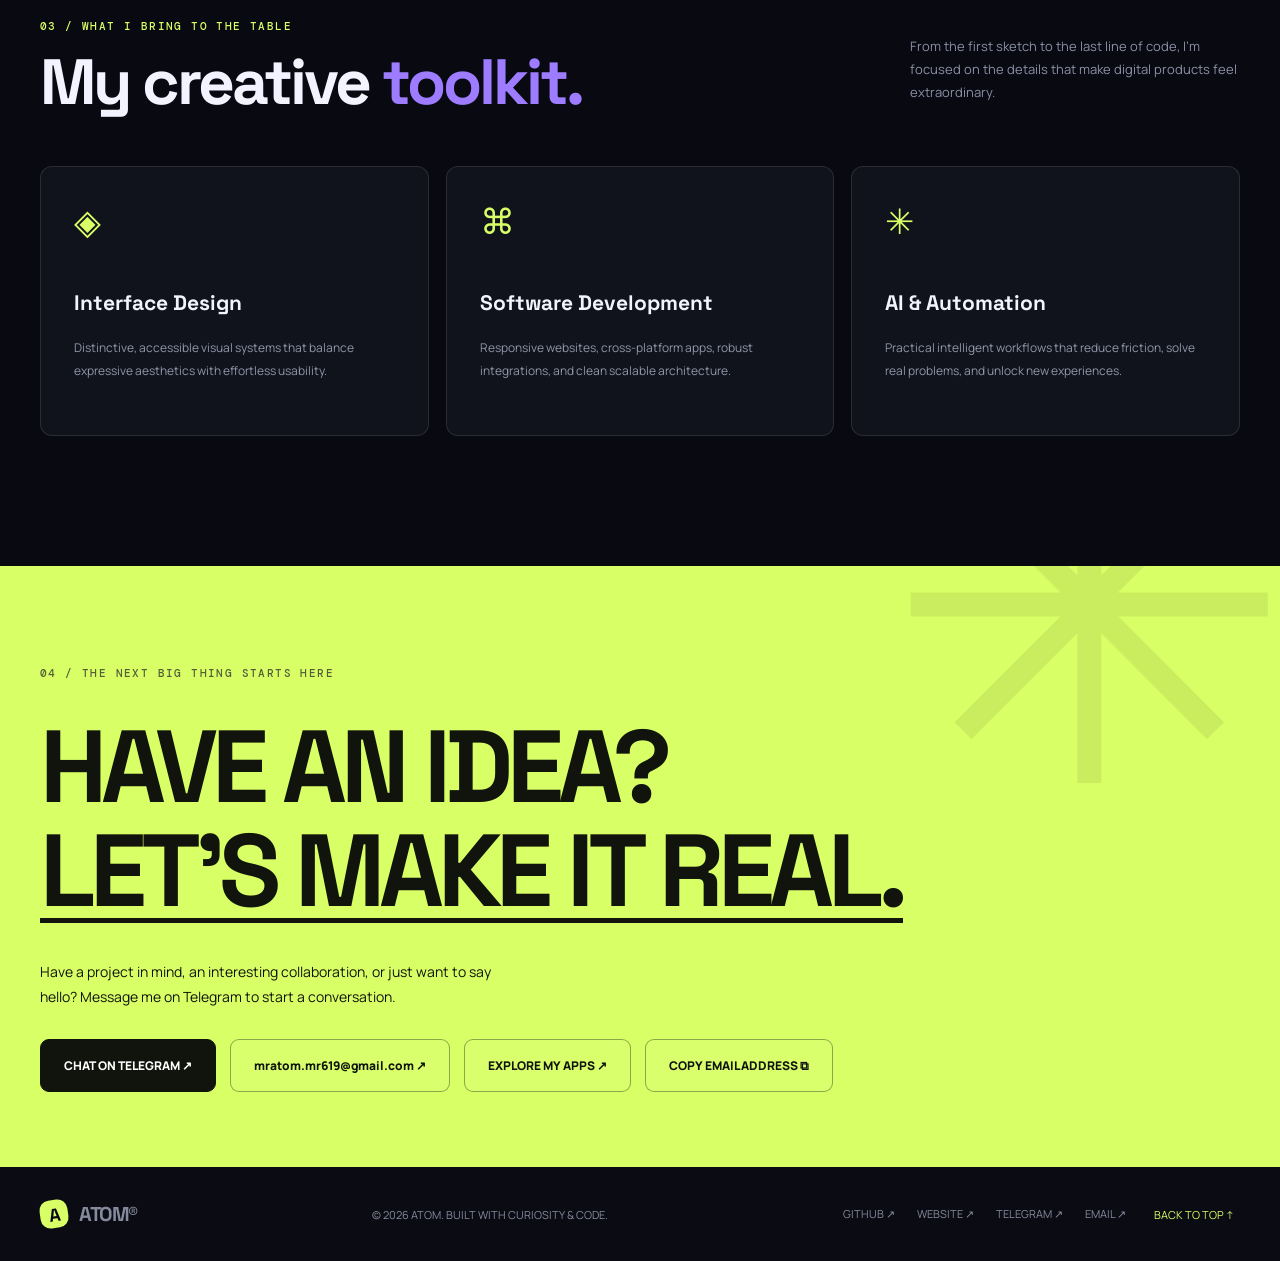
==== commit 0d454091: "Add Enhancer, Royal Chess Arena and Hidden Camera Detector projects" ====
--- a/index.html
+++ b/index.html
@@ -1,26 +1,26 @@
-<!DOCTYPE html>
-<html lang="en">
-<head>
-<meta charset="UTF-8"><meta name="viewport" content="width=device-width, initial-scale=1"><meta name="theme-color" content="#080911">
-<title>ATOM — Apps, Tools & Creative Development</title>
-<meta name="description" content="Explore ATOM’s app portfolio: Relaxation, ReGet, My POS, Universal Downloader, Off Chat, LumaShelf, ATOM Forensic Pro, ATOM Universal Builder and AI SRT Editor.">
-<meta property="og:title" content="ATOM — Apps, Tools & Creative Development">
-<meta property="og:description" content="Nine apps across media, business, communication, developer tools and AI. Explore interfaces, features and the technology behind each project.">
-<meta property="og:type" content="website"><meta property="og:url" content="https://mratom.asia/">
-<meta property="og:image" content="https://mratom.asia/assets/projects/reget.png">
-<meta name="twitter:card" content="summary_large_image">
-<link rel="canonical" href="https://mratom.asia/">
-<link rel="icon" href="favicon.svg" type="image/svg+xml">
-<link rel="stylesheet" href="styles.css?v=a83c1f78e23f">
-</head>
-<body>
-<div class="cursor-glow" id="cursorGlow" aria-hidden="true"></div>
-<header class="topbar"><div class="wrap nav"><a href="#home" class="brand" aria-label="Atom home"><span class="brand-icon">A</span>AT<span style="color:var(--acid)">O</span>M<span style="font-size:12px;color:var(--muted);align-self:start;letter-spacing:0">®</span></a><nav class="nav-links" id="navLinks" aria-label="Primary navigation"><a href="#home" class="active">Home</a><a href="#work">Selected work</a><a href="#about">About</a><a href="#services">Expertise</a><a href="#contact">Contact</a></nav><div class="nav-right"><span class="availability"><i class="dot"></i> AVAILABLE FOR PROJECTS</span><a class="nav-cta" href="https://t.me/mratom_619" target="_blank" rel="noopener noreferrer">LET'S TALK ↗</a><button class="menu" id="menuBtn" aria-label="Toggle menu" aria-expanded="false">☰</button></div></div></header>
-<main><section class="hero" id="home"><div class="hero-grid"></div><div class="hero-glow"></div><div class="wrap hero-inner"><div class="hero-content"><div class="eyebrow mono"><i></i> INDEPENDENT DEVELOPER · APPS & CREATIVE TOOLS</div><h1>BUILDING<br><span class="outline">WHAT'S</span><br><span class="accent">NEXT.</span></h1><p class="hero-copy">I build software for everyday work and creative ideas. Media libraries, offline messaging, business systems and AI tools — made with care, from interface to engine.</p><div class="hero-actions"><a href="#work" class="btn btn-primary">EXPLORE MY WORK <span>↗</span></a><a href="#about" class="btn btn-secondary">MORE ABOUT ME <span>↘</span></a></div><div class="hero-foot"><div><strong>09</strong><span>APP PROJECTS</span></div><div><strong>05</strong><span>EARLIER CONCEPTS</span></div><div><strong>02</strong><span>CORE PLATFORMS</span></div></div></div><div class="hero-visual" aria-label="Decorative luminous 3D-style ATOM sculpture"><div class="orb-back"></div><div class="orb"><span>A.</span></div><div class="floating-label label-a">✦ CREATIVE SYSTEMS<br><span style="color:#9e94bd">01 / INFINITE</span></div><div class="floating-label label-b">{ design: "future"; }</div><div class="floating-label label-c">● ALWAYS EXPERIMENTING</div></div></div><div class="scroll-hint mono">SCROLL TO EXPLORE</div></section>
-<div class="marquee" aria-hidden="true"><div class="marquee-track" id="marquee"></div></div>
-<section class="section" id="work"><div class="wrap"><div class="section-head reveal"><div><div class="section-kicker mono"><span class="section-index">01 /</span> SELECTED PROJECTS</div><h2>Work that <em>speaks.</em></h2></div><p class="section-note">Nine app projects, from offline utilities to creative software. Explore their interfaces, features and engineering, alongside five earlier concepts.</p></div>
-<div class="work-controls"><div class="filters" role="group" aria-label="Project filters"><button type="button" class="filter active" data-filter="all" aria-pressed="true">All projects <span>(14)</span></button><button type="button" class="filter" data-filter="apps" aria-pressed="false">App projects <span>(09)</span></button><button type="button" class="filter" data-filter="media" aria-pressed="false">Media <span>(02)</span></button><button type="button" class="filter" data-filter="business" aria-pressed="false">Business <span>(01)</span></button><button type="button" class="filter" data-filter="tools" aria-pressed="false">Tools <span>(05)</span></button><button type="button" class="filter" data-filter="ai" aria-pressed="false">AI & creative <span>(01)</span></button><button type="button" class="filter" data-filter="concepts" aria-pressed="false">Earlier concepts <span>(05)</span></button></div><label class="project-search"><span class="sr-only">Search projects</span><input id="projectSearch" type="search" placeholder="Search apps, features or stack…" autocomplete="off"></label></div>
-<div class="work-status"><p id="resultCount" role="status" aria-live="polite">14 projects · 9 apps + 5 earlier concepts</p><span>SELECT A PROJECT TO EXPLORE ↗</span></div>
+<!DOCTYPE html>
+<html lang="en">
+<head>
+<meta charset="UTF-8"><meta name="viewport" content="width=device-width, initial-scale=1"><meta name="theme-color" content="#080911">
+<title>ATOM — Apps, Tools & Creative Development</title>
+<meta name="description" content="Explore ATOM’s app portfolio: Relaxation, ReGet, My POS, Universal Downloader, Off Chat, LumaShelf, ATOM Forensic Pro, ATOM Universal Builder, AI SRT Editor, AI Video &amp; Photo Enhancer Pro, Royal Chess Arena and Hidden Camera Detector.">
+<meta property="og:title" content="ATOM — Apps, Tools & Creative Development">
+<meta property="og:description" content="12 apps across media, business, communication, developer tools, games and AI. Explore interfaces, features and the technology behind each project.">
+<meta property="og:type" content="website"><meta property="og:url" content="https://mratom.asia/">
+<meta property="og:image" content="https://mratom.asia/assets/projects/reget.png">
+<meta name="twitter:card" content="summary_large_image">
+<link rel="canonical" href="https://mratom.asia/">
+<link rel="icon" href="favicon.svg" type="image/svg+xml">
+<link rel="stylesheet" href="styles.css?v=a83c1f78e23f">
+</head>
+<body>
+<div class="cursor-glow" id="cursorGlow" aria-hidden="true"></div>
+<header class="topbar"><div class="wrap nav"><a href="#home" class="brand" aria-label="Atom home"><span class="brand-icon">A</span>AT<span style="color:var(--acid)">O</span>M<span style="font-size:12px;color:var(--muted);align-self:start;letter-spacing:0">®</span></a><nav class="nav-links" id="navLinks" aria-label="Primary navigation"><a href="#home" class="active">Home</a><a href="#work">Selected work</a><a href="#about">About</a><a href="#services">Expertise</a><a href="#contact">Contact</a></nav><div class="nav-right"><span class="availability"><i class="dot"></i> AVAILABLE FOR PROJECTS</span><a class="nav-cta" href="https://t.me/mratom_619" target="_blank" rel="noopener noreferrer">LET'S TALK ↗</a><button class="menu" id="menuBtn" aria-label="Toggle menu" aria-expanded="false">☰</button></div></div></header>
+<main><section class="hero" id="home"><div class="hero-grid"></div><div class="hero-glow"></div><div class="wrap hero-inner"><div class="hero-content"><div class="eyebrow mono"><i></i> INDEPENDENT DEVELOPER · APPS & CREATIVE TOOLS</div><h1>BUILDING<br><span class="outline">WHAT'S</span><br><span class="accent">NEXT.</span></h1><p class="hero-copy">I build software for everyday work and creative ideas. Media libraries, offline messaging, business systems and AI tools — made with care, from interface to engine.</p><div class="hero-actions"><a href="#work" class="btn btn-primary">EXPLORE MY WORK <span>↗</span></a><a href="#about" class="btn btn-secondary">MORE ABOUT ME <span>↘</span></a></div><div class="hero-foot"><div><strong>12</strong><span>APP PROJECTS</span></div><div><strong>05</strong><span>EARLIER CONCEPTS</span></div><div><strong>02</strong><span>CORE PLATFORMS</span></div></div></div><div class="hero-visual" aria-label="Decorative luminous 3D-style ATOM sculpture"><div class="orb-back"></div><div class="orb"><span>A.</span></div><div class="floating-label label-a">✦ CREATIVE SYSTEMS<br><span style="color:#9e94bd">01 / INFINITE</span></div><div class="floating-label label-b">{ design: "future"; }</div><div class="floating-label label-c">● ALWAYS EXPERIMENTING</div></div></div><div class="scroll-hint mono">SCROLL TO EXPLORE</div></section>
+<div class="marquee" aria-hidden="true"><div class="marquee-track" id="marquee"></div></div>
+<section class="section" id="work"><div class="wrap"><div class="section-head reveal"><div><div class="section-kicker mono"><span class="section-index">01 /</span> SELECTED PROJECTS</div><h2>Work that <em>speaks.</em></h2></div><p class="section-note">12 app projects, from offline utilities and games to creative software. Explore their interfaces, features and engineering, alongside 5 earlier concepts.</p></div>
+<div class="work-controls"><div class="filters" role="group" aria-label="Project filters"><button type="button" class="filter active" data-filter="all" aria-pressed="true">All projects <span>(17)</span></button><button type="button" class="filter" data-filter="apps" aria-pressed="false">App projects <span>(12)</span></button><button type="button" class="filter" data-filter="media" aria-pressed="false">Media <span>(02)</span></button><button type="button" class="filter" data-filter="business" aria-pressed="false">Business <span>(01)</span></button><button type="button" class="filter" data-filter="tools" aria-pressed="false">Tools <span>(06)</span></button><button type="button" class="filter" data-filter="ai" aria-pressed="false">AI & creative <span>(02)</span></button><button type="button" class="filter" data-filter="games" aria-pressed="false">Games <span>(01)</span></button><button type="button" class="filter" data-filter="concepts" aria-pressed="false">Earlier concepts <span>(05)</span></button></div><label class="project-search"><span class="sr-only">Search projects</span><input id="projectSearch" type="search" placeholder="Search apps, features or stack…" autocomplete="off"></label></div>
+<div class="work-status"><p id="resultCount" role="status" aria-live="polite">17 projects · 12 apps + 5 earlier concepts</p><span>SELECT A PROJECT TO EXPLORE ↗</span></div>
 <div class="projects" id="projectGrid"><article class="project" id="relaxation" data-index="0" data-category="media"><div class="project-visual visual-purple"><span class="project-number mono">APP / MOVIES &amp; SERIES</span><div class="portrait-preview"><img class="screen" src="assets/projects/relaxation.webp" alt="Relaxation interface preview" loading="lazy" decoding="async" width="900" height="2000"><div class="preview-aside"><img src="assets/projects/relaxation-icon.png" alt="" width="58" height="58" loading="lazy" decoding="async"><strong>Relaxation</strong><span>Windows · Android</span></div></div><span class="preview-caption">App interface</span></div><div class="project-details"><div class="mono" style="color:var(--acid);margin-bottom:12px">MOVIES &amp; SERIES</div><div class="project-title"><h3>Relaxation</h3><span class="project-status">APP PROJECT</span></div><p>A movie and series app with built-in playback, a personal library and offline downloads.</p><div class="tags"><span>Media</span><span>Offline library</span><span>Flutter</span></div><button type="button" class="project-action" aria-label="Explore Relaxation" data-open="0">EXPLORE PROJECT<span aria-hidden="true">↗</span></button><details><summary>Project details</summary><p>Relaxation brings search, favorites and a built-in video player into one Flutter app for Windows and Android. Playback history, resume controls and an offline library help viewers continue across sessions.</p><ul><li>Movie and series search</li><li>Favorites and personal library</li><li>Playback history and resume</li><li>Offline media downloads</li></ul><p>Built with: Flutter, Dart, Firebase, Telegram, Telethon</p></details></div></article>
 <article class="project" id="reget" data-index="1" data-category="tools"><div class="project-visual visual-blue"><span class="project-number mono">APP / DATA RECOVERY</span><img class="screen" src="assets/projects/reget.png" alt="ReGet interface preview" loading="lazy" decoding="async" width="1280" height="800"><span class="preview-caption">Interface preview · demo data</span></div><div class="project-details"><div class="mono" style="color:var(--acid);margin-bottom:12px">DATA RECOVERY</div><div class="project-title"><h3>ReGet</h3><span class="project-status">APP PROJECT</span></div><p>A data recovery app with filesystem discovery, file signature scanning and resumable recovery sessions.</p><div class="tags"><span>Recovery</span><span>Rust</span><span>Desktop &amp; mobile</span></div><button type="button" class="project-action" aria-label="Explore ReGet" data-open="1">EXPLORE PROJECT<span aria-hidden="true">↗</span></button><details><summary>Project details</summary><p>ReGet combines a Flutter interface with a Rust scanning engine to explore recoverable files on Windows and Android. Saved sessions, bounded file previews and licensed export support a structured recovery workflow.</p><ul><li>Filesystem discovery</li><li>File signature scanning</li><li>Resumable scan sessions</li><li>File previews and licensed export</li></ul><p>Built with: Flutter, Dart FFI, Rust, SQLite</p><p>Local scanning, resumable sessions and file previews lead into a licensed export workflow.</p></details></div></article>
 <article class="project" id="my-pos" data-index="2" data-category="business"><div class="project-visual visual-green"><span class="project-number mono">APP / SALES &amp; INVENTORY</span><img class="screen" src="assets/projects/my-pos.png" alt="My POS interface preview" loading="lazy" decoding="async" width="1280" height="847"><span class="preview-caption">Interface preview · demo data</span></div><div class="project-details"><div class="mono" style="color:var(--acid);margin-bottom:12px">SALES &amp; INVENTORY</div><div class="project-title"><h3>My POS</h3><span class="project-status">APP PROJECT</span></div><p>A point-of-sale app for managing inventory, barcode sales, receipts and staff access.</p><div class="tags"><span>Point of sale</span><span>Inventory</span><span>Business</span></div><button type="button" class="project-action" aria-label="Explore My POS" data-open="2">EXPLORE PROJECT<span aria-hidden="true">↗</span></button><details><summary>Project details</summary><p>My POS supports retail and restaurant sales workflows with inventory controls, receipts and sales reports on Windows and Android. Staff roles and encrypted local storage complement Firebase account and database services.</p><ul><li>Barcode sales and inventory</li><li>Receipts and billing</li><li>Staff roles and access</li><li>Sales reporting</li></ul><p>Built with: Flutter, Dart, Hive, Firebase Auth, Firebase Realtime Database</p><p>Includes appointment-fee billing for clinic reception workflows.</p></details></div></article>
@@ -30,16 +30,19 @@
 <article class="project" id="atom-forensic-pro" data-index="6" data-category="tools"><div class="project-visual visual-blue"><span class="project-number mono">APP / EVIDENCE WORKSPACE</span><div class="identity-preview"><img src="assets/projects/forensic-icon.png" alt="ATOM Forensic Pro app icon" loading="lazy" decoding="async" width="256" height="256"><div><strong>ATOM Forensic Pro</strong><span>Windows</span></div></div><span class="preview-caption">App identity</span></div><div class="project-details"><div class="mono" style="color:var(--acid);margin-bottom:12px">EVIDENCE WORKSPACE</div><div class="project-title"><h3>ATOM Forensic Pro</h3><span class="project-status">APP PROJECT</span></div><p>A Windows evidence workspace for importing, searching, verifying and reporting on acquired data.</p><div class="tags"><span>Forensics</span><span>Integrity</span><span>Evidence</span></div><button type="button" class="project-action" aria-label="Explore ATOM Forensic Pro" data-open="6">EXPLORE PROJECT<span aria-hidden="true">↗</span></button><details><summary>Project details</summary><p>ATOM Forensic Pro brings folder and JSON imports together with explicit read-only Android acquisition through ADB. SHA-256 integrity checks, an audit log and HTML, CSV and JSON reports support evidence review.</p><ul><li>Folder and JSON evidence imports</li><li>Read-only Android ADB acquisition</li><li>SHA-256 integrity verification</li><li>Search, audit log and reports</li></ul><p>Built with: Flutter, Dart, Python, SQLite, ADB</p><p>Works with accessible local artifacts and explicitly authorized Android ADB acquisitions.</p></details></div></article>
 <article class="project" id="atom-builder" data-index="7" data-category="tools"><div class="project-visual visual-pink"><span class="project-number mono">APP / DEVELOPER WORKSPACE</span><div class="identity-preview"><img src="assets/projects/atom-builder-icon.png" alt="ATOM Universal Builder app icon" loading="lazy" decoding="async" width="256" height="256"><div><strong>ATOM Universal Builder</strong><span>Windows · macOS · Linux</span></div></div><span class="preview-caption">App identity</span></div><div class="project-details"><div class="mono" style="color:var(--acid);margin-bottom:12px">DEVELOPER WORKSPACE</div><div class="project-title"><h3>ATOM Universal Builder</h3><span class="project-status">APP PROJECT</span></div><p>A desktop Flutter workspace with project tools, build commands and cloud or local AI assistance.</p><div class="tags"><span>Developer tools</span><span>Flutter workspace</span><span>AI assistance</span></div><button type="button" class="project-action" aria-label="Explore ATOM Universal Builder" data-open="7">EXPLORE PROJECT<span aria-hidden="true">↗</span></button><details><summary>Project details</summary><p>ATOM Universal Builder combines a Go and Wails desktop shell with a React interface and Monaco editor. Build, run, test and doctor commands sit alongside project search, Git tools, extensions and AI Ask and Agent workflows.</p><ul><li>Flutter build, run, test and doctor</li><li>Project search and Git tools</li><li>Monaco editor and extensions</li><li>Cloud and local AI workflows</li></ul><p>Built with: Go, Wails v2, React, Monaco, Vite</p><p>Windows desktop workspace with macOS and Linux build targets.</p></details></div></article>
 <article class="project" id="ai-srt-editor" data-index="8" data-category="ai"><div class="project-visual visual-yellow"><span class="project-number mono">APP / SUBTITLES &amp; VIDEO</span><div class="portrait-preview"><img class="screen" src="assets/projects/ai-srt-editor.png" alt="AI SRT Editor interface preview" loading="lazy" decoding="async" width="780" height="1688"><div class="preview-aside"><img src="assets/projects/ai-srt-editor-icon.png" alt="" width="58" height="58" loading="lazy" decoding="async"><strong>AI SRT Editor</strong><span>Windows · Android</span></div></div><span class="preview-caption">Interface preview · demo data</span></div><div class="project-details"><div class="mono" style="color:var(--acid);margin-bottom:12px">SUBTITLES &amp; VIDEO</div><div class="project-title"><h3>AI SRT Editor</h3><span class="project-status">APP PROJECT</span></div><p>A subtitle and video editor with timeline caption editing, AI translation and styled exports.</p><div class="tags"><span>Subtitles</span><span>AI translation</span><span>Video tools</span></div><button type="button" class="project-action" aria-label="Explore AI SRT Editor" data-open="8">EXPLORE PROJECT<span aria-hidden="true">↗</span></button><details><summary>Project details</summary><p>AI SRT Editor brings caption timing, text editing and subtitle styles into a Flutter workspace for Windows and Android. A project library, autosave and undo support ongoing edits, with SRT, VTT, TXT and MP4 export options.</p><ul><li>Timeline caption editing</li><li>AI-assisted translation</li><li>Subtitle styles and project autosave</li><li>SRT, VTT, TXT and MP4 export</li></ul><p>Built with: Flutter, Dart, FFmpeg, media_kit, Firebase, Cloudflare Workers</p></details></div></article>
-<article class="project" id="soul-meeting" data-index="9" data-category="concepts"><div class="project-visual visual-purple"><span class="project-number mono">PROJECT / COMMUNICATION PLATFORM</span><div class="identity-preview"><img src="assets/projects/soul-meeting-icon.png" alt="SOUL Meeting app icon" loading="lazy" decoding="async" width="256" height="256"><div><strong>SOUL Meeting</strong><span>COMMUNICATION PLATFORM</span></div></div><span class="preview-caption">Project logo</span></div><div class="project-details"><div class="mono" style="color:var(--acid);margin-bottom:12px">COMMUNICATION PLATFORM</div><div class="project-title"><h3>SOUL Meeting</h3><span class="project-status">CONCEPT</span></div><p>A bold vision for accessible, cross-platform video meetings and collaboration.</p><div class="tags"><span>WebRTC</span><span>Multi-platform</span><span>Realtime</span></div><button type="button" class="project-action" aria-label="Explore SOUL Meeting" data-open="9">EXPLORE CONCEPT<span aria-hidden="true">↗</span></button><details><summary>Project details</summary><p>SOUL is a concept for a modern video meeting platform across Web, Android, iOS and Windows, designed with affordability, useful collaboration tools and large meetings in mind.</p><p>Built with: WebRTC, Multi-platform, Realtime</p></details></div></article>
-<article class="project" id="heatscope" data-index="10" data-category="concepts"><div class="project-visual visual-blue"><span class="project-number mono">PROJECT / ANDROID UTILITY</span><div class="portrait-preview"><img class="screen" src="assets/projects/heatscope.png" alt="HeatScope interface preview" loading="lazy" decoding="async" width="1080" height="2400"><div class="preview-aside"><img src="assets/projects/heatscope-icon.png" alt="" width="58" height="58" loading="lazy" decoding="async"><strong>HeatScope</strong><span>ANDROID UTILITY</span></div></div><span class="preview-caption">Project interface</span></div><div class="project-details"><div class="mono" style="color:var(--acid);margin-bottom:12px">ANDROID UTILITY</div><div class="project-title"><h3>HeatScope</h3><span class="project-status">CONCEPT</span></div><p>Smarter device insights for performance, battery usage and thermal behavior.</p><div class="tags"><span>Android</span><span>Monitoring</span><span>UX</span></div><button type="button" class="project-action" aria-label="Explore HeatScope" data-open="10">EXPLORE CONCEPT<span aria-hidden="true">↗</span></button><details><summary>Project details</summary><p>HeatScope explores a privacy-minded Android utility that helps people understand which background activities may contribute to device heat and drain, with clear, honest diagnostics.</p><p>Built with: Android, Monitoring, UX</p></details></div></article>
-<article class="project" id="chunk-locker" data-index="11" data-category="concepts"><div class="project-visual visual-green"><span class="project-number mono">PROJECT / SECURITY PRODUCT</span><div class="portrait-preview"><img class="screen" src="assets/projects/chunk-locker.png" alt="Chunk Locker interface preview" loading="lazy" decoding="async" width="1080" height="2400"><div class="preview-aside"><img src="assets/projects/chunk-locker-icon.png" alt="" width="58" height="58" loading="lazy" decoding="async"><strong>Chunk Locker</strong><span>SECURITY PRODUCT</span></div></div><span class="preview-caption">Project interface</span></div><div class="project-details"><div class="mono" style="color:var(--acid);margin-bottom:12px">SECURITY PRODUCT</div><div class="project-title"><h3>Chunk Locker</h3><span class="project-status">CONCEPT</span></div><p>A privacy-minded approach to file protection and digital ownership.</p><div class="tags"><span>Security</span><span>Files</span><span>Desktop</span></div><button type="button" class="project-action" aria-label="Explore Chunk Locker" data-open="11">EXPLORE CONCEPT<span aria-hidden="true">↗</span></button><details><summary>Project details</summary><p>Chunk Locker represents the idea that strong data protection should still feel approachable, usable and under the user’s control.</p><p>Built with: Security, Files, Desktop</p></details></div></article>
-<article class="project" id="emberfall-kingdoms" data-index="12" data-category="concepts"><div class="project-visual visual-pink"><span class="project-number mono">PROJECT / GAME DEVELOPMENT</span><img class="screen" src="assets/projects/emberfall-kingdoms.png" alt="Emberfall Kingdoms interface preview" loading="lazy" decoding="async" width="1280" height="821"><span class="preview-caption">Game renderer preview - demo scene</span></div><div class="project-details"><div class="mono" style="color:var(--acid);margin-bottom:12px">GAME DEVELOPMENT</div><div class="project-title"><h3>Emberfall Kingdoms</h3><span class="project-status">CONCEPT</span></div><p>A fantasy strategy game world filled with kingdoms, progression, and adventure.</p><div class="tags"><span>Game Design</span><span>3D</span><span>Strategy</span></div><button type="button" class="project-action" aria-label="Explore Emberfall Kingdoms" data-open="12">EXPLORE CONCEPT<span aria-hidden="true">↗</span></button><details><summary>Project details</summary><p>Emberfall Kingdoms is a game development project exploring evolving heroes, armies, environments and upgradeable buildings with visually distinct progression.</p><p>Built with: Game Design, 3D, Strategy</p></details></div></article>
-<article class="project" id="tele-god" data-index="13" data-category="concepts"><div class="project-visual visual-cyan"><span class="project-number mono">PROJECT / AUTOMATION SYSTEM</span><div class="identity-preview"><img src="assets/projects/tele-god-icon.png" alt="Tele God app icon" loading="lazy" decoding="async" width="256" height="256"><div><strong>Tele God</strong><span>AUTOMATION SYSTEM</span></div></div><span class="preview-caption">Project logo</span></div><div class="project-details"><div class="mono" style="color:var(--acid);margin-bottom:12px">AUTOMATION SYSTEM</div><div class="project-title"><h3>Tele God</h3><span class="project-status">CONCEPT</span></div><p>Fast event-driven Telegram workflow experiments with efficient processing.</p><div class="tags"><span>Telegram</span><span>Automation</span><span>Backend</span></div><button type="button" class="project-action" aria-label="Explore Tele God" data-open="13">EXPLORE CONCEPT<span aria-hidden="true">↗</span></button><details><summary>Project details</summary><p>Tele God explores Telegram monitoring and forwarding automation, with an emphasis on response speed, resource efficiency and dependable background processing.</p><p>Built with: Telegram, Automation, Backend</p></details></div></article></div><p class="empty" id="emptyMessage" hidden>No projects match your search. Try a different term or category.</p><noscript><p class="section-note">JavaScript is disabled. All projects and their expandable details are available below.</p></noscript></div></section>
-<section class="section about" id="about"><div class="wrap about-layout"><div class="about-art reveal"><strong>A<span style="color:var(--acid)">.</span></strong><span class="about-corner mono">CRAFTING THE UNEXPECTED — 2026</span></div><div class="about-copy reveal"><div class="section-kicker mono"><span class="section-index">02 /</span> THE HUMAN BEHIND THE CODE</div><h2>Curiosity is my <em>superpower.</em></h2><p>I'm an independent software creator with a passion for building useful, beautiful technology. I enjoy working across the entire product journey: imagining the experience, architecting the system, and bringing every pixel and interaction to life.</p><p>I work with Flutter and Dart for app interfaces, Rust for recovery tooling, Go and React for developer tools, and Python for media and data workflows. I care about offline access, clear interfaces and practical automation.</p><div class="skills"><span>HTML / CSS / JavaScript</span><span>Flutter</span><span>Rust / Go</span><span>React / Wails</span><span>Firebase</span><span>UI / UX</span><span>Python</span><span>AI INTEGRATION</span><span>WEB APPLICATIONS</span><span>PRODUCT DESIGN</span></div><div class="about-signature">Keep building ↗</div></div></div></section>
-<section class="section" id="services"><div class="wrap"><div class="section-head reveal"><div><div class="section-kicker mono"><span class="section-index">03 /</span> WHAT I BRING TO THE TABLE</div><h2>My creative <em>toolkit.</em></h2></div><p class="section-note">From the first sketch to the last line of code, I'm focused on the details that make digital products feel extraordinary.</p></div><div class="services"><article class="service reveal"><div class="service-icon">◈</div><h3>Interface Design</h3><p>Distinctive, accessible visual systems that balance expressive aesthetics with effortless usability.</p></article><article class="service reveal"><div class="service-icon">⌘</div><h3>Software Development</h3><p>Responsive websites, cross-platform apps, robust integrations, and clean scalable architecture.</p></article><article class="service reveal"><div class="service-icon">✳</div><h3>AI & Automation</h3><p>Practical intelligent workflows that reduce friction, solve real problems, and unlock new experiences.</p></article></div></div></section>
-<section class="contact" id="contact"><div class="wrap"><div class="mono">04 / THE NEXT BIG THING STARTS HERE</div><h2>HAVE AN IDEA?<br><span>LET'S MAKE IT REAL.</span></h2><p>Have a project in mind, an interesting collaboration, or just want to say hello? Message me on Telegram to start a conversation.</p><div class="contact-actions"><a href="https://t.me/mratom_619" class="btn btn-primary" target="_blank" rel="noopener noreferrer">CHAT ON TELEGRAM ↗</a><a href="mailto:mratom.mr619@gmail.com" class="btn btn-secondary">mratom.mr619@gmail.com ↗</a><a href="https://apps.mratom.asia" class="btn btn-secondary" target="_blank" rel="noopener noreferrer">EXPLORE MY APPS ↗</a><button class="btn btn-secondary" id="copyEmail">COPY EMAIL ADDRESS ⧉</button></div></div></section></main>
-<footer class="footer"><div class="wrap"><a href="#home" class="brand" style="font-size:20px"><span class="brand-icon" style="width:28px;height:28px;font-size:18px">A</span>ATOM®</a><p>© <span id="year"></span> ATOM. BUILT WITH CURIOSITY & CODE.</p><div class="footer-links"><a href="https://github.com/mratom1/portfolio" target="_blank" rel="noopener noreferrer">GITHUB ↗</a><a href="https://apps.mratom.asia" target="_blank" rel="noopener noreferrer">WEBSITE ↗</a><a href="https://t.me/mratom_619" target="_blank" rel="noopener noreferrer">TELEGRAM ↗</a><a href="mailto:mratom.mr619@gmail.com">EMAIL ↗</a><button class="back-top" id="backTop">BACK TO TOP ↑</button></div></div></footer>
-<dialog id="projectDialog" aria-labelledby="modalTitle"><div class="modal"><button class="close" id="closeModal" aria-label="Close project details">×</button><span class="mono" id="modalCategory"></span><h3 id="modalTitle"></h3><div id="modalVisual"></div><p id="modalDescription"></p><div id="modalPlatforms" class="tags"></div><section id="featureSection"><h4>Inside the app</h4><ul id="modalFeatures"></ul></section><section><h4>Built with</h4><div class="tags" id="modalTags"></div></section><p id="modalNote" class="project-note"></p><a id="modalCredit" target="_blank" rel="noopener noreferrer">Original upstream ↗</a><div class="modal-actions"><a href="https://t.me/mratom_619" class="btn btn-primary" id="modalContact" target="_blank" rel="noopener noreferrer">LET'S TALK ON TELEGRAM ↗</a><button type="button" class="btn btn-secondary" id="shareProject">COPY PROJECT LINK ⧉</button></div><p id="shareStatus" role="status" aria-live="polite"></p></div></dialog>
-<script id="projectData" type="application/json">[{"id":"relaxation","title":"Relaxation","kind":"app","category":"media","label":"MOVIES & SERIES","description":"A movie and series app with built-in playback, a personal library and offline downloads.","detail":"Relaxation brings search, favorites and a built-in video player into one Flutter app for Windows and Android. Playback history, resume controls and an offline library help viewers continue across sessions.","features":["Movie and series search","Favorites and personal library","Playback history and resume","Offline media downloads"],"stack":["Flutter","Dart","Firebase","Telegram","Telethon"],"platforms":["Windows","Android"],"icon":"assets/projects/relaxation-icon.png","image":"assets/projects/relaxation.webp","imageCaption":"App interface","previewType":"screenshot","tags":["Media","Offline library","Flutter"],"tone":"purple","color":"#b397f4"},{"id":"reget","title":"ReGet","kind":"app","category":"tools","label":"DATA RECOVERY","description":"A data recovery app with filesystem discovery, file signature scanning and resumable recovery sessions.","detail":"ReGet combines a Flutter interface with a Rust scanning engine to explore recoverable files on Windows and Android. Saved sessions, bounded file previews and licensed export support a structured recovery workflow.","features":["Filesystem discovery","File signature scanning","Resumable scan sessions","File previews and licensed export"],"stack":["Flutter","Dart FFI","Rust","SQLite"],"platforms":["Windows","Android"],"icon":"assets/projects/reget-icon.png","image":"assets/projects/reget.png","imageCaption":"Interface preview · demo data","previewType":"screenshot","note":"Local scanning, resumable sessions and file previews lead into a licensed export workflow.","tags":["Recovery","Rust","Desktop & mobile"],"tone":"blue","color":"#63caec"},{"id":"my-pos","title":"My POS","kind":"app","category":"business","label":"SALES & INVENTORY","description":"A point-of-sale app for managing inventory, barcode sales, receipts and staff access.","detail":"My POS supports retail and restaurant sales workflows with inventory controls, receipts and sales reports on Windows and Android. Staff roles and encrypted local storage complement Firebase account and database services.","features":["Barcode sales and inventory","Receipts and billing","Staff roles and access","Sales reporting"],"stack":["Flutter","Dart","Hive","Firebase Auth","Firebase Realtime Database"],"platforms":["Windows","Android"],"icon":"assets/projects/my-pos-icon.png","image":"assets/projects/my-pos.png","imageCaption":"Interface preview · demo data","previewType":"screenshot","note":"Includes appointment-fee billing for clinic reception workflows.","tags":["Point of sale","Inventory","Business"],"tone":"green","color":"#b8e4c4"},{"id":"universal-downloader","title":"Universal Downloader","kind":"app","category":"media","label":"MEDIA DOWNLOADS","description":"A media downloader with link analysis, quality selection, audio extraction and resumable downloads.","detail":"Universal Downloader uses yt-dlp with platform-specific media tools to download selected video and audio formats on Windows and Android. Local history, thumbnail saving and download controls keep the workflow in one Flutter interface.","features":["Media link and quality analysis","Video and audio downloads","Pause, resume and retry","Thumbnails and local history"],"stack":["Flutter","Dart","yt-dlp","Python","FFmpeg","Firebase","Cloudflare Workers"],"platforms":["Windows","Android"],"icon":"assets/projects/universal-downloader-icon.png","image":"assets/projects/universal-downloader.png","imageCaption":"Interface preview · demo data","previewType":"screenshot","note":"Video and audio formats are selected from those made available by the source.","tags":["Media tools","yt-dlp","Flutter"],"tone":"cyan","color":"#75e4df"},{"id":"off-chat","title":"Off Chat","kind":"app","category":"tools","label":"OFFLINE MESSAGING","description":"An offline messenger with encrypted local chat, resumable file sharing and direct Wi-Fi voice and video calls.","detail":"Off Chat runs its mesh engine inside the Windows and Android apps, with no separate server required for local messaging. English and Myanmar interfaces bring together groups, local discovery, file transfers and direct calls.","features":["Encrypted local messaging","Groups and member controls","Resumable file sharing","Direct Wi-Fi voice and video calls"],"stack":["Flutter","Dart","WebRTC","TCP / UDP","Bluetooth LE","Hive","Firebase"],"platforms":["Windows","Android"],"icon":"assets/projects/off-chat-icon.png","image":"assets/projects/off-chat.png","imageCaption":"Interface preview · demo data","previewType":"screenshot","note":"Voice and video connect over local Wi-Fi, LAN or a hotspot.","tags":["Offline chat","Connectivity","English & Myanmar"],"tone":"green","color":"#b8e4c4"},{"id":"lumashelf","title":"LumaShelf","kind":"app","category":"tools","label":"OFFLINE LEARNING","description":"A personal offline learning library for browsing enrolled courses and managing resumable course downloads.","detail":"LumaShelf provides a native Flutter interface for an enrolled Udemy library on Windows and Android. Course search, curriculum selection and a persistent download queue work with platform-encrypted session storage.","features":["Enrolled course search","Curriculum and quality selection","Resumable download queue","Platform-encrypted session storage"],"stack":["Flutter","Dart","Dio","Windows DPAPI","Android KeyStore"],"platforms":["Windows","Android"],"icon":"assets/projects/lumashelf-icon.png","imageCaption":"App identity","previewType":"identity","note":"Native Flutter adaptation derived from UdemySaver, with support for downloadable MP4 lectures and course resources.","creditUrl":"https://github.com/jadis0x/UdemySaver","tags":["Learning","Offline library","Flutter"],"tone":"purple","color":"#b397f4"},{"id":"atom-forensic-pro","title":"ATOM Forensic Pro","kind":"app","category":"tools","label":"EVIDENCE WORKSPACE","description":"A Windows evidence workspace for importing, searching, verifying and reporting on acquired data.","detail":"ATOM Forensic Pro brings folder and JSON imports together with explicit read-only Android acquisition through ADB. SHA-256 integrity checks, an audit log and HTML, CSV and JSON reports support evidence review.","features":["Folder and JSON evidence imports","Read-only Android ADB acquisition","SHA-256 integrity verification","Search, audit log and reports"],"stack":["Flutter","Dart","Python","SQLite","ADB"],"platforms":["Windows"],"icon":"assets/projects/forensic-icon.png","imageCaption":"App identity","previewType":"identity","note":"Works with accessible local artifacts and explicitly authorized Android ADB acquisitions.","tags":["Forensics","Integrity","Evidence"],"tone":"blue","color":"#63caec"},{"id":"atom-builder","title":"ATOM Universal Builder","kind":"app","category":"tools","label":"DEVELOPER WORKSPACE","description":"A desktop Flutter workspace with project tools, build commands and cloud or local AI assistance.","detail":"ATOM Universal Builder combines a Go and Wails desktop shell with a React interface and Monaco editor. Build, run, test and doctor commands sit alongside project search, Git tools, extensions and AI Ask and Agent workflows.","features":["Flutter build, run, test and doctor","Project search and Git tools","Monaco editor and extensions","Cloud and local AI workflows"],"stack":["Go","Wails v2","React","Monaco","Vite"],"platforms":["Windows","macOS","Linux"],"icon":"assets/projects/atom-builder-icon.png","imageCaption":"App identity","previewType":"identity","note":"Windows desktop workspace with macOS and Linux build targets.","tags":["Developer tools","Flutter workspace","AI assistance"],"tone":"pink","color":"#fa89bd"},{"id":"ai-srt-editor","title":"AI SRT Editor","kind":"app","category":"ai","label":"SUBTITLES & VIDEO","description":"A subtitle and video editor with timeline caption editing, AI translation and styled exports.","detail":"AI SRT Editor brings caption timing, text editing and subtitle styles into a Flutter workspace for Windows and Android. A project library, autosave and undo support ongoing edits, with SRT, VTT, TXT and MP4 export options.","features":["Timeline caption editing","AI-assisted translation","Subtitle styles and project autosave","SRT, VTT, TXT and MP4 export"],"stack":["Flutter","Dart","FFmpeg","media_kit","Firebase","Cloudflare Workers"],"platforms":["Windows","Android"],"icon":"assets/projects/ai-srt-editor-icon.png","image":"assets/projects/ai-srt-editor.png","imageCaption":"Interface preview · demo data","previewType":"screenshot","tags":["Subtitles","AI translation","Video tools"],"tone":"yellow","color":"#e5d976"},{"title":"SOUL Meeting","category":"web","label":"COMMUNICATION PLATFORM","description":"A bold vision for accessible, cross-platform video meetings and collaboration.","detail":"SOUL is a concept for a modern video meeting platform across Web, Android, iOS and Windows, designed with affordability, useful collaboration tools and large meetings in mind.","tags":["WebRTC","Multi-platform","Realtime"],"tone":"purple","color":"#a98aff","id":"soul-meeting","kind":"concept","features":[],"platforms":[],"stack":["WebRTC","Multi-platform","Realtime"],"icon":"assets/projects/soul-meeting-icon.png","imageCaption":"Project logo"},{"title":"HeatScope","category":"tools","label":"ANDROID UTILITY","description":"Smarter device insights for performance, battery usage and thermal behavior.","detail":"HeatScope explores a privacy-minded Android utility that helps people understand which background activities may contribute to device heat and drain, with clear, honest diagnostics.","tags":["Android","Monitoring","UX"],"tone":"blue","color":"#63caec","id":"heatscope","kind":"concept","features":[],"platforms":[],"stack":["Android","Monitoring","UX"],"icon":"assets/projects/heatscope-icon.png","imageCaption":"Project interface","image":"assets/projects/heatscope.png","imageLayout":"portrait","imageWidth":1080,"imageHeight":2400},{"title":"Chunk Locker","category":"tools","label":"SECURITY PRODUCT","description":"A privacy-minded approach to file protection and digital ownership.","detail":"Chunk Locker represents the idea that strong data protection should still feel approachable, usable and under the user’s control.","tags":["Security","Files","Desktop"],"tone":"green","color":"#d8ff66","id":"chunk-locker","kind":"concept","features":[],"platforms":[],"stack":["Security","Files","Desktop"],"icon":"assets/projects/chunk-locker-icon.png","imageCaption":"Project interface","image":"assets/projects/chunk-locker.png","imageLayout":"portrait","imageWidth":1080,"imageHeight":2400},{"title":"Emberfall Kingdoms","category":"web","label":"GAME DEVELOPMENT","description":"A fantasy strategy game world filled with kingdoms, progression, and adventure.","detail":"Emberfall Kingdoms is a game development project exploring evolving heroes, armies, environments and upgradeable buildings with visually distinct progression.","tags":["Game Design","3D","Strategy"],"tone":"pink","color":"#fa89bd","id":"emberfall-kingdoms","kind":"concept","features":[],"platforms":[],"stack":["Game Design","3D","Strategy"],"icon":"assets/projects/emberfall-kingdoms-icon.png","imageCaption":"Game renderer preview - demo scene","image":"assets/projects/emberfall-kingdoms.png","imageLayout":"landscape","imageWidth":1280,"imageHeight":821},{"title":"Tele God","category":"ai","label":"AUTOMATION SYSTEM","description":"Fast event-driven Telegram workflow experiments with efficient processing.","detail":"Tele God explores Telegram monitoring and forwarding automation, with an emphasis on response speed, resource efficiency and dependable background processing.","tags":["Telegram","Automation","Backend"],"tone":"cyan","color":"#75e4df","id":"tele-god","kind":"concept","features":[],"platforms":[],"stack":["Telegram","Automation","Backend"],"icon":"assets/projects/tele-god-icon.png","imageCaption":"Project logo"}]</script>
-<script src="app.js?v=d6efecaca2f9" defer></script>
-</body></html>
+<article class="project" id="ai-enhancer-pro" data-index="9" data-category="ai"><div class="project-visual visual-pink"><span class="project-number mono">APP / PHOTO &amp; VIDEO ENHANCEMENT</span><div class="identity-preview"><img src="assets/projects/ai-enhancer-pro-icon.png" alt="AI Video &amp; Photo Enhancer Pro app icon" loading="lazy" decoding="async" width="256" height="256"><div><strong>AI Video &amp; Photo Enhancer Pro</strong><span>Windows</span></div></div><span class="preview-caption">App identity</span></div><div class="project-details"><div class="mono" style="color:var(--acid);margin-bottom:12px">PHOTO &amp; VIDEO ENHANCEMENT</div><div class="project-title"><h3>AI Video &amp; Photo Enhancer Pro</h3><span class="project-status">APP PROJECT</span></div><p>An offline Windows app for AI photo and video upscaling, with batch processing and enhancement presets.</p><div class="tags"><span>AI enhancement</span><span>Photo &amp; video</span><span>Offline</span></div><button type="button" class="project-action" aria-label="Explore AI Video &amp; Photo Enhancer Pro" data-open="9">EXPLORE PROJECT<span aria-hidden="true">↗</span></button><details><summary>Project details</summary><p>AI Video &amp; Photo Enhancer Pro combines a Python interface with a local Real-ESRGAN engine for photo and video enhancement. Eight presets, GPU and tile controls, a batch queue and frame-level progress guide the workflow from import to export.</p><ul><li>Model-dependent 2x, 3x and 4x upscaling</li><li>Batch photo and MP4/MKV video processing</li><li>GPU selection and adjustable tile size</li><li>Frame progress, remaining time and result playback</li></ul><p>Built with: Python, Tkinter, Real-ESRGAN, ncnn / Vulkan, FFmpeg, PyInstaller</p><p>Runs enhancement locally, with PNG photo output and H.264 video export.</p></details></div></article>
+<article class="project" id="royal-chess-arena" data-index="10" data-category="games"><div class="project-visual visual-yellow"><span class="project-number mono">APP / CHESS &amp; STRATEGY</span><img class="screen" src="assets/projects/royal-chess-arena.webp" alt="Royal Chess Arena interface preview" loading="lazy" decoding="async" width="1200" height="900"><span class="preview-caption">App interface · 3D board</span></div><div class="project-details"><div class="mono" style="color:var(--acid);margin-bottom:12px">CHESS &amp; STRATEGY</div><div class="project-title"><h3>Royal Chess Arena</h3><span class="project-status">APP PROJECT</span></div><p>A chess app with 2D and 3D boards, offline local and bot play, and private online games with friends.</p><div class="tags"><span>3D chess</span><span>Offline play</span><span>English &amp; Myanmar</span></div><button type="button" class="project-action" aria-label="Explore Royal Chess Arena" data-open="10">EXPLORE PROJECT<span aria-hidden="true">↗</span></button><details><summary>Project details</summary><p>Play on the same device, challenge a local bot or invite a friend through a private room code or link. Royal Chess Arena combines customizable 2D and native 3D boards with saved games, PGN tools and English and Myanmar interfaces across desktop, web and mobile.</p><ul><li>2D and native 3D boards with three camera angles</li><li>Offline two-player games and a ten-level bot with hints</li><li>Private unrated online rooms with invitation codes and links</li><li>Saved-game replay, PGN import/export and board customization</li></ul><p>Built with: Flutter, Dart, Firebase Firestore, Alpha-beta search</p><p>Private online games are unrated; local games and the bot work offline.</p></details></div></article>
+<article class="project" id="hidden-camera-detector" data-index="11" data-category="tools"><div class="project-visual visual-blue"><span class="project-number mono">APP / PRIVACY INSPECTION</span><div class="identity-preview"><img src="assets/projects/hidden-camera-detector-icon.png" alt="Hidden Camera Detector app icon" loading="lazy" decoding="async" width="256" height="256"><div><strong>Hidden Camera Detector</strong><span>Android</span></div></div><span class="preview-caption">App identity</span></div><div class="project-details"><div class="mono" style="color:var(--acid);margin-bottom:12px">PRIVACY INSPECTION</div><div class="project-title"><h3>Hidden Camera Detector</h3><span class="project-status">APP PROJECT</span></div><p>An Android privacy toolkit for reviewing network devices, camera reflections and magnetic field changes.</p><div class="tags"><span>Privacy tools</span><span>Device discovery</span><span>Flutter</span></div><button type="button" class="project-action" aria-label="Explore Hidden Camera Detector" data-open="11">EXPLORE PROJECT<span aria-hidden="true">↗</span></button><details><summary>Project details</summary><p>Hidden Camera Detector combines local network service checks, nearby Bluetooth LE advertisements and calibrated sensor readings to surface devices and signals worth reviewing. Camera controls and a six-step room checklist help users examine possible clues in context.</p><ul><li>Wi-Fi service checks and nearby Bluetooth LE device clues</li><li>Magnetic field readings with baseline calibration</li><li>Live camera view with torch, zoom and contrast controls</li><li>Six-step room inspection checklist</li></ul><p>Built with: Flutter, Dart, Provider, Bluetooth LE, sensors_plus</p><p>Device and sensor readings provide inspection clues, not confirmation of a hidden camera. Available tools depend on the phone&#39;s hardware.</p></details></div></article>
+<article class="project" id="soul-meeting" data-index="12" data-category="concepts"><div class="project-visual visual-purple"><span class="project-number mono">PROJECT / COMMUNICATION PLATFORM</span><div class="identity-preview"><img src="assets/projects/soul-meeting-icon.png" alt="SOUL Meeting app icon" loading="lazy" decoding="async" width="256" height="256"><div><strong>SOUL Meeting</strong><span>COMMUNICATION PLATFORM</span></div></div><span class="preview-caption">Project logo</span></div><div class="project-details"><div class="mono" style="color:var(--acid);margin-bottom:12px">COMMUNICATION PLATFORM</div><div class="project-title"><h3>SOUL Meeting</h3><span class="project-status">CONCEPT</span></div><p>A bold vision for accessible, cross-platform video meetings and collaboration.</p><div class="tags"><span>WebRTC</span><span>Multi-platform</span><span>Realtime</span></div><button type="button" class="project-action" aria-label="Explore SOUL Meeting" data-open="12">EXPLORE CONCEPT<span aria-hidden="true">↗</span></button><details><summary>Project details</summary><p>SOUL is a concept for a modern video meeting platform across Web, Android, iOS and Windows, designed with affordability, useful collaboration tools and large meetings in mind.</p><p>Built with: WebRTC, Multi-platform, Realtime</p></details></div></article>
+<article class="project" id="heatscope" data-index="13" data-category="concepts"><div class="project-visual visual-blue"><span class="project-number mono">PROJECT / ANDROID UTILITY</span><div class="portrait-preview"><img class="screen" src="assets/projects/heatscope.png" alt="HeatScope interface preview" loading="lazy" decoding="async" width="1080" height="2400"><div class="preview-aside"><img src="assets/projects/heatscope-icon.png" alt="" width="58" height="58" loading="lazy" decoding="async"><strong>HeatScope</strong><span>ANDROID UTILITY</span></div></div><span class="preview-caption">Project interface</span></div><div class="project-details"><div class="mono" style="color:var(--acid);margin-bottom:12px">ANDROID UTILITY</div><div class="project-title"><h3>HeatScope</h3><span class="project-status">CONCEPT</span></div><p>Smarter device insights for performance, battery usage and thermal behavior.</p><div class="tags"><span>Android</span><span>Monitoring</span><span>UX</span></div><button type="button" class="project-action" aria-label="Explore HeatScope" data-open="13">EXPLORE CONCEPT<span aria-hidden="true">↗</span></button><details><summary>Project details</summary><p>HeatScope explores a privacy-minded Android utility that helps people understand which background activities may contribute to device heat and drain, with clear, honest diagnostics.</p><p>Built with: Android, Monitoring, UX</p></details></div></article>
+<article class="project" id="chunk-locker" data-index="14" data-category="concepts"><div class="project-visual visual-green"><span class="project-number mono">PROJECT / SECURITY PRODUCT</span><div class="portrait-preview"><img class="screen" src="assets/projects/chunk-locker.png" alt="Chunk Locker interface preview" loading="lazy" decoding="async" width="1080" height="2400"><div class="preview-aside"><img src="assets/projects/chunk-locker-icon.png" alt="" width="58" height="58" loading="lazy" decoding="async"><strong>Chunk Locker</strong><span>SECURITY PRODUCT</span></div></div><span class="preview-caption">Project interface</span></div><div class="project-details"><div class="mono" style="color:var(--acid);margin-bottom:12px">SECURITY PRODUCT</div><div class="project-title"><h3>Chunk Locker</h3><span class="project-status">CONCEPT</span></div><p>A privacy-minded approach to file protection and digital ownership.</p><div class="tags"><span>Security</span><span>Files</span><span>Desktop</span></div><button type="button" class="project-action" aria-label="Explore Chunk Locker" data-open="14">EXPLORE CONCEPT<span aria-hidden="true">↗</span></button><details><summary>Project details</summary><p>Chunk Locker represents the idea that strong data protection should still feel approachable, usable and under the user’s control.</p><p>Built with: Security, Files, Desktop</p></details></div></article>
+<article class="project" id="emberfall-kingdoms" data-index="15" data-category="concepts"><div class="project-visual visual-pink"><span class="project-number mono">PROJECT / GAME DEVELOPMENT</span><img class="screen" src="assets/projects/emberfall-kingdoms.png" alt="Emberfall Kingdoms interface preview" loading="lazy" decoding="async" width="1280" height="821"><span class="preview-caption">Game renderer preview - demo scene</span></div><div class="project-details"><div class="mono" style="color:var(--acid);margin-bottom:12px">GAME DEVELOPMENT</div><div class="project-title"><h3>Emberfall Kingdoms</h3><span class="project-status">CONCEPT</span></div><p>A fantasy strategy game world filled with kingdoms, progression, and adventure.</p><div class="tags"><span>Game Design</span><span>3D</span><span>Strategy</span></div><button type="button" class="project-action" aria-label="Explore Emberfall Kingdoms" data-open="15">EXPLORE CONCEPT<span aria-hidden="true">↗</span></button><details><summary>Project details</summary><p>Emberfall Kingdoms is a game development project exploring evolving heroes, armies, environments and upgradeable buildings with visually distinct progression.</p><p>Built with: Game Design, 3D, Strategy</p></details></div></article>
+<article class="project" id="tele-god" data-index="16" data-category="concepts"><div class="project-visual visual-cyan"><span class="project-number mono">PROJECT / AUTOMATION SYSTEM</span><div class="identity-preview"><img src="assets/projects/tele-god-icon.png" alt="Tele God app icon" loading="lazy" decoding="async" width="256" height="256"><div><strong>Tele God</strong><span>AUTOMATION SYSTEM</span></div></div><span class="preview-caption">Project logo</span></div><div class="project-details"><div class="mono" style="color:var(--acid);margin-bottom:12px">AUTOMATION SYSTEM</div><div class="project-title"><h3>Tele God</h3><span class="project-status">CONCEPT</span></div><p>Fast event-driven Telegram workflow experiments with efficient processing.</p><div class="tags"><span>Telegram</span><span>Automation</span><span>Backend</span></div><button type="button" class="project-action" aria-label="Explore Tele God" data-open="16">EXPLORE CONCEPT<span aria-hidden="true">↗</span></button><details><summary>Project details</summary><p>Tele God explores Telegram monitoring and forwarding automation, with an emphasis on response speed, resource efficiency and dependable background processing.</p><p>Built with: Telegram, Automation, Backend</p></details></div></article></div><p class="empty" id="emptyMessage" hidden>No projects match your search. Try a different term or category.</p><noscript><p class="section-note">JavaScript is disabled. All projects and their expandable details are available below.</p></noscript></div></section>
+<section class="section about" id="about"><div class="wrap about-layout"><div class="about-art reveal"><strong>A<span style="color:var(--acid)">.</span></strong><span class="about-corner mono">CRAFTING THE UNEXPECTED — 2026</span></div><div class="about-copy reveal"><div class="section-kicker mono"><span class="section-index">02 /</span> THE HUMAN BEHIND THE CODE</div><h2>Curiosity is my <em>superpower.</em></h2><p>I'm an independent software creator with a passion for building useful, beautiful technology. I enjoy working across the entire product journey: imagining the experience, architecting the system, and bringing every pixel and interaction to life.</p><p>I work with Flutter and Dart for app interfaces, Rust for recovery tooling, Go and React for developer tools, and Python for media and data workflows. I care about offline access, clear interfaces and practical automation.</p><div class="skills"><span>HTML / CSS / JavaScript</span><span>Flutter</span><span>Rust / Go</span><span>React / Wails</span><span>Firebase</span><span>UI / UX</span><span>Python</span><span>AI INTEGRATION</span><span>WEB APPLICATIONS</span><span>PRODUCT DESIGN</span></div><div class="about-signature">Keep building ↗</div></div></div></section>
+<section class="section" id="services"><div class="wrap"><div class="section-head reveal"><div><div class="section-kicker mono"><span class="section-index">03 /</span> WHAT I BRING TO THE TABLE</div><h2>My creative <em>toolkit.</em></h2></div><p class="section-note">From the first sketch to the last line of code, I'm focused on the details that make digital products feel extraordinary.</p></div><div class="services"><article class="service reveal"><div class="service-icon">◈</div><h3>Interface Design</h3><p>Distinctive, accessible visual systems that balance expressive aesthetics with effortless usability.</p></article><article class="service reveal"><div class="service-icon">⌘</div><h3>Software Development</h3><p>Responsive websites, cross-platform apps, robust integrations, and clean scalable architecture.</p></article><article class="service reveal"><div class="service-icon">✳</div><h3>AI & Automation</h3><p>Practical intelligent workflows that reduce friction, solve real problems, and unlock new experiences.</p></article></div></div></section>
+<section class="contact" id="contact"><div class="wrap"><div class="mono">04 / THE NEXT BIG THING STARTS HERE</div><h2>HAVE AN IDEA?<br><span>LET'S MAKE IT REAL.</span></h2><p>Have a project in mind, an interesting collaboration, or just want to say hello? Message me on Telegram to start a conversation.</p><div class="contact-actions"><a href="https://t.me/mratom_619" class="btn btn-primary" target="_blank" rel="noopener noreferrer">CHAT ON TELEGRAM ↗</a><a href="mailto:mratom.mr619@gmail.com" class="btn btn-secondary">mratom.mr619@gmail.com ↗</a><a href="https://apps.mratom.asia" class="btn btn-secondary" target="_blank" rel="noopener noreferrer">EXPLORE MY APPS ↗</a><button class="btn btn-secondary" id="copyEmail">COPY EMAIL ADDRESS ⧉</button></div></div></section></main>
+<footer class="footer"><div class="wrap"><a href="#home" class="brand" style="font-size:20px"><span class="brand-icon" style="width:28px;height:28px;font-size:18px">A</span>ATOM®</a><p>© <span id="year"></span> ATOM. BUILT WITH CURIOSITY & CODE.</p><div class="footer-links"><a href="https://github.com/mratom1/portfolio" target="_blank" rel="noopener noreferrer">GITHUB ↗</a><a href="https://apps.mratom.asia" target="_blank" rel="noopener noreferrer">WEBSITE ↗</a><a href="https://t.me/mratom_619" target="_blank" rel="noopener noreferrer">TELEGRAM ↗</a><a href="mailto:mratom.mr619@gmail.com">EMAIL ↗</a><button class="back-top" id="backTop">BACK TO TOP ↑</button></div></div></footer>
+<dialog id="projectDialog" aria-labelledby="modalTitle"><div class="modal"><button class="close" id="closeModal" aria-label="Close project details">×</button><span class="mono" id="modalCategory"></span><h3 id="modalTitle"></h3><div id="modalVisual"></div><p id="modalDescription"></p><div id="modalPlatforms" class="tags"></div><section id="featureSection"><h4>Inside the app</h4><ul id="modalFeatures"></ul></section><section><h4>Built with</h4><div class="tags" id="modalTags"></div></section><p id="modalNote" class="project-note"></p><a id="modalCredit" target="_blank" rel="noopener noreferrer">Original upstream ↗</a><div class="modal-actions"><a href="https://t.me/mratom_619" class="btn btn-primary" id="modalContact" target="_blank" rel="noopener noreferrer">LET'S TALK ON TELEGRAM ↗</a><button type="button" class="btn btn-secondary" id="shareProject">COPY PROJECT LINK ⧉</button></div><p id="shareStatus" role="status" aria-live="polite"></p></div></dialog>
+<script id="projectData" type="application/json">[{"id":"relaxation","title":"Relaxation","kind":"app","category":"media","label":"MOVIES & SERIES","description":"A movie and series app with built-in playback, a personal library and offline downloads.","detail":"Relaxation brings search, favorites and a built-in video player into one Flutter app for Windows and Android. Playback history, resume controls and an offline library help viewers continue across sessions.","features":["Movie and series search","Favorites and personal library","Playback history and resume","Offline media downloads"],"stack":["Flutter","Dart","Firebase","Telegram","Telethon"],"platforms":["Windows","Android"],"icon":"assets/projects/relaxation-icon.png","image":"assets/projects/relaxation.webp","imageCaption":"App interface","previewType":"screenshot","tags":["Media","Offline library","Flutter"],"tone":"purple","color":"#b397f4"},{"id":"reget","title":"ReGet","kind":"app","category":"tools","label":"DATA RECOVERY","description":"A data recovery app with filesystem discovery, file signature scanning and resumable recovery sessions.","detail":"ReGet combines a Flutter interface with a Rust scanning engine to explore recoverable files on Windows and Android. Saved sessions, bounded file previews and licensed export support a structured recovery workflow.","features":["Filesystem discovery","File signature scanning","Resumable scan sessions","File previews and licensed export"],"stack":["Flutter","Dart FFI","Rust","SQLite"],"platforms":["Windows","Android"],"icon":"assets/projects/reget-icon.png","image":"assets/projects/reget.png","imageCaption":"Interface preview · demo data","previewType":"screenshot","note":"Local scanning, resumable sessions and file previews lead into a licensed export workflow.","tags":["Recovery","Rust","Desktop & mobile"],"tone":"blue","color":"#63caec"},{"id":"my-pos","title":"My POS","kind":"app","category":"business","label":"SALES & INVENTORY","description":"A point-of-sale app for managing inventory, barcode sales, receipts and staff access.","detail":"My POS supports retail and restaurant sales workflows with inventory controls, receipts and sales reports on Windows and Android. Staff roles and encrypted local storage complement Firebase account and database services.","features":["Barcode sales and inventory","Receipts and billing","Staff roles and access","Sales reporting"],"stack":["Flutter","Dart","Hive","Firebase Auth","Firebase Realtime Database"],"platforms":["Windows","Android"],"icon":"assets/projects/my-pos-icon.png","image":"assets/projects/my-pos.png","imageCaption":"Interface preview · demo data","previewType":"screenshot","note":"Includes appointment-fee billing for clinic reception workflows.","tags":["Point of sale","Inventory","Business"],"tone":"green","color":"#b8e4c4"},{"id":"universal-downloader","title":"Universal Downloader","kind":"app","category":"media","label":"MEDIA DOWNLOADS","description":"A media downloader with link analysis, quality selection, audio extraction and resumable downloads.","detail":"Universal Downloader uses yt-dlp with platform-specific media tools to download selected video and audio formats on Windows and Android. Local history, thumbnail saving and download controls keep the workflow in one Flutter interface.","features":["Media link and quality analysis","Video and audio downloads","Pause, resume and retry","Thumbnails and local history"],"stack":["Flutter","Dart","yt-dlp","Python","FFmpeg","Firebase","Cloudflare Workers"],"platforms":["Windows","Android"],"icon":"assets/projects/universal-downloader-icon.png","image":"assets/projects/universal-downloader.png","imageCaption":"Interface preview · demo data","previewType":"screenshot","note":"Video and audio formats are selected from those made available by the source.","tags":["Media tools","yt-dlp","Flutter"],"tone":"cyan","color":"#75e4df"},{"id":"off-chat","title":"Off Chat","kind":"app","category":"tools","label":"OFFLINE MESSAGING","description":"An offline messenger with encrypted local chat, resumable file sharing and direct Wi-Fi voice and video calls.","detail":"Off Chat runs its mesh engine inside the Windows and Android apps, with no separate server required for local messaging. English and Myanmar interfaces bring together groups, local discovery, file transfers and direct calls.","features":["Encrypted local messaging","Groups and member controls","Resumable file sharing","Direct Wi-Fi voice and video calls"],"stack":["Flutter","Dart","WebRTC","TCP / UDP","Bluetooth LE","Hive","Firebase"],"platforms":["Windows","Android"],"icon":"assets/projects/off-chat-icon.png","image":"assets/projects/off-chat.png","imageCaption":"Interface preview · demo data","previewType":"screenshot","note":"Voice and video connect over local Wi-Fi, LAN or a hotspot.","tags":["Offline chat","Connectivity","English & Myanmar"],"tone":"green","color":"#b8e4c4"},{"id":"lumashelf","title":"LumaShelf","kind":"app","category":"tools","label":"OFFLINE LEARNING","description":"A personal offline learning library for browsing enrolled courses and managing resumable course downloads.","detail":"LumaShelf provides a native Flutter interface for an enrolled Udemy library on Windows and Android. Course search, curriculum selection and a persistent download queue work with platform-encrypted session storage.","features":["Enrolled course search","Curriculum and quality selection","Resumable download queue","Platform-encrypted session storage"],"stack":["Flutter","Dart","Dio","Windows DPAPI","Android KeyStore"],"platforms":["Windows","Android"],"icon":"assets/projects/lumashelf-icon.png","imageCaption":"App identity","previewType":"identity","note":"Native Flutter adaptation derived from UdemySaver, with support for downloadable MP4 lectures and course resources.","creditUrl":"https://github.com/jadis0x/UdemySaver","tags":["Learning","Offline library","Flutter"],"tone":"purple","color":"#b397f4"},{"id":"atom-forensic-pro","title":"ATOM Forensic Pro","kind":"app","category":"tools","label":"EVIDENCE WORKSPACE","description":"A Windows evidence workspace for importing, searching, verifying and reporting on acquired data.","detail":"ATOM Forensic Pro brings folder and JSON imports together with explicit read-only Android acquisition through ADB. SHA-256 integrity checks, an audit log and HTML, CSV and JSON reports support evidence review.","features":["Folder and JSON evidence imports","Read-only Android ADB acquisition","SHA-256 integrity verification","Search, audit log and reports"],"stack":["Flutter","Dart","Python","SQLite","ADB"],"platforms":["Windows"],"icon":"assets/projects/forensic-icon.png","imageCaption":"App identity","previewType":"identity","note":"Works with accessible local artifacts and explicitly authorized Android ADB acquisitions.","tags":["Forensics","Integrity","Evidence"],"tone":"blue","color":"#63caec"},{"id":"atom-builder","title":"ATOM Universal Builder","kind":"app","category":"tools","label":"DEVELOPER WORKSPACE","description":"A desktop Flutter workspace with project tools, build commands and cloud or local AI assistance.","detail":"ATOM Universal Builder combines a Go and Wails desktop shell with a React interface and Monaco editor. Build, run, test and doctor commands sit alongside project search, Git tools, extensions and AI Ask and Agent workflows.","features":["Flutter build, run, test and doctor","Project search and Git tools","Monaco editor and extensions","Cloud and local AI workflows"],"stack":["Go","Wails v2","React","Monaco","Vite"],"platforms":["Windows","macOS","Linux"],"icon":"assets/projects/atom-builder-icon.png","imageCaption":"App identity","previewType":"identity","note":"Windows desktop workspace with macOS and Linux build targets.","tags":["Developer tools","Flutter workspace","AI assistance"],"tone":"pink","color":"#fa89bd"},{"id":"ai-srt-editor","title":"AI SRT Editor","kind":"app","category":"ai","label":"SUBTITLES & VIDEO","description":"A subtitle and video editor with timeline caption editing, AI translation and styled exports.","detail":"AI SRT Editor brings caption timing, text editing and subtitle styles into a Flutter workspace for Windows and Android. A project library, autosave and undo support ongoing edits, with SRT, VTT, TXT and MP4 export options.","features":["Timeline caption editing","AI-assisted translation","Subtitle styles and project autosave","SRT, VTT, TXT and MP4 export"],"stack":["Flutter","Dart","FFmpeg","media_kit","Firebase","Cloudflare Workers"],"platforms":["Windows","Android"],"icon":"assets/projects/ai-srt-editor-icon.png","image":"assets/projects/ai-srt-editor.png","imageCaption":"Interface preview · demo data","previewType":"screenshot","tags":["Subtitles","AI translation","Video tools"],"tone":"yellow","color":"#e5d976"},{"id":"ai-enhancer-pro","title":"AI Video & Photo Enhancer Pro","kind":"app","category":"ai","label":"PHOTO & VIDEO ENHANCEMENT","description":"An offline Windows app for AI photo and video upscaling, with batch processing and enhancement presets.","detail":"AI Video & Photo Enhancer Pro combines a Python interface with a local Real-ESRGAN engine for photo and video enhancement. Eight presets, GPU and tile controls, a batch queue and frame-level progress guide the workflow from import to export.","features":["Model-dependent 2x, 3x and 4x upscaling","Batch photo and MP4/MKV video processing","GPU selection and adjustable tile size","Frame progress, remaining time and result playback"],"stack":["Python","Tkinter","Real-ESRGAN","ncnn / Vulkan","FFmpeg","PyInstaller"],"platforms":["Windows"],"icon":"assets/projects/ai-enhancer-pro-icon.png","imageCaption":"App identity","previewType":"identity","note":"Runs enhancement locally, with PNG photo output and H.264 video export.","tags":["AI enhancement","Photo & video","Offline"],"tone":"pink","color":"#fa89bd"},{"id":"royal-chess-arena","title":"Royal Chess Arena","kind":"app","category":"games","label":"CHESS & STRATEGY","description":"A chess app with 2D and 3D boards, offline local and bot play, and private online games with friends.","detail":"Play on the same device, challenge a local bot or invite a friend through a private room code or link. Royal Chess Arena combines customizable 2D and native 3D boards with saved games, PGN tools and English and Myanmar interfaces across desktop, web and mobile.","features":["2D and native 3D boards with three camera angles","Offline two-player games and a ten-level bot with hints","Private unrated online rooms with invitation codes and links","Saved-game replay, PGN import/export and board customization"],"stack":["Flutter","Dart","Firebase Firestore","Alpha-beta search"],"platforms":["Windows","Android","Web"],"icon":"assets/projects/royal-chess-arena-icon.png","image":"assets/projects/royal-chess-arena.webp","imageWidth":1200,"imageHeight":900,"imageCaption":"App interface · 3D board","previewType":"screenshot","note":"Private online games are unrated; local games and the bot work offline.","tags":["3D chess","Offline play","English & Myanmar"],"tone":"yellow","color":"#e5d976"},{"id":"hidden-camera-detector","title":"Hidden Camera Detector","kind":"app","category":"tools","label":"PRIVACY INSPECTION","description":"An Android privacy toolkit for reviewing network devices, camera reflections and magnetic field changes.","detail":"Hidden Camera Detector combines local network service checks, nearby Bluetooth LE advertisements and calibrated sensor readings to surface devices and signals worth reviewing. Camera controls and a six-step room checklist help users examine possible clues in context.","features":["Wi-Fi service checks and nearby Bluetooth LE device clues","Magnetic field readings with baseline calibration","Live camera view with torch, zoom and contrast controls","Six-step room inspection checklist"],"stack":["Flutter","Dart","Provider","Bluetooth LE","sensors_plus"],"platforms":["Android"],"icon":"assets/projects/hidden-camera-detector-icon.png","imageCaption":"App identity","previewType":"identity","note":"Device and sensor readings provide inspection clues, not confirmation of a hidden camera. Available tools depend on the phone's hardware.","tags":["Privacy tools","Device discovery","Flutter"],"tone":"blue","color":"#63caec"},{"title":"SOUL Meeting","category":"web","label":"COMMUNICATION PLATFORM","description":"A bold vision for accessible, cross-platform video meetings and collaboration.","detail":"SOUL is a concept for a modern video meeting platform across Web, Android, iOS and Windows, designed with affordability, useful collaboration tools and large meetings in mind.","tags":["WebRTC","Multi-platform","Realtime"],"tone":"purple","color":"#a98aff","id":"soul-meeting","kind":"concept","features":[],"platforms":[],"stack":["WebRTC","Multi-platform","Realtime"],"icon":"assets/projects/soul-meeting-icon.png","imageCaption":"Project logo"},{"title":"HeatScope","category":"tools","label":"ANDROID UTILITY","description":"Smarter device insights for performance, battery usage and thermal behavior.","detail":"HeatScope explores a privacy-minded Android utility that helps people understand which background activities may contribute to device heat and drain, with clear, honest diagnostics.","tags":["Android","Monitoring","UX"],"tone":"blue","color":"#63caec","id":"heatscope","kind":"concept","features":[],"platforms":[],"stack":["Android","Monitoring","UX"],"icon":"assets/projects/heatscope-icon.png","imageCaption":"Project interface","image":"assets/projects/heatscope.png","imageLayout":"portrait","imageWidth":1080,"imageHeight":2400},{"title":"Chunk Locker","category":"tools","label":"SECURITY PRODUCT","description":"A privacy-minded approach to file protection and digital ownership.","detail":"Chunk Locker represents the idea that strong data protection should still feel approachable, usable and under the user’s control.","tags":["Security","Files","Desktop"],"tone":"green","color":"#d8ff66","id":"chunk-locker","kind":"concept","features":[],"platforms":[],"stack":["Security","Files","Desktop"],"icon":"assets/projects/chunk-locker-icon.png","imageCaption":"Project interface","image":"assets/projects/chunk-locker.png","imageLayout":"portrait","imageWidth":1080,"imageHeight":2400},{"title":"Emberfall Kingdoms","category":"web","label":"GAME DEVELOPMENT","description":"A fantasy strategy game world filled with kingdoms, progression, and adventure.","detail":"Emberfall Kingdoms is a game development project exploring evolving heroes, armies, environments and upgradeable buildings with visually distinct progression.","tags":["Game Design","3D","Strategy"],"tone":"pink","color":"#fa89bd","id":"emberfall-kingdoms","kind":"concept","features":[],"platforms":[],"stack":["Game Design","3D","Strategy"],"icon":"assets/projects/emberfall-kingdoms-icon.png","imageCaption":"Game renderer preview - demo scene","image":"assets/projects/emberfall-kingdoms.png","imageLayout":"landscape","imageWidth":1280,"imageHeight":821},{"title":"Tele God","category":"ai","label":"AUTOMATION SYSTEM","description":"Fast event-driven Telegram workflow experiments with efficient processing.","detail":"Tele God explores Telegram monitoring and forwarding automation, with an emphasis on response speed, resource efficiency and dependable background processing.","tags":["Telegram","Automation","Backend"],"tone":"cyan","color":"#75e4df","id":"tele-god","kind":"concept","features":[],"platforms":[],"stack":["Telegram","Automation","Backend"],"icon":"assets/projects/tele-god-icon.png","imageCaption":"Project logo"}]</script>
+<script src="app.js?v=d08e26ebb680" defer></script>
+</body></html>
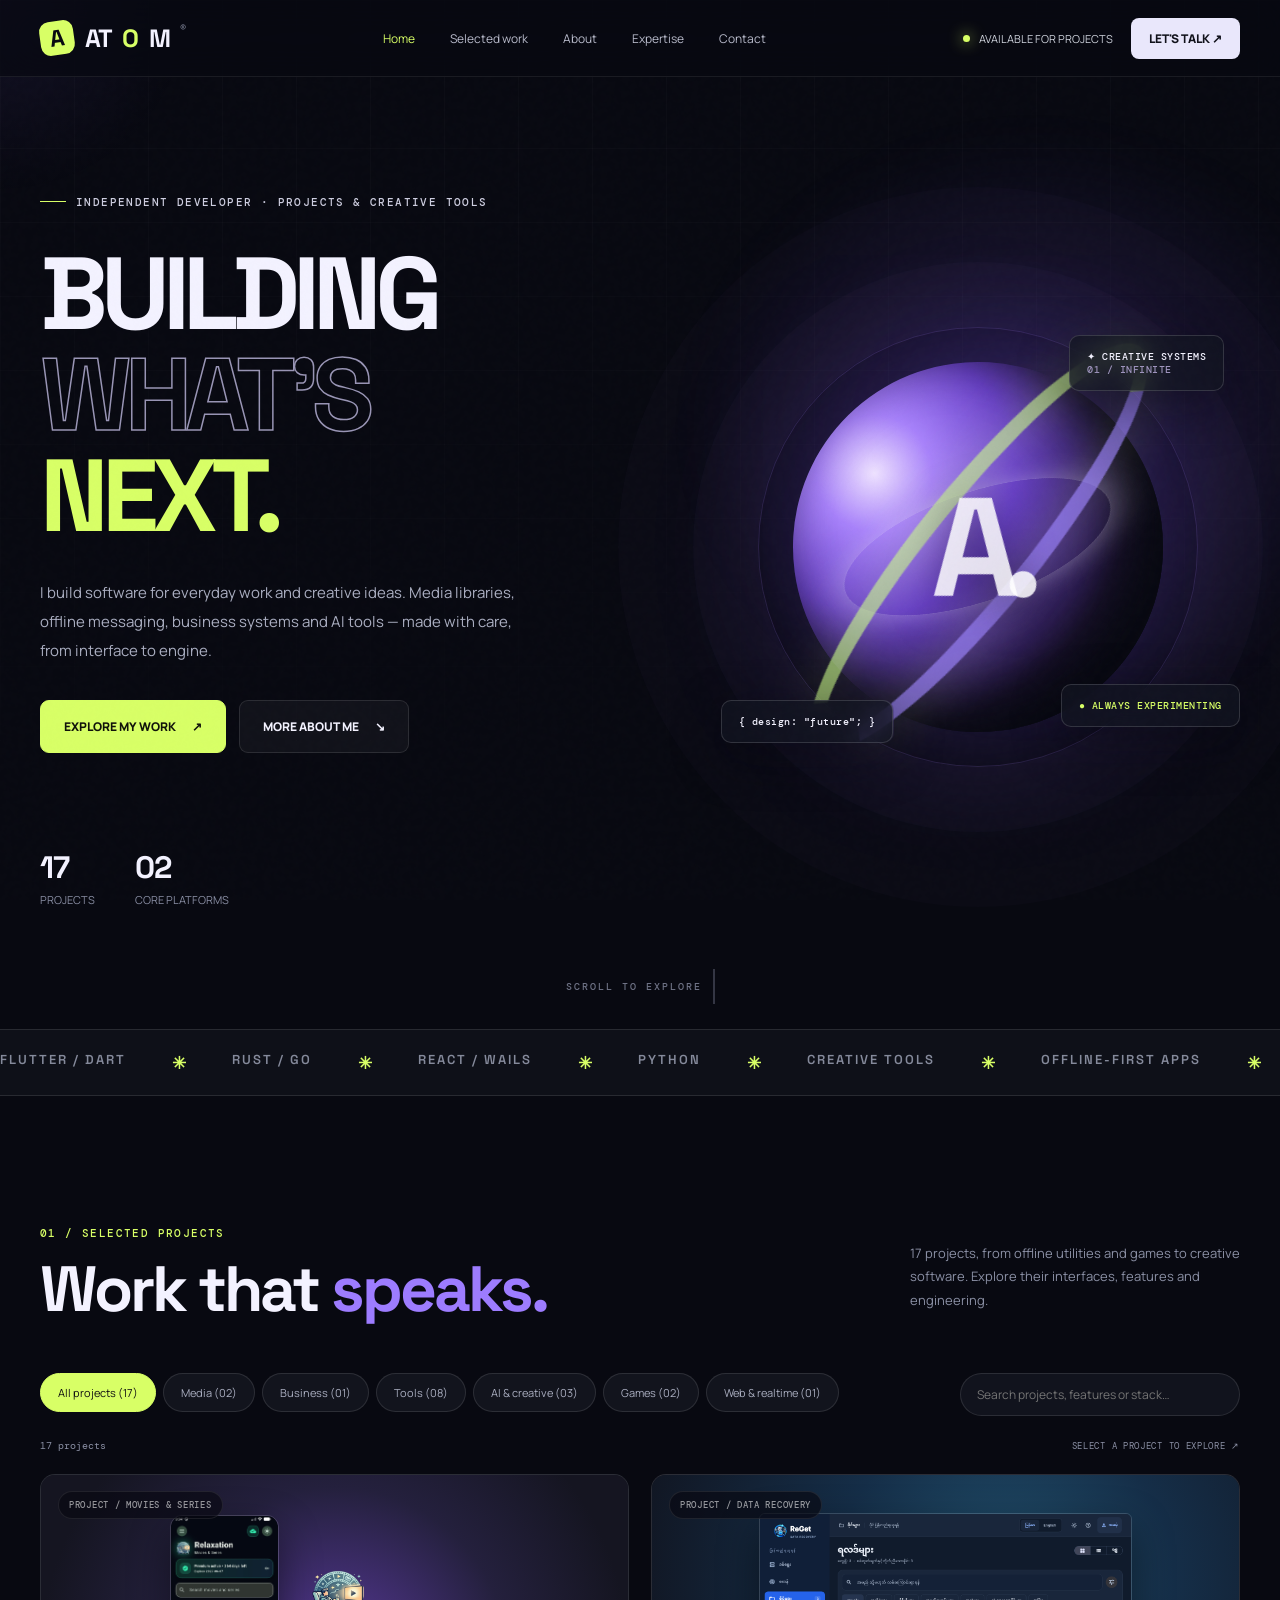
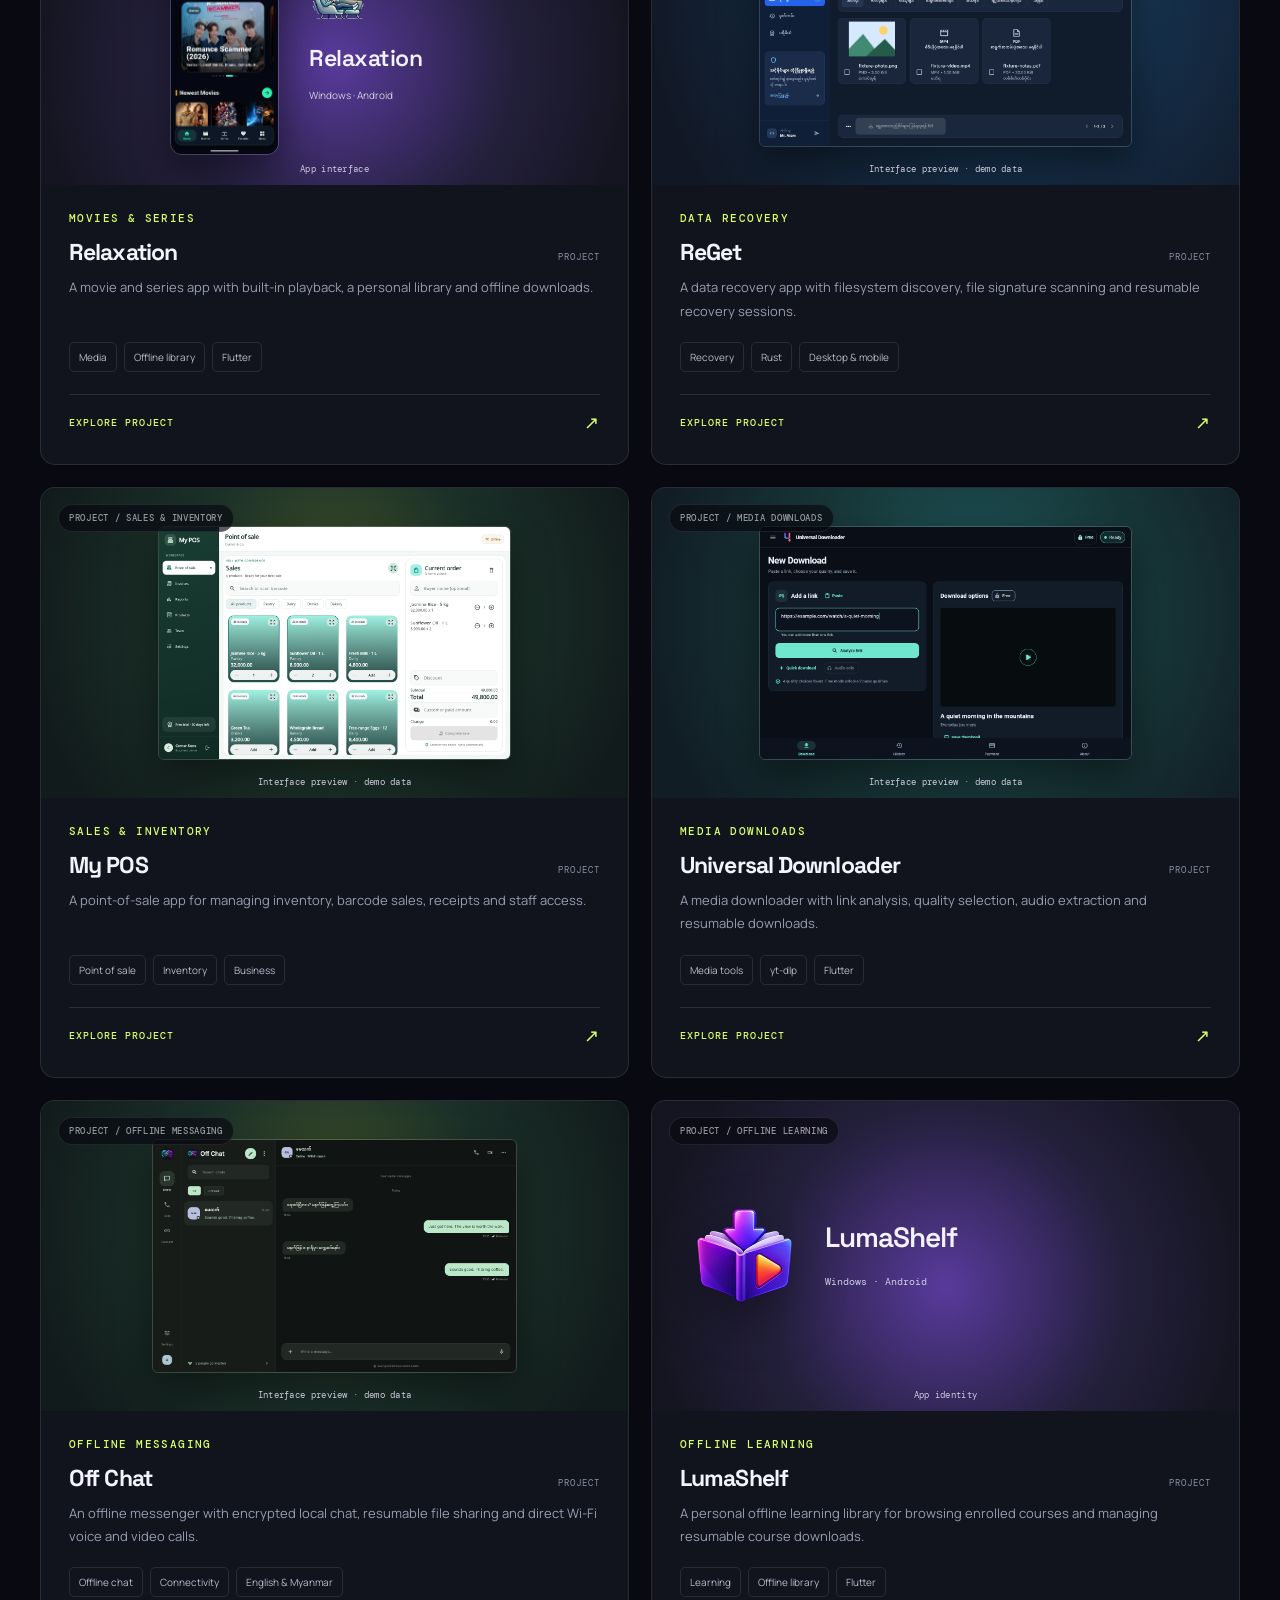
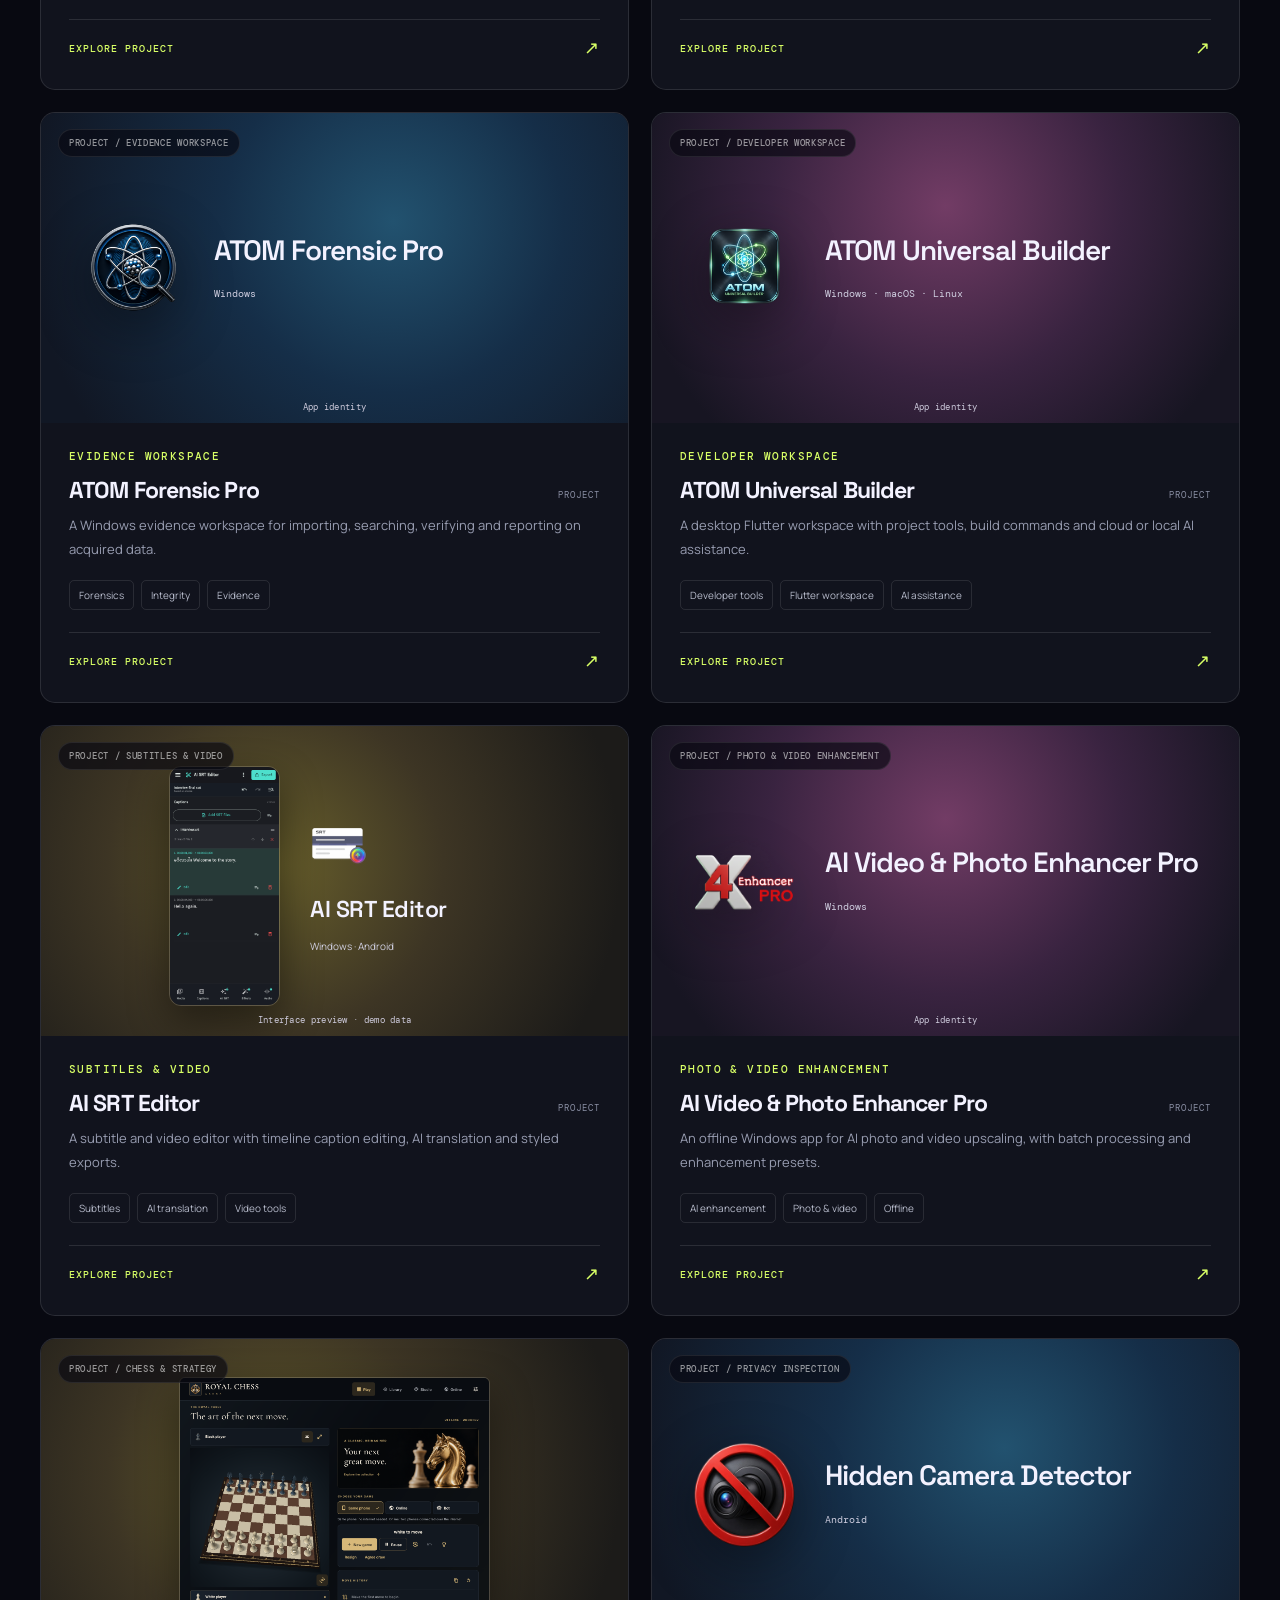
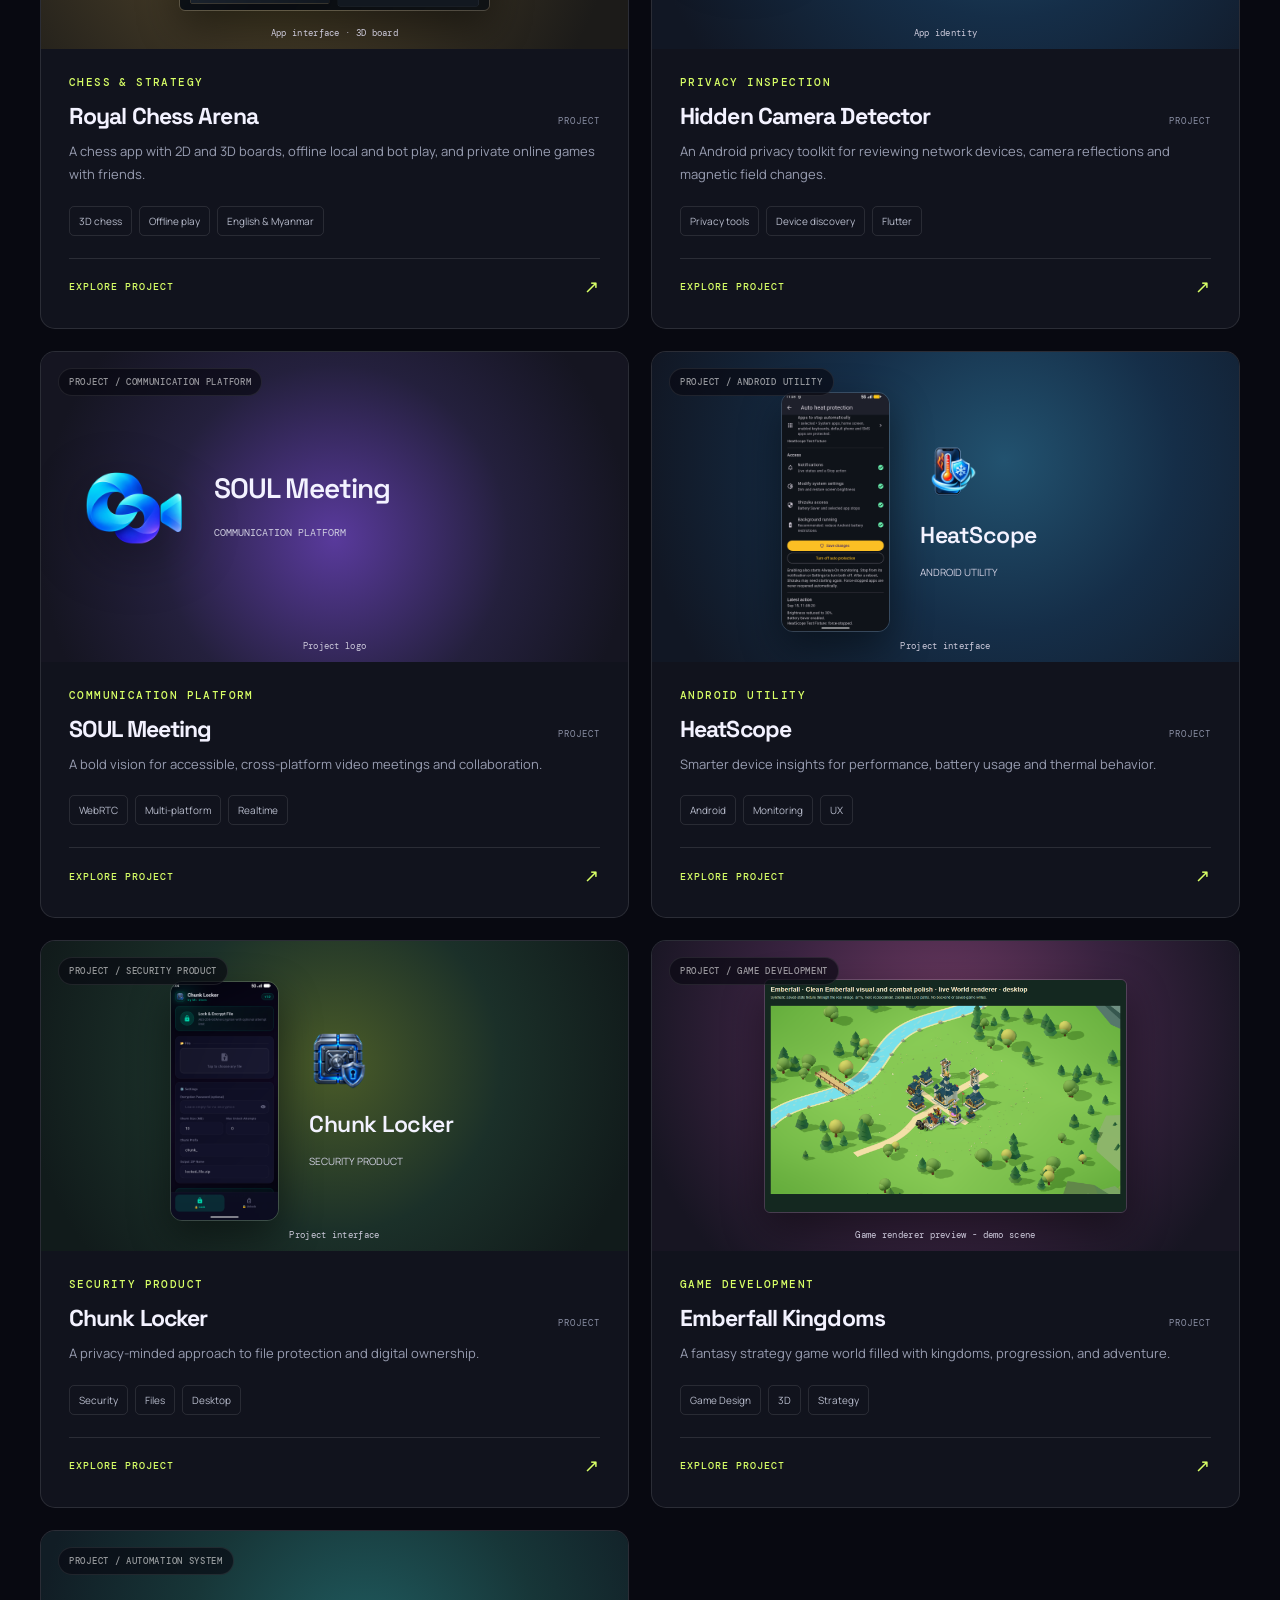
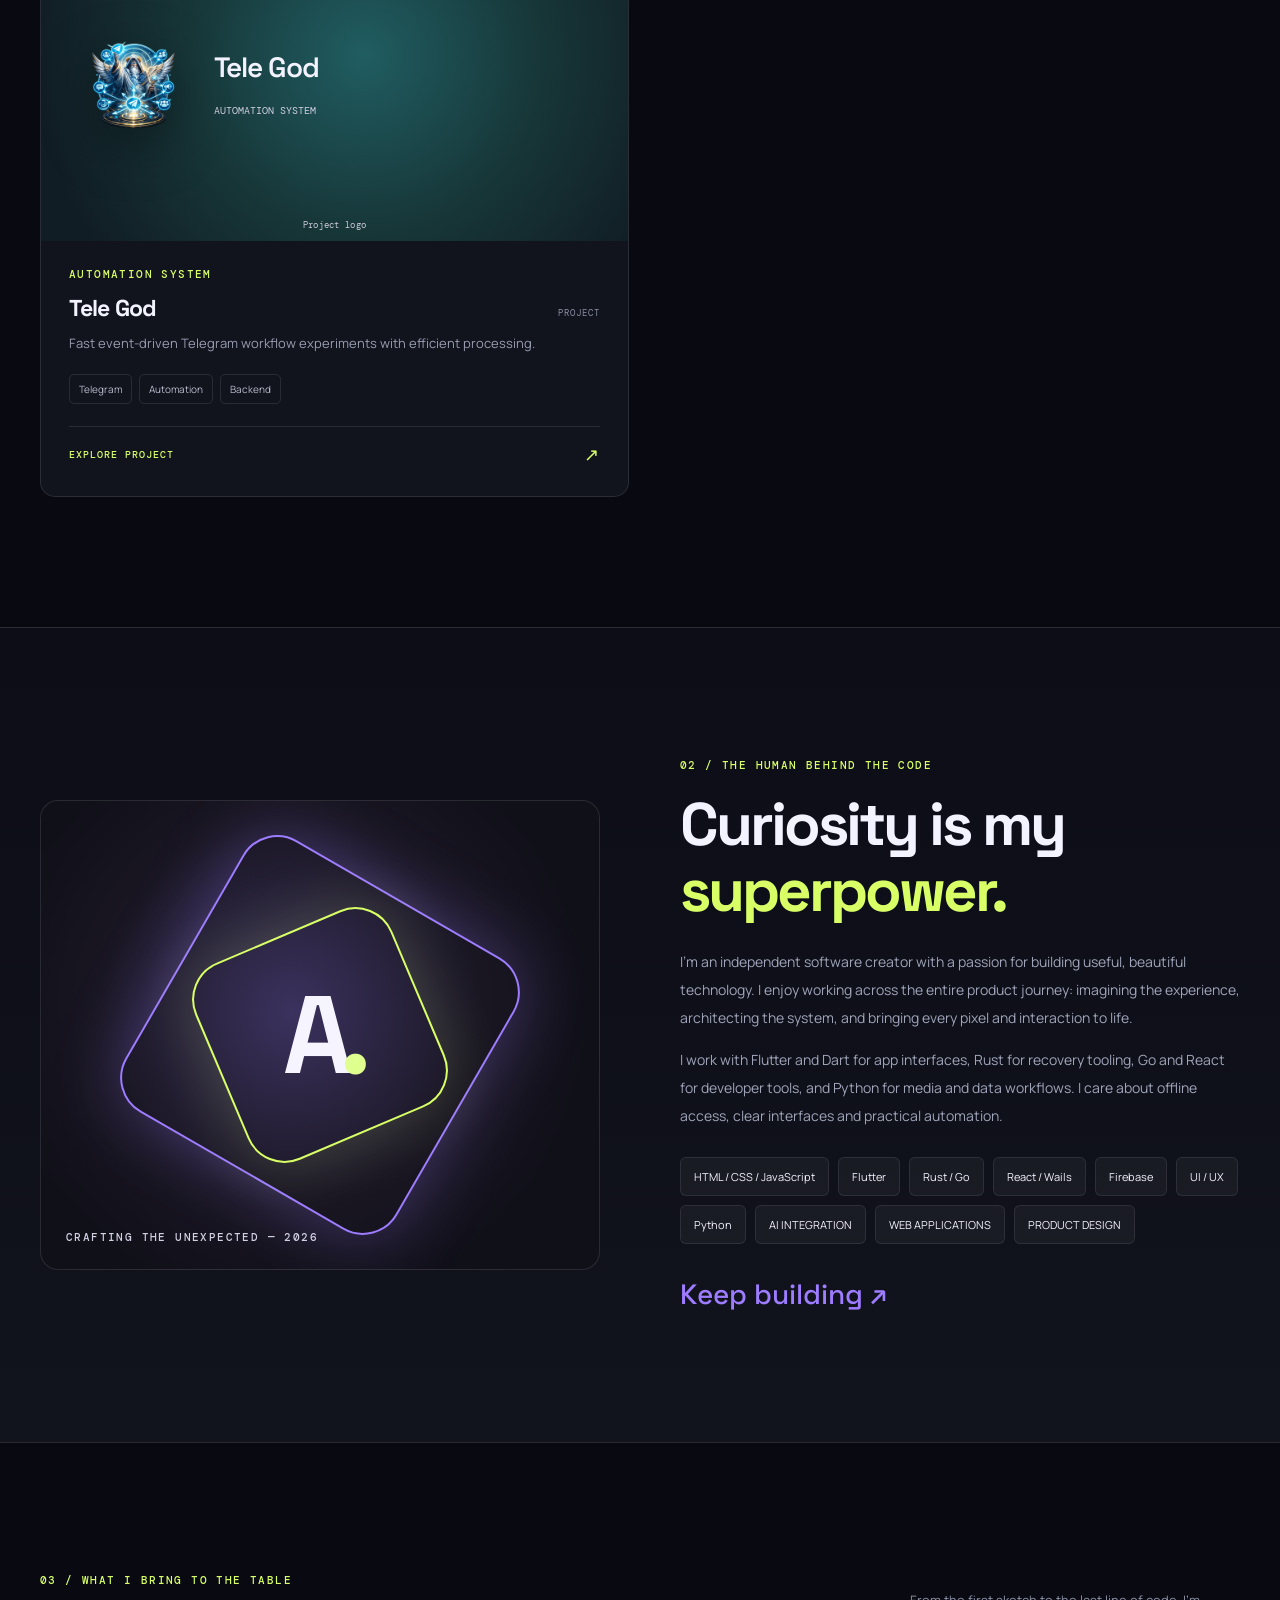
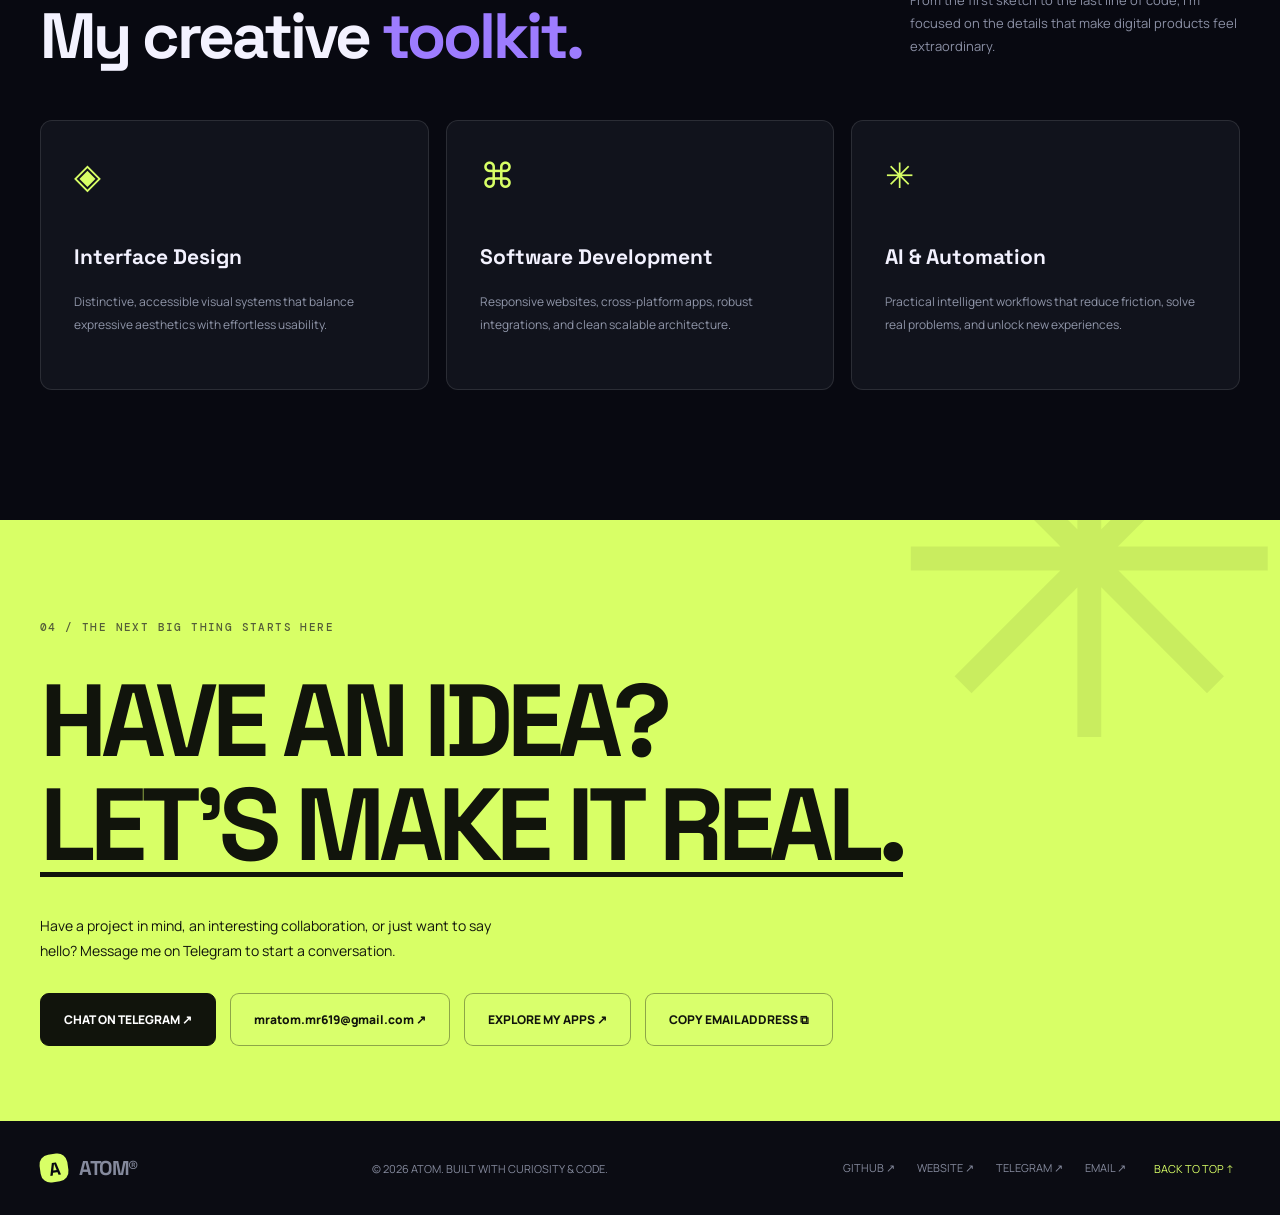
==== commit 69149710: "Unify all 17 portfolio entries as projects" ====
--- a/index.html
+++ b/index.html
@@ -1,48 +1,48 @@
-<!DOCTYPE html>
-<html lang="en">
-<head>
-<meta charset="UTF-8"><meta name="viewport" content="width=device-width, initial-scale=1"><meta name="theme-color" content="#080911">
-<title>ATOM — Apps, Tools & Creative Development</title>
-<meta name="description" content="Explore ATOM’s app portfolio: Relaxation, ReGet, My POS, Universal Downloader, Off Chat, LumaShelf, ATOM Forensic Pro, ATOM Universal Builder, AI SRT Editor, AI Video &amp; Photo Enhancer Pro, Royal Chess Arena and Hidden Camera Detector.">
-<meta property="og:title" content="ATOM — Apps, Tools & Creative Development">
-<meta property="og:description" content="12 apps across media, business, communication, developer tools, games and AI. Explore interfaces, features and the technology behind each project.">
-<meta property="og:type" content="website"><meta property="og:url" content="https://mratom.asia/">
-<meta property="og:image" content="https://mratom.asia/assets/projects/reget.png">
-<meta name="twitter:card" content="summary_large_image">
-<link rel="canonical" href="https://mratom.asia/">
-<link rel="icon" href="favicon.svg" type="image/svg+xml">
-<link rel="stylesheet" href="styles.css?v=a83c1f78e23f">
-</head>
-<body>
-<div class="cursor-glow" id="cursorGlow" aria-hidden="true"></div>
-<header class="topbar"><div class="wrap nav"><a href="#home" class="brand" aria-label="Atom home"><span class="brand-icon">A</span>AT<span style="color:var(--acid)">O</span>M<span style="font-size:12px;color:var(--muted);align-self:start;letter-spacing:0">®</span></a><nav class="nav-links" id="navLinks" aria-label="Primary navigation"><a href="#home" class="active">Home</a><a href="#work">Selected work</a><a href="#about">About</a><a href="#services">Expertise</a><a href="#contact">Contact</a></nav><div class="nav-right"><span class="availability"><i class="dot"></i> AVAILABLE FOR PROJECTS</span><a class="nav-cta" href="https://t.me/mratom_619" target="_blank" rel="noopener noreferrer">LET'S TALK ↗</a><button class="menu" id="menuBtn" aria-label="Toggle menu" aria-expanded="false">☰</button></div></div></header>
-<main><section class="hero" id="home"><div class="hero-grid"></div><div class="hero-glow"></div><div class="wrap hero-inner"><div class="hero-content"><div class="eyebrow mono"><i></i> INDEPENDENT DEVELOPER · APPS & CREATIVE TOOLS</div><h1>BUILDING<br><span class="outline">WHAT'S</span><br><span class="accent">NEXT.</span></h1><p class="hero-copy">I build software for everyday work and creative ideas. Media libraries, offline messaging, business systems and AI tools — made with care, from interface to engine.</p><div class="hero-actions"><a href="#work" class="btn btn-primary">EXPLORE MY WORK <span>↗</span></a><a href="#about" class="btn btn-secondary">MORE ABOUT ME <span>↘</span></a></div><div class="hero-foot"><div><strong>12</strong><span>APP PROJECTS</span></div><div><strong>05</strong><span>EARLIER CONCEPTS</span></div><div><strong>02</strong><span>CORE PLATFORMS</span></div></div></div><div class="hero-visual" aria-label="Decorative luminous 3D-style ATOM sculpture"><div class="orb-back"></div><div class="orb"><span>A.</span></div><div class="floating-label label-a">✦ CREATIVE SYSTEMS<br><span style="color:#9e94bd">01 / INFINITE</span></div><div class="floating-label label-b">{ design: "future"; }</div><div class="floating-label label-c">● ALWAYS EXPERIMENTING</div></div></div><div class="scroll-hint mono">SCROLL TO EXPLORE</div></section>
-<div class="marquee" aria-hidden="true"><div class="marquee-track" id="marquee"></div></div>
-<section class="section" id="work"><div class="wrap"><div class="section-head reveal"><div><div class="section-kicker mono"><span class="section-index">01 /</span> SELECTED PROJECTS</div><h2>Work that <em>speaks.</em></h2></div><p class="section-note">12 app projects, from offline utilities and games to creative software. Explore their interfaces, features and engineering, alongside 5 earlier concepts.</p></div>
-<div class="work-controls"><div class="filters" role="group" aria-label="Project filters"><button type="button" class="filter active" data-filter="all" aria-pressed="true">All projects <span>(17)</span></button><button type="button" class="filter" data-filter="apps" aria-pressed="false">App projects <span>(12)</span></button><button type="button" class="filter" data-filter="media" aria-pressed="false">Media <span>(02)</span></button><button type="button" class="filter" data-filter="business" aria-pressed="false">Business <span>(01)</span></button><button type="button" class="filter" data-filter="tools" aria-pressed="false">Tools <span>(06)</span></button><button type="button" class="filter" data-filter="ai" aria-pressed="false">AI & creative <span>(02)</span></button><button type="button" class="filter" data-filter="games" aria-pressed="false">Games <span>(01)</span></button><button type="button" class="filter" data-filter="concepts" aria-pressed="false">Earlier concepts <span>(05)</span></button></div><label class="project-search"><span class="sr-only">Search projects</span><input id="projectSearch" type="search" placeholder="Search apps, features or stack…" autocomplete="off"></label></div>
-<div class="work-status"><p id="resultCount" role="status" aria-live="polite">17 projects · 12 apps + 5 earlier concepts</p><span>SELECT A PROJECT TO EXPLORE ↗</span></div>
-<div class="projects" id="projectGrid"><article class="project" id="relaxation" data-index="0" data-category="media"><div class="project-visual visual-purple"><span class="project-number mono">APP / MOVIES &amp; SERIES</span><div class="portrait-preview"><img class="screen" src="assets/projects/relaxation.webp" alt="Relaxation interface preview" loading="lazy" decoding="async" width="900" height="2000"><div class="preview-aside"><img src="assets/projects/relaxation-icon.png" alt="" width="58" height="58" loading="lazy" decoding="async"><strong>Relaxation</strong><span>Windows · Android</span></div></div><span class="preview-caption">App interface</span></div><div class="project-details"><div class="mono" style="color:var(--acid);margin-bottom:12px">MOVIES &amp; SERIES</div><div class="project-title"><h3>Relaxation</h3><span class="project-status">APP PROJECT</span></div><p>A movie and series app with built-in playback, a personal library and offline downloads.</p><div class="tags"><span>Media</span><span>Offline library</span><span>Flutter</span></div><button type="button" class="project-action" aria-label="Explore Relaxation" data-open="0">EXPLORE PROJECT<span aria-hidden="true">↗</span></button><details><summary>Project details</summary><p>Relaxation brings search, favorites and a built-in video player into one Flutter app for Windows and Android. Playback history, resume controls and an offline library help viewers continue across sessions.</p><ul><li>Movie and series search</li><li>Favorites and personal library</li><li>Playback history and resume</li><li>Offline media downloads</li></ul><p>Built with: Flutter, Dart, Firebase, Telegram, Telethon</p></details></div></article>
-<article class="project" id="reget" data-index="1" data-category="tools"><div class="project-visual visual-blue"><span class="project-number mono">APP / DATA RECOVERY</span><img class="screen" src="assets/projects/reget.png" alt="ReGet interface preview" loading="lazy" decoding="async" width="1280" height="800"><span class="preview-caption">Interface preview · demo data</span></div><div class="project-details"><div class="mono" style="color:var(--acid);margin-bottom:12px">DATA RECOVERY</div><div class="project-title"><h3>ReGet</h3><span class="project-status">APP PROJECT</span></div><p>A data recovery app with filesystem discovery, file signature scanning and resumable recovery sessions.</p><div class="tags"><span>Recovery</span><span>Rust</span><span>Desktop &amp; mobile</span></div><button type="button" class="project-action" aria-label="Explore ReGet" data-open="1">EXPLORE PROJECT<span aria-hidden="true">↗</span></button><details><summary>Project details</summary><p>ReGet combines a Flutter interface with a Rust scanning engine to explore recoverable files on Windows and Android. Saved sessions, bounded file previews and licensed export support a structured recovery workflow.</p><ul><li>Filesystem discovery</li><li>File signature scanning</li><li>Resumable scan sessions</li><li>File previews and licensed export</li></ul><p>Built with: Flutter, Dart FFI, Rust, SQLite</p><p>Local scanning, resumable sessions and file previews lead into a licensed export workflow.</p></details></div></article>
-<article class="project" id="my-pos" data-index="2" data-category="business"><div class="project-visual visual-green"><span class="project-number mono">APP / SALES &amp; INVENTORY</span><img class="screen" src="assets/projects/my-pos.png" alt="My POS interface preview" loading="lazy" decoding="async" width="1280" height="847"><span class="preview-caption">Interface preview · demo data</span></div><div class="project-details"><div class="mono" style="color:var(--acid);margin-bottom:12px">SALES &amp; INVENTORY</div><div class="project-title"><h3>My POS</h3><span class="project-status">APP PROJECT</span></div><p>A point-of-sale app for managing inventory, barcode sales, receipts and staff access.</p><div class="tags"><span>Point of sale</span><span>Inventory</span><span>Business</span></div><button type="button" class="project-action" aria-label="Explore My POS" data-open="2">EXPLORE PROJECT<span aria-hidden="true">↗</span></button><details><summary>Project details</summary><p>My POS supports retail and restaurant sales workflows with inventory controls, receipts and sales reports on Windows and Android. Staff roles and encrypted local storage complement Firebase account and database services.</p><ul><li>Barcode sales and inventory</li><li>Receipts and billing</li><li>Staff roles and access</li><li>Sales reporting</li></ul><p>Built with: Flutter, Dart, Hive, Firebase Auth, Firebase Realtime Database</p><p>Includes appointment-fee billing for clinic reception workflows.</p></details></div></article>
-<article class="project" id="universal-downloader" data-index="3" data-category="media"><div class="project-visual visual-cyan"><span class="project-number mono">APP / MEDIA DOWNLOADS</span><img class="screen" src="assets/projects/universal-downloader.png" alt="Universal Downloader interface preview" loading="lazy" decoding="async" width="1280" height="800"><span class="preview-caption">Interface preview · demo data</span></div><div class="project-details"><div class="mono" style="color:var(--acid);margin-bottom:12px">MEDIA DOWNLOADS</div><div class="project-title"><h3>Universal Downloader</h3><span class="project-status">APP PROJECT</span></div><p>A media downloader with link analysis, quality selection, audio extraction and resumable downloads.</p><div class="tags"><span>Media tools</span><span>yt-dlp</span><span>Flutter</span></div><button type="button" class="project-action" aria-label="Explore Universal Downloader" data-open="3">EXPLORE PROJECT<span aria-hidden="true">↗</span></button><details><summary>Project details</summary><p>Universal Downloader uses yt-dlp with platform-specific media tools to download selected video and audio formats on Windows and Android. Local history, thumbnail saving and download controls keep the workflow in one Flutter interface.</p><ul><li>Media link and quality analysis</li><li>Video and audio downloads</li><li>Pause, resume and retry</li><li>Thumbnails and local history</li></ul><p>Built with: Flutter, Dart, yt-dlp, Python, FFmpeg, Firebase, Cloudflare Workers</p><p>Video and audio formats are selected from those made available by the source.</p></details></div></article>
-<article class="project" id="off-chat" data-index="4" data-category="tools"><div class="project-visual visual-green"><span class="project-number mono">APP / OFFLINE MESSAGING</span><img class="screen" src="assets/projects/off-chat.png" alt="Off Chat interface preview" loading="lazy" decoding="async" width="1280" height="820"><span class="preview-caption">Interface preview · demo data</span></div><div class="project-details"><div class="mono" style="color:var(--acid);margin-bottom:12px">OFFLINE MESSAGING</div><div class="project-title"><h3>Off Chat</h3><span class="project-status">APP PROJECT</span></div><p>An offline messenger with encrypted local chat, resumable file sharing and direct Wi-Fi voice and video calls.</p><div class="tags"><span>Offline chat</span><span>Connectivity</span><span>English &amp; Myanmar</span></div><button type="button" class="project-action" aria-label="Explore Off Chat" data-open="4">EXPLORE PROJECT<span aria-hidden="true">↗</span></button><details><summary>Project details</summary><p>Off Chat runs its mesh engine inside the Windows and Android apps, with no separate server required for local messaging. English and Myanmar interfaces bring together groups, local discovery, file transfers and direct calls.</p><ul><li>Encrypted local messaging</li><li>Groups and member controls</li><li>Resumable file sharing</li><li>Direct Wi-Fi voice and video calls</li></ul><p>Built with: Flutter, Dart, WebRTC, TCP / UDP, Bluetooth LE, Hive, Firebase</p><p>Voice and video connect over local Wi-Fi, LAN or a hotspot.</p></details></div></article>
-<article class="project" id="lumashelf" data-index="5" data-category="tools"><div class="project-visual visual-purple"><span class="project-number mono">APP / OFFLINE LEARNING</span><div class="identity-preview"><img src="assets/projects/lumashelf-icon.png" alt="LumaShelf app icon" loading="lazy" decoding="async" width="256" height="256"><div><strong>LumaShelf</strong><span>Windows · Android</span></div></div><span class="preview-caption">App identity</span></div><div class="project-details"><div class="mono" style="color:var(--acid);margin-bottom:12px">OFFLINE LEARNING</div><div class="project-title"><h3>LumaShelf</h3><span class="project-status">APP PROJECT</span></div><p>A personal offline learning library for browsing enrolled courses and managing resumable course downloads.</p><div class="tags"><span>Learning</span><span>Offline library</span><span>Flutter</span></div><button type="button" class="project-action" aria-label="Explore LumaShelf" data-open="5">EXPLORE PROJECT<span aria-hidden="true">↗</span></button><details><summary>Project details</summary><p>LumaShelf provides a native Flutter interface for an enrolled Udemy library on Windows and Android. Course search, curriculum selection and a persistent download queue work with platform-encrypted session storage.</p><ul><li>Enrolled course search</li><li>Curriculum and quality selection</li><li>Resumable download queue</li><li>Platform-encrypted session storage</li></ul><p>Built with: Flutter, Dart, Dio, Windows DPAPI, Android KeyStore</p><p>Native Flutter adaptation derived from UdemySaver, with support for downloadable MP4 lectures and course resources.</p><a href="https://github.com/jadis0x/UdemySaver" target="_blank" rel="noopener noreferrer">Original upstream ↗</a></details></div></article>
-<article class="project" id="atom-forensic-pro" data-index="6" data-category="tools"><div class="project-visual visual-blue"><span class="project-number mono">APP / EVIDENCE WORKSPACE</span><div class="identity-preview"><img src="assets/projects/forensic-icon.png" alt="ATOM Forensic Pro app icon" loading="lazy" decoding="async" width="256" height="256"><div><strong>ATOM Forensic Pro</strong><span>Windows</span></div></div><span class="preview-caption">App identity</span></div><div class="project-details"><div class="mono" style="color:var(--acid);margin-bottom:12px">EVIDENCE WORKSPACE</div><div class="project-title"><h3>ATOM Forensic Pro</h3><span class="project-status">APP PROJECT</span></div><p>A Windows evidence workspace for importing, searching, verifying and reporting on acquired data.</p><div class="tags"><span>Forensics</span><span>Integrity</span><span>Evidence</span></div><button type="button" class="project-action" aria-label="Explore ATOM Forensic Pro" data-open="6">EXPLORE PROJECT<span aria-hidden="true">↗</span></button><details><summary>Project details</summary><p>ATOM Forensic Pro brings folder and JSON imports together with explicit read-only Android acquisition through ADB. SHA-256 integrity checks, an audit log and HTML, CSV and JSON reports support evidence review.</p><ul><li>Folder and JSON evidence imports</li><li>Read-only Android ADB acquisition</li><li>SHA-256 integrity verification</li><li>Search, audit log and reports</li></ul><p>Built with: Flutter, Dart, Python, SQLite, ADB</p><p>Works with accessible local artifacts and explicitly authorized Android ADB acquisitions.</p></details></div></article>
-<article class="project" id="atom-builder" data-index="7" data-category="tools"><div class="project-visual visual-pink"><span class="project-number mono">APP / DEVELOPER WORKSPACE</span><div class="identity-preview"><img src="assets/projects/atom-builder-icon.png" alt="ATOM Universal Builder app icon" loading="lazy" decoding="async" width="256" height="256"><div><strong>ATOM Universal Builder</strong><span>Windows · macOS · Linux</span></div></div><span class="preview-caption">App identity</span></div><div class="project-details"><div class="mono" style="color:var(--acid);margin-bottom:12px">DEVELOPER WORKSPACE</div><div class="project-title"><h3>ATOM Universal Builder</h3><span class="project-status">APP PROJECT</span></div><p>A desktop Flutter workspace with project tools, build commands and cloud or local AI assistance.</p><div class="tags"><span>Developer tools</span><span>Flutter workspace</span><span>AI assistance</span></div><button type="button" class="project-action" aria-label="Explore ATOM Universal Builder" data-open="7">EXPLORE PROJECT<span aria-hidden="true">↗</span></button><details><summary>Project details</summary><p>ATOM Universal Builder combines a Go and Wails desktop shell with a React interface and Monaco editor. Build, run, test and doctor commands sit alongside project search, Git tools, extensions and AI Ask and Agent workflows.</p><ul><li>Flutter build, run, test and doctor</li><li>Project search and Git tools</li><li>Monaco editor and extensions</li><li>Cloud and local AI workflows</li></ul><p>Built with: Go, Wails v2, React, Monaco, Vite</p><p>Windows desktop workspace with macOS and Linux build targets.</p></details></div></article>
-<article class="project" id="ai-srt-editor" data-index="8" data-category="ai"><div class="project-visual visual-yellow"><span class="project-number mono">APP / SUBTITLES &amp; VIDEO</span><div class="portrait-preview"><img class="screen" src="assets/projects/ai-srt-editor.png" alt="AI SRT Editor interface preview" loading="lazy" decoding="async" width="780" height="1688"><div class="preview-aside"><img src="assets/projects/ai-srt-editor-icon.png" alt="" width="58" height="58" loading="lazy" decoding="async"><strong>AI SRT Editor</strong><span>Windows · Android</span></div></div><span class="preview-caption">Interface preview · demo data</span></div><div class="project-details"><div class="mono" style="color:var(--acid);margin-bottom:12px">SUBTITLES &amp; VIDEO</div><div class="project-title"><h3>AI SRT Editor</h3><span class="project-status">APP PROJECT</span></div><p>A subtitle and video editor with timeline caption editing, AI translation and styled exports.</p><div class="tags"><span>Subtitles</span><span>AI translation</span><span>Video tools</span></div><button type="button" class="project-action" aria-label="Explore AI SRT Editor" data-open="8">EXPLORE PROJECT<span aria-hidden="true">↗</span></button><details><summary>Project details</summary><p>AI SRT Editor brings caption timing, text editing and subtitle styles into a Flutter workspace for Windows and Android. A project library, autosave and undo support ongoing edits, with SRT, VTT, TXT and MP4 export options.</p><ul><li>Timeline caption editing</li><li>AI-assisted translation</li><li>Subtitle styles and project autosave</li><li>SRT, VTT, TXT and MP4 export</li></ul><p>Built with: Flutter, Dart, FFmpeg, media_kit, Firebase, Cloudflare Workers</p></details></div></article>
-<article class="project" id="ai-enhancer-pro" data-index="9" data-category="ai"><div class="project-visual visual-pink"><span class="project-number mono">APP / PHOTO &amp; VIDEO ENHANCEMENT</span><div class="identity-preview"><img src="assets/projects/ai-enhancer-pro-icon.png" alt="AI Video &amp; Photo Enhancer Pro app icon" loading="lazy" decoding="async" width="256" height="256"><div><strong>AI Video &amp; Photo Enhancer Pro</strong><span>Windows</span></div></div><span class="preview-caption">App identity</span></div><div class="project-details"><div class="mono" style="color:var(--acid);margin-bottom:12px">PHOTO &amp; VIDEO ENHANCEMENT</div><div class="project-title"><h3>AI Video &amp; Photo Enhancer Pro</h3><span class="project-status">APP PROJECT</span></div><p>An offline Windows app for AI photo and video upscaling, with batch processing and enhancement presets.</p><div class="tags"><span>AI enhancement</span><span>Photo &amp; video</span><span>Offline</span></div><button type="button" class="project-action" aria-label="Explore AI Video &amp; Photo Enhancer Pro" data-open="9">EXPLORE PROJECT<span aria-hidden="true">↗</span></button><details><summary>Project details</summary><p>AI Video &amp; Photo Enhancer Pro combines a Python interface with a local Real-ESRGAN engine for photo and video enhancement. Eight presets, GPU and tile controls, a batch queue and frame-level progress guide the workflow from import to export.</p><ul><li>Model-dependent 2x, 3x and 4x upscaling</li><li>Batch photo and MP4/MKV video processing</li><li>GPU selection and adjustable tile size</li><li>Frame progress, remaining time and result playback</li></ul><p>Built with: Python, Tkinter, Real-ESRGAN, ncnn / Vulkan, FFmpeg, PyInstaller</p><p>Runs enhancement locally, with PNG photo output and H.264 video export.</p></details></div></article>
-<article class="project" id="royal-chess-arena" data-index="10" data-category="games"><div class="project-visual visual-yellow"><span class="project-number mono">APP / CHESS &amp; STRATEGY</span><img class="screen" src="assets/projects/royal-chess-arena.webp" alt="Royal Chess Arena interface preview" loading="lazy" decoding="async" width="1200" height="900"><span class="preview-caption">App interface · 3D board</span></div><div class="project-details"><div class="mono" style="color:var(--acid);margin-bottom:12px">CHESS &amp; STRATEGY</div><div class="project-title"><h3>Royal Chess Arena</h3><span class="project-status">APP PROJECT</span></div><p>A chess app with 2D and 3D boards, offline local and bot play, and private online games with friends.</p><div class="tags"><span>3D chess</span><span>Offline play</span><span>English &amp; Myanmar</span></div><button type="button" class="project-action" aria-label="Explore Royal Chess Arena" data-open="10">EXPLORE PROJECT<span aria-hidden="true">↗</span></button><details><summary>Project details</summary><p>Play on the same device, challenge a local bot or invite a friend through a private room code or link. Royal Chess Arena combines customizable 2D and native 3D boards with saved games, PGN tools and English and Myanmar interfaces across desktop, web and mobile.</p><ul><li>2D and native 3D boards with three camera angles</li><li>Offline two-player games and a ten-level bot with hints</li><li>Private unrated online rooms with invitation codes and links</li><li>Saved-game replay, PGN import/export and board customization</li></ul><p>Built with: Flutter, Dart, Firebase Firestore, Alpha-beta search</p><p>Private online games are unrated; local games and the bot work offline.</p></details></div></article>
-<article class="project" id="hidden-camera-detector" data-index="11" data-category="tools"><div class="project-visual visual-blue"><span class="project-number mono">APP / PRIVACY INSPECTION</span><div class="identity-preview"><img src="assets/projects/hidden-camera-detector-icon.png" alt="Hidden Camera Detector app icon" loading="lazy" decoding="async" width="256" height="256"><div><strong>Hidden Camera Detector</strong><span>Android</span></div></div><span class="preview-caption">App identity</span></div><div class="project-details"><div class="mono" style="color:var(--acid);margin-bottom:12px">PRIVACY INSPECTION</div><div class="project-title"><h3>Hidden Camera Detector</h3><span class="project-status">APP PROJECT</span></div><p>An Android privacy toolkit for reviewing network devices, camera reflections and magnetic field changes.</p><div class="tags"><span>Privacy tools</span><span>Device discovery</span><span>Flutter</span></div><button type="button" class="project-action" aria-label="Explore Hidden Camera Detector" data-open="11">EXPLORE PROJECT<span aria-hidden="true">↗</span></button><details><summary>Project details</summary><p>Hidden Camera Detector combines local network service checks, nearby Bluetooth LE advertisements and calibrated sensor readings to surface devices and signals worth reviewing. Camera controls and a six-step room checklist help users examine possible clues in context.</p><ul><li>Wi-Fi service checks and nearby Bluetooth LE device clues</li><li>Magnetic field readings with baseline calibration</li><li>Live camera view with torch, zoom and contrast controls</li><li>Six-step room inspection checklist</li></ul><p>Built with: Flutter, Dart, Provider, Bluetooth LE, sensors_plus</p><p>Device and sensor readings provide inspection clues, not confirmation of a hidden camera. Available tools depend on the phone&#39;s hardware.</p></details></div></article>
-<article class="project" id="soul-meeting" data-index="12" data-category="concepts"><div class="project-visual visual-purple"><span class="project-number mono">PROJECT / COMMUNICATION PLATFORM</span><div class="identity-preview"><img src="assets/projects/soul-meeting-icon.png" alt="SOUL Meeting app icon" loading="lazy" decoding="async" width="256" height="256"><div><strong>SOUL Meeting</strong><span>COMMUNICATION PLATFORM</span></div></div><span class="preview-caption">Project logo</span></div><div class="project-details"><div class="mono" style="color:var(--acid);margin-bottom:12px">COMMUNICATION PLATFORM</div><div class="project-title"><h3>SOUL Meeting</h3><span class="project-status">CONCEPT</span></div><p>A bold vision for accessible, cross-platform video meetings and collaboration.</p><div class="tags"><span>WebRTC</span><span>Multi-platform</span><span>Realtime</span></div><button type="button" class="project-action" aria-label="Explore SOUL Meeting" data-open="12">EXPLORE CONCEPT<span aria-hidden="true">↗</span></button><details><summary>Project details</summary><p>SOUL is a concept for a modern video meeting platform across Web, Android, iOS and Windows, designed with affordability, useful collaboration tools and large meetings in mind.</p><p>Built with: WebRTC, Multi-platform, Realtime</p></details></div></article>
-<article class="project" id="heatscope" data-index="13" data-category="concepts"><div class="project-visual visual-blue"><span class="project-number mono">PROJECT / ANDROID UTILITY</span><div class="portrait-preview"><img class="screen" src="assets/projects/heatscope.png" alt="HeatScope interface preview" loading="lazy" decoding="async" width="1080" height="2400"><div class="preview-aside"><img src="assets/projects/heatscope-icon.png" alt="" width="58" height="58" loading="lazy" decoding="async"><strong>HeatScope</strong><span>ANDROID UTILITY</span></div></div><span class="preview-caption">Project interface</span></div><div class="project-details"><div class="mono" style="color:var(--acid);margin-bottom:12px">ANDROID UTILITY</div><div class="project-title"><h3>HeatScope</h3><span class="project-status">CONCEPT</span></div><p>Smarter device insights for performance, battery usage and thermal behavior.</p><div class="tags"><span>Android</span><span>Monitoring</span><span>UX</span></div><button type="button" class="project-action" aria-label="Explore HeatScope" data-open="13">EXPLORE CONCEPT<span aria-hidden="true">↗</span></button><details><summary>Project details</summary><p>HeatScope explores a privacy-minded Android utility that helps people understand which background activities may contribute to device heat and drain, with clear, honest diagnostics.</p><p>Built with: Android, Monitoring, UX</p></details></div></article>
-<article class="project" id="chunk-locker" data-index="14" data-category="concepts"><div class="project-visual visual-green"><span class="project-number mono">PROJECT / SECURITY PRODUCT</span><div class="portrait-preview"><img class="screen" src="assets/projects/chunk-locker.png" alt="Chunk Locker interface preview" loading="lazy" decoding="async" width="1080" height="2400"><div class="preview-aside"><img src="assets/projects/chunk-locker-icon.png" alt="" width="58" height="58" loading="lazy" decoding="async"><strong>Chunk Locker</strong><span>SECURITY PRODUCT</span></div></div><span class="preview-caption">Project interface</span></div><div class="project-details"><div class="mono" style="color:var(--acid);margin-bottom:12px">SECURITY PRODUCT</div><div class="project-title"><h3>Chunk Locker</h3><span class="project-status">CONCEPT</span></div><p>A privacy-minded approach to file protection and digital ownership.</p><div class="tags"><span>Security</span><span>Files</span><span>Desktop</span></div><button type="button" class="project-action" aria-label="Explore Chunk Locker" data-open="14">EXPLORE CONCEPT<span aria-hidden="true">↗</span></button><details><summary>Project details</summary><p>Chunk Locker represents the idea that strong data protection should still feel approachable, usable and under the user’s control.</p><p>Built with: Security, Files, Desktop</p></details></div></article>
-<article class="project" id="emberfall-kingdoms" data-index="15" data-category="concepts"><div class="project-visual visual-pink"><span class="project-number mono">PROJECT / GAME DEVELOPMENT</span><img class="screen" src="assets/projects/emberfall-kingdoms.png" alt="Emberfall Kingdoms interface preview" loading="lazy" decoding="async" width="1280" height="821"><span class="preview-caption">Game renderer preview - demo scene</span></div><div class="project-details"><div class="mono" style="color:var(--acid);margin-bottom:12px">GAME DEVELOPMENT</div><div class="project-title"><h3>Emberfall Kingdoms</h3><span class="project-status">CONCEPT</span></div><p>A fantasy strategy game world filled with kingdoms, progression, and adventure.</p><div class="tags"><span>Game Design</span><span>3D</span><span>Strategy</span></div><button type="button" class="project-action" aria-label="Explore Emberfall Kingdoms" data-open="15">EXPLORE CONCEPT<span aria-hidden="true">↗</span></button><details><summary>Project details</summary><p>Emberfall Kingdoms is a game development project exploring evolving heroes, armies, environments and upgradeable buildings with visually distinct progression.</p><p>Built with: Game Design, 3D, Strategy</p></details></div></article>
-<article class="project" id="tele-god" data-index="16" data-category="concepts"><div class="project-visual visual-cyan"><span class="project-number mono">PROJECT / AUTOMATION SYSTEM</span><div class="identity-preview"><img src="assets/projects/tele-god-icon.png" alt="Tele God app icon" loading="lazy" decoding="async" width="256" height="256"><div><strong>Tele God</strong><span>AUTOMATION SYSTEM</span></div></div><span class="preview-caption">Project logo</span></div><div class="project-details"><div class="mono" style="color:var(--acid);margin-bottom:12px">AUTOMATION SYSTEM</div><div class="project-title"><h3>Tele God</h3><span class="project-status">CONCEPT</span></div><p>Fast event-driven Telegram workflow experiments with efficient processing.</p><div class="tags"><span>Telegram</span><span>Automation</span><span>Backend</span></div><button type="button" class="project-action" aria-label="Explore Tele God" data-open="16">EXPLORE CONCEPT<span aria-hidden="true">↗</span></button><details><summary>Project details</summary><p>Tele God explores Telegram monitoring and forwarding automation, with an emphasis on response speed, resource efficiency and dependable background processing.</p><p>Built with: Telegram, Automation, Backend</p></details></div></article></div><p class="empty" id="emptyMessage" hidden>No projects match your search. Try a different term or category.</p><noscript><p class="section-note">JavaScript is disabled. All projects and their expandable details are available below.</p></noscript></div></section>
-<section class="section about" id="about"><div class="wrap about-layout"><div class="about-art reveal"><strong>A<span style="color:var(--acid)">.</span></strong><span class="about-corner mono">CRAFTING THE UNEXPECTED — 2026</span></div><div class="about-copy reveal"><div class="section-kicker mono"><span class="section-index">02 /</span> THE HUMAN BEHIND THE CODE</div><h2>Curiosity is my <em>superpower.</em></h2><p>I'm an independent software creator with a passion for building useful, beautiful technology. I enjoy working across the entire product journey: imagining the experience, architecting the system, and bringing every pixel and interaction to life.</p><p>I work with Flutter and Dart for app interfaces, Rust for recovery tooling, Go and React for developer tools, and Python for media and data workflows. I care about offline access, clear interfaces and practical automation.</p><div class="skills"><span>HTML / CSS / JavaScript</span><span>Flutter</span><span>Rust / Go</span><span>React / Wails</span><span>Firebase</span><span>UI / UX</span><span>Python</span><span>AI INTEGRATION</span><span>WEB APPLICATIONS</span><span>PRODUCT DESIGN</span></div><div class="about-signature">Keep building ↗</div></div></div></section>
-<section class="section" id="services"><div class="wrap"><div class="section-head reveal"><div><div class="section-kicker mono"><span class="section-index">03 /</span> WHAT I BRING TO THE TABLE</div><h2>My creative <em>toolkit.</em></h2></div><p class="section-note">From the first sketch to the last line of code, I'm focused on the details that make digital products feel extraordinary.</p></div><div class="services"><article class="service reveal"><div class="service-icon">◈</div><h3>Interface Design</h3><p>Distinctive, accessible visual systems that balance expressive aesthetics with effortless usability.</p></article><article class="service reveal"><div class="service-icon">⌘</div><h3>Software Development</h3><p>Responsive websites, cross-platform apps, robust integrations, and clean scalable architecture.</p></article><article class="service reveal"><div class="service-icon">✳</div><h3>AI & Automation</h3><p>Practical intelligent workflows that reduce friction, solve real problems, and unlock new experiences.</p></article></div></div></section>
-<section class="contact" id="contact"><div class="wrap"><div class="mono">04 / THE NEXT BIG THING STARTS HERE</div><h2>HAVE AN IDEA?<br><span>LET'S MAKE IT REAL.</span></h2><p>Have a project in mind, an interesting collaboration, or just want to say hello? Message me on Telegram to start a conversation.</p><div class="contact-actions"><a href="https://t.me/mratom_619" class="btn btn-primary" target="_blank" rel="noopener noreferrer">CHAT ON TELEGRAM ↗</a><a href="mailto:mratom.mr619@gmail.com" class="btn btn-secondary">mratom.mr619@gmail.com ↗</a><a href="https://apps.mratom.asia" class="btn btn-secondary" target="_blank" rel="noopener noreferrer">EXPLORE MY APPS ↗</a><button class="btn btn-secondary" id="copyEmail">COPY EMAIL ADDRESS ⧉</button></div></div></section></main>
-<footer class="footer"><div class="wrap"><a href="#home" class="brand" style="font-size:20px"><span class="brand-icon" style="width:28px;height:28px;font-size:18px">A</span>ATOM®</a><p>© <span id="year"></span> ATOM. BUILT WITH CURIOSITY & CODE.</p><div class="footer-links"><a href="https://github.com/mratom1/portfolio" target="_blank" rel="noopener noreferrer">GITHUB ↗</a><a href="https://apps.mratom.asia" target="_blank" rel="noopener noreferrer">WEBSITE ↗</a><a href="https://t.me/mratom_619" target="_blank" rel="noopener noreferrer">TELEGRAM ↗</a><a href="mailto:mratom.mr619@gmail.com">EMAIL ↗</a><button class="back-top" id="backTop">BACK TO TOP ↑</button></div></div></footer>
-<dialog id="projectDialog" aria-labelledby="modalTitle"><div class="modal"><button class="close" id="closeModal" aria-label="Close project details">×</button><span class="mono" id="modalCategory"></span><h3 id="modalTitle"></h3><div id="modalVisual"></div><p id="modalDescription"></p><div id="modalPlatforms" class="tags"></div><section id="featureSection"><h4>Inside the app</h4><ul id="modalFeatures"></ul></section><section><h4>Built with</h4><div class="tags" id="modalTags"></div></section><p id="modalNote" class="project-note"></p><a id="modalCredit" target="_blank" rel="noopener noreferrer">Original upstream ↗</a><div class="modal-actions"><a href="https://t.me/mratom_619" class="btn btn-primary" id="modalContact" target="_blank" rel="noopener noreferrer">LET'S TALK ON TELEGRAM ↗</a><button type="button" class="btn btn-secondary" id="shareProject">COPY PROJECT LINK ⧉</button></div><p id="shareStatus" role="status" aria-live="polite"></p></div></dialog>
-<script id="projectData" type="application/json">[{"id":"relaxation","title":"Relaxation","kind":"app","category":"media","label":"MOVIES & SERIES","description":"A movie and series app with built-in playback, a personal library and offline downloads.","detail":"Relaxation brings search, favorites and a built-in video player into one Flutter app for Windows and Android. Playback history, resume controls and an offline library help viewers continue across sessions.","features":["Movie and series search","Favorites and personal library","Playback history and resume","Offline media downloads"],"stack":["Flutter","Dart","Firebase","Telegram","Telethon"],"platforms":["Windows","Android"],"icon":"assets/projects/relaxation-icon.png","image":"assets/projects/relaxation.webp","imageCaption":"App interface","previewType":"screenshot","tags":["Media","Offline library","Flutter"],"tone":"purple","color":"#b397f4"},{"id":"reget","title":"ReGet","kind":"app","category":"tools","label":"DATA RECOVERY","description":"A data recovery app with filesystem discovery, file signature scanning and resumable recovery sessions.","detail":"ReGet combines a Flutter interface with a Rust scanning engine to explore recoverable files on Windows and Android. Saved sessions, bounded file previews and licensed export support a structured recovery workflow.","features":["Filesystem discovery","File signature scanning","Resumable scan sessions","File previews and licensed export"],"stack":["Flutter","Dart FFI","Rust","SQLite"],"platforms":["Windows","Android"],"icon":"assets/projects/reget-icon.png","image":"assets/projects/reget.png","imageCaption":"Interface preview · demo data","previewType":"screenshot","note":"Local scanning, resumable sessions and file previews lead into a licensed export workflow.","tags":["Recovery","Rust","Desktop & mobile"],"tone":"blue","color":"#63caec"},{"id":"my-pos","title":"My POS","kind":"app","category":"business","label":"SALES & INVENTORY","description":"A point-of-sale app for managing inventory, barcode sales, receipts and staff access.","detail":"My POS supports retail and restaurant sales workflows with inventory controls, receipts and sales reports on Windows and Android. Staff roles and encrypted local storage complement Firebase account and database services.","features":["Barcode sales and inventory","Receipts and billing","Staff roles and access","Sales reporting"],"stack":["Flutter","Dart","Hive","Firebase Auth","Firebase Realtime Database"],"platforms":["Windows","Android"],"icon":"assets/projects/my-pos-icon.png","image":"assets/projects/my-pos.png","imageCaption":"Interface preview · demo data","previewType":"screenshot","note":"Includes appointment-fee billing for clinic reception workflows.","tags":["Point of sale","Inventory","Business"],"tone":"green","color":"#b8e4c4"},{"id":"universal-downloader","title":"Universal Downloader","kind":"app","category":"media","label":"MEDIA DOWNLOADS","description":"A media downloader with link analysis, quality selection, audio extraction and resumable downloads.","detail":"Universal Downloader uses yt-dlp with platform-specific media tools to download selected video and audio formats on Windows and Android. Local history, thumbnail saving and download controls keep the workflow in one Flutter interface.","features":["Media link and quality analysis","Video and audio downloads","Pause, resume and retry","Thumbnails and local history"],"stack":["Flutter","Dart","yt-dlp","Python","FFmpeg","Firebase","Cloudflare Workers"],"platforms":["Windows","Android"],"icon":"assets/projects/universal-downloader-icon.png","image":"assets/projects/universal-downloader.png","imageCaption":"Interface preview · demo data","previewType":"screenshot","note":"Video and audio formats are selected from those made available by the source.","tags":["Media tools","yt-dlp","Flutter"],"tone":"cyan","color":"#75e4df"},{"id":"off-chat","title":"Off Chat","kind":"app","category":"tools","label":"OFFLINE MESSAGING","description":"An offline messenger with encrypted local chat, resumable file sharing and direct Wi-Fi voice and video calls.","detail":"Off Chat runs its mesh engine inside the Windows and Android apps, with no separate server required for local messaging. English and Myanmar interfaces bring together groups, local discovery, file transfers and direct calls.","features":["Encrypted local messaging","Groups and member controls","Resumable file sharing","Direct Wi-Fi voice and video calls"],"stack":["Flutter","Dart","WebRTC","TCP / UDP","Bluetooth LE","Hive","Firebase"],"platforms":["Windows","Android"],"icon":"assets/projects/off-chat-icon.png","image":"assets/projects/off-chat.png","imageCaption":"Interface preview · demo data","previewType":"screenshot","note":"Voice and video connect over local Wi-Fi, LAN or a hotspot.","tags":["Offline chat","Connectivity","English & Myanmar"],"tone":"green","color":"#b8e4c4"},{"id":"lumashelf","title":"LumaShelf","kind":"app","category":"tools","label":"OFFLINE LEARNING","description":"A personal offline learning library for browsing enrolled courses and managing resumable course downloads.","detail":"LumaShelf provides a native Flutter interface for an enrolled Udemy library on Windows and Android. Course search, curriculum selection and a persistent download queue work with platform-encrypted session storage.","features":["Enrolled course search","Curriculum and quality selection","Resumable download queue","Platform-encrypted session storage"],"stack":["Flutter","Dart","Dio","Windows DPAPI","Android KeyStore"],"platforms":["Windows","Android"],"icon":"assets/projects/lumashelf-icon.png","imageCaption":"App identity","previewType":"identity","note":"Native Flutter adaptation derived from UdemySaver, with support for downloadable MP4 lectures and course resources.","creditUrl":"https://github.com/jadis0x/UdemySaver","tags":["Learning","Offline library","Flutter"],"tone":"purple","color":"#b397f4"},{"id":"atom-forensic-pro","title":"ATOM Forensic Pro","kind":"app","category":"tools","label":"EVIDENCE WORKSPACE","description":"A Windows evidence workspace for importing, searching, verifying and reporting on acquired data.","detail":"ATOM Forensic Pro brings folder and JSON imports together with explicit read-only Android acquisition through ADB. SHA-256 integrity checks, an audit log and HTML, CSV and JSON reports support evidence review.","features":["Folder and JSON evidence imports","Read-only Android ADB acquisition","SHA-256 integrity verification","Search, audit log and reports"],"stack":["Flutter","Dart","Python","SQLite","ADB"],"platforms":["Windows"],"icon":"assets/projects/forensic-icon.png","imageCaption":"App identity","previewType":"identity","note":"Works with accessible local artifacts and explicitly authorized Android ADB acquisitions.","tags":["Forensics","Integrity","Evidence"],"tone":"blue","color":"#63caec"},{"id":"atom-builder","title":"ATOM Universal Builder","kind":"app","category":"tools","label":"DEVELOPER WORKSPACE","description":"A desktop Flutter workspace with project tools, build commands and cloud or local AI assistance.","detail":"ATOM Universal Builder combines a Go and Wails desktop shell with a React interface and Monaco editor. Build, run, test and doctor commands sit alongside project search, Git tools, extensions and AI Ask and Agent workflows.","features":["Flutter build, run, test and doctor","Project search and Git tools","Monaco editor and extensions","Cloud and local AI workflows"],"stack":["Go","Wails v2","React","Monaco","Vite"],"platforms":["Windows","macOS","Linux"],"icon":"assets/projects/atom-builder-icon.png","imageCaption":"App identity","previewType":"identity","note":"Windows desktop workspace with macOS and Linux build targets.","tags":["Developer tools","Flutter workspace","AI assistance"],"tone":"pink","color":"#fa89bd"},{"id":"ai-srt-editor","title":"AI SRT Editor","kind":"app","category":"ai","label":"SUBTITLES & VIDEO","description":"A subtitle and video editor with timeline caption editing, AI translation and styled exports.","detail":"AI SRT Editor brings caption timing, text editing and subtitle styles into a Flutter workspace for Windows and Android. A project library, autosave and undo support ongoing edits, with SRT, VTT, TXT and MP4 export options.","features":["Timeline caption editing","AI-assisted translation","Subtitle styles and project autosave","SRT, VTT, TXT and MP4 export"],"stack":["Flutter","Dart","FFmpeg","media_kit","Firebase","Cloudflare Workers"],"platforms":["Windows","Android"],"icon":"assets/projects/ai-srt-editor-icon.png","image":"assets/projects/ai-srt-editor.png","imageCaption":"Interface preview · demo data","previewType":"screenshot","tags":["Subtitles","AI translation","Video tools"],"tone":"yellow","color":"#e5d976"},{"id":"ai-enhancer-pro","title":"AI Video & Photo Enhancer Pro","kind":"app","category":"ai","label":"PHOTO & VIDEO ENHANCEMENT","description":"An offline Windows app for AI photo and video upscaling, with batch processing and enhancement presets.","detail":"AI Video & Photo Enhancer Pro combines a Python interface with a local Real-ESRGAN engine for photo and video enhancement. Eight presets, GPU and tile controls, a batch queue and frame-level progress guide the workflow from import to export.","features":["Model-dependent 2x, 3x and 4x upscaling","Batch photo and MP4/MKV video processing","GPU selection and adjustable tile size","Frame progress, remaining time and result playback"],"stack":["Python","Tkinter","Real-ESRGAN","ncnn / Vulkan","FFmpeg","PyInstaller"],"platforms":["Windows"],"icon":"assets/projects/ai-enhancer-pro-icon.png","imageCaption":"App identity","previewType":"identity","note":"Runs enhancement locally, with PNG photo output and H.264 video export.","tags":["AI enhancement","Photo & video","Offline"],"tone":"pink","color":"#fa89bd"},{"id":"royal-chess-arena","title":"Royal Chess Arena","kind":"app","category":"games","label":"CHESS & STRATEGY","description":"A chess app with 2D and 3D boards, offline local and bot play, and private online games with friends.","detail":"Play on the same device, challenge a local bot or invite a friend through a private room code or link. Royal Chess Arena combines customizable 2D and native 3D boards with saved games, PGN tools and English and Myanmar interfaces across desktop, web and mobile.","features":["2D and native 3D boards with three camera angles","Offline two-player games and a ten-level bot with hints","Private unrated online rooms with invitation codes and links","Saved-game replay, PGN import/export and board customization"],"stack":["Flutter","Dart","Firebase Firestore","Alpha-beta search"],"platforms":["Windows","Android","Web"],"icon":"assets/projects/royal-chess-arena-icon.png","image":"assets/projects/royal-chess-arena.webp","imageWidth":1200,"imageHeight":900,"imageCaption":"App interface · 3D board","previewType":"screenshot","note":"Private online games are unrated; local games and the bot work offline.","tags":["3D chess","Offline play","English & Myanmar"],"tone":"yellow","color":"#e5d976"},{"id":"hidden-camera-detector","title":"Hidden Camera Detector","kind":"app","category":"tools","label":"PRIVACY INSPECTION","description":"An Android privacy toolkit for reviewing network devices, camera reflections and magnetic field changes.","detail":"Hidden Camera Detector combines local network service checks, nearby Bluetooth LE advertisements and calibrated sensor readings to surface devices and signals worth reviewing. Camera controls and a six-step room checklist help users examine possible clues in context.","features":["Wi-Fi service checks and nearby Bluetooth LE device clues","Magnetic field readings with baseline calibration","Live camera view with torch, zoom and contrast controls","Six-step room inspection checklist"],"stack":["Flutter","Dart","Provider","Bluetooth LE","sensors_plus"],"platforms":["Android"],"icon":"assets/projects/hidden-camera-detector-icon.png","imageCaption":"App identity","previewType":"identity","note":"Device and sensor readings provide inspection clues, not confirmation of a hidden camera. Available tools depend on the phone's hardware.","tags":["Privacy tools","Device discovery","Flutter"],"tone":"blue","color":"#63caec"},{"title":"SOUL Meeting","category":"web","label":"COMMUNICATION PLATFORM","description":"A bold vision for accessible, cross-platform video meetings and collaboration.","detail":"SOUL is a concept for a modern video meeting platform across Web, Android, iOS and Windows, designed with affordability, useful collaboration tools and large meetings in mind.","tags":["WebRTC","Multi-platform","Realtime"],"tone":"purple","color":"#a98aff","id":"soul-meeting","kind":"concept","features":[],"platforms":[],"stack":["WebRTC","Multi-platform","Realtime"],"icon":"assets/projects/soul-meeting-icon.png","imageCaption":"Project logo"},{"title":"HeatScope","category":"tools","label":"ANDROID UTILITY","description":"Smarter device insights for performance, battery usage and thermal behavior.","detail":"HeatScope explores a privacy-minded Android utility that helps people understand which background activities may contribute to device heat and drain, with clear, honest diagnostics.","tags":["Android","Monitoring","UX"],"tone":"blue","color":"#63caec","id":"heatscope","kind":"concept","features":[],"platforms":[],"stack":["Android","Monitoring","UX"],"icon":"assets/projects/heatscope-icon.png","imageCaption":"Project interface","image":"assets/projects/heatscope.png","imageLayout":"portrait","imageWidth":1080,"imageHeight":2400},{"title":"Chunk Locker","category":"tools","label":"SECURITY PRODUCT","description":"A privacy-minded approach to file protection and digital ownership.","detail":"Chunk Locker represents the idea that strong data protection should still feel approachable, usable and under the user’s control.","tags":["Security","Files","Desktop"],"tone":"green","color":"#d8ff66","id":"chunk-locker","kind":"concept","features":[],"platforms":[],"stack":["Security","Files","Desktop"],"icon":"assets/projects/chunk-locker-icon.png","imageCaption":"Project interface","image":"assets/projects/chunk-locker.png","imageLayout":"portrait","imageWidth":1080,"imageHeight":2400},{"title":"Emberfall Kingdoms","category":"web","label":"GAME DEVELOPMENT","description":"A fantasy strategy game world filled with kingdoms, progression, and adventure.","detail":"Emberfall Kingdoms is a game development project exploring evolving heroes, armies, environments and upgradeable buildings with visually distinct progression.","tags":["Game Design","3D","Strategy"],"tone":"pink","color":"#fa89bd","id":"emberfall-kingdoms","kind":"concept","features":[],"platforms":[],"stack":["Game Design","3D","Strategy"],"icon":"assets/projects/emberfall-kingdoms-icon.png","imageCaption":"Game renderer preview - demo scene","image":"assets/projects/emberfall-kingdoms.png","imageLayout":"landscape","imageWidth":1280,"imageHeight":821},{"title":"Tele God","category":"ai","label":"AUTOMATION SYSTEM","description":"Fast event-driven Telegram workflow experiments with efficient processing.","detail":"Tele God explores Telegram monitoring and forwarding automation, with an emphasis on response speed, resource efficiency and dependable background processing.","tags":["Telegram","Automation","Backend"],"tone":"cyan","color":"#75e4df","id":"tele-god","kind":"concept","features":[],"platforms":[],"stack":["Telegram","Automation","Backend"],"icon":"assets/projects/tele-god-icon.png","imageCaption":"Project logo"}]</script>
-<script src="app.js?v=d08e26ebb680" defer></script>
-</body></html>
+<!DOCTYPE html>
+<html lang="en">
+<head>
+<meta charset="UTF-8"><meta name="viewport" content="width=device-width, initial-scale=1"><meta name="theme-color" content="#080911">
+<title>ATOM — Projects, Tools & Creative Development</title>
+<meta name="description" content="Explore ATOM’s 17 projects: Relaxation, ReGet, My POS, Universal Downloader, Off Chat, LumaShelf, ATOM Forensic Pro, ATOM Universal Builder, AI SRT Editor, AI Video &amp; Photo Enhancer Pro, Royal Chess Arena, Hidden Camera Detector, SOUL Meeting, HeatScope, Chunk Locker, Emberfall Kingdoms and Tele God.">
+<meta property="og:title" content="ATOM — Projects, Tools & Creative Development">
+<meta property="og:description" content="17 projects across media, business, communication, developer tools, games and AI. Explore interfaces, features and the technology behind each project.">
+<meta property="og:type" content="website"><meta property="og:url" content="https://mratom.asia/">
+<meta property="og:image" content="https://mratom.asia/assets/projects/reget.png">
+<meta name="twitter:card" content="summary_large_image">
+<link rel="canonical" href="https://mratom.asia/">
+<link rel="icon" href="favicon.svg" type="image/svg+xml">
+<link rel="stylesheet" href="styles.css?v=a83c1f78e23f">
+</head>
+<body>
+<div class="cursor-glow" id="cursorGlow" aria-hidden="true"></div>
+<header class="topbar"><div class="wrap nav"><a href="#home" class="brand" aria-label="Atom home"><span class="brand-icon">A</span>AT<span style="color:var(--acid)">O</span>M<span style="font-size:12px;color:var(--muted);align-self:start;letter-spacing:0">®</span></a><nav class="nav-links" id="navLinks" aria-label="Primary navigation"><a href="#home" class="active">Home</a><a href="#work">Selected work</a><a href="#about">About</a><a href="#services">Expertise</a><a href="#contact">Contact</a></nav><div class="nav-right"><span class="availability"><i class="dot"></i> AVAILABLE FOR PROJECTS</span><a class="nav-cta" href="https://t.me/mratom_619" target="_blank" rel="noopener noreferrer">LET'S TALK ↗</a><button class="menu" id="menuBtn" aria-label="Toggle menu" aria-expanded="false">☰</button></div></div></header>
+<main><section class="hero" id="home"><div class="hero-grid"></div><div class="hero-glow"></div><div class="wrap hero-inner"><div class="hero-content"><div class="eyebrow mono"><i></i> INDEPENDENT DEVELOPER · PROJECTS & CREATIVE TOOLS</div><h1>BUILDING<br><span class="outline">WHAT'S</span><br><span class="accent">NEXT.</span></h1><p class="hero-copy">I build software for everyday work and creative ideas. Media libraries, offline messaging, business systems and AI tools — made with care, from interface to engine.</p><div class="hero-actions"><a href="#work" class="btn btn-primary">EXPLORE MY WORK <span>↗</span></a><a href="#about" class="btn btn-secondary">MORE ABOUT ME <span>↘</span></a></div><div class="hero-foot"><div><strong>17</strong><span>PROJECTS</span></div><div><strong>02</strong><span>CORE PLATFORMS</span></div></div></div><div class="hero-visual" aria-label="Decorative luminous 3D-style ATOM sculpture"><div class="orb-back"></div><div class="orb"><span>A.</span></div><div class="floating-label label-a">✦ CREATIVE SYSTEMS<br><span style="color:#9e94bd">01 / INFINITE</span></div><div class="floating-label label-b">{ design: "future"; }</div><div class="floating-label label-c">● ALWAYS EXPERIMENTING</div></div></div><div class="scroll-hint mono">SCROLL TO EXPLORE</div></section>
+<div class="marquee" aria-hidden="true"><div class="marquee-track" id="marquee"></div></div>
+<section class="section" id="work"><div class="wrap"><div class="section-head reveal"><div><div class="section-kicker mono"><span class="section-index">01 /</span> SELECTED PROJECTS</div><h2>Work that <em>speaks.</em></h2></div><p class="section-note">17 projects, from offline utilities and games to creative software. Explore their interfaces, features and engineering.</p></div>
+<div class="work-controls"><div class="filters" role="group" aria-label="Project filters"><button type="button" class="filter active" data-filter="all" aria-pressed="true">All projects <span>(17)</span></button><button type="button" class="filter" data-filter="media" aria-pressed="false">Media <span>(02)</span></button><button type="button" class="filter" data-filter="business" aria-pressed="false">Business <span>(01)</span></button><button type="button" class="filter" data-filter="tools" aria-pressed="false">Tools <span>(08)</span></button><button type="button" class="filter" data-filter="ai" aria-pressed="false">AI & creative <span>(03)</span></button><button type="button" class="filter" data-filter="games" aria-pressed="false">Games <span>(02)</span></button><button type="button" class="filter" data-filter="web" aria-pressed="false">Web & realtime <span>(01)</span></button></div><label class="project-search"><span class="sr-only">Search projects</span><input id="projectSearch" type="search" placeholder="Search projects, features or stack…" autocomplete="off"></label></div>
+<div class="work-status"><p id="resultCount" role="status" aria-live="polite">17 projects</p><span>SELECT A PROJECT TO EXPLORE ↗</span></div>
+<div class="projects" id="projectGrid"><article class="project" id="relaxation" data-index="0" data-category="media"><div class="project-visual visual-purple"><span class="project-number mono">PROJECT / MOVIES &amp; SERIES</span><div class="portrait-preview"><img class="screen" src="assets/projects/relaxation.webp" alt="Relaxation interface preview" loading="lazy" decoding="async" width="900" height="2000"><div class="preview-aside"><img src="assets/projects/relaxation-icon.png" alt="" width="58" height="58" loading="lazy" decoding="async"><strong>Relaxation</strong><span>Windows · Android</span></div></div><span class="preview-caption">App interface</span></div><div class="project-details"><div class="mono" style="color:var(--acid);margin-bottom:12px">MOVIES &amp; SERIES</div><div class="project-title"><h3>Relaxation</h3><span class="project-status">PROJECT</span></div><p>A movie and series app with built-in playback, a personal library and offline downloads.</p><div class="tags"><span>Media</span><span>Offline library</span><span>Flutter</span></div><button type="button" class="project-action" aria-label="Explore Relaxation" data-open="0">EXPLORE PROJECT<span aria-hidden="true">↗</span></button><details><summary>Project details</summary><p>Relaxation brings search, favorites and a built-in video player into one Flutter app for Windows and Android. Playback history, resume controls and an offline library help viewers continue across sessions.</p><ul><li>Movie and series search</li><li>Favorites and personal library</li><li>Playback history and resume</li><li>Offline media downloads</li></ul><p>Built with: Flutter, Dart, Firebase, Telegram, Telethon</p></details></div></article>
+<article class="project" id="reget" data-index="1" data-category="tools"><div class="project-visual visual-blue"><span class="project-number mono">PROJECT / DATA RECOVERY</span><img class="screen" src="assets/projects/reget.png" alt="ReGet interface preview" loading="lazy" decoding="async" width="1280" height="800"><span class="preview-caption">Interface preview · demo data</span></div><div class="project-details"><div class="mono" style="color:var(--acid);margin-bottom:12px">DATA RECOVERY</div><div class="project-title"><h3>ReGet</h3><span class="project-status">PROJECT</span></div><p>A data recovery app with filesystem discovery, file signature scanning and resumable recovery sessions.</p><div class="tags"><span>Recovery</span><span>Rust</span><span>Desktop &amp; mobile</span></div><button type="button" class="project-action" aria-label="Explore ReGet" data-open="1">EXPLORE PROJECT<span aria-hidden="true">↗</span></button><details><summary>Project details</summary><p>ReGet combines a Flutter interface with a Rust scanning engine to explore recoverable files on Windows and Android. Saved sessions, bounded file previews and licensed export support a structured recovery workflow.</p><ul><li>Filesystem discovery</li><li>File signature scanning</li><li>Resumable scan sessions</li><li>File previews and licensed export</li></ul><p>Built with: Flutter, Dart FFI, Rust, SQLite</p><p>Local scanning, resumable sessions and file previews lead into a licensed export workflow.</p></details></div></article>
+<article class="project" id="my-pos" data-index="2" data-category="business"><div class="project-visual visual-green"><span class="project-number mono">PROJECT / SALES &amp; INVENTORY</span><img class="screen" src="assets/projects/my-pos.png" alt="My POS interface preview" loading="lazy" decoding="async" width="1280" height="847"><span class="preview-caption">Interface preview · demo data</span></div><div class="project-details"><div class="mono" style="color:var(--acid);margin-bottom:12px">SALES &amp; INVENTORY</div><div class="project-title"><h3>My POS</h3><span class="project-status">PROJECT</span></div><p>A point-of-sale app for managing inventory, barcode sales, receipts and staff access.</p><div class="tags"><span>Point of sale</span><span>Inventory</span><span>Business</span></div><button type="button" class="project-action" aria-label="Explore My POS" data-open="2">EXPLORE PROJECT<span aria-hidden="true">↗</span></button><details><summary>Project details</summary><p>My POS supports retail and restaurant sales workflows with inventory controls, receipts and sales reports on Windows and Android. Staff roles and encrypted local storage complement Firebase account and database services.</p><ul><li>Barcode sales and inventory</li><li>Receipts and billing</li><li>Staff roles and access</li><li>Sales reporting</li></ul><p>Built with: Flutter, Dart, Hive, Firebase Auth, Firebase Realtime Database</p><p>Includes appointment-fee billing for clinic reception workflows.</p></details></div></article>
+<article class="project" id="universal-downloader" data-index="3" data-category="media"><div class="project-visual visual-cyan"><span class="project-number mono">PROJECT / MEDIA DOWNLOADS</span><img class="screen" src="assets/projects/universal-downloader.png" alt="Universal Downloader interface preview" loading="lazy" decoding="async" width="1280" height="800"><span class="preview-caption">Interface preview · demo data</span></div><div class="project-details"><div class="mono" style="color:var(--acid);margin-bottom:12px">MEDIA DOWNLOADS</div><div class="project-title"><h3>Universal Downloader</h3><span class="project-status">PROJECT</span></div><p>A media downloader with link analysis, quality selection, audio extraction and resumable downloads.</p><div class="tags"><span>Media tools</span><span>yt-dlp</span><span>Flutter</span></div><button type="button" class="project-action" aria-label="Explore Universal Downloader" data-open="3">EXPLORE PROJECT<span aria-hidden="true">↗</span></button><details><summary>Project details</summary><p>Universal Downloader uses yt-dlp with platform-specific media tools to download selected video and audio formats on Windows and Android. Local history, thumbnail saving and download controls keep the workflow in one Flutter interface.</p><ul><li>Media link and quality analysis</li><li>Video and audio downloads</li><li>Pause, resume and retry</li><li>Thumbnails and local history</li></ul><p>Built with: Flutter, Dart, yt-dlp, Python, FFmpeg, Firebase, Cloudflare Workers</p><p>Video and audio formats are selected from those made available by the source.</p></details></div></article>
+<article class="project" id="off-chat" data-index="4" data-category="tools"><div class="project-visual visual-green"><span class="project-number mono">PROJECT / OFFLINE MESSAGING</span><img class="screen" src="assets/projects/off-chat.png" alt="Off Chat interface preview" loading="lazy" decoding="async" width="1280" height="820"><span class="preview-caption">Interface preview · demo data</span></div><div class="project-details"><div class="mono" style="color:var(--acid);margin-bottom:12px">OFFLINE MESSAGING</div><div class="project-title"><h3>Off Chat</h3><span class="project-status">PROJECT</span></div><p>An offline messenger with encrypted local chat, resumable file sharing and direct Wi-Fi voice and video calls.</p><div class="tags"><span>Offline chat</span><span>Connectivity</span><span>English &amp; Myanmar</span></div><button type="button" class="project-action" aria-label="Explore Off Chat" data-open="4">EXPLORE PROJECT<span aria-hidden="true">↗</span></button><details><summary>Project details</summary><p>Off Chat runs its mesh engine inside the Windows and Android apps, with no separate server required for local messaging. English and Myanmar interfaces bring together groups, local discovery, file transfers and direct calls.</p><ul><li>Encrypted local messaging</li><li>Groups and member controls</li><li>Resumable file sharing</li><li>Direct Wi-Fi voice and video calls</li></ul><p>Built with: Flutter, Dart, WebRTC, TCP / UDP, Bluetooth LE, Hive, Firebase</p><p>Voice and video connect over local Wi-Fi, LAN or a hotspot.</p></details></div></article>
+<article class="project" id="lumashelf" data-index="5" data-category="tools"><div class="project-visual visual-purple"><span class="project-number mono">PROJECT / OFFLINE LEARNING</span><div class="identity-preview"><img src="assets/projects/lumashelf-icon.png" alt="LumaShelf project icon" loading="lazy" decoding="async" width="256" height="256"><div><strong>LumaShelf</strong><span>Windows · Android</span></div></div><span class="preview-caption">App identity</span></div><div class="project-details"><div class="mono" style="color:var(--acid);margin-bottom:12px">OFFLINE LEARNING</div><div class="project-title"><h3>LumaShelf</h3><span class="project-status">PROJECT</span></div><p>A personal offline learning library for browsing enrolled courses and managing resumable course downloads.</p><div class="tags"><span>Learning</span><span>Offline library</span><span>Flutter</span></div><button type="button" class="project-action" aria-label="Explore LumaShelf" data-open="5">EXPLORE PROJECT<span aria-hidden="true">↗</span></button><details><summary>Project details</summary><p>LumaShelf provides a native Flutter interface for an enrolled Udemy library on Windows and Android. Course search, curriculum selection and a persistent download queue work with platform-encrypted session storage.</p><ul><li>Enrolled course search</li><li>Curriculum and quality selection</li><li>Resumable download queue</li><li>Platform-encrypted session storage</li></ul><p>Built with: Flutter, Dart, Dio, Windows DPAPI, Android KeyStore</p><p>Native Flutter adaptation derived from UdemySaver, with support for downloadable MP4 lectures and course resources.</p><a href="https://github.com/jadis0x/UdemySaver" target="_blank" rel="noopener noreferrer">Original upstream ↗</a></details></div></article>
+<article class="project" id="atom-forensic-pro" data-index="6" data-category="tools"><div class="project-visual visual-blue"><span class="project-number mono">PROJECT / EVIDENCE WORKSPACE</span><div class="identity-preview"><img src="assets/projects/forensic-icon.png" alt="ATOM Forensic Pro project icon" loading="lazy" decoding="async" width="256" height="256"><div><strong>ATOM Forensic Pro</strong><span>Windows</span></div></div><span class="preview-caption">App identity</span></div><div class="project-details"><div class="mono" style="color:var(--acid);margin-bottom:12px">EVIDENCE WORKSPACE</div><div class="project-title"><h3>ATOM Forensic Pro</h3><span class="project-status">PROJECT</span></div><p>A Windows evidence workspace for importing, searching, verifying and reporting on acquired data.</p><div class="tags"><span>Forensics</span><span>Integrity</span><span>Evidence</span></div><button type="button" class="project-action" aria-label="Explore ATOM Forensic Pro" data-open="6">EXPLORE PROJECT<span aria-hidden="true">↗</span></button><details><summary>Project details</summary><p>ATOM Forensic Pro brings folder and JSON imports together with explicit read-only Android acquisition through ADB. SHA-256 integrity checks, an audit log and HTML, CSV and JSON reports support evidence review.</p><ul><li>Folder and JSON evidence imports</li><li>Read-only Android ADB acquisition</li><li>SHA-256 integrity verification</li><li>Search, audit log and reports</li></ul><p>Built with: Flutter, Dart, Python, SQLite, ADB</p><p>Works with accessible local artifacts and explicitly authorized Android ADB acquisitions.</p></details></div></article>
+<article class="project" id="atom-builder" data-index="7" data-category="tools"><div class="project-visual visual-pink"><span class="project-number mono">PROJECT / DEVELOPER WORKSPACE</span><div class="identity-preview"><img src="assets/projects/atom-builder-icon.png" alt="ATOM Universal Builder project icon" loading="lazy" decoding="async" width="256" height="256"><div><strong>ATOM Universal Builder</strong><span>Windows · macOS · Linux</span></div></div><span class="preview-caption">App identity</span></div><div class="project-details"><div class="mono" style="color:var(--acid);margin-bottom:12px">DEVELOPER WORKSPACE</div><div class="project-title"><h3>ATOM Universal Builder</h3><span class="project-status">PROJECT</span></div><p>A desktop Flutter workspace with project tools, build commands and cloud or local AI assistance.</p><div class="tags"><span>Developer tools</span><span>Flutter workspace</span><span>AI assistance</span></div><button type="button" class="project-action" aria-label="Explore ATOM Universal Builder" data-open="7">EXPLORE PROJECT<span aria-hidden="true">↗</span></button><details><summary>Project details</summary><p>ATOM Universal Builder combines a Go and Wails desktop shell with a React interface and Monaco editor. Build, run, test and doctor commands sit alongside project search, Git tools, extensions and AI Ask and Agent workflows.</p><ul><li>Flutter build, run, test and doctor</li><li>Project search and Git tools</li><li>Monaco editor and extensions</li><li>Cloud and local AI workflows</li></ul><p>Built with: Go, Wails v2, React, Monaco, Vite</p><p>Windows desktop workspace with macOS and Linux build targets.</p></details></div></article>
+<article class="project" id="ai-srt-editor" data-index="8" data-category="ai"><div class="project-visual visual-yellow"><span class="project-number mono">PROJECT / SUBTITLES &amp; VIDEO</span><div class="portrait-preview"><img class="screen" src="assets/projects/ai-srt-editor.png" alt="AI SRT Editor interface preview" loading="lazy" decoding="async" width="780" height="1688"><div class="preview-aside"><img src="assets/projects/ai-srt-editor-icon.png" alt="" width="58" height="58" loading="lazy" decoding="async"><strong>AI SRT Editor</strong><span>Windows · Android</span></div></div><span class="preview-caption">Interface preview · demo data</span></div><div class="project-details"><div class="mono" style="color:var(--acid);margin-bottom:12px">SUBTITLES &amp; VIDEO</div><div class="project-title"><h3>AI SRT Editor</h3><span class="project-status">PROJECT</span></div><p>A subtitle and video editor with timeline caption editing, AI translation and styled exports.</p><div class="tags"><span>Subtitles</span><span>AI translation</span><span>Video tools</span></div><button type="button" class="project-action" aria-label="Explore AI SRT Editor" data-open="8">EXPLORE PROJECT<span aria-hidden="true">↗</span></button><details><summary>Project details</summary><p>AI SRT Editor brings caption timing, text editing and subtitle styles into a Flutter workspace for Windows and Android. A project library, autosave and undo support ongoing edits, with SRT, VTT, TXT and MP4 export options.</p><ul><li>Timeline caption editing</li><li>AI-assisted translation</li><li>Subtitle styles and project autosave</li><li>SRT, VTT, TXT and MP4 export</li></ul><p>Built with: Flutter, Dart, FFmpeg, media_kit, Firebase, Cloudflare Workers</p></details></div></article>
+<article class="project" id="ai-enhancer-pro" data-index="9" data-category="ai"><div class="project-visual visual-pink"><span class="project-number mono">PROJECT / PHOTO &amp; VIDEO ENHANCEMENT</span><div class="identity-preview"><img src="assets/projects/ai-enhancer-pro-icon.png" alt="AI Video &amp; Photo Enhancer Pro project icon" loading="lazy" decoding="async" width="256" height="256"><div><strong>AI Video &amp; Photo Enhancer Pro</strong><span>Windows</span></div></div><span class="preview-caption">App identity</span></div><div class="project-details"><div class="mono" style="color:var(--acid);margin-bottom:12px">PHOTO &amp; VIDEO ENHANCEMENT</div><div class="project-title"><h3>AI Video &amp; Photo Enhancer Pro</h3><span class="project-status">PROJECT</span></div><p>An offline Windows app for AI photo and video upscaling, with batch processing and enhancement presets.</p><div class="tags"><span>AI enhancement</span><span>Photo &amp; video</span><span>Offline</span></div><button type="button" class="project-action" aria-label="Explore AI Video &amp; Photo Enhancer Pro" data-open="9">EXPLORE PROJECT<span aria-hidden="true">↗</span></button><details><summary>Project details</summary><p>AI Video &amp; Photo Enhancer Pro combines a Python interface with a local Real-ESRGAN engine for photo and video enhancement. Eight presets, GPU and tile controls, a batch queue and frame-level progress guide the workflow from import to export.</p><ul><li>Model-dependent 2x, 3x and 4x upscaling</li><li>Batch photo and MP4/MKV video processing</li><li>GPU selection and adjustable tile size</li><li>Frame progress, remaining time and result playback</li></ul><p>Built with: Python, Tkinter, Real-ESRGAN, ncnn / Vulkan, FFmpeg, PyInstaller</p><p>Runs enhancement locally, with PNG photo output and H.264 video export.</p></details></div></article>
+<article class="project" id="royal-chess-arena" data-index="10" data-category="games"><div class="project-visual visual-yellow"><span class="project-number mono">PROJECT / CHESS &amp; STRATEGY</span><img class="screen" src="assets/projects/royal-chess-arena.webp" alt="Royal Chess Arena interface preview" loading="lazy" decoding="async" width="1200" height="900"><span class="preview-caption">App interface · 3D board</span></div><div class="project-details"><div class="mono" style="color:var(--acid);margin-bottom:12px">CHESS &amp; STRATEGY</div><div class="project-title"><h3>Royal Chess Arena</h3><span class="project-status">PROJECT</span></div><p>A chess app with 2D and 3D boards, offline local and bot play, and private online games with friends.</p><div class="tags"><span>3D chess</span><span>Offline play</span><span>English &amp; Myanmar</span></div><button type="button" class="project-action" aria-label="Explore Royal Chess Arena" data-open="10">EXPLORE PROJECT<span aria-hidden="true">↗</span></button><details><summary>Project details</summary><p>Play on the same device, challenge a local bot or invite a friend through a private room code or link. Royal Chess Arena combines customizable 2D and native 3D boards with saved games, PGN tools and English and Myanmar interfaces across desktop, web and mobile.</p><ul><li>2D and native 3D boards with three camera angles</li><li>Offline two-player games and a ten-level bot with hints</li><li>Private unrated online rooms with invitation codes and links</li><li>Saved-game replay, PGN import/export and board customization</li></ul><p>Built with: Flutter, Dart, Firebase Firestore, Alpha-beta search</p><p>Private online games are unrated; local games and the bot work offline.</p></details></div></article>
+<article class="project" id="hidden-camera-detector" data-index="11" data-category="tools"><div class="project-visual visual-blue"><span class="project-number mono">PROJECT / PRIVACY INSPECTION</span><div class="identity-preview"><img src="assets/projects/hidden-camera-detector-icon.png" alt="Hidden Camera Detector project icon" loading="lazy" decoding="async" width="256" height="256"><div><strong>Hidden Camera Detector</strong><span>Android</span></div></div><span class="preview-caption">App identity</span></div><div class="project-details"><div class="mono" style="color:var(--acid);margin-bottom:12px">PRIVACY INSPECTION</div><div class="project-title"><h3>Hidden Camera Detector</h3><span class="project-status">PROJECT</span></div><p>An Android privacy toolkit for reviewing network devices, camera reflections and magnetic field changes.</p><div class="tags"><span>Privacy tools</span><span>Device discovery</span><span>Flutter</span></div><button type="button" class="project-action" aria-label="Explore Hidden Camera Detector" data-open="11">EXPLORE PROJECT<span aria-hidden="true">↗</span></button><details><summary>Project details</summary><p>Hidden Camera Detector combines local network service checks, nearby Bluetooth LE advertisements and calibrated sensor readings to surface devices and signals worth reviewing. Camera controls and a six-step room checklist help users examine possible clues in context.</p><ul><li>Wi-Fi service checks and nearby Bluetooth LE device clues</li><li>Magnetic field readings with baseline calibration</li><li>Live camera view with torch, zoom and contrast controls</li><li>Six-step room inspection checklist</li></ul><p>Built with: Flutter, Dart, Provider, Bluetooth LE, sensors_plus</p><p>Device and sensor readings provide inspection clues, not confirmation of a hidden camera. Available tools depend on the phone&#39;s hardware.</p></details></div></article>
+<article class="project" id="soul-meeting" data-index="12" data-category="web"><div class="project-visual visual-purple"><span class="project-number mono">PROJECT / COMMUNICATION PLATFORM</span><div class="identity-preview"><img src="assets/projects/soul-meeting-icon.png" alt="SOUL Meeting project icon" loading="lazy" decoding="async" width="256" height="256"><div><strong>SOUL Meeting</strong><span>COMMUNICATION PLATFORM</span></div></div><span class="preview-caption">Project logo</span></div><div class="project-details"><div class="mono" style="color:var(--acid);margin-bottom:12px">COMMUNICATION PLATFORM</div><div class="project-title"><h3>SOUL Meeting</h3><span class="project-status">PROJECT</span></div><p>A bold vision for accessible, cross-platform video meetings and collaboration.</p><div class="tags"><span>WebRTC</span><span>Multi-platform</span><span>Realtime</span></div><button type="button" class="project-action" aria-label="Explore SOUL Meeting" data-open="12">EXPLORE PROJECT<span aria-hidden="true">↗</span></button><details><summary>Project details</summary><p>SOUL is a project exploring a modern video meeting platform across Web, Android, iOS and Windows, designed with affordability, useful collaboration tools and large meetings in mind.</p><p>Built with: WebRTC, Multi-platform, Realtime</p></details></div></article>
+<article class="project" id="heatscope" data-index="13" data-category="tools"><div class="project-visual visual-blue"><span class="project-number mono">PROJECT / ANDROID UTILITY</span><div class="portrait-preview"><img class="screen" src="assets/projects/heatscope.png" alt="HeatScope interface preview" loading="lazy" decoding="async" width="1080" height="2400"><div class="preview-aside"><img src="assets/projects/heatscope-icon.png" alt="" width="58" height="58" loading="lazy" decoding="async"><strong>HeatScope</strong><span>ANDROID UTILITY</span></div></div><span class="preview-caption">Project interface</span></div><div class="project-details"><div class="mono" style="color:var(--acid);margin-bottom:12px">ANDROID UTILITY</div><div class="project-title"><h3>HeatScope</h3><span class="project-status">PROJECT</span></div><p>Smarter device insights for performance, battery usage and thermal behavior.</p><div class="tags"><span>Android</span><span>Monitoring</span><span>UX</span></div><button type="button" class="project-action" aria-label="Explore HeatScope" data-open="13">EXPLORE PROJECT<span aria-hidden="true">↗</span></button><details><summary>Project details</summary><p>HeatScope explores a privacy-minded Android utility that helps people understand which background activities may contribute to device heat and drain, with clear, honest diagnostics.</p><p>Built with: Android, Monitoring, UX</p></details></div></article>
+<article class="project" id="chunk-locker" data-index="14" data-category="tools"><div class="project-visual visual-green"><span class="project-number mono">PROJECT / SECURITY PRODUCT</span><div class="portrait-preview"><img class="screen" src="assets/projects/chunk-locker.png" alt="Chunk Locker interface preview" loading="lazy" decoding="async" width="1080" height="2400"><div class="preview-aside"><img src="assets/projects/chunk-locker-icon.png" alt="" width="58" height="58" loading="lazy" decoding="async"><strong>Chunk Locker</strong><span>SECURITY PRODUCT</span></div></div><span class="preview-caption">Project interface</span></div><div class="project-details"><div class="mono" style="color:var(--acid);margin-bottom:12px">SECURITY PRODUCT</div><div class="project-title"><h3>Chunk Locker</h3><span class="project-status">PROJECT</span></div><p>A privacy-minded approach to file protection and digital ownership.</p><div class="tags"><span>Security</span><span>Files</span><span>Desktop</span></div><button type="button" class="project-action" aria-label="Explore Chunk Locker" data-open="14">EXPLORE PROJECT<span aria-hidden="true">↗</span></button><details><summary>Project details</summary><p>Chunk Locker represents the idea that strong data protection should still feel approachable, usable and under the user’s control.</p><p>Built with: Security, Files, Desktop</p></details></div></article>
+<article class="project" id="emberfall-kingdoms" data-index="15" data-category="games"><div class="project-visual visual-pink"><span class="project-number mono">PROJECT / GAME DEVELOPMENT</span><img class="screen" src="assets/projects/emberfall-kingdoms.png" alt="Emberfall Kingdoms interface preview" loading="lazy" decoding="async" width="1280" height="821"><span class="preview-caption">Game renderer preview - demo scene</span></div><div class="project-details"><div class="mono" style="color:var(--acid);margin-bottom:12px">GAME DEVELOPMENT</div><div class="project-title"><h3>Emberfall Kingdoms</h3><span class="project-status">PROJECT</span></div><p>A fantasy strategy game world filled with kingdoms, progression, and adventure.</p><div class="tags"><span>Game Design</span><span>3D</span><span>Strategy</span></div><button type="button" class="project-action" aria-label="Explore Emberfall Kingdoms" data-open="15">EXPLORE PROJECT<span aria-hidden="true">↗</span></button><details><summary>Project details</summary><p>Emberfall Kingdoms is a game development project exploring evolving heroes, armies, environments and upgradeable buildings with visually distinct progression.</p><p>Built with: Game Design, 3D, Strategy</p></details></div></article>
+<article class="project" id="tele-god" data-index="16" data-category="ai"><div class="project-visual visual-cyan"><span class="project-number mono">PROJECT / AUTOMATION SYSTEM</span><div class="identity-preview"><img src="assets/projects/tele-god-icon.png" alt="Tele God project icon" loading="lazy" decoding="async" width="256" height="256"><div><strong>Tele God</strong><span>AUTOMATION SYSTEM</span></div></div><span class="preview-caption">Project logo</span></div><div class="project-details"><div class="mono" style="color:var(--acid);margin-bottom:12px">AUTOMATION SYSTEM</div><div class="project-title"><h3>Tele God</h3><span class="project-status">PROJECT</span></div><p>Fast event-driven Telegram workflow experiments with efficient processing.</p><div class="tags"><span>Telegram</span><span>Automation</span><span>Backend</span></div><button type="button" class="project-action" aria-label="Explore Tele God" data-open="16">EXPLORE PROJECT<span aria-hidden="true">↗</span></button><details><summary>Project details</summary><p>Tele God explores Telegram monitoring and forwarding automation, with an emphasis on response speed, resource efficiency and dependable background processing.</p><p>Built with: Telegram, Automation, Backend</p></details></div></article></div><p class="empty" id="emptyMessage" hidden>No projects match your search. Try a different term or category.</p><noscript><p class="section-note">JavaScript is disabled. All projects and their expandable details are available below.</p></noscript></div></section>
+<section class="section about" id="about"><div class="wrap about-layout"><div class="about-art reveal"><strong>A<span style="color:var(--acid)">.</span></strong><span class="about-corner mono">CRAFTING THE UNEXPECTED — 2026</span></div><div class="about-copy reveal"><div class="section-kicker mono"><span class="section-index">02 /</span> THE HUMAN BEHIND THE CODE</div><h2>Curiosity is my <em>superpower.</em></h2><p>I'm an independent software creator with a passion for building useful, beautiful technology. I enjoy working across the entire product journey: imagining the experience, architecting the system, and bringing every pixel and interaction to life.</p><p>I work with Flutter and Dart for app interfaces, Rust for recovery tooling, Go and React for developer tools, and Python for media and data workflows. I care about offline access, clear interfaces and practical automation.</p><div class="skills"><span>HTML / CSS / JavaScript</span><span>Flutter</span><span>Rust / Go</span><span>React / Wails</span><span>Firebase</span><span>UI / UX</span><span>Python</span><span>AI INTEGRATION</span><span>WEB APPLICATIONS</span><span>PRODUCT DESIGN</span></div><div class="about-signature">Keep building ↗</div></div></div></section>
+<section class="section" id="services"><div class="wrap"><div class="section-head reveal"><div><div class="section-kicker mono"><span class="section-index">03 /</span> WHAT I BRING TO THE TABLE</div><h2>My creative <em>toolkit.</em></h2></div><p class="section-note">From the first sketch to the last line of code, I'm focused on the details that make digital products feel extraordinary.</p></div><div class="services"><article class="service reveal"><div class="service-icon">◈</div><h3>Interface Design</h3><p>Distinctive, accessible visual systems that balance expressive aesthetics with effortless usability.</p></article><article class="service reveal"><div class="service-icon">⌘</div><h3>Software Development</h3><p>Responsive websites, cross-platform apps, robust integrations, and clean scalable architecture.</p></article><article class="service reveal"><div class="service-icon">✳</div><h3>AI & Automation</h3><p>Practical intelligent workflows that reduce friction, solve real problems, and unlock new experiences.</p></article></div></div></section>
+<section class="contact" id="contact"><div class="wrap"><div class="mono">04 / THE NEXT BIG THING STARTS HERE</div><h2>HAVE AN IDEA?<br><span>LET'S MAKE IT REAL.</span></h2><p>Have a project in mind, an interesting collaboration, or just want to say hello? Message me on Telegram to start a conversation.</p><div class="contact-actions"><a href="https://t.me/mratom_619" class="btn btn-primary" target="_blank" rel="noopener noreferrer">CHAT ON TELEGRAM ↗</a><a href="mailto:mratom.mr619@gmail.com" class="btn btn-secondary">mratom.mr619@gmail.com ↗</a><a href="https://apps.mratom.asia" class="btn btn-secondary" target="_blank" rel="noopener noreferrer">EXPLORE MY APPS ↗</a><button class="btn btn-secondary" id="copyEmail">COPY EMAIL ADDRESS ⧉</button></div></div></section></main>
+<footer class="footer"><div class="wrap"><a href="#home" class="brand" style="font-size:20px"><span class="brand-icon" style="width:28px;height:28px;font-size:18px">A</span>ATOM®</a><p>© <span id="year"></span> ATOM. BUILT WITH CURIOSITY & CODE.</p><div class="footer-links"><a href="https://github.com/mratom1/portfolio" target="_blank" rel="noopener noreferrer">GITHUB ↗</a><a href="https://apps.mratom.asia" target="_blank" rel="noopener noreferrer">WEBSITE ↗</a><a href="https://t.me/mratom_619" target="_blank" rel="noopener noreferrer">TELEGRAM ↗</a><a href="mailto:mratom.mr619@gmail.com">EMAIL ↗</a><button class="back-top" id="backTop">BACK TO TOP ↑</button></div></div></footer>
+<dialog id="projectDialog" aria-labelledby="modalTitle"><div class="modal"><button class="close" id="closeModal" aria-label="Close project details">×</button><span class="mono" id="modalCategory"></span><h3 id="modalTitle"></h3><div id="modalVisual"></div><p id="modalDescription"></p><div id="modalPlatforms" class="tags"></div><section id="featureSection"><h4>Project features</h4><ul id="modalFeatures"></ul></section><section><h4>Built with</h4><div class="tags" id="modalTags"></div></section><p id="modalNote" class="project-note"></p><a id="modalCredit" target="_blank" rel="noopener noreferrer">Original upstream ↗</a><div class="modal-actions"><a href="https://t.me/mratom_619" class="btn btn-primary" id="modalContact" target="_blank" rel="noopener noreferrer">LET'S TALK ON TELEGRAM ↗</a><button type="button" class="btn btn-secondary" id="shareProject">COPY PROJECT LINK ⧉</button></div><p id="shareStatus" role="status" aria-live="polite"></p></div></dialog>
+<script id="projectData" type="application/json">[{"id":"relaxation","title":"Relaxation","category":"media","label":"MOVIES & SERIES","description":"A movie and series app with built-in playback, a personal library and offline downloads.","detail":"Relaxation brings search, favorites and a built-in video player into one Flutter app for Windows and Android. Playback history, resume controls and an offline library help viewers continue across sessions.","features":["Movie and series search","Favorites and personal library","Playback history and resume","Offline media downloads"],"stack":["Flutter","Dart","Firebase","Telegram","Telethon"],"platforms":["Windows","Android"],"icon":"assets/projects/relaxation-icon.png","image":"assets/projects/relaxation.webp","imageCaption":"App interface","previewType":"screenshot","tags":["Media","Offline library","Flutter"],"tone":"purple","color":"#b397f4"},{"id":"reget","title":"ReGet","category":"tools","label":"DATA RECOVERY","description":"A data recovery app with filesystem discovery, file signature scanning and resumable recovery sessions.","detail":"ReGet combines a Flutter interface with a Rust scanning engine to explore recoverable files on Windows and Android. Saved sessions, bounded file previews and licensed export support a structured recovery workflow.","features":["Filesystem discovery","File signature scanning","Resumable scan sessions","File previews and licensed export"],"stack":["Flutter","Dart FFI","Rust","SQLite"],"platforms":["Windows","Android"],"icon":"assets/projects/reget-icon.png","image":"assets/projects/reget.png","imageCaption":"Interface preview · demo data","previewType":"screenshot","note":"Local scanning, resumable sessions and file previews lead into a licensed export workflow.","tags":["Recovery","Rust","Desktop & mobile"],"tone":"blue","color":"#63caec"},{"id":"my-pos","title":"My POS","category":"business","label":"SALES & INVENTORY","description":"A point-of-sale app for managing inventory, barcode sales, receipts and staff access.","detail":"My POS supports retail and restaurant sales workflows with inventory controls, receipts and sales reports on Windows and Android. Staff roles and encrypted local storage complement Firebase account and database services.","features":["Barcode sales and inventory","Receipts and billing","Staff roles and access","Sales reporting"],"stack":["Flutter","Dart","Hive","Firebase Auth","Firebase Realtime Database"],"platforms":["Windows","Android"],"icon":"assets/projects/my-pos-icon.png","image":"assets/projects/my-pos.png","imageCaption":"Interface preview · demo data","previewType":"screenshot","note":"Includes appointment-fee billing for clinic reception workflows.","tags":["Point of sale","Inventory","Business"],"tone":"green","color":"#b8e4c4"},{"id":"universal-downloader","title":"Universal Downloader","category":"media","label":"MEDIA DOWNLOADS","description":"A media downloader with link analysis, quality selection, audio extraction and resumable downloads.","detail":"Universal Downloader uses yt-dlp with platform-specific media tools to download selected video and audio formats on Windows and Android. Local history, thumbnail saving and download controls keep the workflow in one Flutter interface.","features":["Media link and quality analysis","Video and audio downloads","Pause, resume and retry","Thumbnails and local history"],"stack":["Flutter","Dart","yt-dlp","Python","FFmpeg","Firebase","Cloudflare Workers"],"platforms":["Windows","Android"],"icon":"assets/projects/universal-downloader-icon.png","image":"assets/projects/universal-downloader.png","imageCaption":"Interface preview · demo data","previewType":"screenshot","note":"Video and audio formats are selected from those made available by the source.","tags":["Media tools","yt-dlp","Flutter"],"tone":"cyan","color":"#75e4df"},{"id":"off-chat","title":"Off Chat","category":"tools","label":"OFFLINE MESSAGING","description":"An offline messenger with encrypted local chat, resumable file sharing and direct Wi-Fi voice and video calls.","detail":"Off Chat runs its mesh engine inside the Windows and Android apps, with no separate server required for local messaging. English and Myanmar interfaces bring together groups, local discovery, file transfers and direct calls.","features":["Encrypted local messaging","Groups and member controls","Resumable file sharing","Direct Wi-Fi voice and video calls"],"stack":["Flutter","Dart","WebRTC","TCP / UDP","Bluetooth LE","Hive","Firebase"],"platforms":["Windows","Android"],"icon":"assets/projects/off-chat-icon.png","image":"assets/projects/off-chat.png","imageCaption":"Interface preview · demo data","previewType":"screenshot","note":"Voice and video connect over local Wi-Fi, LAN or a hotspot.","tags":["Offline chat","Connectivity","English & Myanmar"],"tone":"green","color":"#b8e4c4"},{"id":"lumashelf","title":"LumaShelf","category":"tools","label":"OFFLINE LEARNING","description":"A personal offline learning library for browsing enrolled courses and managing resumable course downloads.","detail":"LumaShelf provides a native Flutter interface for an enrolled Udemy library on Windows and Android. Course search, curriculum selection and a persistent download queue work with platform-encrypted session storage.","features":["Enrolled course search","Curriculum and quality selection","Resumable download queue","Platform-encrypted session storage"],"stack":["Flutter","Dart","Dio","Windows DPAPI","Android KeyStore"],"platforms":["Windows","Android"],"icon":"assets/projects/lumashelf-icon.png","imageCaption":"App identity","previewType":"identity","note":"Native Flutter adaptation derived from UdemySaver, with support for downloadable MP4 lectures and course resources.","creditUrl":"https://github.com/jadis0x/UdemySaver","tags":["Learning","Offline library","Flutter"],"tone":"purple","color":"#b397f4"},{"id":"atom-forensic-pro","title":"ATOM Forensic Pro","category":"tools","label":"EVIDENCE WORKSPACE","description":"A Windows evidence workspace for importing, searching, verifying and reporting on acquired data.","detail":"ATOM Forensic Pro brings folder and JSON imports together with explicit read-only Android acquisition through ADB. SHA-256 integrity checks, an audit log and HTML, CSV and JSON reports support evidence review.","features":["Folder and JSON evidence imports","Read-only Android ADB acquisition","SHA-256 integrity verification","Search, audit log and reports"],"stack":["Flutter","Dart","Python","SQLite","ADB"],"platforms":["Windows"],"icon":"assets/projects/forensic-icon.png","imageCaption":"App identity","previewType":"identity","note":"Works with accessible local artifacts and explicitly authorized Android ADB acquisitions.","tags":["Forensics","Integrity","Evidence"],"tone":"blue","color":"#63caec"},{"id":"atom-builder","title":"ATOM Universal Builder","category":"tools","label":"DEVELOPER WORKSPACE","description":"A desktop Flutter workspace with project tools, build commands and cloud or local AI assistance.","detail":"ATOM Universal Builder combines a Go and Wails desktop shell with a React interface and Monaco editor. Build, run, test and doctor commands sit alongside project search, Git tools, extensions and AI Ask and Agent workflows.","features":["Flutter build, run, test and doctor","Project search and Git tools","Monaco editor and extensions","Cloud and local AI workflows"],"stack":["Go","Wails v2","React","Monaco","Vite"],"platforms":["Windows","macOS","Linux"],"icon":"assets/projects/atom-builder-icon.png","imageCaption":"App identity","previewType":"identity","note":"Windows desktop workspace with macOS and Linux build targets.","tags":["Developer tools","Flutter workspace","AI assistance"],"tone":"pink","color":"#fa89bd"},{"id":"ai-srt-editor","title":"AI SRT Editor","category":"ai","label":"SUBTITLES & VIDEO","description":"A subtitle and video editor with timeline caption editing, AI translation and styled exports.","detail":"AI SRT Editor brings caption timing, text editing and subtitle styles into a Flutter workspace for Windows and Android. A project library, autosave and undo support ongoing edits, with SRT, VTT, TXT and MP4 export options.","features":["Timeline caption editing","AI-assisted translation","Subtitle styles and project autosave","SRT, VTT, TXT and MP4 export"],"stack":["Flutter","Dart","FFmpeg","media_kit","Firebase","Cloudflare Workers"],"platforms":["Windows","Android"],"icon":"assets/projects/ai-srt-editor-icon.png","image":"assets/projects/ai-srt-editor.png","imageCaption":"Interface preview · demo data","previewType":"screenshot","tags":["Subtitles","AI translation","Video tools"],"tone":"yellow","color":"#e5d976"},{"id":"ai-enhancer-pro","title":"AI Video & Photo Enhancer Pro","category":"ai","label":"PHOTO & VIDEO ENHANCEMENT","description":"An offline Windows app for AI photo and video upscaling, with batch processing and enhancement presets.","detail":"AI Video & Photo Enhancer Pro combines a Python interface with a local Real-ESRGAN engine for photo and video enhancement. Eight presets, GPU and tile controls, a batch queue and frame-level progress guide the workflow from import to export.","features":["Model-dependent 2x, 3x and 4x upscaling","Batch photo and MP4/MKV video processing","GPU selection and adjustable tile size","Frame progress, remaining time and result playback"],"stack":["Python","Tkinter","Real-ESRGAN","ncnn / Vulkan","FFmpeg","PyInstaller"],"platforms":["Windows"],"icon":"assets/projects/ai-enhancer-pro-icon.png","imageCaption":"App identity","previewType":"identity","note":"Runs enhancement locally, with PNG photo output and H.264 video export.","tags":["AI enhancement","Photo & video","Offline"],"tone":"pink","color":"#fa89bd"},{"id":"royal-chess-arena","title":"Royal Chess Arena","category":"games","label":"CHESS & STRATEGY","description":"A chess app with 2D and 3D boards, offline local and bot play, and private online games with friends.","detail":"Play on the same device, challenge a local bot or invite a friend through a private room code or link. Royal Chess Arena combines customizable 2D and native 3D boards with saved games, PGN tools and English and Myanmar interfaces across desktop, web and mobile.","features":["2D and native 3D boards with three camera angles","Offline two-player games and a ten-level bot with hints","Private unrated online rooms with invitation codes and links","Saved-game replay, PGN import/export and board customization"],"stack":["Flutter","Dart","Firebase Firestore","Alpha-beta search"],"platforms":["Windows","Android","Web"],"icon":"assets/projects/royal-chess-arena-icon.png","image":"assets/projects/royal-chess-arena.webp","imageWidth":1200,"imageHeight":900,"imageCaption":"App interface · 3D board","previewType":"screenshot","note":"Private online games are unrated; local games and the bot work offline.","tags":["3D chess","Offline play","English & Myanmar"],"tone":"yellow","color":"#e5d976"},{"id":"hidden-camera-detector","title":"Hidden Camera Detector","category":"tools","label":"PRIVACY INSPECTION","description":"An Android privacy toolkit for reviewing network devices, camera reflections and magnetic field changes.","detail":"Hidden Camera Detector combines local network service checks, nearby Bluetooth LE advertisements and calibrated sensor readings to surface devices and signals worth reviewing. Camera controls and a six-step room checklist help users examine possible clues in context.","features":["Wi-Fi service checks and nearby Bluetooth LE device clues","Magnetic field readings with baseline calibration","Live camera view with torch, zoom and contrast controls","Six-step room inspection checklist"],"stack":["Flutter","Dart","Provider","Bluetooth LE","sensors_plus"],"platforms":["Android"],"icon":"assets/projects/hidden-camera-detector-icon.png","imageCaption":"App identity","previewType":"identity","note":"Device and sensor readings provide inspection clues, not confirmation of a hidden camera. Available tools depend on the phone's hardware.","tags":["Privacy tools","Device discovery","Flutter"],"tone":"blue","color":"#63caec"},{"title":"SOUL Meeting","category":"web","label":"COMMUNICATION PLATFORM","description":"A bold vision for accessible, cross-platform video meetings and collaboration.","detail":"SOUL is a project exploring a modern video meeting platform across Web, Android, iOS and Windows, designed with affordability, useful collaboration tools and large meetings in mind.","tags":["WebRTC","Multi-platform","Realtime"],"tone":"purple","color":"#a98aff","id":"soul-meeting","features":[],"platforms":[],"stack":["WebRTC","Multi-platform","Realtime"],"icon":"assets/projects/soul-meeting-icon.png","imageCaption":"Project logo"},{"title":"HeatScope","category":"tools","label":"ANDROID UTILITY","description":"Smarter device insights for performance, battery usage and thermal behavior.","detail":"HeatScope explores a privacy-minded Android utility that helps people understand which background activities may contribute to device heat and drain, with clear, honest diagnostics.","tags":["Android","Monitoring","UX"],"tone":"blue","color":"#63caec","id":"heatscope","features":[],"platforms":[],"stack":["Android","Monitoring","UX"],"icon":"assets/projects/heatscope-icon.png","imageCaption":"Project interface","image":"assets/projects/heatscope.png","imageLayout":"portrait","imageWidth":1080,"imageHeight":2400},{"title":"Chunk Locker","category":"tools","label":"SECURITY PRODUCT","description":"A privacy-minded approach to file protection and digital ownership.","detail":"Chunk Locker represents the idea that strong data protection should still feel approachable, usable and under the user’s control.","tags":["Security","Files","Desktop"],"tone":"green","color":"#d8ff66","id":"chunk-locker","features":[],"platforms":[],"stack":["Security","Files","Desktop"],"icon":"assets/projects/chunk-locker-icon.png","imageCaption":"Project interface","image":"assets/projects/chunk-locker.png","imageLayout":"portrait","imageWidth":1080,"imageHeight":2400},{"title":"Emberfall Kingdoms","category":"games","label":"GAME DEVELOPMENT","description":"A fantasy strategy game world filled with kingdoms, progression, and adventure.","detail":"Emberfall Kingdoms is a game development project exploring evolving heroes, armies, environments and upgradeable buildings with visually distinct progression.","tags":["Game Design","3D","Strategy"],"tone":"pink","color":"#fa89bd","id":"emberfall-kingdoms","features":[],"platforms":[],"stack":["Game Design","3D","Strategy"],"icon":"assets/projects/emberfall-kingdoms-icon.png","imageCaption":"Game renderer preview - demo scene","image":"assets/projects/emberfall-kingdoms.png","imageLayout":"landscape","imageWidth":1280,"imageHeight":821},{"title":"Tele God","category":"ai","label":"AUTOMATION SYSTEM","description":"Fast event-driven Telegram workflow experiments with efficient processing.","detail":"Tele God explores Telegram monitoring and forwarding automation, with an emphasis on response speed, resource efficiency and dependable background processing.","tags":["Telegram","Automation","Backend"],"tone":"cyan","color":"#75e4df","id":"tele-god","features":[],"platforms":[],"stack":["Telegram","Automation","Backend"],"icon":"assets/projects/tele-god-icon.png","imageCaption":"Project logo"}]</script>
+<script src="app.js?v=e52840994035" defer></script>
+</body></html>
